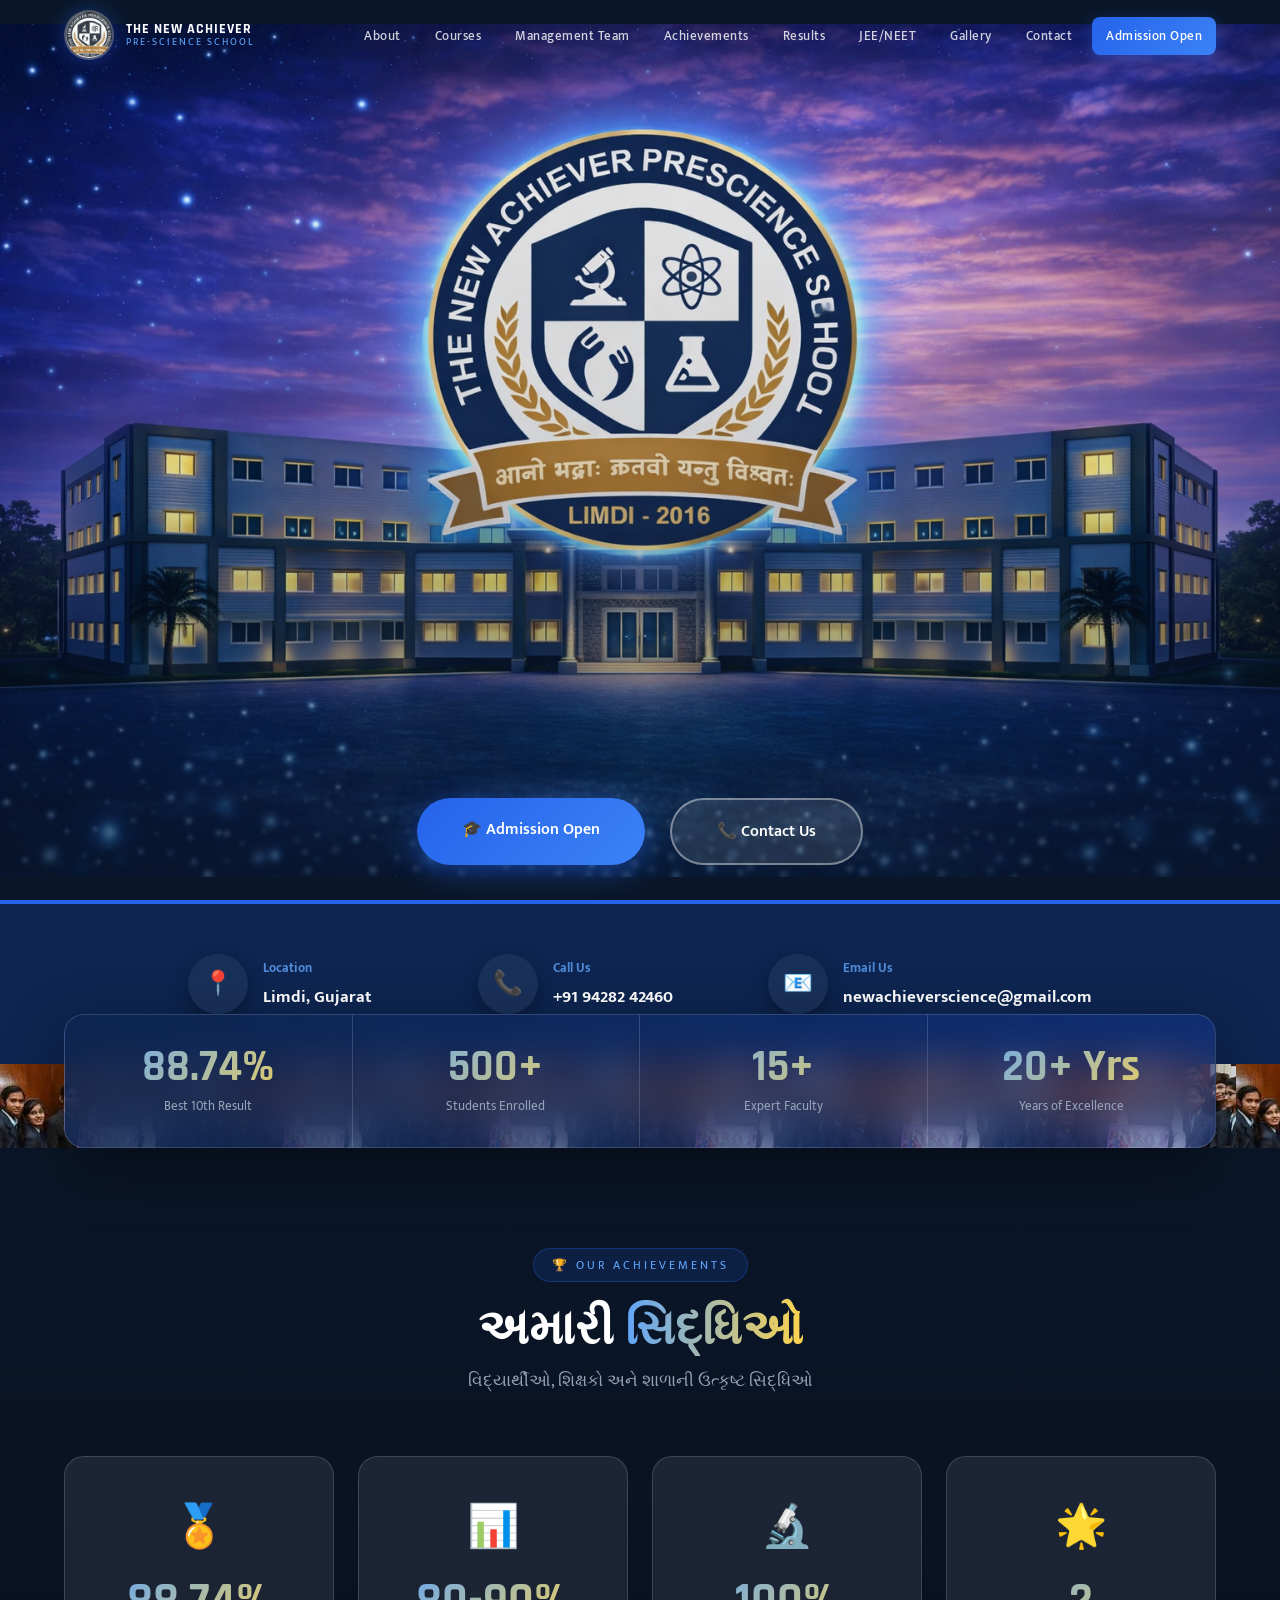
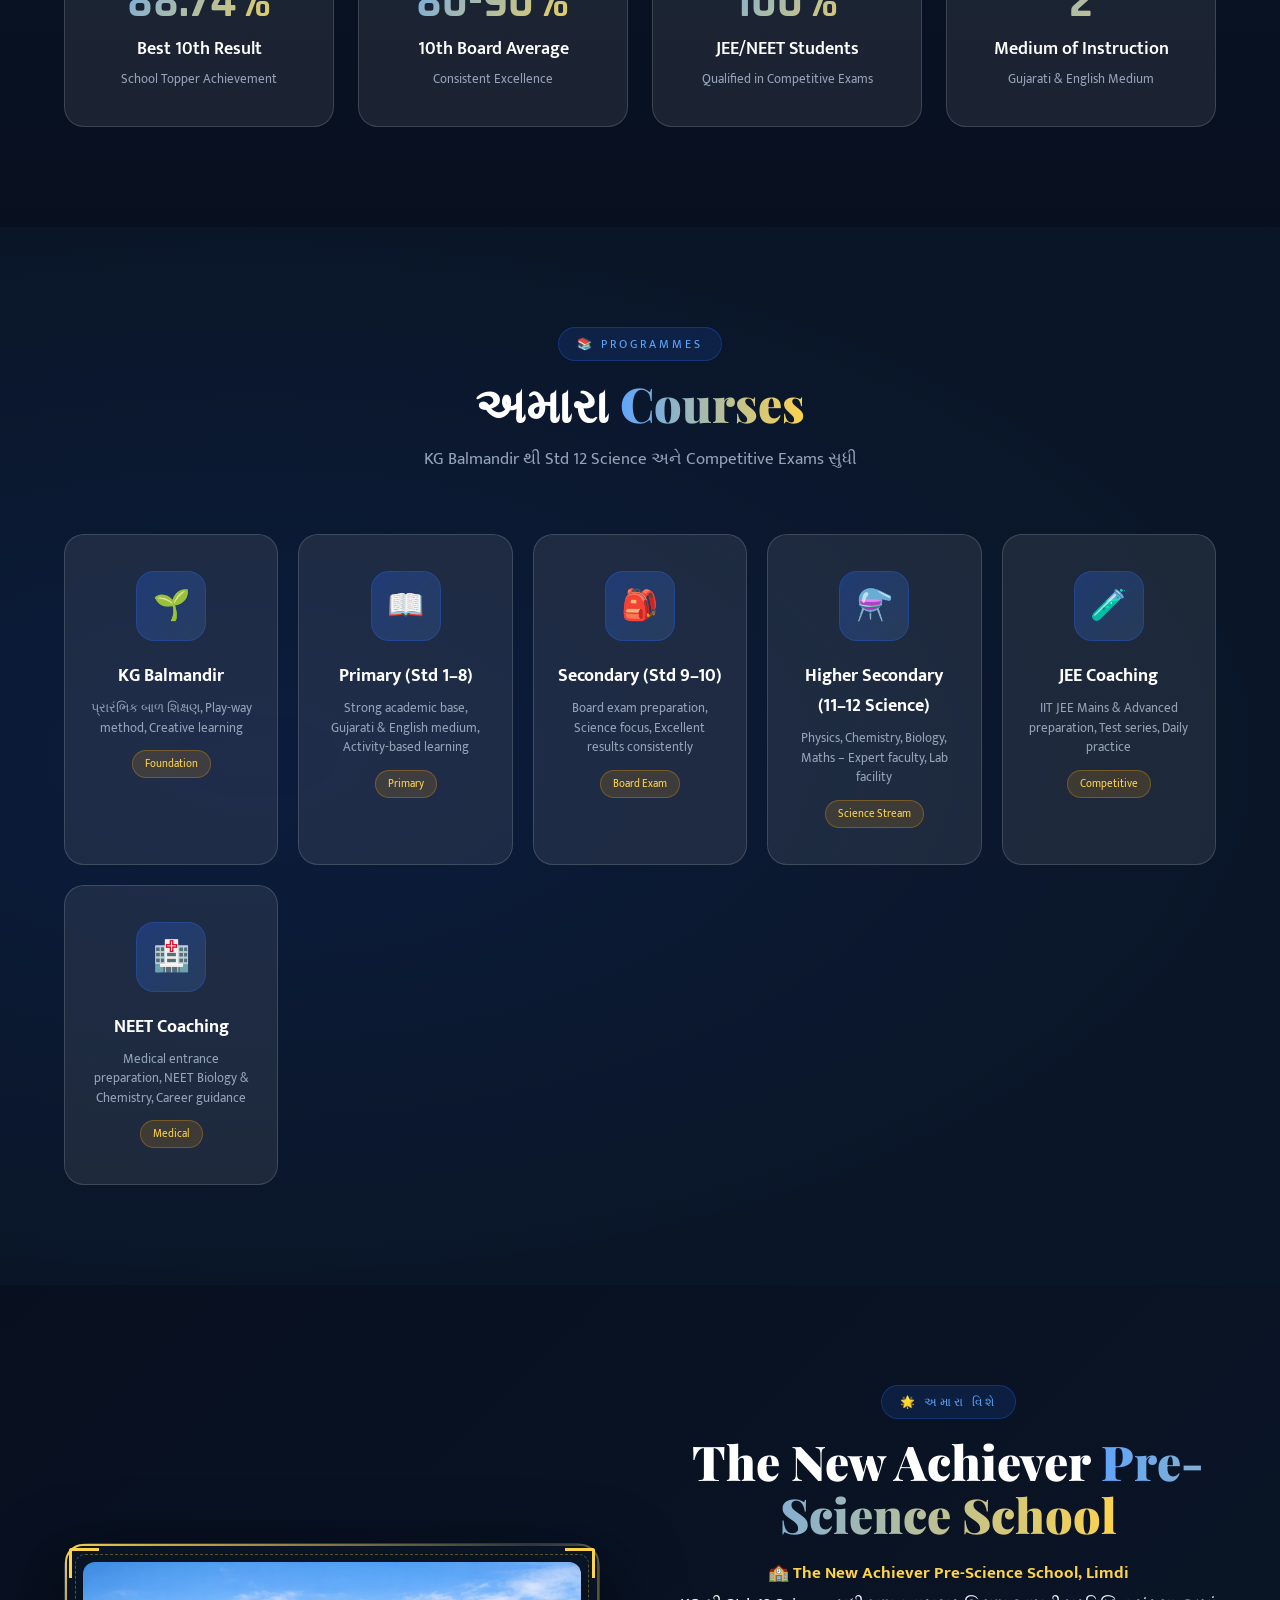
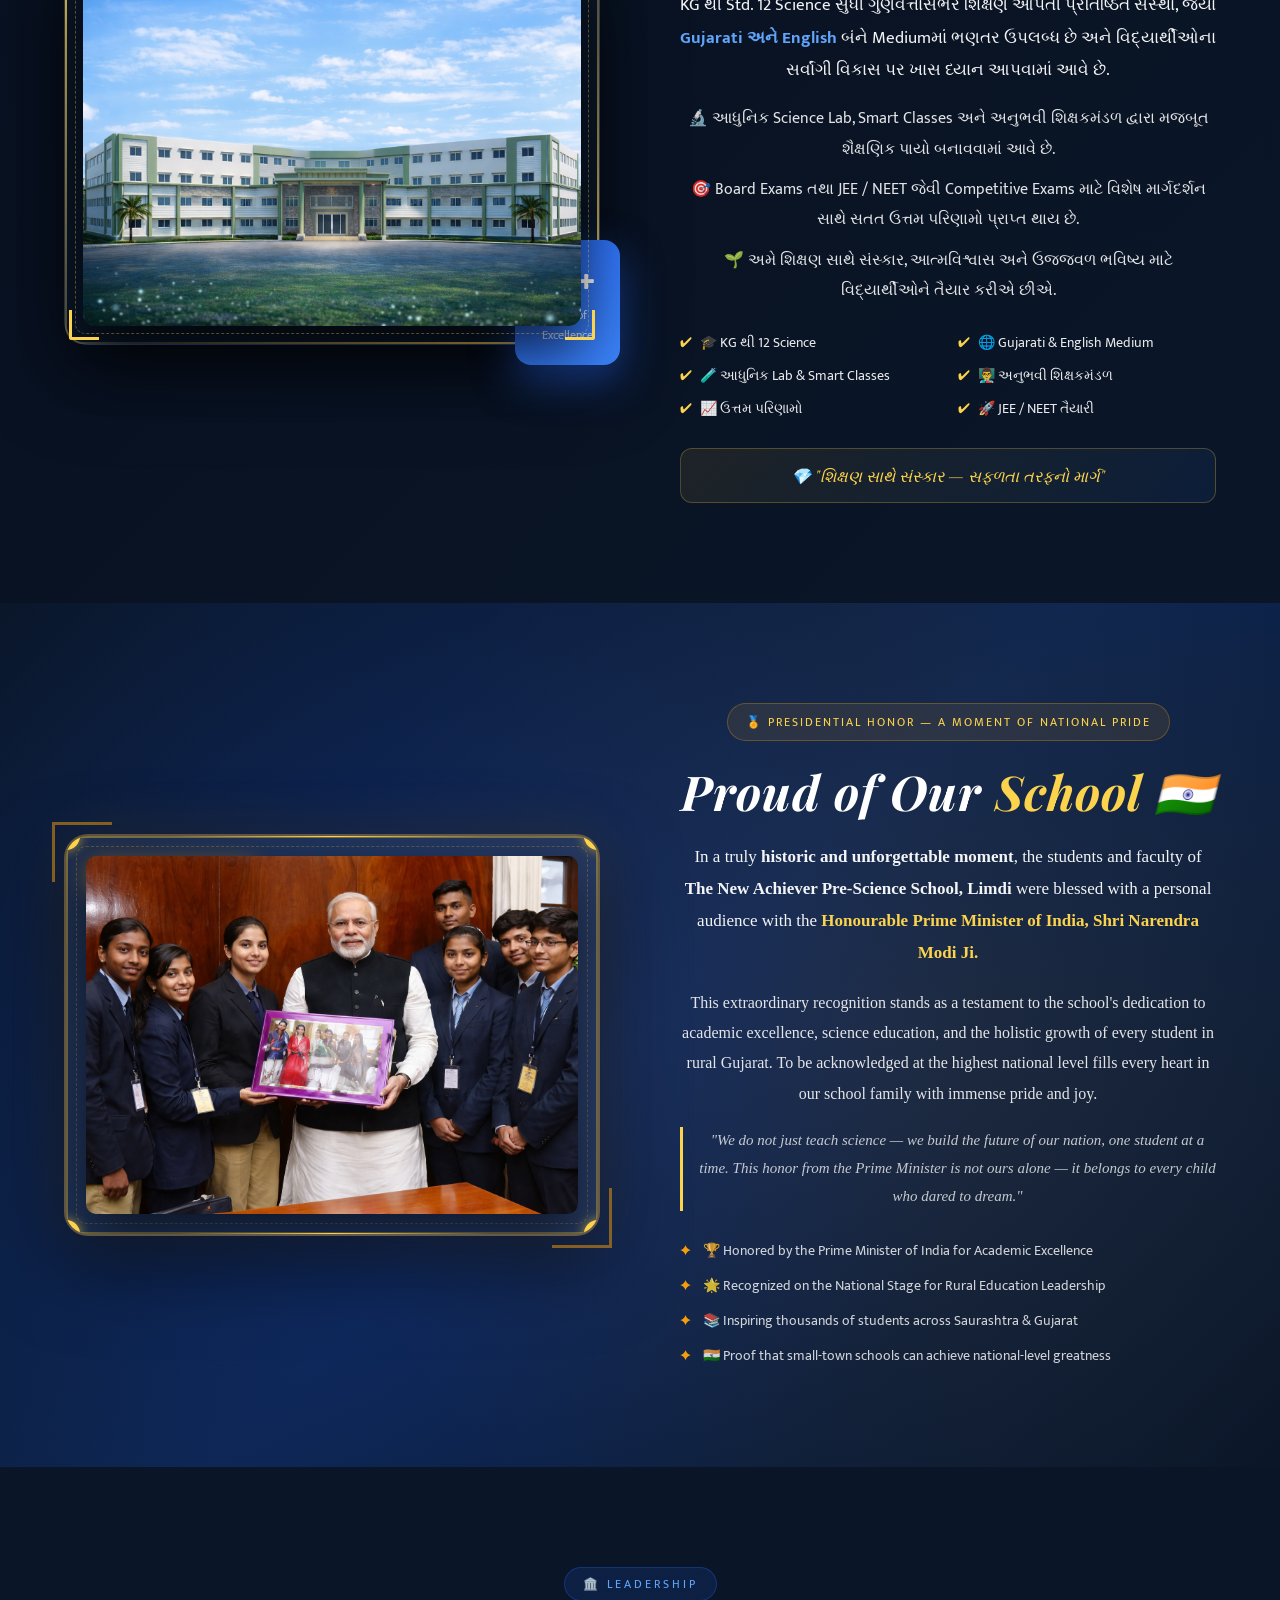
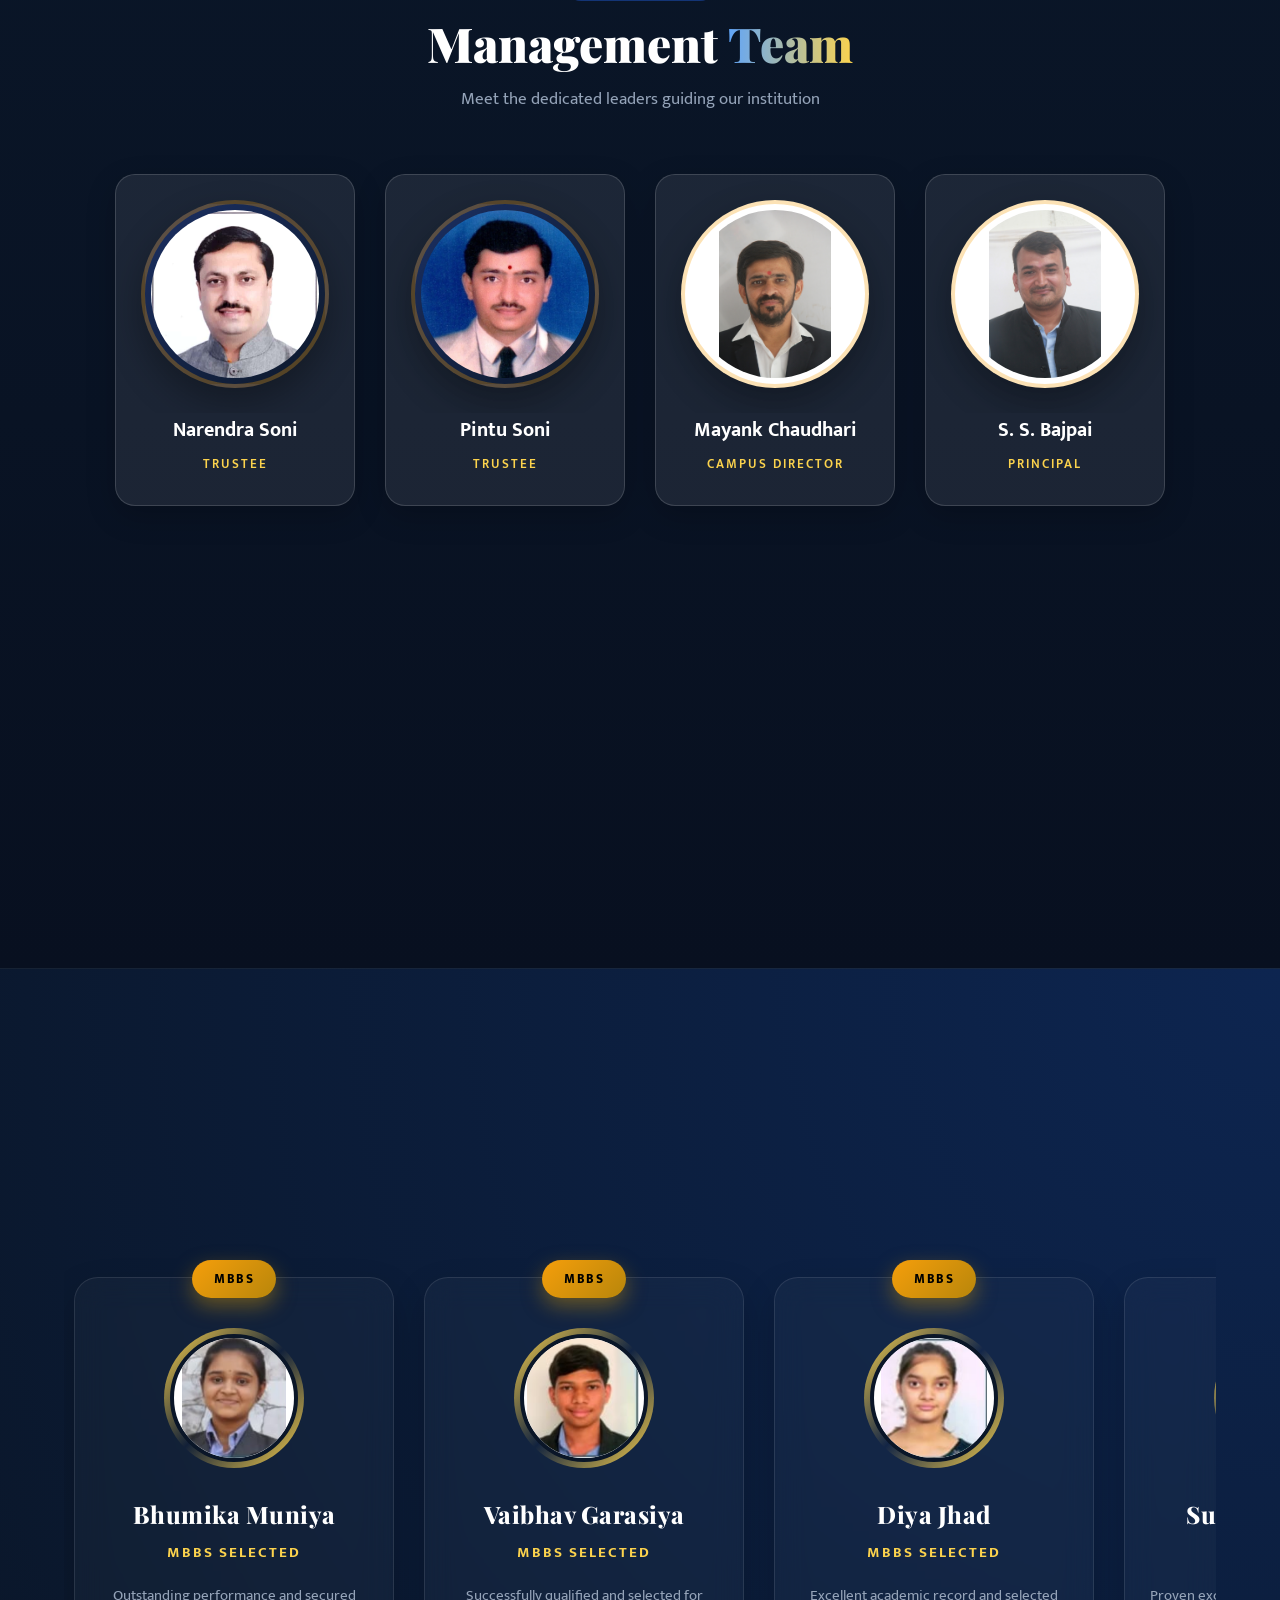
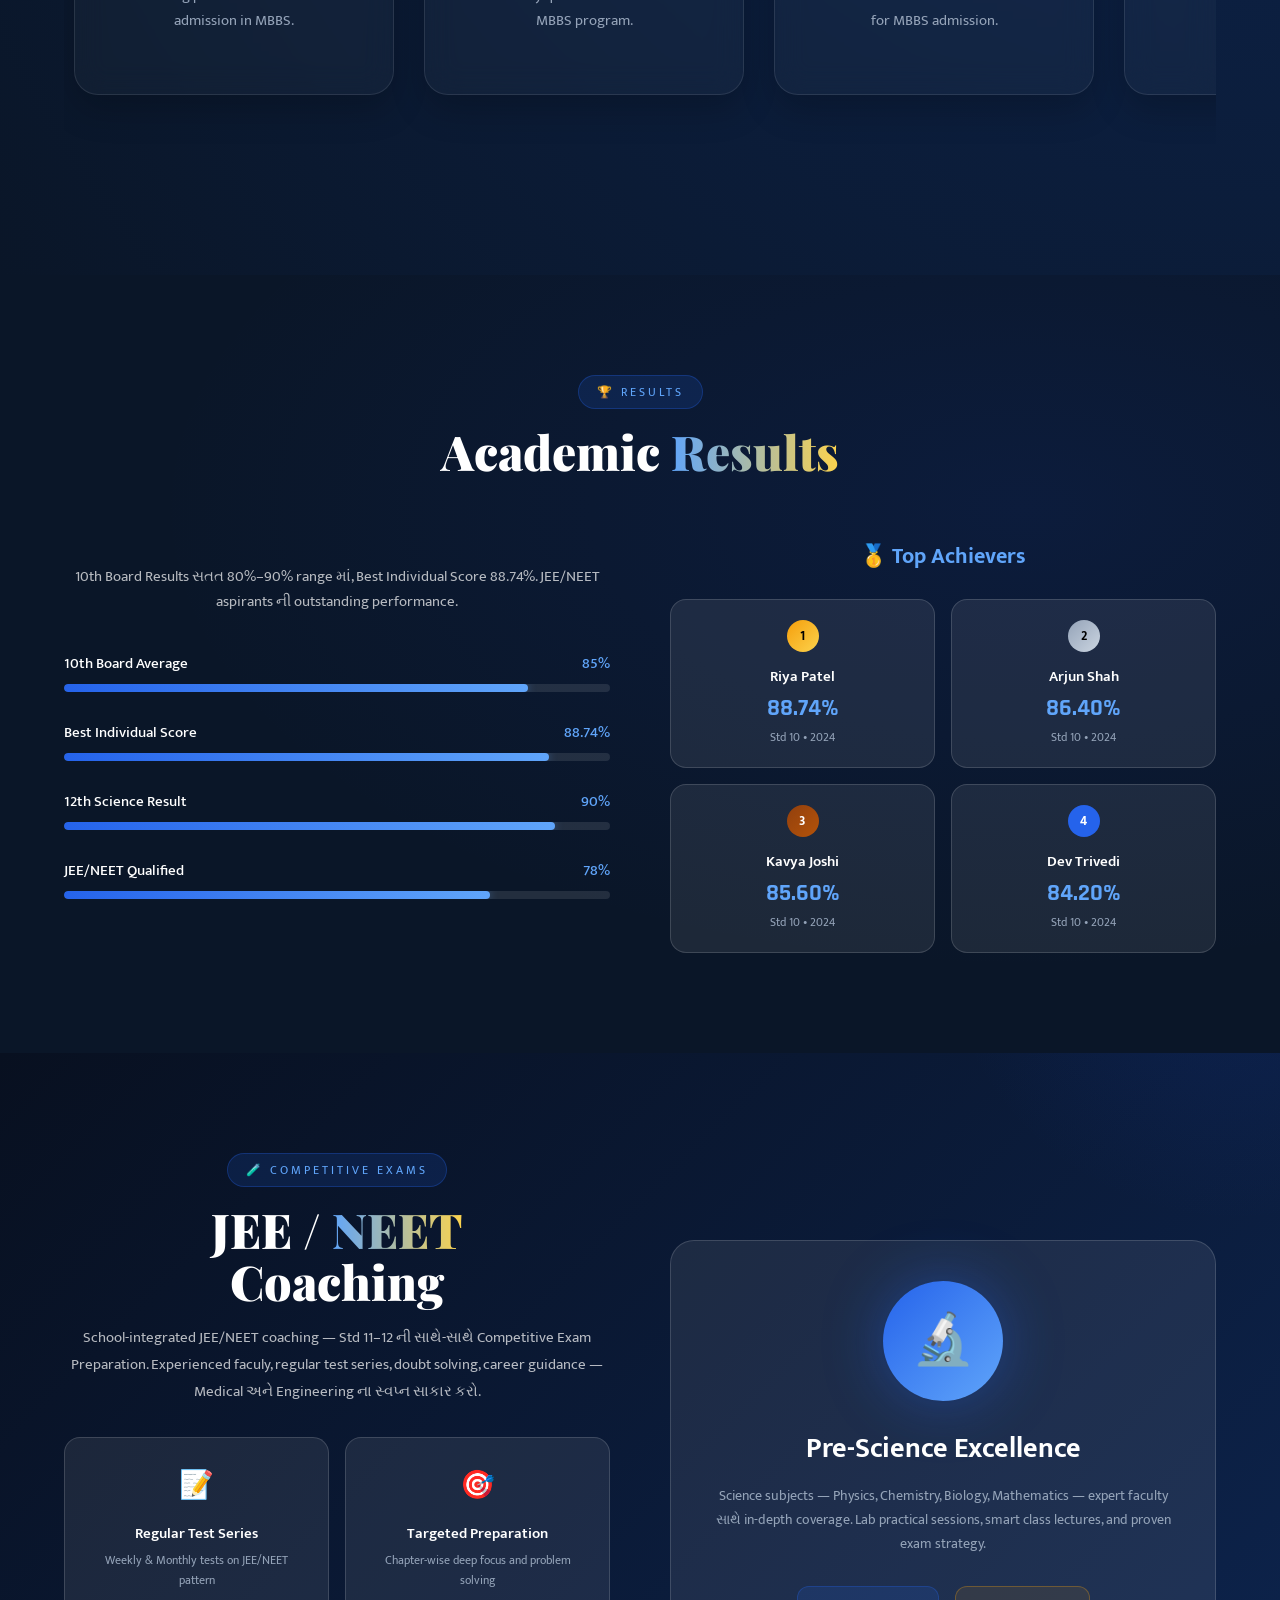
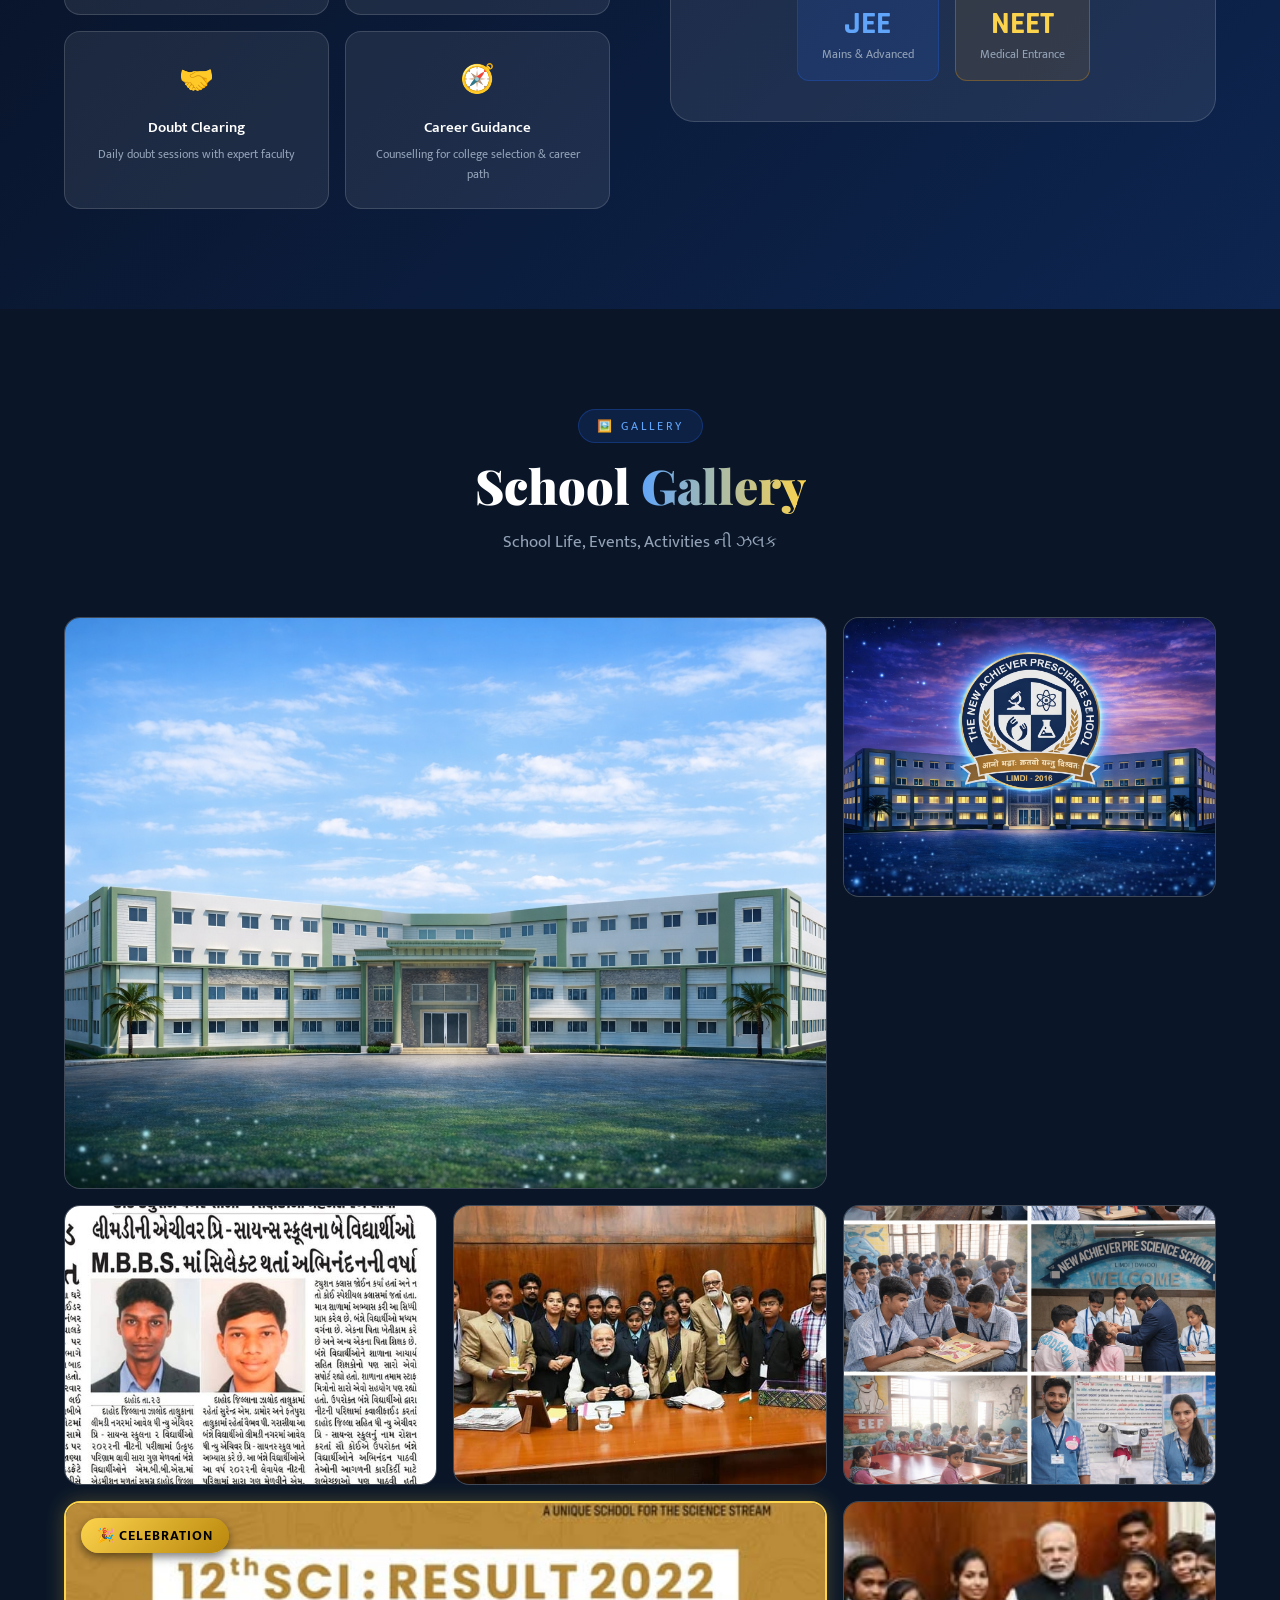
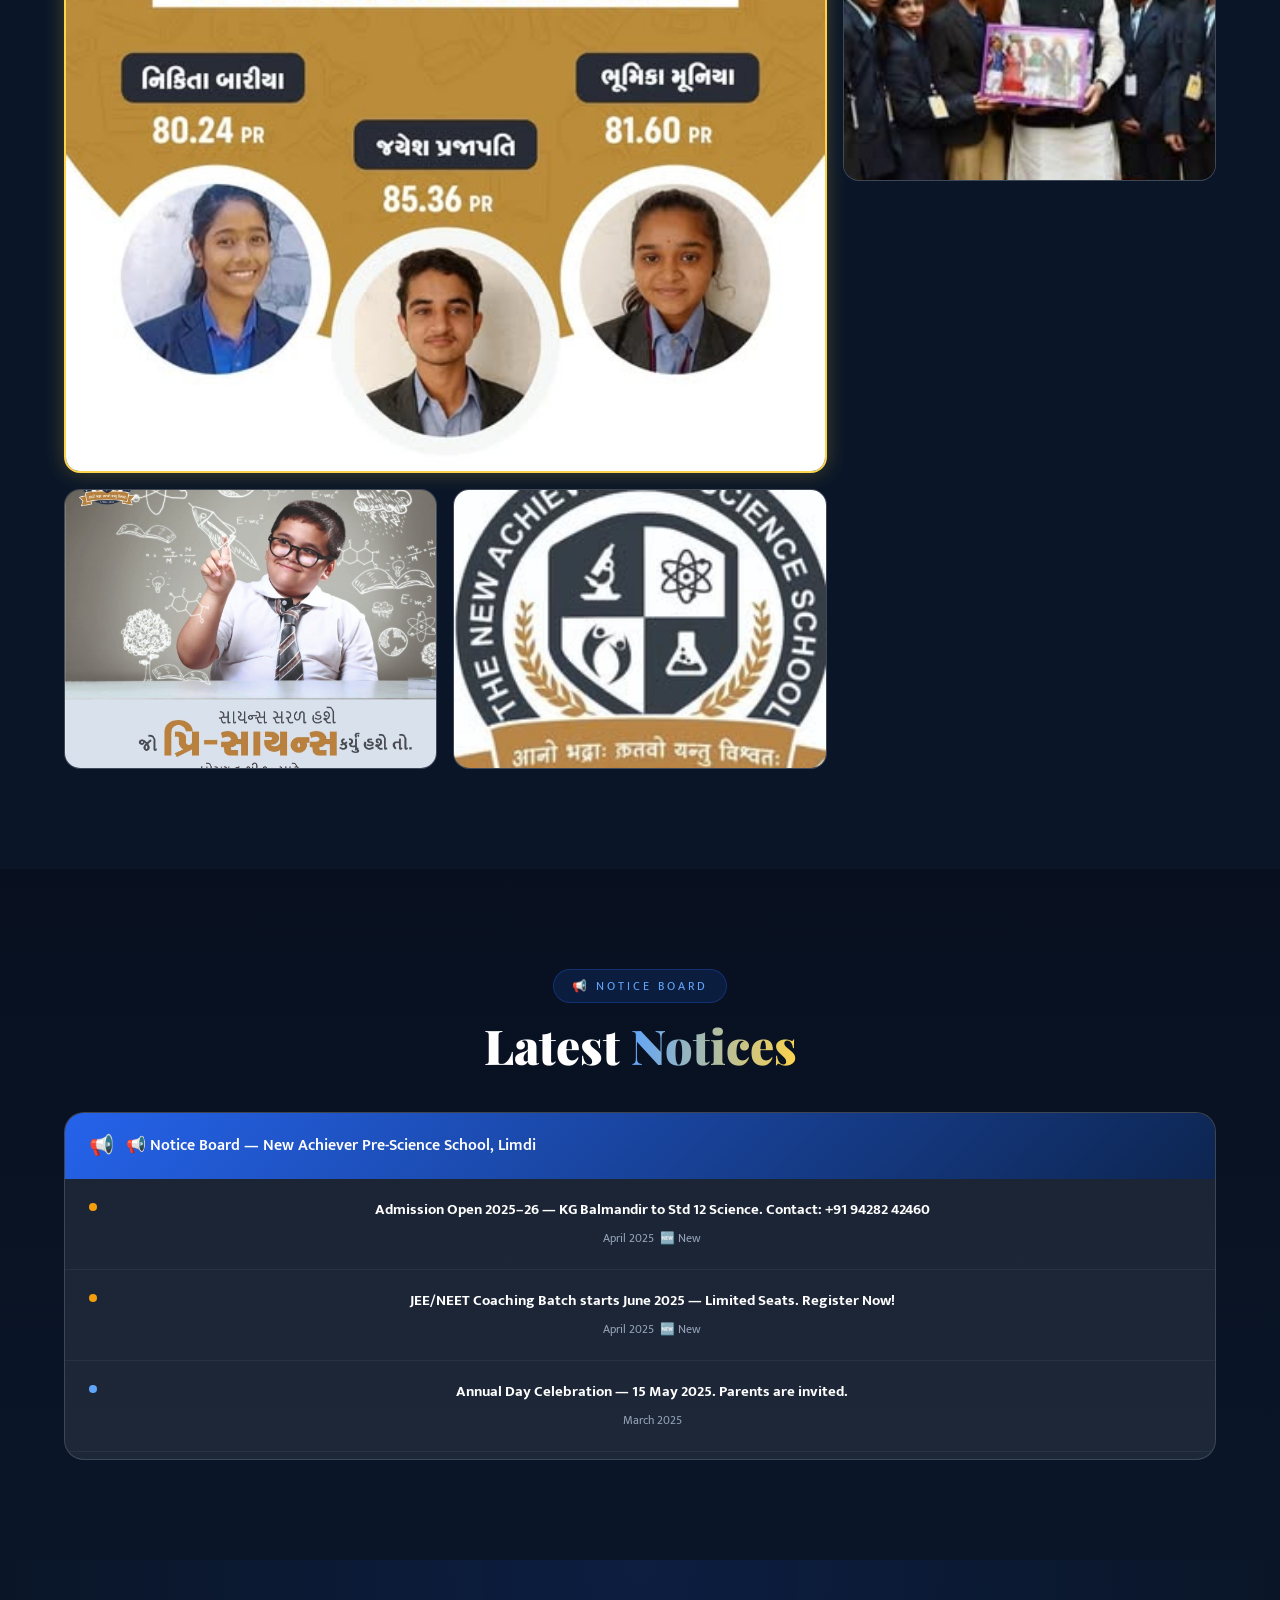
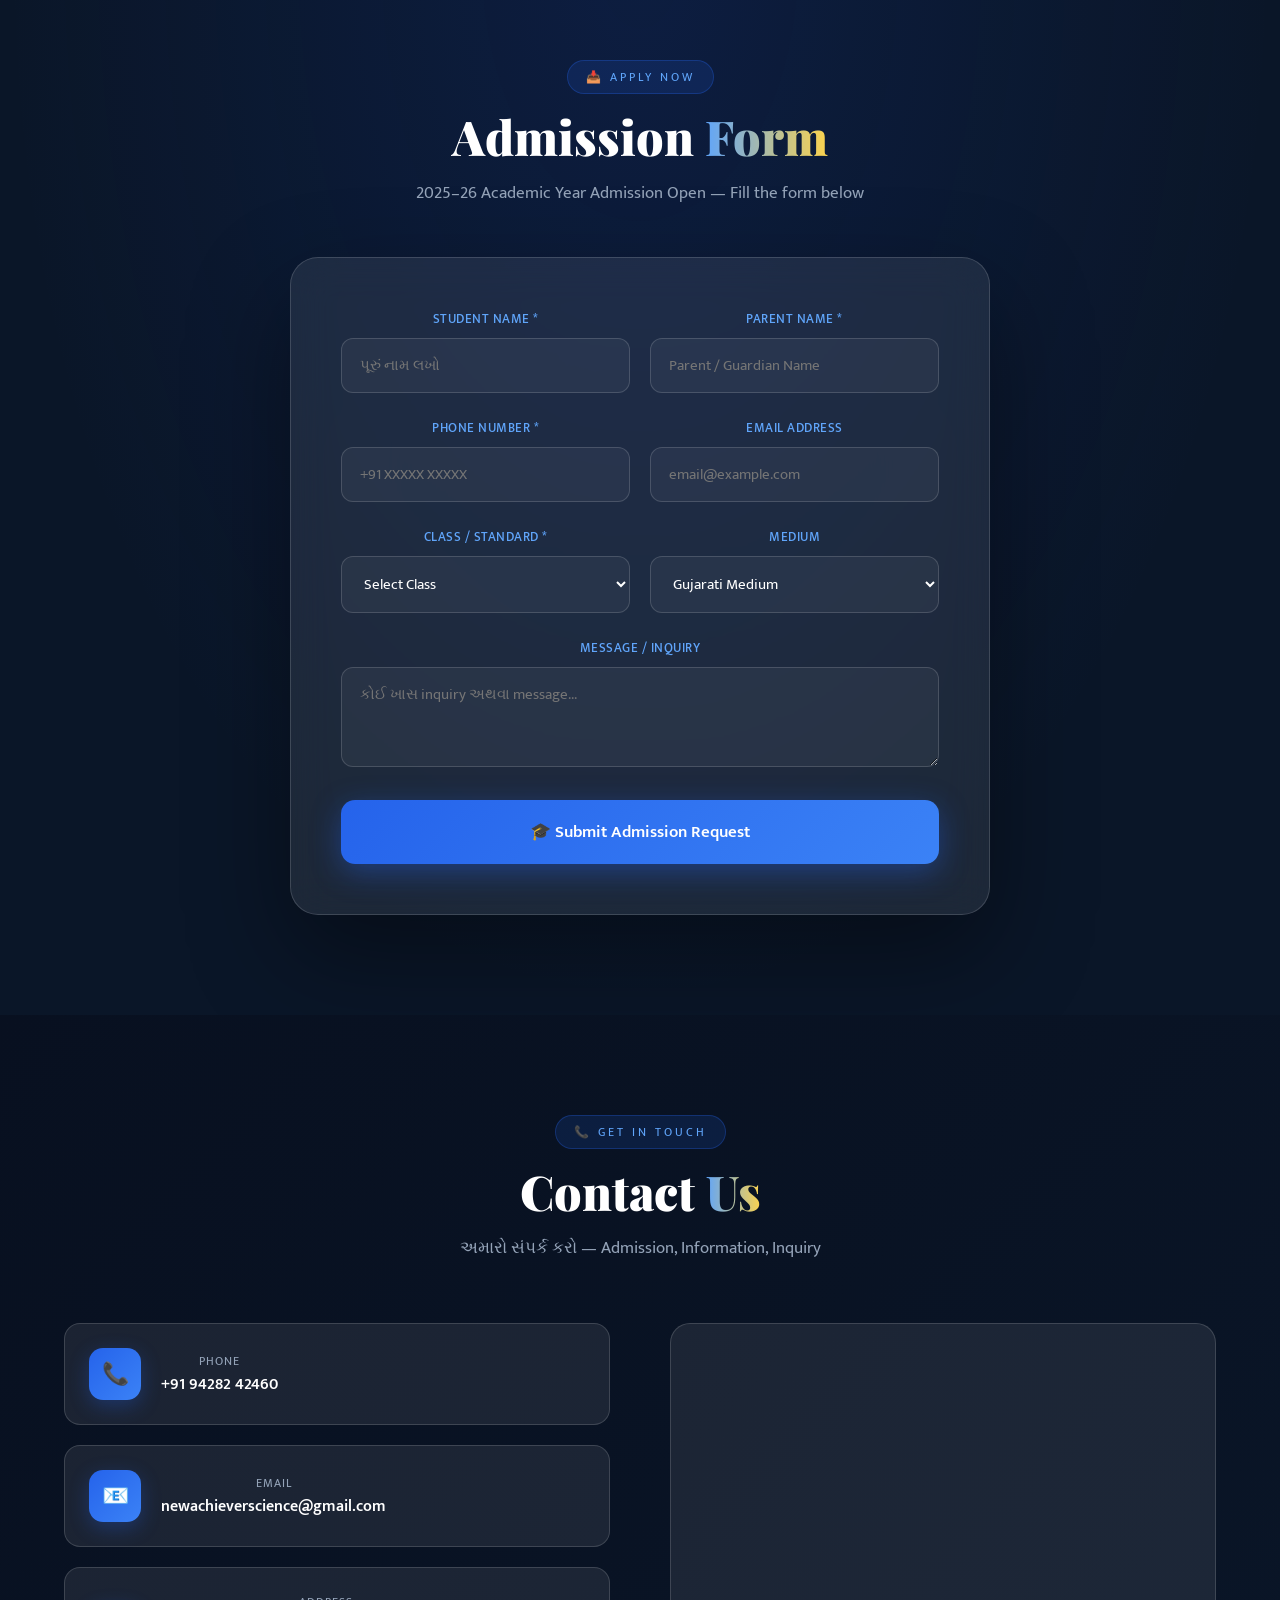
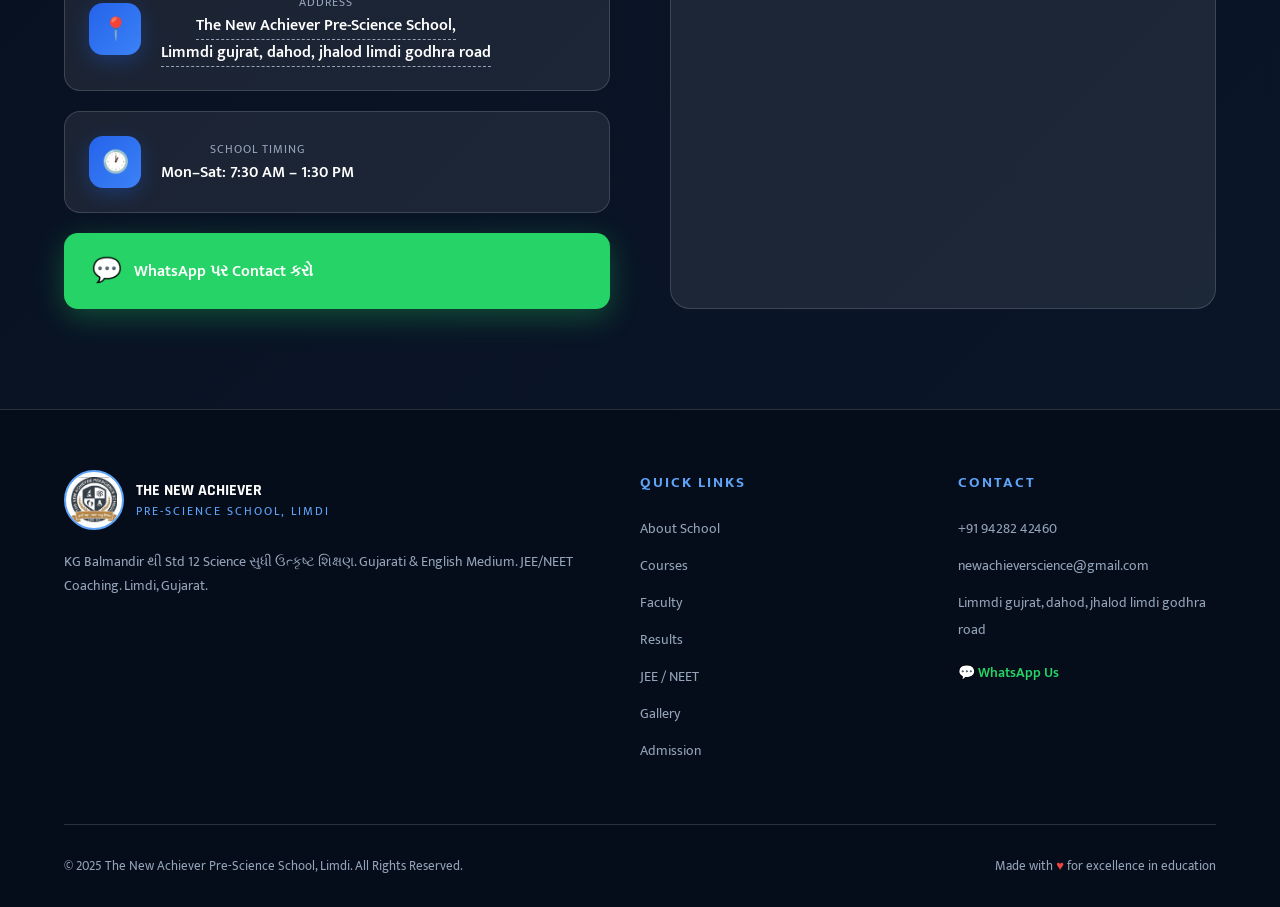
==== index.html @ e23230ab "Remove Class of 2024 from MBBS cards and finalize overhaul" ====
<!DOCTYPE html>
<html lang="gu">

<head>


  <meta charset="UTF-8">
  <meta name="viewport" content="width=device-width, initial-scale=1.0">
  <title>The New Achiever Pre-Science School, Limdi</title>
  <link rel="preconnect" href="https://fonts.googleapis.com">
  <link
    href="https://fonts.googleapis.com/css2?family=Mukta:wght@300;400;500;600;700;800&family=Playfair+Display:wght@700;900&family=Rajdhani:wght@500;600;700&display=swap"
    rel="stylesheet">
  <link rel="stylesheet" href="/style.css">
  <style>
    :root {
      --blue-deep: #0a1628;
      --blue-mid: #0d2550;
      --blue-primary: #1a47cc;
      --blue-bright: #2563eb;
      --blue-light: #3b82f6;
      --blue-glow: #60a5fa;
      --gold: #f59e0b;
      --gold-light: #fcd34d;
      --white: #ffffff;
      --white-soft: #f0f6ff;
      --gray: #94a3b8;
      --glass: rgba(255, 255, 255, 0.08);
      --glass-border: rgba(255, 255, 255, 0.15);
    }

    *,
    *::before,
    *::after {
      margin: 0;
      padding: 0;
      box-sizing: border-box;
    }

    html {
      scroll-behavior: smooth;
    }

    body {
      font-family: 'Mukta', sans-serif;
      background: var(--blue-deep);
      color: var(--white);
      overflow-x: hidden;
      position: relative;
    }

    body::before {
      content: '';
      position: fixed;
      top: 50%;
      left: 50%;
      transform: translate(-50%, -50%);
      width: 400px;
      height: 400px;
      background: url('/mnt/user-data/uploads/school_jpg__2_.jpg') center/contain no-repeat;
      opacity: 0.05;
      pointer-events: none;
      z-index: 0;
    }

    /* ───── LOADING SCREEN ───── */
    #loader {
      position: fixed;
      inset: 0;
      z-index: 9999;
      background: #000;
      display: flex;
      flex-direction: column;
      align-items: center;
      justify-content: center;
      transition: opacity 0.8s ease, visibility 0.8s ease;
    }

    #loader.hide {
      opacity: 0;
      visibility: hidden;
    }

    .loader-ring {
      width: 60px;
      height: 60px;
      border: 3px solid rgba(37, 99, 235, 0.2);
      border-top-color: var(--blue-bright);
      border-radius: 50%;
      animation: spin 0.9s linear infinite;
      margin-bottom: 20px;
    }

    @keyframes spin {
      to {
        transform: rotate(360deg);
      }
    }

    .loader-text {
      font-family: 'Rajdhani', sans-serif;
      font-size: 14px;
      letter-spacing: 4px;
      color: var(--blue-glow);
      text-transform: uppercase;
      animation: pulse 1.5s ease-in-out infinite;
    }

    @keyframes pulse {

      0%,
      100% {
        opacity: 0.5
      }

      50% {
        opacity: 1
      }
    }

    /* ───── CINEMATIC INTRO ───── */
    #intro {
      position: fixed;
      inset: 0;
      z-index: 9000;
      background: #000;
      display: flex;
      flex-direction: column;
      align-items: center;
      justify-content: center;
      overflow: hidden;
      transition: opacity 1.2s ease, visibility 1.2s ease;
    }

    #intro.hide {
      opacity: 0;
      visibility: hidden;
      pointer-events: none;
    }

    .intro-bg {
      position: absolute;
      inset: 0;
      background: url('images/bilding.jpg') center/cover no-repeat;
      animation: introBgZoom 5s ease-out forwards;
      filter: brightness(0.25);
    }

    @keyframes introBgZoom {
      from {
        transform: scale(1.2)
      }

      to {
        transform: scale(1.05)
      }
    }

    .intro-overlay {
      position: absolute;
      inset: 0;
      background: linear-gradient(135deg, rgba(10, 22, 40, 0.85) 0%, rgba(26, 71, 204, 0.4) 100%);
    }

    .intro-content {
      position: relative;
      z-index: 2;
      text-align: center;
    }

    .intro-logo {
      width: 120px;
      height: 120px;
      background: url('/mnt/user-data/uploads/school_jpg__2_.jpg') center/contain no-repeat;
      background-color: white;
      border-radius: 50%;
      display: flex;
      align-items: center;
      justify-content: center;
      margin: 0 auto 30px;
      font-size: 36px;
      font-weight: 800;
      font-family: 'Rajdhani', sans-serif;
      box-shadow: 0 0 60px rgba(37, 99, 235, 0.6), 0 0 100px rgba(255, 255, 255, 0.3);
      animation: logoAppear 1s ease 0.5s both;
      border: 4px solid rgba(255, 255, 255, 0.4);
      padding: 10px;
    }

    @keyframes logoAppear {
      from {
        transform: scale(0) rotate(-180deg);
        opacity: 0;
      }

      to {
        transform: scale(1) rotate(0);
        opacity: 1;
      }
    }

    .intro-welcome {
      font-size: clamp(16px, 3vw, 22px);
      letter-spacing: 8px;
      text-transform: uppercase;
      color: var(--blue-glow);
      animation: fadeUp 1s ease 1.2s both;
      margin-bottom: 16px;
    }

    .intro-school-name {
      font-family: 'Playfair Display', serif;
      font-size: clamp(24px, 5vw, 52px);
      font-weight: 900;
      line-height: 1.1;
      background: linear-gradient(90deg, #fff 0%, var(--gold-light) 50%, #fff 100%);
      -webkit-background-clip: text;
      -webkit-text-fill-color: transparent;
      background-clip: text;
      animation: fadeUp 1s ease 1.8s both;
      margin-top: 80px;
      /* Added to push name down below the logo */
      margin-bottom: 10px;
      max-width: 700px;
    }

    .intro-location {
      font-size: 18px;
      letter-spacing: 6px;
      color: var(--gray);
      animation: fadeUp 1s ease 2.2s both;
    }

    .intro-line {
      width: 0;
      height: 2px;
      background: linear-gradient(90deg, transparent, var(--gold), transparent);
      margin: 24px auto;
      animation: lineExpand 1s ease 2.8s both;
    }

    @keyframes lineExpand {
      to {
        width: 300px;
      }
    }

    .intro-tagline {
      font-size: clamp(14px, 2.5vw, 18px);
      color: rgba(255, 255, 255, 0.7);
      animation: fadeUp 1s ease 3.2s both;
    }

    @keyframes fadeUp {
      from {
        transform: translateY(30px);
        opacity: 0;
      }

      to {
        transform: translateY(0);
        opacity: 1;
      }
    }

    .intro-progress {
      position: absolute;
      bottom: 40px;
      left: 50%;
      transform: translateX(-50%);
      width: 200px;
      height: 2px;
      background: rgba(255, 255, 255, 0.1);
      border-radius: 2px;
      overflow: hidden;
    }

    .intro-progress-bar {
      height: 100%;
      background: linear-gradient(90deg, var(--blue-bright), var(--gold));
      width: 0;
      animation: progressFill 4s ease 0.5s forwards;
    }

    @keyframes progressFill {
      to {
        width: 100%;
      }
    }

    /* ───── NAVBAR ───── */
    #navbar {
      position: fixed;
      top: 0;
      left: 0;
      right: 0;
      z-index: 1000;
      padding: 0 5%;
      background: transparent;
      transition: all 0.4s ease;
      height: 70px;
      display: flex;
      align-items: center;
      justify-content: space-between;
    }

    #navbar.scrolled {
      background: rgba(10, 22, 40, 0.95);
      backdrop-filter: blur(20px);
      border-bottom: 1px solid var(--glass-border);
      box-shadow: 0 4px 30px rgba(0, 0, 0, 0.3);
    }

    .nav-logo {
      display: flex;
      align-items: center;
      gap: 12px;
      text-decoration: none;
    }

    .nav-logo-icon {
      width: 50px;
      height: 50px;
      background: url('/mnt/user-data/uploads/school_jpg__2_.jpg') center/cover no-repeat;
      border-radius: 50%;
      display: flex;
      align-items: center;
      justify-content: center;
      font-family: 'Rajdhani', sans-serif;
      font-weight: 700;
      font-size: 18px;
      box-shadow: 0 0 20px rgba(37, 99, 235, 0.4);
      border: 2px solid rgba(255, 255, 255, 0.3);
      background-size: contain;
    }

    .nav-logo-text {
      line-height: 1.1;
    }

    .nav-logo-main {
      font-family: 'Rajdhani', sans-serif;
      font-size: 14px;
      font-weight: 700;
      letter-spacing: 1px;
      color: var(--white);
    }

    .nav-logo-sub {
      font-size: 10px;
      color: var(--blue-glow);
      letter-spacing: 2px;
    }

    .nav-links {
      display: flex;
      gap: 6px;
      list-style: none;
    }

    .nav-links a {
      color: rgba(255, 255, 255, 0.8);
      text-decoration: none;
      font-size: 13px;
      font-weight: 500;
      padding: 8px 14px;
      border-radius: 8px;
      transition: all 0.3s;
      letter-spacing: 0.5px;
    }

    .nav-links a:hover {
      background: rgba(37, 99, 235, 0.2);
      color: var(--blue-glow);
    }

    .nav-admission-btn {
      background: linear-gradient(135deg, var(--blue-bright), var(--blue-light)) !important;
      color: #fff !important;
      box-shadow: 0 4px 15px rgba(37, 99, 235, 0.4);
    }

    .nav-admission-btn:hover {
      transform: translateY(-2px);
      box-shadow: 0 6px 25px rgba(37, 99, 235, 0.6) !important;
    }

    .hamburger {
      display: none;
      flex-direction: column;
      gap: 5px;
      cursor: pointer;
      padding: 5px;
    }

    .hamburger span {
      display: block;
      width: 24px;
      height: 2px;
      background: var(--white);
      border-radius: 2px;
      transition: all 0.3s;
    }

    .mobile-menu {
      display: none;
      position: fixed;
      top: 70px;
      left: 0;
      right: 0;
      background: rgba(10, 22, 40, 0.98);
      backdrop-filter: blur(20px);
      padding: 20px;
      border-bottom: 1px solid var(--glass-border);
      z-index: 999;
    }

    .mobile-menu.open {
      display: block;
    }

    .mobile-menu ul {
      list-style: none;
    }

    .mobile-menu ul li {
      border-bottom: 1px solid var(--glass-border);
    }

    .mobile-menu ul li a {
      display: block;
      padding: 14px 10px;
      color: var(--white);
      text-decoration: none;
      font-size: 15px;
      transition: color 0.3s;
    }

    .mobile-menu ul li a:hover {
      color: var(--blue-glow);
    }

    /* ───── HERO ───── */
    #hero {
      position: relative;
      height: 100vh;
      min-height: 600px;
      display: flex;
      align-items: center;
      justify-content: center;
      overflow: hidden;
    }

    .hero-bg {
      position: absolute;
      inset: 0;
      background: url('/mnt/user-data/uploads/school_pic.jpeg') center/cover no-repeat;
      filter: brightness(0.35);
      transform-origin: center;
      animation: heroZoom 20s ease-in-out infinite alternate;
    }

    .hero-bg::after {
      content: '';
      position: absolute;
      inset: 0;
      background: linear-gradient(135deg, rgba(10, 22, 40, 0.85) 0%, rgba(26, 71, 204, 0.6) 50%, rgba(10, 22, 40, 0.9) 100%);
    }

    @keyframes heroZoom {
      from {
        transform: scale(1)
      }

      to {
        transform: scale(1.08)
      }
    }

    .hero-overlay {
      position: absolute;
      inset: 0;
      background: linear-gradient(180deg, rgba(10, 22, 40, 0.3) 0%, rgba(10, 22, 40, 0.7) 60%, var(--blue-deep) 100%);
    }

    .hero-particles {
      position: absolute;
      inset: 0;
      overflow: hidden;
    }

    .particle {
      position: absolute;
      width: 2px;
      height: 2px;
      background: rgba(96, 165, 250, 0.6);
      border-radius: 50%;
      animation: float var(--dur, 8s) ease-in-out infinite;
      animation-delay: var(--delay, 0s);
    }

    @keyframes float {

      0%,
      100% {
        transform: translateY(0) translateX(0);
        opacity: 0;
      }

      20% {
        opacity: 1;
      }

      80% {
        opacity: 0.5;
      }

      100% {
        transform: translateY(-100vh) translateX(var(--dx, 20px));
        opacity: 0;
      }
    }

    .hero-content {
      position: relative;
      z-index: 2;
      text-align: center;
      padding: 0 5%;
      max-width: 900px;
      margin-top: 280px;
    }

    .hero-badge {
      display: inline-flex;
      align-items: center;
      gap: 8px;
      background: rgba(37, 99, 235, 0.2);
      border: 1px solid rgba(37, 99, 235, 0.4);
      border-radius: 50px;
      padding: 8px 20px;
      font-size: 12px;
      letter-spacing: 3px;
      text-transform: uppercase;
      color: var(--blue-glow);
      margin-bottom: 24px;
      animation: fadeUp 0.8s ease 0.3s both;
    }

    .hero-badge::before {
      content: '';
      width: 6px;
      height: 6px;
      background: var(--blue-glow);
      border-radius: 50%;
      animation: blinkDot 1.5s ease-in-out infinite;
    }

    @keyframes blinkDot {

      0%,
      100% {
        opacity: 0.3
      }

      50% {
        opacity: 1
      }
    }

    .hero-title {
      font-family: 'Playfair Display', serif;
      font-size: clamp(28px, 6vw, 68px);
      font-weight: 900;
      line-height: 1.05;
      margin-bottom: 20px;
      animation: fadeUp 0.8s ease 0.6s both;
    }

    .hero-title span {
      background: linear-gradient(90deg, var(--blue-glow), var(--gold-light));
      -webkit-background-clip: text;
      -webkit-text-fill-color: transparent;
      background-clip: text;
    }

    .hero-tagline {
      font-size: clamp(16px, 2.5vw, 24px);
      color: rgba(255, 255, 255, 0.75);
      margin-bottom: 40px;
      font-weight: 300;
      animation: fadeUp 0.8s ease 0.9s both;
    }

    .hero-tagline strong {
      color: var(--blue-glow);
      font-weight: 600;
    }

    .hero-btns {
      display: flex;
      gap: 16px;
      justify-content: center;
      flex-wrap: wrap;
      animation: fadeUp 0.8s ease 1.2s both;
    }

    .btn-primary {
      background: linear-gradient(135deg, var(--blue-bright), var(--blue-light));
      color: #fff;
      padding: 16px 40px;
      border-radius: 50px;
      font-size: 16px;
      font-weight: 600;
      text-decoration: none;
      border: none;
      cursor: pointer;
      transition: all 0.3s;
      box-shadow: 0 6px 30px rgba(37, 99, 235, 0.5);
      position: relative;
      overflow: hidden;
    }

    .btn-primary::after {
      content: '';
      position: absolute;
      inset: 0;
      background: linear-gradient(135deg, rgba(255, 255, 255, 0.15), transparent);
      opacity: 0;
      transition: opacity 0.3s;
    }

    .btn-primary:hover {
      transform: translateY(-3px);
      box-shadow: 0 12px 40px rgba(37, 99, 235, 0.7);
    }

    .btn-primary:hover::after {
      opacity: 1;
    }

    .btn-secondary {
      background: transparent;
      color: #fff;
      padding: 15px 40px;
      border-radius: 50px;
      font-size: 16px;
      font-weight: 600;
      text-decoration: none;
      border: 2px solid rgba(255, 255, 255, 0.4);
      cursor: pointer;
      transition: all 0.3s;
    }

    .btn-secondary:hover {
      background: rgba(255, 255, 255, 0.1);
      border-color: rgba(255, 255, 255, 0.7);
      transform: translateY(-3px);
    }

    .hero-scroll {
      position: absolute;
      bottom: 30px;
      left: 50%;
      transform: translateX(-50%);
      display: flex;
      flex-direction: column;
      align-items: center;
      gap: 8px;
      animation: fadeUp 0.8s ease 1.8s both;
    }

    .hero-scroll span {
      font-size: 11px;
      letter-spacing: 3px;
      color: var(--gray);
      text-transform: uppercase;
    }

    .scroll-arrow {
      width: 20px;
      height: 20px;
      border-right: 2px solid var(--blue-glow);
      border-bottom: 2px solid var(--blue-glow);
      transform: rotate(45deg);
      animation: scrollBounce 1.5s ease-in-out infinite;
    }

    @keyframes scrollBounce {

      0%,
      100% {
        transform: rotate(45deg) translateY(0)
      }

      50% {
        transform: rotate(45deg) translateY(5px)
      }
    }

    /* ───── STATS BAR ───── */
    .stats-bar {
      background: linear-gradient(135deg, rgba(13, 37, 80, 0.9), rgba(26, 71, 204, 0.3));
      border: 1px solid var(--glass-border);
      border-radius: 20px;
      margin: -50px 5% 0;
      position: relative;
      z-index: 10;
      display: grid;
      grid-template-columns: repeat(4, 1fr);
      overflow: hidden;
      backdrop-filter: blur(20px);
      box-shadow: 0 20px 60px rgba(0, 0, 0, 0.4);
    }

    .stat-item {
      padding: 30px 20px;
      text-align: center;
      border-right: 1px solid var(--glass-border);
      transition: background 0.3s;
    }

    .stat-item:last-child {
      border-right: none;
    }

    .stat-item:hover {
      background: rgba(37, 99, 235, 0.15);
    }

    .stat-num {
      font-family: 'Rajdhani', sans-serif;
      font-size: clamp(28px, 4vw, 44px);
      font-weight: 700;
      background: linear-gradient(135deg, var(--blue-glow), var(--gold-light));
      -webkit-background-clip: text;
      -webkit-text-fill-color: transparent;
      background-clip: text;
      line-height: 1;
    }

    .stat-label {
      font-size: 13px;
      color: var(--gray);
      margin-top: 6px;
    }

    /* ───── SECTIONS ───── */
    section {
      padding: 100px 5%;
      position: relative;
      z-index: 1;
    }

    .section-tag {
      display: inline-block;
      background: rgba(37, 99, 235, 0.15);
      border: 1px solid rgba(37, 99, 235, 0.3);
      border-radius: 50px;
      padding: 6px 18px;
      font-size: 12px;
      letter-spacing: 3px;
      text-transform: uppercase;
      color: var(--blue-glow);
      margin-bottom: 16px;
    }

    .section-title {
      font-family: 'Playfair Display', serif;
      font-size: clamp(28px, 5vw, 48px);
      font-weight: 900;
      line-height: 1.1;
      margin-bottom: 16px;
    }

    .section-title span {
      background: linear-gradient(90deg, var(--blue-glow), var(--gold-light));
      -webkit-background-clip: text;
      -webkit-text-fill-color: transparent;
      background-clip: text;
    }

    .section-sub {
      color: var(--gray);
      font-size: 17px;
      line-height: 1.7;
      max-width: 600px;
    }

    /* ───── ACHIEVEMENTS ───── */
    #achievements {
      background: linear-gradient(180deg, var(--blue-deep) 0%, #081020 100%);
    }

    .achievements-grid {
      display: grid;
      grid-template-columns: repeat(auto-fit, minmax(240px, 1fr));
      gap: 24px;
      margin-top: 60px;
    }

    .ach-card {
      background: var(--glass);
      border: 1px solid var(--glass-border);
      border-radius: 20px;
      padding: 36px 28px;
      text-align: center;
      transition: all 0.4s;
      position: relative;
      overflow: hidden;
      cursor: default;
    }

    .ach-card::before {
      content: '';
      position: absolute;
      top: 0;
      left: 0;
      right: 0;
      height: 3px;
      background: linear-gradient(90deg, var(--blue-bright), var(--blue-glow));
      transform: scaleX(0);
      transform-origin: left;
      transition: transform 0.4s;
    }

    .ach-card:hover::before {
      transform: scaleX(1);
    }

    .ach-card:hover {
      background: rgba(37, 99, 235, 0.12);
      border-color: rgba(37, 99, 235, 0.4);
      transform: translateY(-8px);
      box-shadow: 0 20px 60px rgba(37, 99, 235, 0.2);
    }

    .ach-icon {
      font-size: 42px;
      margin-bottom: 16px;
      display: inline-block;
      animation: iconBob 3s ease-in-out infinite;
      animation-delay: var(--d, 0s);
    }

    @keyframes iconBob {

      0%,
      100% {
        transform: translateY(0)
      }

      50% {
        transform: translateY(-6px)
      }
    }

    .ach-num {
      font-family: 'Rajdhani', sans-serif;
      font-size: 48px;
      font-weight: 700;
      background: linear-gradient(135deg, var(--blue-glow), var(--gold-light));
      -webkit-background-clip: text;
      -webkit-text-fill-color: transparent;
      background-clip: text;
      line-height: 1;
    }

    .ach-title {
      font-size: 18px;
      font-weight: 600;
      margin: 8px 0 4px;
    }

    .ach-sub {
      font-size: 13px;
      color: var(--gray);
    }

    /* ───── COURSES ───── */
    #courses {
      background: radial-gradient(ellipse at 20% 50%, rgba(26, 71, 204, 0.12) 0%, transparent 70%), var(--blue-deep);
    }

    .courses-grid {
      display: grid;
      grid-template-columns: repeat(auto-fit, minmax(200px, 1fr));
      gap: 20px;
      margin-top: 60px;
    }

    .course-card {
      background: var(--glass);
      border: 1px solid var(--glass-border);
      border-radius: 20px;
      padding: 36px 24px;
      text-align: center;
      transition: all 0.4s;
      position: relative;
      overflow: hidden;
      cursor: default;
    }

    .course-card:hover {
      transform: translateY(-10px) scale(1.02);
      background: linear-gradient(135deg, rgba(26, 71, 204, 0.25), rgba(37, 99, 235, 0.1));
      border-color: rgba(37, 99, 235, 0.5);
      box-shadow: 0 30px 60px rgba(26, 71, 204, 0.3);
    }

    .course-icon {
      width: 70px;
      height: 70px;
      background: linear-gradient(135deg, rgba(37, 99, 235, 0.3), rgba(96, 165, 250, 0.15));
      border: 1px solid rgba(37, 99, 235, 0.3);
      border-radius: 18px;
      display: flex;
      align-items: center;
      justify-content: center;
      font-size: 30px;
      margin: 0 auto 20px;
      transition: all 0.4s;
    }

    .course-card:hover .course-icon {
      background: linear-gradient(135deg, var(--blue-bright), var(--blue-light));
      border-color: transparent;
      box-shadow: 0 10px 30px rgba(37, 99, 235, 0.4);
    }

    .course-title {
      font-size: 18px;
      font-weight: 700;
      margin-bottom: 8px;
    }

    .course-sub {
      font-size: 13px;
      color: var(--gray);
      line-height: 1.5;
    }

    .course-badge {
      display: inline-block;
      background: rgba(245, 158, 11, 0.15);
      border: 1px solid rgba(245, 158, 11, 0.3);
      border-radius: 50px;
      padding: 4px 12px;
      font-size: 11px;
      color: var(--gold-light);
      margin-top: 12px;
    }

    /* ───── ABOUT ───── */
    #about {
      background: linear-gradient(135deg, #081020 0%, var(--blue-deep) 100%);
    }

    .about-grid {
      display: grid;
      grid-template-columns: 1fr 1fr;
      gap: 80px;
      align-items: center;
      margin-top: 0;
    }

    .about-visual {
      position: relative;
    }

    .about-img-main {
      width: 100%;
      border-radius: 24px;
      aspect-ratio: 4/3;
      object-fit: cover;
      background: linear-gradient(135deg, rgba(26, 71, 204, 0.3), rgba(10, 22, 40, 0.8));
      display: flex;
      align-items: center;
      justify-content: center;
      font-size: 80px;
      box-shadow: 0 30px 80px rgba(0, 0, 0, 0.5);
      border: 1px solid var(--glass-border);
      overflow: hidden;
    }

    .about-img-main img {
      width: 100%;
      height: 100%;
      object-fit: cover;
      transition: transform 0.6s ease;
    }

    .about-img-main:hover img {
      transform: scale(1.05);
    }

    .about-stats-mini {
      position: absolute;
      bottom: -20px;
      right: -20px;
      background: linear-gradient(135deg, var(--blue-bright), var(--blue-light));
      border-radius: 16px;
      padding: 20px 24px;
      text-align: center;
      box-shadow: 0 15px 40px rgba(37, 99, 235, 0.5);
    }

    .about-stats-mini .big {
      font-family: 'Rajdhani';
      font-size: 36px;
      font-weight: 700;
    }

    .about-stats-mini .sm {
      font-size: 12px;
      opacity: 0.8;
    }

    .about-features {
      display: flex;
      flex-direction: column;
      gap: 16px;
      margin-top: 32px;
    }

    .about-feat {
      display: flex;
      align-items: flex-start;
      gap: 16px;
      padding: 18px 20px;
      background: var(--glass);
      border: 1px solid var(--glass-border);
      border-radius: 14px;
      transition: all 0.3s;
    }

    .about-feat:hover {
      background: rgba(37, 99, 235, 0.1);
      border-color: rgba(37, 99, 235, 0.3);
      transform: translateX(6px);
    }

    .feat-icon {
      width: 44px;
      height: 44px;
      flex-shrink: 0;
      background: linear-gradient(135deg, rgba(37, 99, 235, 0.25), rgba(96, 165, 250, 0.1));
      border-radius: 12px;
      display: flex;
      align-items: center;
      justify-content: center;
      font-size: 20px;
    }

    .feat-text strong {
      display: block;
      font-size: 15px;
      margin-bottom: 3px;
    }

    .feat-text span {
      font-size: 13px;
      color: var(--gray);
    }

    /* ───── SPECIAL ACHIEVEMENT (MODI) ───── */
    #special-achievement {
      padding: 100px 5%;
      position: relative;
      overflow: hidden;
    }

    .special-bg {
      position: absolute;
      inset: 0;
      background: linear-gradient(135deg, #0a1628 0%, #0d2550 50%, #0a1628 100%);
    }

    .special-bg::before {
      content: '';
      position: absolute;
      inset: 0;
      background: radial-gradient(circle at 30% 50%, rgba(26, 71, 204, 0.2) 0%, transparent 60%),
        radial-gradient(circle at 70% 50%, rgba(245, 158, 11, 0.08) 0%, transparent 60%);
    }

    .special-content {
      position: relative;
      z-index: 1;
      display: grid;
      grid-template-columns: 1fr 1fr;
      gap: 80px;
      align-items: center;
    }

    .special-img-wrap {
      position: relative;
    }

    .special-img-frame {
      position: relative;
      border-radius: 24px;
      overflow: hidden;
      aspect-ratio: 4/3;
      background: var(--glass);
      border: 2px solid rgba(245, 158, 11, 0.3);
      box-shadow: 0 30px 80px rgba(0, 0, 0, 0.5), 0 0 60px rgba(245, 158, 11, 0.1);
    }

    .special-img-frame img {
      width: 100%;
      height: 100%;
      object-fit: cover;
      transition: transform 0.6s;
    }

    .special-img-frame:hover img {
      transform: scale(1.05);
    }

    .special-img-badge {
      position: absolute;
      top: 20px;
      left: 20px;
      background: linear-gradient(135deg, var(--gold), var(--gold-light));
      color: #000;
      border-radius: 50px;
      padding: 8px 18px;
      font-size: 12px;
      font-weight: 700;
      letter-spacing: 1px;
      box-shadow: 0 4px 20px rgba(245, 158, 11, 0.4);
    }

    .special-corner {
      position: absolute;
      width: 60px;
      height: 60px;
      border-color: var(--gold);
      border-style: solid;
      opacity: 0.5;
    }

    .special-corner.tl {
      top: -12px;
      left: -12px;
      border-width: 3px 0 0 3px;
    }

    .special-corner.br {
      bottom: -12px;
      right: -12px;
      border-width: 0 3px 3px 0;
    }

    .special-text {}

    .special-tag {
      display: inline-flex;
      align-items: center;
      gap: 8px;
      background: rgba(245, 158, 11, 0.1);
      border: 1px solid rgba(245, 158, 11, 0.3);
      border-radius: 50px;
      padding: 8px 18px;
      font-size: 12px;
      color: var(--gold-light);
      letter-spacing: 2px;
      text-transform: uppercase;
      margin-bottom: 20px;
    }

    .special-title {
      font-family: 'Playfair Display', serif;
      font-size: clamp(24px, 4vw, 40px);
      font-weight: 900;
      line-height: 1.1;
      margin-bottom: 24px;
    }

    .special-title span {
      background: linear-gradient(90deg, var(--gold-light), var(--gold));
      -webkit-background-clip: text;
      -webkit-text-fill-color: transparent;
      background-clip: text;
    }

    .special-desc {
      color: rgba(255, 255, 255, 0.75);
      font-size: 16px;
      line-height: 1.8;
      margin-bottom: 32px;
    }

    .special-highlights {
      display: flex;
      flex-direction: column;
      gap: 12px;
    }

    .special-hl {
      display: flex;
      align-items: center;
      gap: 12px;
      font-size: 14px;
      color: rgba(255, 255, 255, 0.8);
    }

    .special-hl::before {
      content: '✦';
      color: var(--gold);
      flex-shrink: 0;
    }

    /* ───── MANAGEMENT TEAM ───── */
    #management {
      background: linear-gradient(180deg, var(--blue-deep) 0%, #081020 100%);
    }

    .management-grid {
      display: flex;
      justify-content: center;
      gap: 30px;
      flex-wrap: wrap;
      margin-top: 60px;
    }

    .management-card {
      background: var(--glass);
      border: 1px solid var(--glass-border);
      border-radius: 20px;
      overflow: hidden;
      transition: all 0.4s;
      cursor: default;
      width: 100%;
      max-width: 240px;
      text-align: center;
      box-shadow: 0 10px 30px rgba(0, 0, 0, 0.2);
    }

    .management-card:hover {
      transform: translateY(-10px);
      border-color: rgba(245, 158, 11, 0.5);
      box-shadow: 0 30px 60px rgba(245, 158, 11, 0.2);
      background: rgba(37, 99, 235, 0.05);
    }

    .management-img {
      width: 100%;
      aspect-ratio: 1;
      padding: 25px;
      position: relative;
      overflow: hidden;
      display: flex;
      align-items: center;
      justify-content: center;
    }

    .management-img-wrapper {
      width: 100%;
      height: 100%;
      border-radius: 50%;
      overflow: hidden;
      border: 4px solid rgba(245, 158, 11, 0.3);
      padding: 6px;
      background: linear-gradient(135deg, rgba(26, 71, 204, 0.3), rgba(10, 22, 40, 0.8));
      transition: all 0.5s cubic-bezier(0.4, 0, 0.2, 1);
      box-shadow: 0 15px 35px rgba(0, 0, 0, 0.3);
    }

    .management-card:hover .management-img-wrapper {
      border-color: var(--gold-light);
      box-shadow: 0 15px 35px rgba(245, 158, 11, 0.3);
      transform: scale(1.06);
    }

    .management-img img {
      width: 100%;
      height: 100%;
      object-fit: cover;
      border-radius: 50%;
      transition: transform 0.6s cubic-bezier(0.4, 0, 0.2, 1);
    }

    .management-card:hover .management-img img {
      transform: scale(1.12);
    }

    .management-info {
      padding: 0 20px 30px;
    }

    .management-name {
      font-size: 20px;
      font-weight: 700;
      margin-bottom: 6px;
      color: var(--white);
    }

    .management-position {
      font-size: 13px;
      color: var(--gold-light);
      font-weight: 600;
      letter-spacing: 2px;
      text-transform: uppercase;
    }

    /* ───── FACULTY ───── */
    #faculty {
      background: linear-gradient(180deg, #081020 0%, var(--blue-deep) 100%);
    }

    .faculty-grid {
      display: grid;
      grid-template-columns: repeat(auto-fit, minmax(200px, 1fr));
      gap: 24px;
      margin-top: 60px;
    }

    .faculty-card {
      background: var(--glass);
      border: 1px solid var(--glass-border);
      border-radius: 20px;
      overflow: hidden;
      transition: all 0.4s;
      cursor: default;
    }

    .faculty-card:hover {
      transform: translateY(-10px);
      border-color: rgba(37, 99, 235, 0.5);
      box-shadow: 0 30px 60px rgba(26, 71, 204, 0.3);
    }

    .faculty-img {
      width: 100%;
      aspect-ratio: 1;
      background: linear-gradient(135deg, rgba(26, 71, 204, 0.3), rgba(10, 22, 40, 0.8));
      display: flex;
      align-items: center;
      justify-content: center;
      font-size: 60px;
      position: relative;
      overflow: hidden;
    }

    .faculty-img img {
      width: 100%;
      height: 100%;
      object-fit: cover;
      transition: transform 0.5s;
    }

    .faculty-card:hover .faculty-img img {
      transform: scale(1.1);
    }

    .faculty-placeholder {
      display: flex;
      align-items: center;
      justify-content: center;
      width: 100%;
      height: 100%;
      font-size: 60px;
      background: linear-gradient(135deg, rgba(26, 71, 204, 0.3), rgba(10, 22, 40, 0.8));
    }

    .faculty-overlay {
      position: absolute;
      inset: 0;
      background: linear-gradient(180deg, transparent 50%, rgba(10, 22, 40, 0.8) 100%);
      opacity: 0;
      transition: opacity 0.4s;
    }

    .faculty-card:hover .faculty-overlay {
      opacity: 1;
    }

    .faculty-info {
      padding: 20px;
    }

    .faculty-name {
      font-size: 17px;
      font-weight: 700;
      margin-bottom: 4px;
    }

    .faculty-sub {
      font-size: 13px;
      color: var(--blue-glow);
    }

    .faculty-exp {
      font-size: 12px;
      color: var(--gray);
      margin-top: 4px;
    }

    /* ───── RESULTS ───── */
    #results {
      background: radial-gradient(ellipse at 80% 30%, rgba(26, 71, 204, 0.12) 0%, transparent 60%), var(--blue-deep);
    }

    .results-content {
      display: grid;
      grid-template-columns: 1fr 1fr;
      gap: 60px;
      align-items: center;
      margin-top: 60px;
    }

    .results-stats {}

    .result-bar-item {
      margin-bottom: 28px;
    }

    .result-bar-header {
      display: flex;
      justify-content: space-between;
      margin-bottom: 8px;
      font-size: 15px;
      font-weight: 500;
    }

    .result-bar-track {
      height: 8px;
      background: rgba(255, 255, 255, 0.1);
      border-radius: 10px;
      overflow: hidden;
    }

    .result-bar-fill {
      height: 100%;
      background: linear-gradient(90deg, var(--blue-bright), var(--blue-glow));
      border-radius: 10px;
      width: 0;
      transition: width 1.5s cubic-bezier(0.4, 0, 0.2, 1);
      box-shadow: 0 0 10px rgba(96, 165, 250, 0.4);
    }

    .toppers-grid {
      display: grid;
      grid-template-columns: 1fr 1fr;
      gap: 16px;
    }

    .topper-card {
      background: var(--glass);
      border: 1px solid var(--glass-border);
      border-radius: 16px;
      padding: 20px;
      text-align: center;
      transition: all 0.3s;
    }

    .topper-card:hover {
      border-color: rgba(37, 99, 235, 0.4);
      transform: translateY(-4px);
    }

    .topper-rank {
      width: 32px;
      height: 32px;
      background: linear-gradient(135deg, var(--gold), var(--gold-light));
      border-radius: 50%;
      display: flex;
      align-items: center;
      justify-content: center;
      font-size: 13px;
      font-weight: 700;
      color: #000;
      margin: 0 auto 12px;
    }

    .topper-name {
      font-size: 15px;
      font-weight: 600;
      margin-bottom: 4px;
    }

    .topper-percent {
      font-family: 'Rajdhani';
      font-size: 24px;
      font-weight: 700;
      color: var(--blue-glow);
    }

    /* ───── JEE/NEET ───── */
    #jee-neet {
      background: linear-gradient(135deg, #081020 0%, #0d2550 100%);
      position: relative;
      overflow: hidden;
    }

    #jee-neet::before {
      content: '';
      position: absolute;
      top: -50%;
      right: -20%;
      width: 600px;
      height: 600px;
      background: radial-gradient(circle, rgba(26, 71, 204, 0.15) 0%, transparent 70%);
      border-radius: 50%;
    }

    .jee-grid {
      display: grid;
      grid-template-columns: 1fr 1fr;
      gap: 60px;
      align-items: center;
    }

    .jee-features {
      display: grid;
      grid-template-columns: 1fr 1fr;
      gap: 16px;
      margin-top: 32px;
    }

    .jee-feat {
      background: var(--glass);
      border: 1px solid var(--glass-border);
      border-radius: 16px;
      padding: 24px;
      transition: all 0.3s;
    }

    .jee-feat:hover {
      background: rgba(37, 99, 235, 0.15);
      border-color: rgba(37, 99, 235, 0.4);
      transform: translateY(-4px);
    }

    .jee-feat-icon {
      font-size: 28px;
      margin-bottom: 12px;
    }

    .jee-feat-title {
      font-size: 15px;
      font-weight: 600;
      margin-bottom: 4px;
    }

    .jee-feat-sub {
      font-size: 12px;
      color: var(--gray);
    }

    .jee-visual {
      background: var(--glass);
      border: 1px solid var(--glass-border);
      border-radius: 24px;
      padding: 40px;
      text-align: center;
    }

    .jee-badge-big {
      width: 120px;
      height: 120px;
      background: linear-gradient(135deg, var(--blue-bright), var(--blue-glow));
      border-radius: 50%;
      display: flex;
      align-items: center;
      justify-content: center;
      font-size: 50px;
      margin: 0 auto 24px;
      box-shadow: 0 0 60px rgba(37, 99, 235, 0.4);
      animation: glowPulse 2s ease-in-out infinite;
    }

    @keyframes glowPulse {

      0%,
      100% {
        box-shadow: 0 0 40px rgba(37, 99, 235, 0.4)
      }

      50% {
        box-shadow: 0 0 80px rgba(37, 99, 235, 0.7)
      }
    }

    .jee-title {
      font-size: 28px;
      font-weight: 700;
      margin-bottom: 12px;
    }

    .jee-desc {
      color: var(--gray);
      font-size: 14px;
      line-height: 1.7;
    }

    /* ───── GALLERY ───── */
    #gallery {
      background: var(--blue-deep);
    }

    .gallery-grid {
      display: grid;
      grid-template-columns: repeat(3, 1fr);
      grid-auto-flow: dense;
      grid-template-rows: auto;
      gap: 16px;
      margin-top: 60px;
    }

    .gallery-item {
      border-radius: 16px;
      overflow: hidden;
      aspect-ratio: 4/3;
      cursor: pointer;
      position: relative;
      background: var(--glass);
      border: 1px solid var(--glass-border);
    }

    .gallery-item:nth-child(1) {
      grid-column: span 2;
    }

    .gallery-item:nth-child(5) {
      grid-column: span 2;
    }

    .gallery-item img {
      width: 100%;
      height: 100%;
      object-fit: cover;
      transition: transform 0.5s ease;
    }

    .gallery-item:hover img {
      transform: scale(1.08);
    }

    .gallery-hover {
      position: absolute;
      inset: 0;
      background: linear-gradient(135deg, rgba(26, 71, 204, 0.7), rgba(10, 22, 40, 0.5));
      opacity: 0;
      transition: opacity 0.4s;
      display: flex;
      align-items: center;
      justify-content: center;
      font-size: 40px;
    }

    .gallery-item:hover .gallery-hover {
      opacity: 1;
    }

    .gallery-placeholder {
      width: 100%;
      height: 100%;
      background: linear-gradient(135deg, rgba(26, 71, 204, 0.2), rgba(10, 22, 40, 0.5));
      display: flex;
      align-items: center;
      justify-content: center;
      font-size: 48px;
    }

    /* Lightbox */
    #lightbox {
      position: fixed;
      inset: 0;
      z-index: 10000;
      background: rgba(0, 0, 0, 0.95);
      display: none;
      align-items: center;
      justify-content: center;
      padding: 20px;
    }

    #lightbox.open {
      display: flex;
    }

    #lightbox img {
      max-width: 90vw;
      max-height: 90vh;
      border-radius: 16px;
      object-fit: contain;
    }

    .lb-close {
      position: absolute;
      top: 20px;
      right: 20px;
      width: 44px;
      height: 44px;
      background: rgba(255, 255, 255, 0.1);
      border: none;
      border-radius: 50%;
      color: #fff;
      font-size: 24px;
      cursor: pointer;
      transition: background 0.3s;
    }

    .lb-close:hover {
      background: rgba(255, 255, 255, 0.25);
    }

    /* ───── NOTICE BOARD ───── */
    #notices {
      background: linear-gradient(180deg, #081020 0%, var(--blue-deep) 100%);
    }

    .notice-board {
      background: var(--glass);
      border: 1px solid var(--glass-border);
      border-radius: 20px;
      overflow: hidden;
      margin-top: 40px;
    }

    .notice-header {
      background: linear-gradient(135deg, var(--blue-bright), var(--blue-mid));
      padding: 16px 24px;
      display: flex;
      align-items: center;
      gap: 12px;
      font-weight: 600;
      font-size: 16px;
    }

    .notice-header::before {
      content: '📢';
      font-size: 20px;
    }

    .notice-scroll {
      height: 280px;
      overflow: hidden;
      position: relative;
    }

    .notice-list {
      padding: 0;
      animation: scrollNotices 18s linear infinite;
    }

    .notice-list:hover {
      animation-play-state: paused;
    }

    .notice-item {
      padding: 18px 24px;
      border-bottom: 1px solid rgba(255, 255, 255, 0.05);
      display: flex;
      align-items: flex-start;
      gap: 16px;
      transition: background 0.3s;
    }

    .notice-item:hover {
      background: rgba(37, 99, 235, 0.08);
    }

    .notice-dot {
      width: 8px;
      height: 8px;
      background: var(--blue-glow);
      border-radius: 50%;
      flex-shrink: 0;
      margin-top: 6px;
      animation: blinkDot 1.5s ease-in-out infinite;
    }

    .notice-dot.new {
      background: var(--gold);
    }

    .notice-text {
      flex: 1;
    }

    .notice-text strong {
      display: block;
      font-size: 15px;
      margin-bottom: 2px;
    }

    .notice-text span {
      font-size: 12px;
      color: var(--gray);
    }

    @keyframes scrollNotices {
      0% {
        transform: translateY(0);
      }

      100% {
        transform: translateY(-50%);
      }
    }

    /* ───── ADMISSION ───── */
    #admission {
      background: radial-gradient(ellipse at 50% 0%, rgba(26, 71, 204, 0.15) 0%, transparent 70%), var(--blue-deep);
    }

    .admission-wrap {
      max-width: 700px;
      margin: 0 auto;
      background: var(--glass);
      border: 1px solid var(--glass-border);
      border-radius: 28px;
      padding: 50px;
      backdrop-filter: blur(20px);
      box-shadow: 0 40px 100px rgba(0, 0, 0, 0.4);
      margin-top: 50px;
    }

    .form-row {
      display: grid;
      grid-template-columns: 1fr 1fr;
      gap: 20px;
    }

    .form-group {
      margin-bottom: 24px;
    }

    .form-group label {
      display: block;
      font-size: 13px;
      color: var(--blue-glow);
      font-weight: 500;
      margin-bottom: 8px;
      letter-spacing: 0.5px;
      text-transform: uppercase;
    }

    .form-group input,
    .form-group select,
    .form-group textarea {
      width: 100%;
      padding: 14px 18px;
      background: rgba(255, 255, 255, 0.05);
      border: 1px solid rgba(255, 255, 255, 0.15);
      border-radius: 12px;
      color: var(--white);
      font-size: 15px;
      font-family: 'Mukta', sans-serif;
      transition: all 0.3s;
      outline: none;
    }

    .form-group input:focus,
    .form-group select:focus,
    .form-group textarea:focus {
      border-color: var(--blue-bright);
      background: rgba(37, 99, 235, 0.08);
      box-shadow: 0 0 0 3px rgba(37, 99, 235, 0.15);
    }

    .form-group select option {
      background: var(--blue-mid);
    }

    .form-group textarea {
      resize: vertical;
      min-height: 100px;
    }

    .form-submit {
      width: 100%;
      padding: 18px;
      background: linear-gradient(135deg, var(--blue-bright), var(--blue-light));
      border: none;
      border-radius: 14px;
      color: #fff;
      font-size: 17px;
      font-weight: 600;
      font-family: 'Mukta', sans-serif;
      cursor: pointer;
      transition: all 0.3s;
      box-shadow: 0 8px 30px rgba(37, 99, 235, 0.4);
    }

    .form-submit:hover {
      transform: translateY(-3px);
      box-shadow: 0 15px 50px rgba(37, 99, 235, 0.6);
    }

    .form-success {
      text-align: center;
      padding: 40px;
      display: none;
    }

    .form-success.show {
      display: block;
    }

    /* ───── CONTACT ───── */
    #contact {
      background: linear-gradient(135deg, #081020 0%, var(--blue-deep) 100%);
    }

    .contact-grid {
      display: grid;
      grid-template-columns: 1fr 1fr;
      gap: 60px;
      margin-top: 60px;
    }

    .contact-info {
      display: flex;
      flex-direction: column;
      gap: 20px;
    }

    .contact-card {
      background: var(--glass);
      border: 1px solid var(--glass-border);
      border-radius: 16px;
      padding: 24px;
      display: flex;
      align-items: center;
      gap: 20px;
      transition: all 0.3s;
    }

    .contact-card:hover {
      border-color: rgba(37, 99, 235, 0.4);
      background: rgba(37, 99, 235, 0.1);
      transform: translateX(6px);
    }

    .contact-icon {
      width: 52px;
      height: 52px;
      flex-shrink: 0;
      background: linear-gradient(135deg, var(--blue-bright), var(--blue-light));
      border-radius: 14px;
      display: flex;
      align-items: center;
      justify-content: center;
      font-size: 22px;
      box-shadow: 0 6px 20px rgba(37, 99, 235, 0.3);
    }

    .contact-label {
      font-size: 12px;
      color: var(--gray);
      text-transform: uppercase;
      letter-spacing: 1px;
    }

    .contact-value {
      font-size: 16px;
      font-weight: 600;
    }

    .contact-value a {
      color: var(--white);
      text-decoration: none;
    }

    .contact-value a:hover {
      color: var(--blue-glow);
    }

    .whatsapp-btn {
      display: flex;
      align-items: center;
      gap: 12px;
      background: #25D366;
      color: #fff;
      border-radius: 14px;
      padding: 18px 28px;
      text-decoration: none;
      font-weight: 600;
      font-size: 16px;
      transition: all 0.3s;
      box-shadow: 0 8px 30px rgba(37, 211, 102, 0.3);
    }

    .whatsapp-btn:hover {
      transform: translateY(-3px);
      box-shadow: 0 15px 50px rgba(37, 211, 102, 0.5);
    }

    .map-container {
      border-radius: 20px;
      overflow: hidden;
      border: 1px solid var(--glass-border);
      height: 100%;
      min-height: 400px;
      background: var(--glass);
    }

    .map-container iframe {
      width: 100%;
      height: 100%;
      border: none;
    }

    /* ───── FOOTER ───── */
    footer {
      background: #050d1a;
      padding: 60px 5% 30px;
      border-top: 1px solid var(--glass-border);
    }

    .footer-grid {
      display: grid;
      grid-template-columns: 2fr 1fr 1fr;
      gap: 60px;
      margin-bottom: 50px;
    }

    .footer-brand {}

    .footer-logo {
      display: flex;
      align-items: center;
      gap: 12px;
      margin-bottom: 20px;
    }

    .footer-logo-icon {
      width: 60px;
      height: 60px;
      background: url('/mnt/user-data/uploads/school_jpg__2_.jpg') center/contain no-repeat;
      background-color: white;
      border-radius: 50%;
      display: flex;
      align-items: center;
      justify-content: center;
      font-family: 'Rajdhani';
      font-weight: 700;
      font-size: 20px;
      border: 3px solid rgba(255, 255, 255, 0.3);
      padding: 5px;
    }

    .footer-desc {
      color: var(--gray);
      font-size: 14px;
      line-height: 1.7;
    }

    .footer-heading {
      font-size: 15px;
      font-weight: 700;
      text-transform: uppercase;
      letter-spacing: 2px;
      color: var(--blue-glow);
      margin-bottom: 20px;
    }

    .footer-links {
      list-style: none;
    }

    .footer-links li {
      margin-bottom: 10px;
    }

    .footer-links a {
      color: var(--gray);
      text-decoration: none;
      font-size: 14px;
      transition: color 0.3s;
    }

    .footer-links a:hover {
      color: var(--white);
    }

    .footer-bottom {
      border-top: 1px solid var(--glass-border);
      padding-top: 30px;
      display: flex;
      justify-content: space-between;
      align-items: center;
      flex-wrap: wrap;
      gap: 16px;
    }

    .footer-copy {
      color: var(--gray);
      font-size: 13px;
    }

    .footer-made {
      color: var(--gray);
      font-size: 13px;
    }

    .footer-made span {
      color: #ef4444;
    }

    /* ───── SCROLL TO TOP ───── */
    #scrollTop {
      position: fixed;
      bottom: 30px;
      right: 30px;
      z-index: 500;
      width: 48px;
      height: 48px;
      background: linear-gradient(135deg, var(--blue-bright), var(--blue-light));
      border: none;
      border-radius: 14px;
      color: #fff;
      font-size: 20px;
      cursor: pointer;
      transition: all 0.3s;
      box-shadow: 0 8px 25px rgba(37, 99, 235, 0.4);
      opacity: 0;
      visibility: hidden;
      transform: translateY(10px);
      display: flex;
      align-items: center;
      justify-content: center;
    }

    #scrollTop.show {
      opacity: 1;
      visibility: visible;
      transform: translateY(0);
    }

    #scrollTop:hover {
      transform: translateY(-4px);
      box-shadow: 0 14px 40px rgba(37, 99, 235, 0.6);
    }

    /* ───── REVEAL ANIMATION ───── */
    .reveal {
      opacity: 0;
      transform: translateY(40px);
      transition: opacity 0.7s ease, transform 0.7s ease;
    }

    .reveal.visible {
      opacity: 1;
      transform: translateY(0);
    }

    .reveal-left {
      opacity: 0;
      transform: translateX(-40px);
      transition: opacity 0.7s ease, transform 0.7s ease;
    }

    .reveal-left.visible {
      opacity: 1;
      transform: translateX(0);
    }

    .reveal-right {
      opacity: 0;
      transform: translateX(40px);
      transition: opacity 0.7s ease, transform 0.7s ease;
    }

    .reveal-right.visible {
      opacity: 1;
      transform: translateX(0);
    }

    /* ───── RESPONSIVE ───── */
    @media (max-width: 900px) {

      .about-grid,
      .special-content,
      .results-content,
      .jee-grid,
      .contact-grid {
        grid-template-columns: 1fr;
      }

      .about-stats-mini {
        right: 0;
      }

      .stats-bar {
        grid-template-columns: repeat(2, 1fr);
      }

      .stats-bar .stat-item:nth-child(2) {
        border-right: none;
      }

      .gallery-grid {
        grid-template-columns: repeat(2, 1fr);
      }

      .gallery-item:nth-child(1),
      .gallery-item:nth-child(5) {
        grid-column: span 1;
      }

      .footer-grid {
        grid-template-columns: 1fr;
        gap: 32px;
      }

      .nav-links {
        display: none;
      }

      .hamburger {
        display: flex;
      }

      .form-row {
        grid-template-columns: 1fr;
      }

      .jee-features {
        grid-template-columns: 1fr;
      }

      .toppers-grid {
        grid-template-columns: 1fr;
      }

      section {
        padding: 70px 5%;
      }

      .hero-content {
        margin-top: 180px;
      }

      #hero>div[style*="top: 100px"] {
        flex-direction: column !important;
        top: 80px !important;
      }
    }

    @media (max-width: 540px) {
      .stats-bar {
        grid-template-columns: 1fr 1fr;
      }

      .gallery-grid {
        grid-template-columns: 1fr;
      }

      .hero-btns {
        flex-direction: column;
        align-items: center;
      }

      .admission-wrap {
        padding: 30px 20px;
      }
    }

    /* ───── MISC ───── */
    ::selection {
      background: rgba(37, 99, 235, 0.4);
    }

    ::-webkit-scrollbar {
      width: 6px;
    }

    ::-webkit-scrollbar-track {
      background: #050d1a;
    }

    ::-webkit-scrollbar-thumb {
      background: var(--blue-mid);
      border-radius: 3px;
    }

    ::-webkit-scrollbar-thumb:hover {
      background: var(--blue-bright);
    }

    /* ── ABOUT SECTION IMAGE ANIMATIONS ── */
    @keyframes floatImg {
      0% {
        transform: translateY(0px);
      }

      50% {
        transform: translateY(-14px);
      }

      100% {
        transform: translateY(0px);
      }
    }

    @keyframes rotateBorder {
      0% {
        background-position: 0% 50%;
      }

      50% {
        background-position: 100% 50%;
      }

      100% {
        background-position: 0% 50%;
      }
    }

    /* ───── FINAL HEADER ADJUSTMENT (NO CUTOFF) ───── */
    .hero-full {
      position: relative;
      height: 100vh;
      min-height: 800px;
      width: 100%;
      display: flex;
      flex-direction: column;
      align-items: center;
      justify-content: flex-end;
      /* Align items towards the bottom */
      text-align: center;
      background: #0a1628 url('images/new.jpg') center center/contain no-repeat;
      /* Fit image correctly without stretching */
      padding: 100px 20px 20px;
      /* Reduce bottom padding */
    }

    .hero-full-overlay {
      position: absolute;
      inset: 0;
      background: linear-gradient(to bottom, rgba(10, 22, 40, 0.0) 0%, rgba(10, 22, 40, 0.1) 50%, rgba(10, 22, 40, 0.7) 100%);
      z-index: 2;
    }

    .hero-full-content {
      position: relative;
      z-index: 5;
      width: 100%;
      max-width: 1200px;
      margin-top: auto;
      /* Push to bottom naturally */
      padding-bottom: 15px;
      /* Push buttons much lower */
      animation: fadeInUp 1s ease-out;
    }

    .hero-full-title {
      font-family: 'Playfair Display', serif;
      font-size: clamp(35px, 7vw, 85px);
      font-weight: 900;
      line-height: 1;
      margin: 0 auto 20px;
      background: linear-gradient(135deg, #ffffff 20%, var(--gold-light) 50%, #ffffff 80%);
      -webkit-background-clip: text;
      -webkit-text-fill-color: transparent;
      filter: drop-shadow(0 10px 20px rgba(0, 0, 0, 0.5));
    }

    .hero-full-title span {
      color: var(--gold-light);
      display: block;
      font-size: 0.6em;
      letter-spacing: 3px;
      margin-top: 15px;
    }

    .hero-full-btns {
      display: flex;
      gap: 25px;
      justify-content: center;
      margin-top: 150px;
      /* Much lower as requested */
    }

    /* Robust Info Strip (No Cutoff) */
    .info-strip {
      background: var(--blue-mid);
      padding: 50px 5%;
      display: flex;
      justify-content: center;
      align-items: center;
      flex-wrap: wrap;
      gap: 40px;
      width: 100%;
      border-top: 4px solid var(--blue-bright);
      box-shadow: 0 -20px 40px rgba(0, 0, 0, 0.3);
    }

    .info-item {
      display: flex;
      align-items: center;
      gap: 15px;
      color: var(--white);
      min-width: 250px;
    }

    .info-icon {
      font-size: 24px;
      color: var(--gold-light);
      background: rgba(255, 255, 255, 0.05);
      width: 60px;
      height: 60px;
      display: flex;
      align-items: center;
      justify-content: center;
      border-radius: 50%;
      box-shadow: 0 8px 20px rgba(0, 0, 0, 0.3);
    }

    .info-text h4 {
      font-size: 13px;
      opacity: 0.8;
      margin-bottom: 4px;
      color: var(--blue-glow);
    }

    .info-text p {
      font-weight: 700;
      font-size: 17px;
    }

    @media (max-width: 768px) {
      .hero-full {
        padding-top: 150px;
        background-attachment: scroll;
        /* Better for mobile */
      }

      .info-strip {
        padding: 40px 20px;
        gap: 30px;
      }

      .info-item {
        min-width: 100%;
        background: rgba(255, 255, 255, 0.03);
        padding: 15px;
        border-radius: 12px;
      }
    }
    /* ───── STUDENT ACHIEVEMENTS PREMIUM ───── */
    #student-achievements {
      background: radial-gradient(circle at top right, #0d2550 0%, #0a1628 100%);
      padding: 100px 5%;
      overflow: hidden;
      border-top: 1px solid rgba(255, 255, 255, 0.05);
    }

    .achievements-row {
      display: flex;
      flex-direction: row;
      gap: 30px;
      overflow-x: auto;
      padding: 60px 10px 80px;
      scrollbar-width: none;
      /* Firefox */
      -ms-overflow-style: none;
      /* IE/Edge */
      scroll-snap-type: x mandatory;
      justify-content: flex-start;
    }

    .achievements-row::-webkit-scrollbar {
      display: none;
      /* Chrome/Safari */
    }

    .achievement-card {
      min-width: 320px;
      flex: 0 0 320px;
      background: rgba(255, 255, 255, 0.03);
      backdrop-filter: blur(15px);
      -webkit-backdrop-filter: blur(15px);
      border: 1px solid rgba(255, 255, 255, 0.1);
      border-radius: 24px;
      padding: 50px 25px 40px;
      text-align: center;
      position: relative;
      transition: all 0.4s cubic-bezier(0.175, 0.885, 0.32, 1.275);
      scroll-snap-align: center;
      box-shadow: 0 15px 35px rgba(0, 0, 0, 0.2);
    }

    .achievement-card:hover {
      transform: translateY(-15px);
      background: rgba(255, 255, 255, 0.07);
      border-color: var(--gold-light);
      box-shadow: 0 30px 60px rgba(0, 0, 0, 0.5), 0 0 25px rgba(252, 211, 77, 0.15);
    }

    .achievement-badge {
      position: absolute;
      top: -18px;
      left: 50%;
      transform: translateX(-50%);
      background: linear-gradient(135deg, var(--gold), #b8860b);
      color: #000;
      padding: 8px 22px;
      border-radius: 25px;
      font-weight: 900;
      font-size: 13px;
      letter-spacing: 1.5px;
      box-shadow: 0 8px 20px rgba(184, 134, 11, 0.5);
      z-index: 5;
    }

    .achievement-img-wrapper {
      width: 140px;
      height: 140px;
      margin: 0 auto 30px;
      border-radius: 50%;
      padding: 6px;
      background: linear-gradient(135deg, var(--gold-light), transparent, var(--gold-light));
      position: relative;
      transition: transform 0.4s ease;
    }

    .achievement-card:hover .achievement-img-wrapper {
      transform: scale(1.05);
    }

    .achievement-img-inner {
      width: 100%;
      height: 100%;
      border-radius: 50%;
      overflow: hidden;
      border: 4px solid var(--blue-deep);
      background: #1a2a44;
      display: flex;
      align-items: center;
      justify-content: center;
    }

    .achievement-img-inner img {
      width: 100%;
      height: 100%;
      object-fit: cover;
    }

    .achievement-name {
      color: #fff;
      font-size: 24px;
      font-weight: 800;
      margin-bottom: 10px;
      font-family: 'Playfair Display', serif;
      letter-spacing: 0.5px;
    }

    .achievement-title {
      color: var(--gold-light);
      font-size: 15px;
      font-weight: 700;
      margin-bottom: 18px;
      text-transform: uppercase;
      letter-spacing: 2px;
    }

    .achievement-detail {
      color: var(--gray);
      font-size: 15px;
      line-height: 1.7;
      margin-bottom: 20px;
    }

    .achievement-year {
      display: inline-block;
      margin-top: 10px;
      padding: 5px 15px;
      background: rgba(37, 99, 235, 0.12);
      border: 1px solid rgba(37, 99, 235, 0.25);
      border-radius: 15px;
      color: var(--blue-glow);
      font-weight: 700;
      font-size: 13px;
      letter-spacing: 1px;
    }

    @media (max-width: 768px) {
      .achievements-row {
        justify-content: flex-start;
        padding-left: 20px;
        padding-right: 20px;
        gap: 20px;
      }

      .achievement-card {
        min-width: 290px;
        flex: 0 0 290px;
      }
    }

    #mbbs-achievers {
      background: #f8fafc;
      padding: 80px 5%;
      text-align: center;
      border-top: 1px solid #e2e8f0;
    }

    .poster-container {
      display: flex;
      flex-direction: row;
      flex-wrap: wrap;
      justify-content: center;
      gap: 40px;
      margin-top: 50px;
    }

    .achiever-poster {
      flex: 0 1 500px;
      background: #fff;
      padding: 12px;
      border-radius: 15px;
      box-shadow: 0 12px 35px rgba(0, 0, 0, 0.1);
      border: 1px solid #e2e8f0;
      transition: all 0.3s ease;
      display: flex;
      flex-direction: column;
    }

    .achiever-poster:hover {
      transform: translateY(-10px);
      box-shadow: 0 25px 50px rgba(0, 0, 0, 0.15);
      border-color: var(--blue-bright);
    }

    .achiever-poster img {
      width: 100%;
      height: auto;
      border-radius: 10px;
      display: block;
      object-fit: contain; /* Ensure no cropping for wide posters */
      background: #fff;
    }

    @media (max-width: 768px) {
      .achiever-poster {
        flex: 0 1 100%;
        max-width: 500px;
      }
    }

    @media (max-width: 600px) {
      .poster-card {
        width: 160px;
      }

      .poster-img-box {
        width: 160px;
        height: 190px;
      }

      .poster-name {
        font-size: 16px;
      }
    }

  </style>


</head>

<body>


  <!-- LOADER -->
  <div id="loader">
    <div class="loader-ring"></div>
    <div class="loader-text">Loading...</div>
  </div>

  <!-- CINEMATIC INTRO -->
  <div id="intro">
    <div class="welcome-logo">
      <img src="images/school.jpg" alt="School Logo">
    </div>
    <div class="intro-bg"></div>
    <div class="intro-overlay"></div>
    <div class="intro-content">

      <div class="intro-welcome">Welcome To</div>

      <div class="intro-image">
        <img src="images/modi.jpg">
      </div>

      <div class="intro-school-name">The New Achiever Pre-Science School</div>
      <div class="intro-location">LIMDI, GUJARAT</div>
      <div class="intro-line"></div>
      <div class="intro-tagline">KG થી 12 Science સુધી ગુણવત્તાયુક્ત શિક્ષણ</div>
    </div>
    <div class="intro-progress">
      <div class="intro-progress-bar"></div>
    </div>
  </div>

  <!-- NAVBAR -->
  <nav id="navbar">
    <a href="#home" class="nav-logo">
      <div class="nav-logo-icon">
        <img src="images/school.jpg">
      </div>
      <div class="nav-logo-text">
        <div class="nav-logo-main">THE NEW ACHIEVER</div>
        <div class="nav-logo-sub">PRE-SCIENCE SCHOOL</div>
      </div>
    </a>
    <ul class="nav-links">
      <li><a href="#about">About</a></li>
      <li><a href="#courses">Courses</a></li>
      <li><a href="#management">Management Team</a></li>
      <li><a href="#student-achievements">Achievements</a></li>
      <li><a href="#results">Results</a></li>
      <li><a href="#jee-neet">JEE/NEET</a></li>
      <li><a href="#gallery">Gallery</a></li>
      <li><a href="#contact">Contact</a></li>
      <li><a href="#admission" class="nav-admission-btn">Admission Open</a></li>
    </ul>
    <div class="hamburger" onclick="toggleMenu()">
      <span></span><span></span><span></span>
    </div>
  </nav>

  <div class="mobile-menu" id="mobileMenu">
    <ul>
      <li><a href="#about" onclick="toggleMenu()">About</a></li>
      <li><a href="#courses" onclick="toggleMenu()">Courses</a></li>
      <li><a href="#management" onclick="toggleMenu()">Management Team</a></li>
      <li><a href="#student-achievements" onclick="toggleMenu()">Achievements</a></li>
      <li><a href="#results" onclick="toggleMenu()">Results</a></li>
      <li><a href="#jee-neet" onclick="toggleMenu()">JEE / NEET</a></li>
      <li><a href="#gallery" onclick="toggleMenu()">Gallery</a></li>
      <li><a href="#notices" onclick="toggleMenu()">Notice Board</a></li>
      <li><a href="#admission" onclick="toggleMenu()">Admission Open</a></li>
      <li><a href="#contact" onclick="toggleMenu()">Contact</a></li>
    </ul>
  </div>
  <!-- CINEMATIC FULL-WIDTH HERO -->
  <section class="hero-full" id="home">
    <div class="hero-full-overlay"></div>
    <div class="hero-particles" id="particles"></div>

    <div class="hero-full-content">
      <!-- Big title removed as requested for full photo visibility -->
      <div class="hero-full-btns">
        <a href="#admission" class="btn-primary"
          style="padding: 18px 45px; text-decoration: none; border-radius: 50px;">🎓 Admission Open</a>
        <a href="https://wa.me/919428242460" target="_blank" class="btn-secondary"
          style="padding: 18px 45px; text-decoration: none; border-radius: 50px; background: rgba(255,255,255,0.1);">📞
          Contact Us</a>
      </div>
    </div>
  </section>

  <!-- QUICK INFO STRIP -->
  <div class="info-strip">
    <div class="info-item">
      <div class="info-icon">📍</div>
      <div class="info-text">
        <h4>Location</h4>
        <p>Limdi, Gujarat</p>
      </div>
    </div>
    <div class="info-item">
      <div class="info-icon">📞</div>
      <div class="info-text">
        <h4>Call Us</h4>
        <p>+91 94282 42460</p>
      </div>
    </div>
    <div class="info-item">
      <div class="info-icon">📧</div>
      <div class="info-text">
        <h4>Email Us</h4>
        <p>newachieverscience@gmail.com</p>
      </div>
    </div>
  </div>

  <!-- STATS BAR -->
  <div class="stats-bar reveal">
    <div class="stat-item">
      <div class="stat-num" data-target="88.74" data-suffix="%">0%</div>
      <div class="stat-label">Best 10th Result</div>
    </div>
    <div class="stat-item">
      <div class="stat-num" data-target="500" data-suffix="+">0+</div>
      <div class="stat-label">Students Enrolled</div>
    </div>
    <div class="stat-item">
      <div class="stat-num" data-target="15" data-suffix="+">0+</div>
      <div class="stat-label">Expert Faculty</div>
    </div>
    <div class="stat-item">
      <div class="stat-num" data-target="20" data-suffix="+ Yrs">0+ Yrs</div>
      <div class="stat-label">Years of Excellence</div>
    </div>
  </div>

  <!-- ACHIEVEMENTS -->
  <section id="achievements">
    <div style="text-align:center; margin-bottom:20px;">
      <div class="section-tag reveal">🏆 Our Achievements</div>
      <h2 class="section-title reveal">અમારી <span>સિદ્ધિઓ</span></h2>
      <p class="section-sub reveal" style="margin: 0 auto;">વિદ્યાર્થીઓ, શિક્ષકો અને શાળાની ઉત્કૃષ્ટ સિદ્ધિઓ</p>
    </div>
    <div class="achievements-grid">
      <div class="ach-card reveal" style="--d:0.1s">
        <div class="ach-icon" style="--d:0s">🏅</div>
        <div class="ach-num" data-target="88.74" data-suffix="%">0%</div>
        <div class="ach-title">Best 10th Result</div>
        <div class="ach-sub">School Topper Achievement</div>
      </div>
      <div class="ach-card reveal" style="--d:0.2s">
        <div class="ach-icon" style="--d:0.3s">📊</div>
        <div class="ach-num" data-target="80" data-suffix="-90%">0%</div>
        <div class="ach-title">10th Board Average</div>
        <div class="ach-sub">Consistent Excellence</div>
      </div>
      <div class="ach-card reveal" style="--d:0.3s">
        <div class="ach-icon" style="--d:0.6s">🔬</div>
        <div class="ach-num" data-target="100" data-suffix="%">0%</div>
        <div class="ach-title">JEE/NEET Students</div>
        <div class="ach-sub">Qualified in Competitive Exams</div>
      </div>
      <div class="ach-card reveal" style="--d:0.4s">
        <div class="ach-icon" style="--d:0.9s">🌟</div>
        <div class="ach-num">2</div>
        <div class="ach-title">Medium of Instruction</div>
        <div class="ach-sub">Gujarati & English Medium</div>
      </div>
    </div>
  </section>

  <!-- COURSES -->
  <section id="courses">
    <div style="text-align:center; margin-bottom:0;">
      <div class="section-tag reveal">📚 Programmes</div>
      <h2 class="section-title reveal">અમારા <span>Courses</span></h2>
      <p class="section-sub reveal" style="margin: 0 auto;">KG Balmandir થી Std 12 Science અને Competitive Exams સુધી
      </p>
    </div>
    <div class="courses-grid">
      <div class="course-card reveal">
        <div class="course-icon">🌱</div>
        <div class="course-title">KG Balmandir</div>
        <div class="course-sub">પ્રારંભિક બાળ શિક્ષણ, Play-way method, Creative learning</div>
        <div class="course-badge">Foundation</div>
      </div>
      <div class="course-card reveal" style="transition-delay:0.1s">
        <div class="course-icon">📖</div>
        <div class="course-title">Primary (Std 1–8)</div>
        <div class="course-sub">Strong academic base, Gujarati & English medium, Activity-based learning</div>
        <div class="course-badge">Primary</div>
      </div>
      <div class="course-card reveal" style="transition-delay:0.2s">
        <div class="course-icon">🎒</div>
        <div class="course-title">Secondary (Std 9–10)</div>
        <div class="course-sub">Board exam preparation, Science focus, Excellent results consistently</div>
        <div class="course-badge">Board Exam</div>
      </div>
      <div class="course-card reveal" style="transition-delay:0.3s">
        <div class="course-icon">⚗️</div>
        <div class="course-title">Higher Secondary (11–12 Science)</div>
        <div class="course-sub">Physics, Chemistry, Biology, Maths – Expert faculty, Lab facility</div>
        <div class="course-badge">Science Stream</div>
      </div>
      <div class="course-card reveal" style="transition-delay:0.4s">
        <div class="course-icon">🧪</div>
        <div class="course-title">JEE Coaching</div>
        <div class="course-sub">IIT JEE Mains & Advanced preparation, Test series, Daily practice</div>
        <div class="course-badge">Competitive</div>
      </div>
      <div class="course-card reveal" style="transition-delay:0.5s">
        <div class="course-icon">🏥</div>
        <div class="course-title">NEET Coaching</div>
        <div class="course-sub">Medical entrance preparation, NEET Biology & Chemistry, Career guidance</div>
        <div class="course-badge">Medical</div>
      </div>
    </div>
  </section>

  <!-- ABOUT -->
  <section id="about">
    <div class="about-grid">
      <div class="about-visual reveal-left">
        <div class="about-img-main" style="position:relative; overflow:visible; padding:18px;">

          <!-- Premium outer border -->
          <div
            style="position:absolute; inset:0; border-radius:18px; background:linear-gradient(135deg, var(--gold-light) 0%, rgba(212,175,55,0.2) 50%, var(--gold-light) 100%); padding:2px; z-index:0;">
            <div style="width:100%; height:100%; background:#0a1628; border-radius:16px;"></div>
          </div>
          <!-- Inner dashed border -->
          <div
            style="position:absolute; inset:10px; border:1px dashed rgba(212,175,55,0.4); border-radius:10px; z-index:2; pointer-events:none;">
          </div>

          <!-- 4 Corner Ornaments -->
          <div
            style="position:absolute; top:4px; left:4px; width:30px; height:30px; border-top:3px solid var(--gold-light); border-left:3px solid var(--gold-light); border-radius:3px 0 0 0; z-index:3;">
          </div>
          <div
            style="position:absolute; top:4px; right:4px; width:30px; height:30px; border-top:3px solid var(--gold-light); border-right:3px solid var(--gold-light); border-radius:0 3px 0 0; z-index:3;">
          </div>
          <div
            style="position:absolute; bottom:4px; left:4px; width:30px; height:30px; border-bottom:3px solid var(--gold-light); border-left:3px solid var(--gold-light); border-radius:0 0 0 3px; z-index:3;">
          </div>
          <div
            style="position:absolute; bottom:4px; right:4px; width:30px; height:30px; border-bottom:3px solid var(--gold-light); border-right:3px solid var(--gold-light); border-radius:0 0 3px 0; z-index:3;">
          </div>

          <!-- Image -->
          <img src="images/bilding.jpg" alt="School Building"
            style="position:relative; z-index:1; width:100%; border-radius:12px; display:block; box-shadow:0 25px 55px rgba(0,0,0,0.7); object-fit:cover;">
        </div>
        <div class="about-stats-mini">
          <div class="big">20+</div>
          <div class="sm">Years of<br>Excellence</div>
        </div>
      </div>

      <div class="reveal-right">
        <div class="section-tag">🌟 અમારા વિશે</div>
        <h2 class="section-title">The New Achiever <span>Pre-Science School</span></h2>

        <p style="color:rgba(255,255,255,0.95); line-height:1.9; font-size:17px; margin-bottom:18px;">
          🏫 <strong style="color:var(--gold-light);">The New Achiever Pre-Science School, Limdi</strong><br>
          KG થી Std. 12 Science સુધી ગુણવત્તાસભર શિક્ષણ આપતી પ્રતિષ્ઠિત સંસ્થા, જ્યાં <strong
            style="color:var(--blue-glow);">Gujarati અને English</strong> બંને Mediumમાં ભણતર ઉપલબ્ધ છે અને
          વિદ્યાર્થીઓના સર્વાંગી વિકાસ પર ખાસ ધ્યાન આપવામાં આવે છે.
        </p>
        <p style="color:rgba(255,255,255,0.88); line-height:1.9; font-size:16px; margin-bottom:10px;">
          🔬 આધુનિક Science Lab, Smart Classes અને અનુભવી શિક્ષકમંડળ દ્વારા મજબૂત શૈક્ષણિક પાયો બનાવવામાં આવે છે.
        </p>
        <p style="color:rgba(255,255,255,0.88); line-height:1.9; font-size:16px; margin-bottom:10px;">
          🎯 Board Exams તથા JEE / NEET જેવી Competitive Exams માટે વિશેષ માર્ગદર્શન સાથે સતત ઉત્તમ પરિણામો પ્રાપ્ત થાય
          છે.
        </p>
        <p style="color:rgba(255,255,255,0.88); line-height:1.9; font-size:16px; margin-bottom:24px;">
          🌱 અમે શિક્ષણ સાથે સંસ્કાર, આત્મવિશ્વાસ અને ઉજ્જવળ ભવિષ્ય માટે વિદ્યાર્થીઓને તૈયાર કરીએ છીએ.
        </p>

        <!-- Feature Checkmarks -->
        <div style="display:grid; grid-template-columns:1fr 1fr; gap:10px 20px; margin-bottom:28px;">
          <div style="color:rgba(255,255,255,0.9); font-size:14px; display:flex; align-items:center; gap:8px;"><span
              style="color:var(--gold-light);">✔</span> 🎓 KG થી 12 Science</div>
          <div style="color:rgba(255,255,255,0.9); font-size:14px; display:flex; align-items:center; gap:8px;"><span
              style="color:var(--gold-light);">✔</span> 🌐 Gujarati & English Medium</div>
          <div style="color:rgba(255,255,255,0.9); font-size:14px; display:flex; align-items:center; gap:8px;"><span
              style="color:var(--gold-light);">✔</span> 🧪 આધુનિક Lab & Smart Classes</div>
          <div style="color:rgba(255,255,255,0.9); font-size:14px; display:flex; align-items:center; gap:8px;"><span
              style="color:var(--gold-light);">✔</span> 👨‍🏫 અનુભવી શિક્ષકમંડળ</div>
          <div style="color:rgba(255,255,255,0.9); font-size:14px; display:flex; align-items:center; gap:8px;"><span
              style="color:var(--gold-light);">✔</span> 📈 ઉત્તમ પરિણામો</div>
          <div style="color:rgba(255,255,255,0.9); font-size:14px; display:flex; align-items:center; gap:8px;"><span
              style="color:var(--gold-light);">✔</span> 🚀 JEE / NEET તૈયારી</div>
        </div>

        <!-- Tagline -->
        <div
          style="background:linear-gradient(135deg,rgba(212,175,55,0.1),rgba(30,80,160,0.15)); border:1px solid rgba(212,175,55,0.3); border-radius:12px; padding:16px 22px; font-style:italic; color:var(--gold-light); font-size:16px; font-family:'Playfair Display',serif;">
          💎 <em>"શિક્ષણ સાથે સંસ્કાર — સફળતા તરફનો માર્ગ"</em>
        </div>
      </div>
    </div>
  </section>

  <!-- SPECIAL ACHIEVEMENT -->
  <section id="special-achievement">
    <div class="special-bg"></div>
    <div class="special-content">
      <div class="special-img-wrap reveal-left">
        <div class="special-img-frame" style="position:relative; padding:20px;">

          <!-- Outer royal border -->
          <div
            style="position:absolute; inset:0; border:2px solid rgba(212,175,55,0.5); border-radius:16px; z-index:0;">
          </div>
          <!-- Inner subtle border -->
          <div
            style="position:absolute; inset:10px; border:1px dashed rgba(212,175,55,0.3); border-radius:10px; z-index:0;">
          </div>

          <!-- ⭐ STAR CORNERS -->
          <!-- Top-left star -->
          <div
            style="position:absolute; top:-14px; left:-14px; width:28px; height:28px; background:var(--gold-light); border-radius:50%; display:flex; align-items:center; justify-content:center; font-size:14px; z-index:4; box-shadow:0 0 12px rgba(212,175,55,0.8);">
            ⭐</div>
          <!-- Top-right star -->
          <div
            style="position:absolute; top:-14px; right:-14px; width:28px; height:28px; background:var(--gold-light); border-radius:50%; display:flex; align-items:center; justify-content:center; font-size:14px; z-index:4; box-shadow:0 0 12px rgba(212,175,55,0.8);">
            ⭐</div>
          <!-- Bottom-left star -->
          <div
            style="position:absolute; bottom:-14px; left:-14px; width:28px; height:28px; background:var(--gold-light); border-radius:50%; display:flex; align-items:center; justify-content:center; font-size:14px; z-index:4; box-shadow:0 0 12px rgba(212,175,55,0.8);">
            ⭐</div>
          <!-- Bottom-right star -->
          <div
            style="position:absolute; bottom:-14px; right:-14px; width:28px; height:28px; background:var(--gold-light); border-radius:50%; display:flex; align-items:center; justify-content:center; font-size:14px; z-index:4; box-shadow:0 0 12px rgba(212,175,55,0.8);">
            ⭐</div>

          <!-- Top-center gold bar -->
          <div
            style="position:absolute; top:-2px; left:50%; transform:translateX(-50%); background:linear-gradient(90deg, transparent, var(--gold-light), transparent); height:3px; width:60%; z-index:3;">
          </div>
          <!-- Bottom-center gold bar -->
          <div
            style="position:absolute; bottom:-2px; left:50%; transform:translateX(-50%); background:linear-gradient(90deg, transparent, var(--gold-light), transparent); height:3px; width:60%; z-index:3;">
          </div>

          <!-- The Image -->
          <img src="images/archive.jpg" alt="Meeting with PM Narendra Modi"
            style="position:relative; z-index:1; width:100%; border-radius:10px; display:block; box-shadow: 0 25px 55px rgba(0,0,0,0.6);">

          <!-- Special Recognition Badge -->
          <div class="special-img-badge"
            style="background: linear-gradient(135deg, #b8860b, var(--gold-light)); color:#000; font-weight:800; letter-spacing:1px;">
            ✦ Special Recognition</div>
        </div>
        <div class="special-corner tl"></div>
        <div class="special-corner br"></div>
      </div>
      <div class="reveal-right">
        <div class="special-tag">🏅 Presidential Honor — A Moment of National Pride</div>

        <!-- Proud of School heading in handwriting style -->
        <h2
          style="font-family: 'Playfair Display', Georgia, serif; font-size: clamp(30px, 4vw, 48px); color:#fff; line-height:1.25; margin-bottom:20px; font-weight:700; font-style:italic; letter-spacing:1px;">
          Proud of Our <span style="color:var(--gold-light); font-style:italic;">School</span> 🇮🇳
        </h2>
        <p
          style="font-family: 'Georgia', serif; font-size:17px; color:rgba(255,255,255,0.95); line-height:1.9; margin-bottom:18px;">
          In a truly <strong>historic and unforgettable moment</strong>, the students and faculty of <strong>The New
            Achiever Pre-Science School, Limdi</strong> were blessed with a personal audience with the <strong
            style="color:var(--gold-light);">Honourable Prime Minister of India, Shri Narendra Modi Ji.</strong>
        </p>
        <p
          style="font-family: 'Georgia', serif; font-size:16px; color:rgba(255,255,255,0.88); line-height:1.9; margin-bottom:18px;">
          This extraordinary recognition stands as a testament to the school's dedication to academic excellence,
          science education, and the holistic growth of every student in rural Gujarat. To be acknowledged at the
          highest national level fills every heart in our school family with immense pride and joy.
        </p>
        <p
          style="font-family: 'Georgia', serif; font-size:15px; color:rgba(255,255,255,0.75); line-height:1.85; font-style:italic; margin-bottom:28px; border-left:3px solid var(--gold-light); padding-left:16px;">
          "We do not just teach science — we build the future of our nation, one student at a time. This honor from the
          Prime Minister is not ours alone — it belongs to every child who dared to dream."
        </p>
        <div class="special-highlights">
          <div class="special-hl">🏆 Honored by the Prime Minister of India for Academic Excellence</div>
          <div class="special-hl">🌟 Recognized on the National Stage for Rural Education Leadership</div>
          <div class="special-hl">📚 Inspiring thousands of students across Saurashtra & Gujarat</div>
          <div class="special-hl">🇮🇳 Proof that small-town schools can achieve national-level greatness</div>
        </div>
      </div>
    </div>
  </section>

  <!-- MANAGEMENT TEAM -->
  <section id="management">
    <div style="text-align:center; margin-bottom:0;">
      <div class="section-tag reveal">🏛️ Leadership</div>
      <h2 class="section-title reveal">Management <span>Team</span></h2>
      <p class="section-sub reveal" style="margin: 0 auto;">Meet the dedicated leaders guiding our institution</p>
    </div>
    <div class="management-grid">

      <!-- Member 1 -->
      <div class="management-card reveal" style="transition-delay:0.1s;">
        <div class="management-img">
          <div class="management-img-wrapper">
            <img src="images/Trustee.jpg" alt="Trustee" style="object-fit: cover; object-position: top center;"
              onerror="this.src='images/school.jpg'">
          </div>
        </div>
        <div class="management-info">
          <div class="management-name">Narendra Soni</div>
          <div class="management-position">Trustee</div>
        </div>
      </div>

      <!-- Member 2 -->
      <div class="management-card reveal" style="transition-delay:0.2s;">
        <div class="management-img">
          <div class="management-img-wrapper">
            <img src="images/pintu.jpg" alt="Trustee" style="object-fit: cover; object-position: top center;"
              onerror="this.src='images/school.jpg'">
          </div>
        </div>
        <div class="management-info">
          <div class="management-name">Pintu Soni</div>
          <div class="management-position">Trustee</div>
        </div>
      </div>

      <!-- Member 3 -->
      <div class="management-card reveal" style="transition-delay:0.3s;">
        <div class="management-img">
          <div class="management-img-wrapper" style="background: white;">
            <img src="images/principal.jpg" alt="Campus Director"
              style="object-fit: contain; object-position: center; background-color: white;"
              onerror="this.src='images/school.jpg'">
          </div>
        </div>
        <div class="management-info">
          <div class="management-name">Mayank Chaudhari</div>
          <div class="management-position">Campus Director</div>
        </div>
      </div>

      <!-- Member 4 -->
      <div class="management-card reveal" style="transition-delay:0.4s;">
        <div class="management-img">
          <div class="management-img-wrapper" style="background: white;">
            <img src="images/ss.jpg" alt="Principal"
              style="object-fit: contain; object-position: center; background-color: white;"
              onerror="this.src='images/school.jpg'">
          </div>
        </div>
        <div class="management-info">
          <div class="management-name">S. S. Bajpai</div>
          <div class="management-position">Principal</div>
        </div>
      </div>

      <!-- Member 5 -->
      <div class="management-card reveal" style="transition-delay:0.5s;">
        <div class="management-img">
          <div class="management-img-wrapper" style="background: white;">
            <img src="images/shilpa.jpg" alt="Principal"
              style="object-fit: contain; object-position: center; background-color: white;"
              onerror="this.src='images/school.jpg'">
          </div>
        </div>
        <div class="management-info">
          <div class="management-name">Shilpaben Patel</div>
          <div class="management-position">Principal</div>
        </div>
      </div>

    </div>
  </section>

  <!-- MBBS ACHIEVERS PREMIUM -->
  <section id="student-achievements">
    <div style="text-align:center; margin-bottom:0;">
      <div class="section-tag reveal">Future Doctors & Top Achievers 🌟</div>
      <h2 class="section-title reveal">MBBS <span>Achievers</span></h2>
      <p class="section-sub reveal" style="margin: 0 auto; max-width: 800px;">
        We proudly celebrate our students who achieved excellence and secured admissions in top medical institutions.
      </p>
    </div>

    <div class="achievements-row reveal">
      
      <!-- Student 1 -->
      <div class="achievement-card">
        <div class="achievement-badge">MBBS</div>
        <div class="achievement-img-wrapper">
          <div class="achievement-img-inner" style="background: white;">
            <img src="images/bhumika.jpg" alt="Bhumika Muniya" style="object-fit: contain; width: 100%; height: 100%;">
          </div>
        </div>
        <div class="achievement-name">Bhumika Muniya</div>
        <div class="achievement-title">MBBS Selected</div>
        <div class="achievement-detail">Outstanding performance and secured admission in MBBS.</div>
      </div>

      <!-- Student 2 -->
      <div class="achievement-card">
        <div class="achievement-badge">MBBS</div>
        <div class="achievement-img-wrapper">
          <div class="achievement-img-inner" style="background: white;">
            <img src="images/2.jpg" alt="Vaibhav Garasiya" style="object-fit: contain; width: 100%; height: 100%;">
          </div>
        </div>
        <div class="achievement-name">Vaibhav Garasiya</div>
        <div class="achievement-title">MBBS Selected</div>
        <div class="achievement-detail">Successfully qualified and selected for MBBS program.</div>
      </div>

      <!-- Student 3 -->
      <div class="achievement-card">
        <div class="achievement-badge">MBBS</div>
        <div class="achievement-img-wrapper">
          <div class="achievement-img-inner" style="background: white;">
            <img src="images/3.jpg" alt="Diya Jhad" style="object-fit: contain; width: 100%; height: 100%;">
          </div>
        </div>
        <div class="achievement-name">Diya Jhad</div>
        <div class="achievement-title">MBBS Selected</div>
        <div class="achievement-detail">Excellent academic record and selected for MBBS admission.</div>
      </div>

      <!-- Student 4 -->
      <div class="achievement-card">
        <div class="achievement-badge">MBBS</div>
        <div class="achievement-img-wrapper">
          <div class="achievement-img-inner" style="background: white;">
            <img src="images/4.jpg" alt="Surendra Damor" style="object-fit: contain; width: 100%; height: 100%;">
          </div>
        </div>
        <div class="achievement-name">Surendra Damor</div>
        <div class="achievement-title">MBBS Selected</div>
        <div class="achievement-detail">Proven excellence in medical entrance and selected for MBBS.</div>
      </div>

    </div>
  </section>

  <!-- RESULTS -->

  <!-- RESULTS -->
  <section id="results">
    <div class="section-tag reveal">🏆 Results</div>
    <h2 class="section-title reveal">Academic <span>Results</span></h2>
    <div class="results-content">
      <div class="results-stats">
        <p style="color:rgba(255,255,255,0.7); margin-bottom:36px; font-size:15px; line-height:1.7;">
          10th Board Results સતત 80%–90% range માં, Best Individual Score 88.74%. JEE/NEET aspirants ની outstanding
          performance.
        </p>
        <div class="result-bar-item reveal">
          <div class="result-bar-header">
            <span>10th Board Average</span><span style="color:var(--blue-glow)">85%</span>
          </div>
          <div class="result-bar-track">
            <div class="result-bar-fill" data-width="85"></div>
          </div>
        </div>
        <div class="result-bar-item reveal" style="transition-delay:0.1s">
          <div class="result-bar-header">
            <span>Best Individual Score</span><span style="color:var(--blue-glow)">88.74%</span>
          </div>
          <div class="result-bar-track">
            <div class="result-bar-fill" data-width="88.74"></div>
          </div>
        </div>
        <div class="result-bar-item reveal" style="transition-delay:0.2s">
          <div class="result-bar-header">
            <span>12th Science Result</span><span style="color:var(--blue-glow)">90%</span>
          </div>
          <div class="result-bar-track">
            <div class="result-bar-fill" data-width="90"></div>
          </div>
        </div>
        <div class="result-bar-item reveal" style="transition-delay:0.3s">
          <div class="result-bar-header">
            <span>JEE/NEET Qualified</span><span style="color:var(--blue-glow)">78%</span>
          </div>
          <div class="result-bar-track">
            <div class="result-bar-fill" data-width="78"></div>
          </div>
        </div>
      </div>
      <div>
        <h3 style="font-size:22px; font-weight:700; margin-bottom:24px; color:var(--blue-glow)">🥇 Top Achievers</h3>
        <div class="toppers-grid">
          <div class="topper-card reveal">
            <div class="topper-rank">1</div>
            <div class="topper-name">Riya Patel</div>
            <div class="topper-percent">88.74%</div>
            <div style="font-size:12px; color:var(--gray); margin-top:4px">Std 10 • 2024</div>
          </div>
          <div class="topper-card reveal" style="transition-delay:0.1s">
            <div class="topper-rank" style="background:linear-gradient(135deg,#94a3b8,#cbd5e1); color:#000">2</div>
            <div class="topper-name">Arjun Shah</div>
            <div class="topper-percent">86.40%</div>
            <div style="font-size:12px; color:var(--gray); margin-top:4px">Std 10 • 2024</div>
          </div>
          <div class="topper-card reveal" style="transition-delay:0.2s">
            <div class="topper-rank" style="background:linear-gradient(135deg,#92400e,#b45309); color:#fff">3</div>
            <div class="topper-name">Kavya Joshi</div>
            <div class="topper-percent">85.60%</div>
            <div style="font-size:12px; color:var(--gray); margin-top:4px">Std 10 • 2024</div>
          </div>
          <div class="topper-card reveal" style="transition-delay:0.3s">
            <div class="topper-rank" style="background:var(--blue-bright); color:#fff">4</div>
            <div class="topper-name">Dev Trivedi</div>
            <div class="topper-percent">84.20%</div>
            <div style="font-size:12px; color:var(--gray); margin-top:4px">Std 10 • 2024</div>
          </div>
        </div>
      </div>
    </div>
  </section>

  <!-- JEE / NEET -->
  <section id="jee-neet">
    <div class="jee-grid">
      <div class="reveal-left">
        <div class="section-tag">🧪 Competitive Exams</div>
        <h2 class="section-title">JEE / <span>NEET</span><br>Coaching</h2>
        <p style="color:rgba(255,255,255,0.7); font-size:15px; line-height:1.8; margin-bottom:32px;">
          School-integrated JEE/NEET coaching — Std 11–12 ની સાથે-સાથે Competitive Exam Preparation. Experienced faculy,
          regular test series, doubt solving, career guidance — Medical અને Engineering ના સ્વપ્ન સાકાર કરો.
        </p>
        <div class="jee-features">
          <div class="jee-feat">
            <div class="jee-feat-icon">📝</div>
            <div class="jee-feat-title">Regular Test Series</div>
            <div class="jee-feat-sub">Weekly & Monthly tests on JEE/NEET pattern</div>
          </div>
          <div class="jee-feat">
            <div class="jee-feat-icon">🎯</div>
            <div class="jee-feat-title">Targeted Preparation</div>
            <div class="jee-feat-sub">Chapter-wise deep focus and problem solving</div>
          </div>
          <div class="jee-feat">
            <div class="jee-feat-icon">🤝</div>
            <div class="jee-feat-title">Doubt Clearing</div>
            <div class="jee-feat-sub">Daily doubt sessions with expert faculty</div>
          </div>
          <div class="jee-feat">
            <div class="jee-feat-icon">🧭</div>
            <div class="jee-feat-title">Career Guidance</div>
            <div class="jee-feat-sub">Counselling for college selection & career path</div>
          </div>
        </div>
      </div>
      <div class="reveal-right">
        <div class="jee-visual">
          <div class="jee-badge-big">🔬</div>
          <div class="jee-title">Pre-Science Excellence</div>
          <div class="jee-desc">Science subjects — Physics, Chemistry, Biology, Mathematics — expert faculty સાથે
            in-depth coverage. Lab practical sessions, smart class lectures, and proven exam strategy.</div>
          <div style="margin-top: 30px; display:flex; gap:16px; justify-content:center; flex-wrap:wrap;">
            <div
              style="background:rgba(37,99,235,0.15); border:1px solid rgba(37,99,235,0.3); border-radius:12px; padding:16px 24px; text-align:center;">
              <div style="font-family:Rajdhani; font-size:32px; font-weight:700; color:var(--blue-glow)">JEE</div>
              <div style="font-size:12px; color:var(--gray)">Mains & Advanced</div>
            </div>
            <div
              style="background:rgba(245,158,11,0.1); border:1px solid rgba(245,158,11,0.3); border-radius:12px; padding:16px 24px; text-align:center;">
              <div style="font-family:Rajdhani; font-size:32px; font-weight:700; color:var(--gold-light)">NEET</div>
              <div style="font-size:12px; color:var(--gray)">Medical Entrance</div>
            </div>
          </div>
        </div>
      </div>
    </div>
  </section>

  <!-- GALLERY -->
  <section id="gallery">
    <div style="text-align:center;">
      <div class="section-tag reveal">🖼️ Gallery</div>
      <h2 class="section-title reveal">School <span>Gallery</span></h2>
      <p class="section-sub reveal" style="margin: 0 auto 0;">School Life, Events, Activities ની ઝલક</p>
    </div>
    <div class="gallery-grid">
      <!-- 1st Item (CSS makes this span 2 columns) -->
      <div class="gallery-item reveal" onclick="openLightbox(this)">
        <img src="images/bilding.jpg" alt="School Building">
        <div class="gallery-hover">🔍</div>
      </div>

      <!-- 2nd Item -->
      <div class="gallery-item reveal" style="transition-delay:0.05s" onclick="openLightbox(this)">
        <img src="images/new.jpg" alt="School News">
        <div class="gallery-hover">🔍</div>
      </div>

      <!-- Added Item -->
      <div class="gallery-item reveal" style="transition-delay:0.08s" onclick="openLightbox(this)">
        <img src="images/news.jpg" alt="More School News">
        <div class="gallery-hover">🔍</div>
      </div>

      <!-- 3rd Item -->
      <div class="gallery-item reveal" style="transition-delay:0.1s" onclick="openLightbox(this)">
        <img src="images/prime.jpg" alt="Prime Visit">
        <div class="gallery-hover">🔍</div>
      </div>

      <!-- 4th Item: Special Celebration Item -->
      <div class="gallery-item reveal"
        style="transition-delay:0.15s; grid-column: span 2; border: 2px solid var(--gold-light); box-shadow: 0 0 20px rgba(212,175,55,0.3);"
        onclick="openLightbox(this)">
        <div
          style="position: absolute; top: 15px; left: 15px; background: linear-gradient(135deg, var(--gold-light), #b8860b); color: #000; padding: 6px 16px; border-radius: 24px; font-weight: bold; z-index: 2; box-shadow: 0 4px 10px rgba(0,0,0,0.5); font-size: 14px; letter-spacing: 1px;">
          🎉 CELEBRATION</div>
        <img src="images/congratulation.jpg" alt="Congratulations">
        <div class="gallery-hover">🔍</div>
      </div>

      <!-- 5th Item (CSS makes this span 2 columns by default, overriding with span 1 so the layout doesn't break) -->
      <div class="gallery-item reveal" style="transition-delay:0.2s; grid-column: span 1;" onclick="openLightbox(this)">
        <img src="images/all.jpg" alt="All Events">
        <div class="gallery-hover">🔍</div>
      </div>

      <!-- 6th Item -->
      <div class="gallery-item reveal" style="transition-delay:0.25s" onclick="openLightbox(this)">
        <img src="images/modi.jpg" alt="National Recognition">
        <div class="gallery-hover">🔍</div>
      </div>

      <!-- 7th Item -->
      <div class="gallery-item reveal" style="transition-delay:0.3s" onclick="openLightbox(this)">
        <img src="images/pre-science.jpg" alt="School Activities">
        <div class="gallery-hover">🔍</div>
      </div>

      <!-- 8th Item -->
      <div class="gallery-item reveal" style="transition-delay:0.35s" onclick="openLightbox(this)">
        <img src="images/school.jpg" alt="School Logo">
        <div class="gallery-hover">🔍</div>
      </div>
    </div>
  </section>
  <div id="lightbox" onclick="closeLightbox()">
    <button onclick="sendToWhatsApp()">Submit</button>
    <img id="lbImg" src="" alt="">
  </div>

  <!-- NOTICE BOARD -->
  <section id="notices">
    <div style="text-align:center;">
      <div class="section-tag reveal">📢 Notice Board</div>
      <h2 class="section-title reveal">Latest <span>Notices</span></h2>
    </div>
    <div class="notice-board reveal">
      <div class="notice-header">📢 Notice Board — New Achiever Pre-Science School, Limdi</div>
      <div class="notice-scroll">
        <div class="notice-list" id="noticeList"></div>
      </div>
    </div>
  </section>

  <!-- ADMISSION -->
  <section id="admission">
    <div style="text-align:center;">
      <div class="section-tag reveal">📥 Apply Now</div>
      <h2 class="section-title reveal">Admission <span>Form</span></h2>
      <p class="section-sub reveal" style="margin: 0 auto;">2025–26 Academic Year Admission Open — Fill the form below
      </p>
    </div>
    <div class="admission-wrap reveal">
      <form id="admissionForm" onsubmit="submitForm(event)">
        <div class="form-row">
          <div class="form-group">
            <label>Student Name *</label>
            <input type="text" placeholder="પૂરું નામ લખો" required>
          </div>
          <div class="form-group">
            <label>Parent Name *</label>
            <input type="text" placeholder="Parent / Guardian Name" required>
          </div>
        </div>
        <div class="form-row">
          <div class="form-group">
            <label>Phone Number *</label>
            <input type="tel" placeholder="+91 XXXXX XXXXX" required>
          </div>
          <div class="form-group">
            <label>Email Address</label>
            <input type="email" placeholder="email@example.com">
          </div>
        </div>
        <div class="form-row">
          <div class="form-group">
            <label>Class / Standard *</label>
            <select required>
              <option value="">Select Class</option>
              <option>KG (Balmandir)</option>
              <option>Std 1</option>
              <option>Std 2</option>
              <option>Std 3</option>
              <option>Std 4</option>
              <option>Std 5</option>
              <option>Std 6</option>
              <option>Std 7</option>
              <option>Std 8</option>
              <option>Std 9</option>
              <option>Std 10</option>
              <option>Std 11 (Science)</option>
              <option>Std 12 (Science)</option>
              <option>JEE Coaching</option>
              <option>NEET Coaching</option>
            </select>
          </div>
          <div class="form-group">
            <label>Medium</label>
            <select>
              <option>Gujarati Medium</option>
              <option>English Medium</option>
            </select>
          </div>
        </div>
        <div class="form-group">
          <label>Message / Inquiry</label>
          <textarea placeholder="કોઈ ખાસ inquiry અથવા message..."></textarea>
        </div>
        <button type="submit" class="form-submit">🎓 Submit Admission Request</button>
      </form>
      <div class="form-success" id="formSuccess">
        <div style="font-size:60px; margin-bottom:16px;">✅</div>
        <h3 style="font-size:24px; margin-bottom:12px;">Admission Request Submitted!</h3>
        <p style="color:var(--gray)">અમે 24 hours અંદર contact કરીશું. School: +91 94282 42460</p>
      </div>
    </div>
  </section>

  <!-- CONTACT -->
  <section id="contact">
    <div style="text-align:center;">
      <div class="section-tag reveal">📞 Get In Touch</div>
      <h2 class="section-title reveal">Contact <span>Us</span></h2>
      <p class="section-sub reveal" style="margin: 0 auto;">અમારો સંપર્ક કરો — Admission, Information, Inquiry</p>
    </div>
    <div class="contact-grid">
      <div class="contact-info">
        <div class="contact-card reveal">
          <div class="contact-icon">📞</div>
          <div>
            <div class="contact-label">Phone</div>
            <div class="contact-value"><a href="tel:+919428242460">+91 94282 42460</a></div>
          </div>
        </div>
        <div class="contact-card reveal" style="transition-delay:0.1s">
          <div class="contact-icon">📧</div>
          <div>
            <div class="contact-label">Email</div>
            <div class="contact-value"><a href="mailto:newachieverscience@gmail.com">newachieverscience@gmail.com</a>
            </div>
          </div>
        </div>
        <div class="contact-card reveal" style="transition-delay:0.2s">
          <div class="contact-icon">📍</div>
          <div>
            <div class="contact-label">Address</div>
            <div class="contact-value"><a href="https://maps.app.goo.gl/UoeKWKasdCFwSSTbA" target="_blank"
                style="color: inherit; text-decoration: none; border-bottom: 1px dashed var(--gray);">The New Achiever
                Pre-Science School,<br>Limmdi gujrat, dahod, jhalod limdi godhra road</a></div>
          </div>
        </div>
        <div class="contact-card reveal" style="transition-delay:0.3s">
          <div class="contact-icon">🕐</div>
          <div>
            <div class="contact-label">School Timing</div>
            <div class="contact-value">Mon–Sat: 7:30 AM – 1:30 PM</div>
          </div>
        </div>
        <a href="https://wa.me/919428242460?text=Hello%2C%20I%20want%20to%20know%20about%20Admission%20at%20New%20Achiever%20School%20Limdi"
          target="_blank" class="whatsapp-btn reveal" style="transition-delay:0.4s">
          <span style="font-size:24px">💬</span>
          WhatsApp પર Contact કરો
        </a>
      </div>
      <div class="map-container reveal-right">
        <iframe
          src="https://maps.google.com/maps?q=The%20New%20Achiever%20Pre-Science%20School,%20Limdi&t=&z=15&ie=UTF8&iwloc=&output=embed"
          allowfullscreen loading="lazy" referrerpolicy="no-referrer-when-downgrade" title="School Location">
        </iframe>
      </div>
    </div>
  </section>

  <!-- FOOTER -->
  <footer>
    <div class="footer-grid">
      <div class="footer-brand">
        <div class="footer-logo">
          <div class="footer-logo-icon"
            style="border-radius: 50%; overflow: hidden; border: 2px solid var(--blue-glow); display: flex; align-items: center; justify-content: center; background: #fff;">
            <img src="images/school.jpg" alt="Logo"
              style="width: 100%; height: 100%; object-fit: cover; animation: rotateLogo 8s linear infinite;">
          </div>
          <div>
            <div style="font-family:Rajdhani; font-size:16px; font-weight:700">THE NEW ACHIEVER</div>
            <div style="font-size:12px; color:var(--blue-glow); letter-spacing:2px">PRE-SCIENCE SCHOOL, LIMDI</div>
          </div>
        </div>
        <p class="footer-desc">
          KG Balmandir થી Std 12 Science સુધી ઉત્કૃષ્ટ શિક્ષણ. Gujarati & English Medium. JEE/NEET Coaching. Limdi,
          Gujarat.
        </p>
      </div>
      <div>
        <div class="footer-heading">Quick Links</div>
        <ul class="footer-links">
          <li><a href="#about">About School</a></li>
          <li><a href="#courses">Courses</a></li>
          <li><a href="#faculty">Faculty</a></li>
          <li><a href="#results">Results</a></li>
          <li><a href="#jee-neet">JEE / NEET</a></li>
          <li><a href="#gallery">Gallery</a></li>
          <li><a href="#admission">Admission</a></li>
        </ul>
      </div>
      <div>
        <div class="footer-heading">Contact</div>
        <ul class="footer-links">
          <li><a href="tel:+919428242460">+91 94282 42460</a></li>
          <li><a href="mailto:newachieverscience@gmail.com">newachieverscience@gmail.com</a></li>
          <li><a href="#">Limmdi gujrat, dahod, jhalod limdi godhra road</a></li>
          <li style="margin-top:16px">
            <a href="https://wa.me/919428242460" target="_blank" style="color:#25D366; font-weight:600">💬 WhatsApp
              Us</a>
          </li>
        </ul>
      </div>
    </div>
    <div class="footer-bottom">
      <div class="footer-copy">© 2025 The New Achiever Pre-Science School, Limdi. All Rights Reserved.</div>
      <div class="footer-made">Made with <span>♥</span> for excellence in education</div>
    </div>
  </footer>

  <!-- SCROLL TO TOP -->
  <button id="scrollTop" onclick="window.scrollTo({top:0,behavior:'smooth'})">↑</button>

  <script>
    // ── LOADER & INTRO ──
    window.addEventListener('load', () => {
      setTimeout(() => {
        document.getElementById('loader').classList.add('hide');
        setTimeout(() => {
          document.getElementById('intro').style.display = 'flex';
          setTimeout(() => {
            document.getElementById('intro').classList.add('hide');
            document.body.style.overflow = 'auto';
          }, 4500);
        }, 500);
      }, 800);
      document.body.style.overflow = 'hidden';
    });

    // ── PARTICLES ──
    (function createParticles() {
      const container = document.getElementById('particles');
      for (let i = 0; i < 40; i++) {
        const p = document.createElement('div');
        p.className = 'particle';
        p.style.cssText = `
      left:${Math.random() * 100}%;
      top:${Math.random() * 100}%;
      --dur:${6 + Math.random() * 8}s;
      --delay:${Math.random() * 6}s;
      --dx:${(Math.random() - 0.5) * 60}px;
      width:${1 + Math.random() * 3}px;
      height:${1 + Math.random() * 3}px;
      opacity:${0.2 + Math.random() * 0.5};
    `;
        container.appendChild(p);
      }
    })();

    // ── NAVBAR SCROLL ──
    const navbar = document.getElementById('navbar');
    window.addEventListener('scroll', () => {
      navbar.classList.toggle('scrolled', window.scrollY > 50);
      document.getElementById('scrollTop').classList.toggle('show', window.scrollY > 400);
      animateCounters();
      animateBars();
    });

    // ── MOBILE MENU ──
    function toggleMenu() {
      document.getElementById('mobileMenu').classList.toggle('open');
    }

    // ── NOTICE BOARD ──
    const notices = [
      { text: 'Admission Open 2025–26 — KG Balmandir to Std 12 Science. Contact: +91 94282 42460', date: 'April 2025', new: true },
      { text: 'JEE/NEET Coaching Batch starts June 2025 — Limited Seats. Register Now!', date: 'April 2025', new: true },
      { text: 'Annual Day Celebration — 15 May 2025. Parents are invited.', date: 'March 2025', new: false },
      { text: '10th Board Result 2024: Best Score 88.74% — Congratulations to all students!', date: 'June 2024', new: false },
      { text: 'Summer Vacation: 20 May to 10 June 2025. School reopens 11 June.', date: 'May 2025', new: true },
      { text: 'Science Exhibition: 25 April 2025 — Students are requested to participate.', date: 'April 2025', new: true },
      { text: 'Parent-Teacher Meeting: 5 May 2025, 9:00 AM to 1:00 PM', date: 'April 2025', new: false },
      { text: 'Online Study Material available on school WhatsApp group. Contact office.', date: 'March 2025', new: false },
    ];
    function buildNotices() {
      const list = document.getElementById('noticeList');
      const all = [...notices, ...notices];
      list.innerHTML = all.map(n => `
    <div class="notice-item">
      <div class="notice-dot${n.new ? ' new' : ''}"></div>
      <div class="notice-text">
        <strong>${n.text}</strong>
        <span>${n.date}${n.new ? ' &nbsp;🆕 New' : ''}</span>
      </div>
    </div>
  `).join('');
    }
    buildNotices();

    // ── SCROLL REVEAL ──
    const revealObserver = new IntersectionObserver((entries) => {
      entries.forEach(e => { if (e.isIntersecting) e.target.classList.add('visible'); });
    }, { threshold: 0.12 });
    document.querySelectorAll('.reveal, .reveal-left, .reveal-right').forEach(el => revealObserver.observe(el));

    // ── COUNTERS ──
    let countersStarted = false;
    function animateCounters() {
      if (countersStarted) return;
      const els = document.querySelectorAll('[data-target]');
      const first = els[0];
      if (!first) return;
      const rect = first.getBoundingClientRect();
      if (rect.top < window.innerHeight) {
        countersStarted = true;
        els.forEach(el => {
          const target = parseFloat(el.dataset.target);
          const suffix = el.dataset.suffix || '';
          const decimals = (el.dataset.target.includes('.')) ? 2 : 0;
          let start = 0;
          const duration = 2000;
          const step = (timestamp) => {
            if (!start) start = timestamp;
            const progress = Math.min((timestamp - start) / duration, 1);
            const val = (progress * target).toFixed(decimals);
            el.textContent = val + suffix;
            if (progress < 1) requestAnimationFrame(step);
          };
          requestAnimationFrame(step);
        });
      }
    }

    // ── RESULT BARS ──
    let barsStarted = false;
    function animateBars() {
      if (barsStarted) return;
      const bars = document.querySelectorAll('.result-bar-fill');
      if (!bars.length) return;
      const rect = bars[0].getBoundingClientRect();
      if (rect.top < window.innerHeight) {
        barsStarted = true;
        bars.forEach(bar => {
          setTimeout(() => {
            bar.style.width = bar.dataset.width + '%';
          }, 200);
        });
      }
    }

    // ── LIGHTBOX ──
    function openLightbox(el) {
      const lb = document.getElementById('lightbox');
      const img = el.querySelector('img');
      if (img) {
        document.getElementById('lbImg').src = img.src;
      } else {
        document.getElementById('lbImg').src = '';
      }
      lb.classList.add('open');
    }
    function closeLightbox() {
      document.getElementById('lightbox').classList.remove('open');
    }
    document.addEventListener('keydown', e => { if (e.key === 'Escape') closeLightbox(); });

    // ── ADMISSION FORM ──
    function submitForm(e) {
      e.preventDefault();

      const form = e.target;
      const formData = {
        studentName: form.querySelector('input[type="text"][placeholder*="પૂરું નામ"]').value,
        parentName: form.querySelector('input[type="text"][placeholder*="Parent"]').value,
        phone: form.querySelector('input[type="tel"]').value,
        email: form.querySelector('input[type="email"]').value,
        standard: form.querySelector('select:nth-of-type(1)').value,
        medium: form.querySelectorAll('select')[1].value,
        message: form.querySelector('textarea').value
      };

      // Show loading state on button
      const submitBtn = form.querySelector('.form-submit');
      const originalBtnText = submitBtn.textContent;
      submitBtn.disabled = true;
      submitBtn.textContent = 'Sending...';

      // 1. Send to Backend (Local Flask Server)
      fetch('http://127.0.0.1:5000/submit', {
        method: 'POST',
        headers: { 'Content-Type': 'application/json' },
        body: JSON.stringify(formData)
      })
        .then(response => response.json())
        .then(data => {
          console.log('Success:', data);
        })
        .catch((error) => {
          console.error('Error:', error);
          // Even if backend fails, we can still proceed to WhatsApp for better UX
        })
        .finally(() => {
          // 1. Open WhatsApp with Student Details
          const schoolPhone = "919428242460";
          const waMessage = `*New Admission Inquiry (The New Achiever School)*%0A%0A` +
            `*Student Name:* ${formData.studentName}%0A` +
            `*Parent Name:* ${formData.parentName}%0A` +
            `*Phone:* ${formData.phone}%0A` +
            `*Standard:* ${formData.standard}%0A` +
            `*Medium:* ${formData.medium}%0A` +
            `*Message:* ${formData.message}`;

          window.open(`https://wa.me/${schoolPhone}?text=${waMessage}`, '_blank');

          // 2. Show Success Message on Website
          document.getElementById('admissionForm').style.display = 'none';
          const successDiv = document.getElementById('formSuccess');
          successDiv.innerHTML = `
            <div style="font-size:70px; margin-bottom:20px;">✅</div>
            <h3 style="font-size:28px; margin-bottom:15px; color:var(--blue-glow);">Application Submitted!</h3>
            <p style="color:var(--white); font-size:16px; line-height:1.6; max-width:500px; margin: 0 auto 25px;">
              Please send the pre-filled message on WhatsApp to complete your inquiry.<br>
              We will contact you within 24 hours.
            </p>
          `;
          successDiv.classList.add('show');
        });
    }
  </script>
</body>

</html>
---- style.css ----
body {
  margin:0;
  font-family: Arial;
  background:#0a1628;
  color:white;
}

#intro {
  position: fixed;
  top: 0;
  left: 0;
  width: 100%;
  height: 100vh;

  display: flex;
  justify-content: center;
  align-items: center;
  flex-direction: column;

  /* 🔥 SCHOOL BUILDING BACKGROUND */
  background: url("images/building.jpg") no-repeat center;
background-size: contain;
background-repeat: no-repeat;
background-position: center;

  z-index: 9999;
}
#intro::before {
  content: "";
  position: absolute;
  top: 0;
  left: 0;
  width: 100%;
  height: 100%;

  background: rgba(0, 0, 0, 0.6);
}
@keyframes zoomOut {
  0%{opacity:1; transform:scale(1.2)}
  80%{opacity:1;}
  100%{opacity:0; transform:scale(1);}
}

@keyframes fadeOut {
  0% { opacity: 1 }
  90% { opacity: 1 }   /* पहले 80 था */
  100% { opacity: 0; }
}


.hero {
  height: 100vh;
  background: url("images/building.jpg");
  background-size: contain;
  background-position: center;
  background-repeat: no-repeat;
}


section {
  padding:50px;
  text-align:center;
}

img {
  width:80%;
  border-radius:10px;
  transition:0.5s;
}

img:hover {
  transform:scale(1.05);
}

.grid {
  display:grid;
  grid-template-columns: repeat(2,1fr);
  gap:20px;
}
html {
  scroll-behavior: smooth;
}
.intro-image {
  text-align: center;
  margin: 25px 0;
}

.intro-image img {
  width: 250px;
  border-radius: 12px;
  box-shadow: 0 10px 30px rgba(0,0,0,0.4);
}
.nav-logo-icon {
  width: 50px;
  height: 50px;
  border-radius: 50%;
  overflow: hidden;
}

.nav-logo-icon img {
  width: 100%;
  height: 100%;
  object-fit: cover;
}
#intro {
  position: fixed;
  top: 0;
  left: 0;
  width: 100%;
  height: 100vh;

  display: flex;
  justify-content: center;
  align-items: center;
  flex-direction: column;

  /* 🔥 PRO MAX BACKGROUND */
  background: linear-gradient(135deg, #020617, #0a1f44, #001f3f);
  overflow: hidden;
  z-index: 9999;
}
#intro::before {
  content: "";
  position: absolute;
  width: 500px;
  height: 500px;
  background: #00c6ff;
  border-radius: 50%;
  filter: blur(150px);
  opacity: 0.4;
  top: 20%;
  left: 30%;
  animation: moveGlow 8s infinite alternate;
}

#intro::after {
  content: "";
  position: absolute;
  width: 400px;
  height: 400px;
  background: #ff00cc;
  border-radius: 50%;
  filter: blur(150px);
  opacity: 0.3;
  bottom: 10%;
  right: 20%;
  animation: moveGlow 10s infinite alternate;
}

@keyframes moveGlow {
  0% {
    transform: translate(0, 0);
  }
  100% {
    transform: translate(80px, -80px);
  }
}
#intro::before {
  content: "";
  position: absolute;
  top: 0;
  left: 0;
  width: 100%;
  height: 100%;
  background: rgba(0,0,0,0.6); /* dark overlay */
}
.hero-overlay {
  position: absolute;
  inset: 0;
  background: rgba(0,0,0,0.5);
}
.intro-content {
  position: relative;
  z-index: 1;
}
.intro-content {
  position: relative;
  z-index: 2;
  padding: 40px;
  border-radius: 20px;

  background: rgba(255, 255, 255, 0.05);
  backdrop-filter: blur(15px);
  box-shadow: 0 0 40px rgba(0,0,0,0.5);
}
.intro-image img {
  width: 220px;
  border-radius: 20px;
  border: 3px solid #4facfe;
  box-shadow: 0 10px 40px rgba(0,0,0,0.6);
  transition: all 0.4s ease;
}

.intro-image img:hover {
  transform: scale(1.08);
}
body {
  position: relative;
  z-index: 1;

  background-image: url("images/modi.jpg") !important;
  background-size: cover;
  background-position: center;
  background-attachment: fixed;
}
/* Watermark Background */

body::after {
  content: "";
  position: fixed;
  top: 0;
  left: 0;
  width: 100%;
  height: 100%;
background: rgba(255,255,255,0.3);
  z-index: -1;
}

/* Watermark Background */
body {
  background-image: url("images/modi.jpg") !important;
  background-size: cover;
  background-position: center;
  background-attachment: fixed;
}

body::after {
  content: "";
  position: fixed;
  top: 0;
  left: 0;
  width: 100%;
  height: 100%;
  background: rgba(255,255,255,0.85);
  z-index: -1;
}
/* HEADER DESIGN */
#navbar {
    background: linear-gradient(135deg, #0f2027, #203a43, #2c5364);
    padding: 10px 20px;
}

/* LOGO CIRCLE */
.nav-logo-icon {
    width: 80px;
    height: 80px;
    border-radius: 50%;
    overflow: hidden;
    border: 3px solid #00c6ff;
    box-shadow: 0 0 15px #00c6ff;
}

/* IMAGE FIT */
.nav-logo-icon {
    width: 80px;
    height: 80px;
    border-radius: 50%;
    overflow: hidden;
    border: 3px solid #00c6ff;
    box-shadow: 0 0 15px #00c6ff;
}
/* ANIMATION */
@keyframes rotateLogo {
    from {
        transform: rotate(0deg);
    }
    to {
        transform: rotate(360deg);
    }
}
/* HEADER DESIGN */
#navbar {
    background: linear-gradient(135deg, #0f2027, #203a43, #2c5364);
    padding: 10px 20px;
}

/* LOGO CIRCLE */
.nav-logo-icon {
    width: 80px;
    height: 80px;
    border-radius: 50%;
    overflow: hidden;
    border: 3px solid #00c6ff;
    box-shadow: 0 0 15px #00c6ff;
}

/* IMAGE FIT */
.nav-logo-icon img {
    width: 100%;
    height: 100%;
    object-fit: cover;

    animation: rotateLogo 6s linear infinite;
}

/* ANIMATION */
@keyframes rotateLogo {
    from { transform: rotate(0deg); }
    to { transform: rotate(360deg); }
}
/* LOGO CIRCLE FIX */
.nav-logo-icon {
    width: 80px;
    height: 80px;
    border-radius: 50%;
    overflow: hidden;
    border: 3px solid #00c6ff;
    box-shadow: 0 0 15px #00c6ff;
}

/* IMAGE + ROTATION */
.nav-logo-icon img {
    width: 100%;
    height: 100%;
    object-fit: cover;
    animation: rotateLogo 8s linear infinite;
}

/* ANIMATION */
@keyframes rotateLogo {
    from { transform: rotate(0deg); }
    to { transform: rotate(360deg); }
}
/* HERO SECTION PREMIUM DESIGN */
.hero {
  min-height: 100vh;   /* height fixed नहीं, flexible */
  width: 100%;

  background: url("images/building.jpg") no-repeat center;
  background-size: contain;   /* पूरा image दिखे */

  display: flex;
  flex-direction: column;
  justify-content: center;
  align-items: center;

  padding: 40px 20px;
  box-sizing: border-box;
}
/* GLOW EFFECT BACKGROUND */
.hero::before {
    content: "";
    position: absolute;
    width: 400px;
    height: 400px;
    background: radial-gradient(circle, #00c6ff55, transparent);
    border-radius: 50%;
    animation: pulseGlow 4s infinite;
}

/* CONTENT */
.hero-content {
  position: relative;
  z-index: 2;

  text-align: center;
  margin-top: 0;   /* ❌ 200px जैसी value हटाओ */
}

/* LOGO */
.hero-logo {
    width: 120px;
    height: 120px;
    border-radius: 50%;
    overflow: hidden;
    border: 3px solid #00c6ff;
    box-shadow: 0 0 25px #00c6ff;
}

/* LOGO IMAGE */
.hero {
  height: 100vh;
  background: url("images/building.jpg");
  background-size: contain;
  background-position: center;
  background-repeat: no-repeat;
}

@keyframes zoomImg {
  from { transform: scale(1); }
  to { transform: scale(1.1); }
}


/* TEXT */
.hero-text h1 {
    color: white;
    font-size: 36px;
    letter-spacing: 3px;
}

.hero-text h2 {
    color: #00c6ff;
    font-size: 18px;
    letter-spacing: 2px;
}

/* ROTATE ANIMATION */


/* GLOW ANIMATION */
@keyframes pulseGlow {
    0% { transform: scale(1); opacity: 0.4; }
    50% { transform: scale(1.3); opacity: 0.7; }
    100% { transform: scale(1); opacity: 0.4; }
}
/* HERO BACKGROUND IMAGE */
.hero {
  min-height: 100vh;
  padding: 20px;

  background: url("images/building.jpg") no-repeat center;
  background-size: contain;
}
/* DARK OVERLAY (like pro design) */


/* CENTER CONTENT */
.hero-center {
  display: flex;
  flex-direction: column;
  align-items: center;
  justify-content: center;
  gap: 10px;
}
/* LOGO STYLE */
.hero-logo {
    width: 200px;
    height: 200px;
    margin: auto;
    border-radius: 50%;

    background: radial-gradient(circle, rgba(0,200,255,0.4), transparent);
    box-shadow: 0 0 50px rgba(0,200,255,0.8);

    display: flex;
    align-items: center;
    justify-content: center;
}

/* LOGO IMAGE */
.hero-logo img {
    width: 120;
    height: 120px;
    

    animation: rotateLogo 8s linear infinite;
}

/* TEXT */
.hero-center h1 {
  font-size: clamp(22px, 4vw, 40px);
  color: white;
  letter-spacing: 2px;
  text-align: center;
}
.hero-center h2 {
    color: #00d9ff;
    letter-spacing: 2px;
}

/* ROTATION */
@keyframes rotateLogo {
    from {
        transform: rotate(0deg);
    }
    to {
        transform: rotate(360deg);
    }
}
/* Navbar logo rotate kare */
.nav-logo-icon img {
  animation: rotateLogo 6s linear infinite;
}

/* Animation */
@keyframes rotateLogo {
  from { transform: rotate(0deg); }
  to { transform: rotate(360deg); }
}

/* Intro (welcome) me animation band */
#intro img {
  animation: none !important;
}
/* PERFECT CENTER WELCOME LOGO */
.welcome-logo {
  position: absolute;
  top: 50%;
  left: 50%;
  transform: translate(-50%, -50%);
  z-index: 1000;
}

.welcome-logo img {
  width: 150px;  /* bigger */
  height: 150px;
  border-radius: 50%;
  opacity: 1;
  filter: brightness(1.3) contrast(1.2);
}
.welcome-logo img {
  width: 150px;
  height: 150px;
  border-radius: 50%;

  box-shadow: 0 0 30px #00c6ff, 0 0 60px #00c6ff;
  animation: spinLogo 6s linear infinite;
}

@keyframes spinLogo {
  from { transform: rotate(0deg); }
  to { transform: rotate(360deg); }
}
#intro h1 {
  font-size: 40px;
  color: #ffd700;
  letter-spacing: 3px;
 
}

#intro p {
  color: #ccc;
  font-size: 16px;
}
@media (max-width: 768px) {
  .hero-logo img {
    width: 90px;
    height: 90px;
  }

  .hero-center h1 {
    font-size: 22px;
  }
}
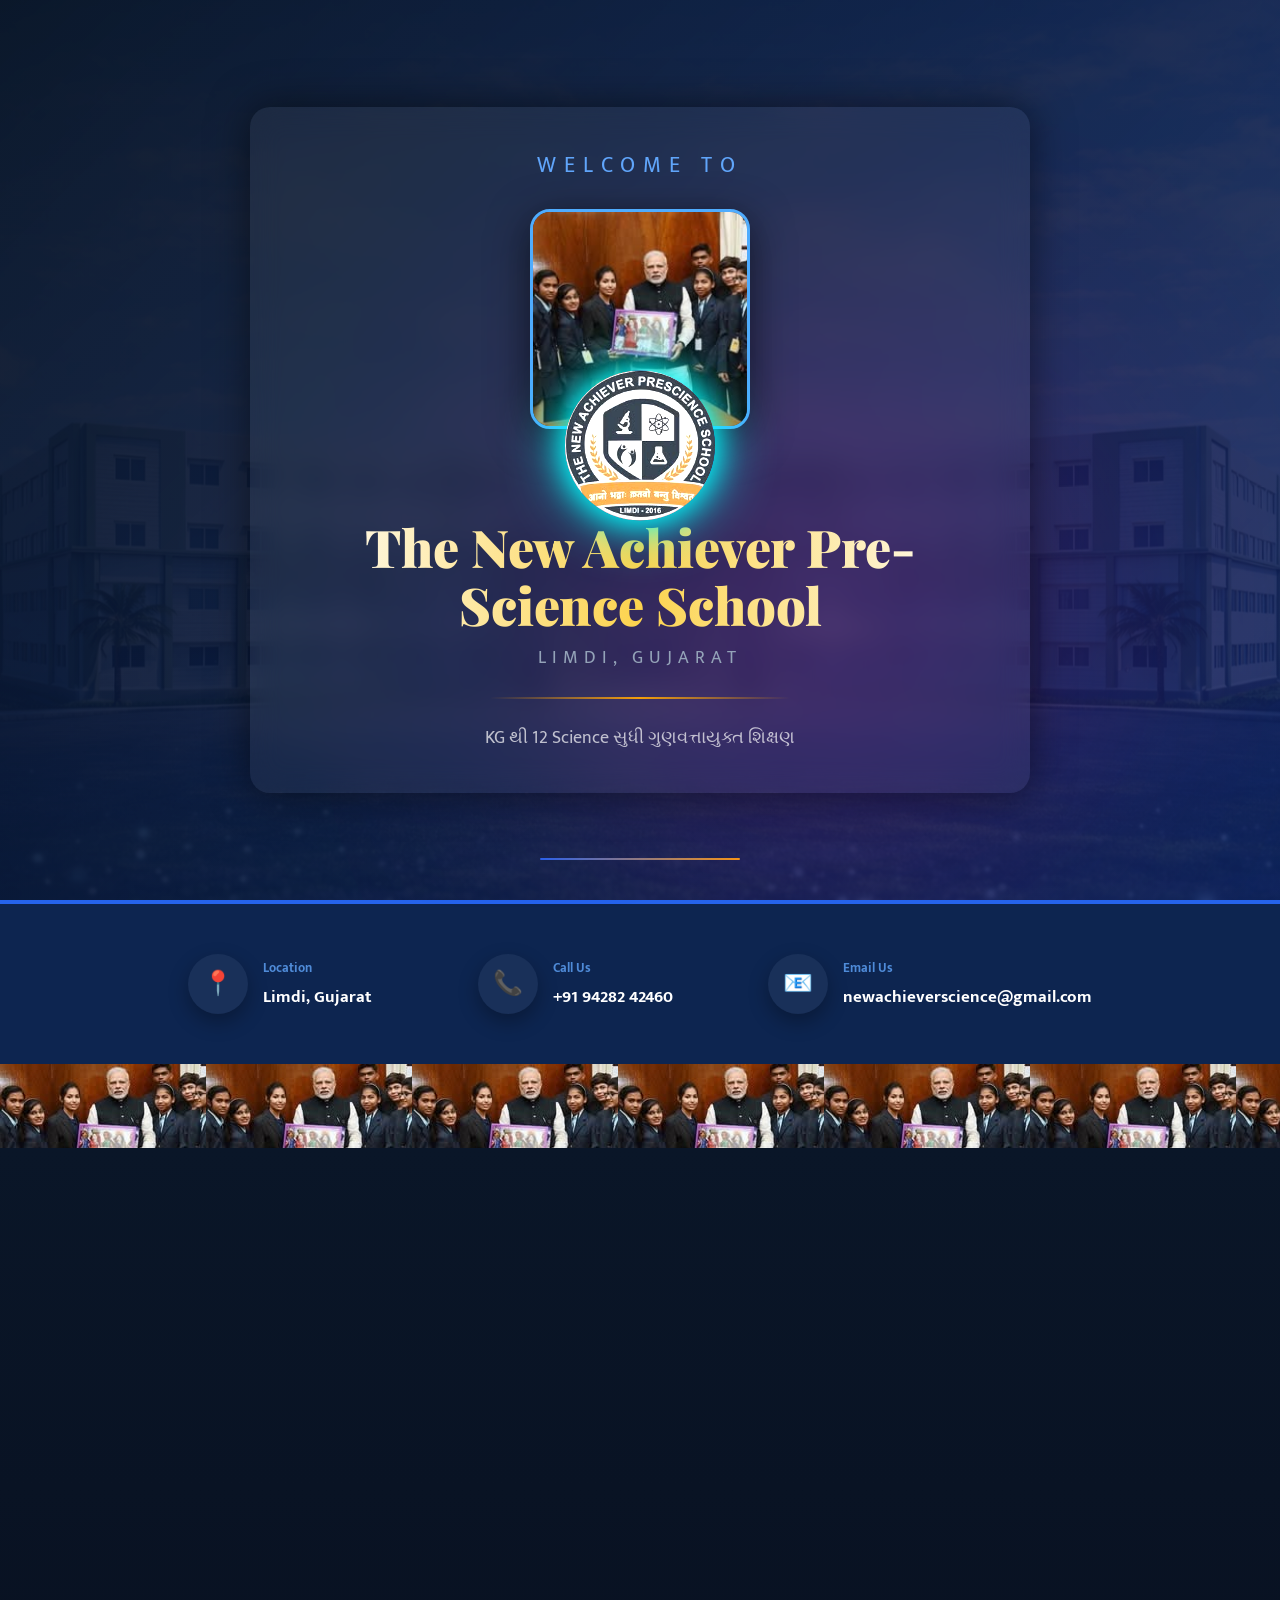
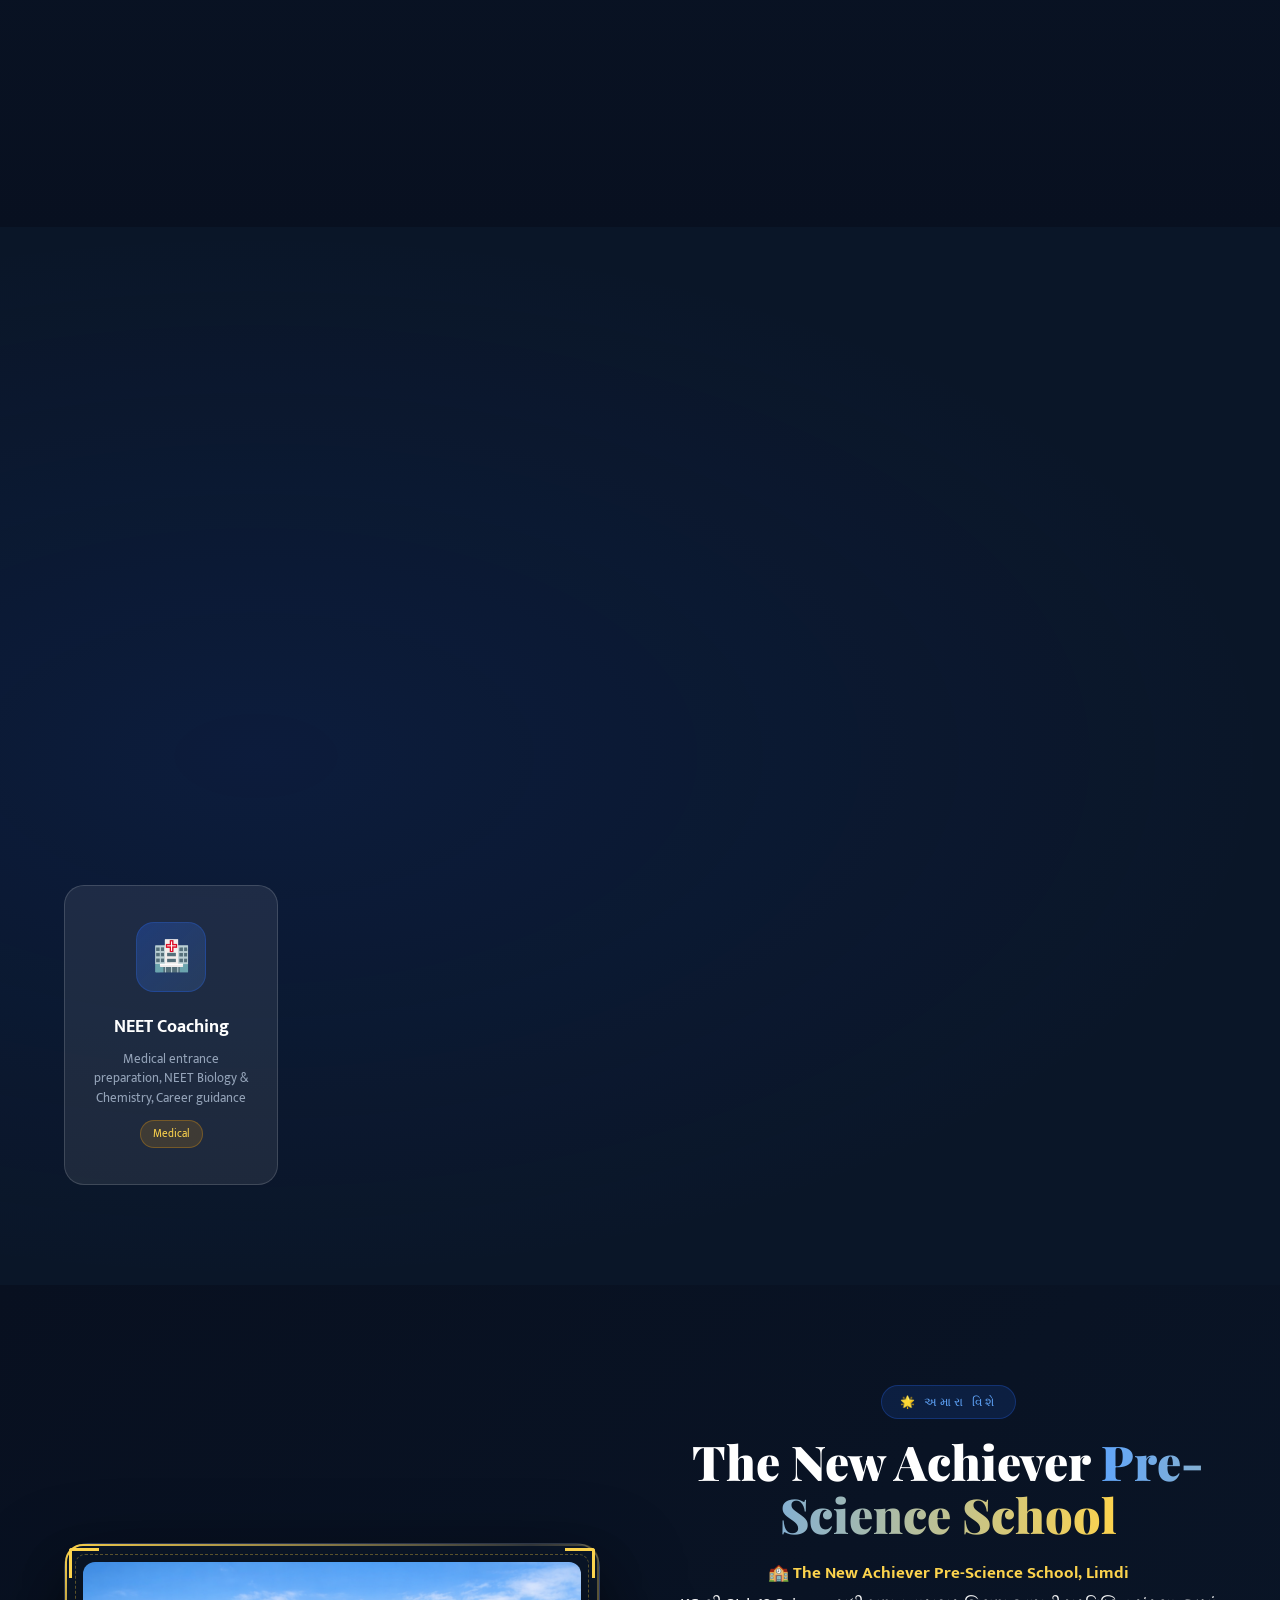
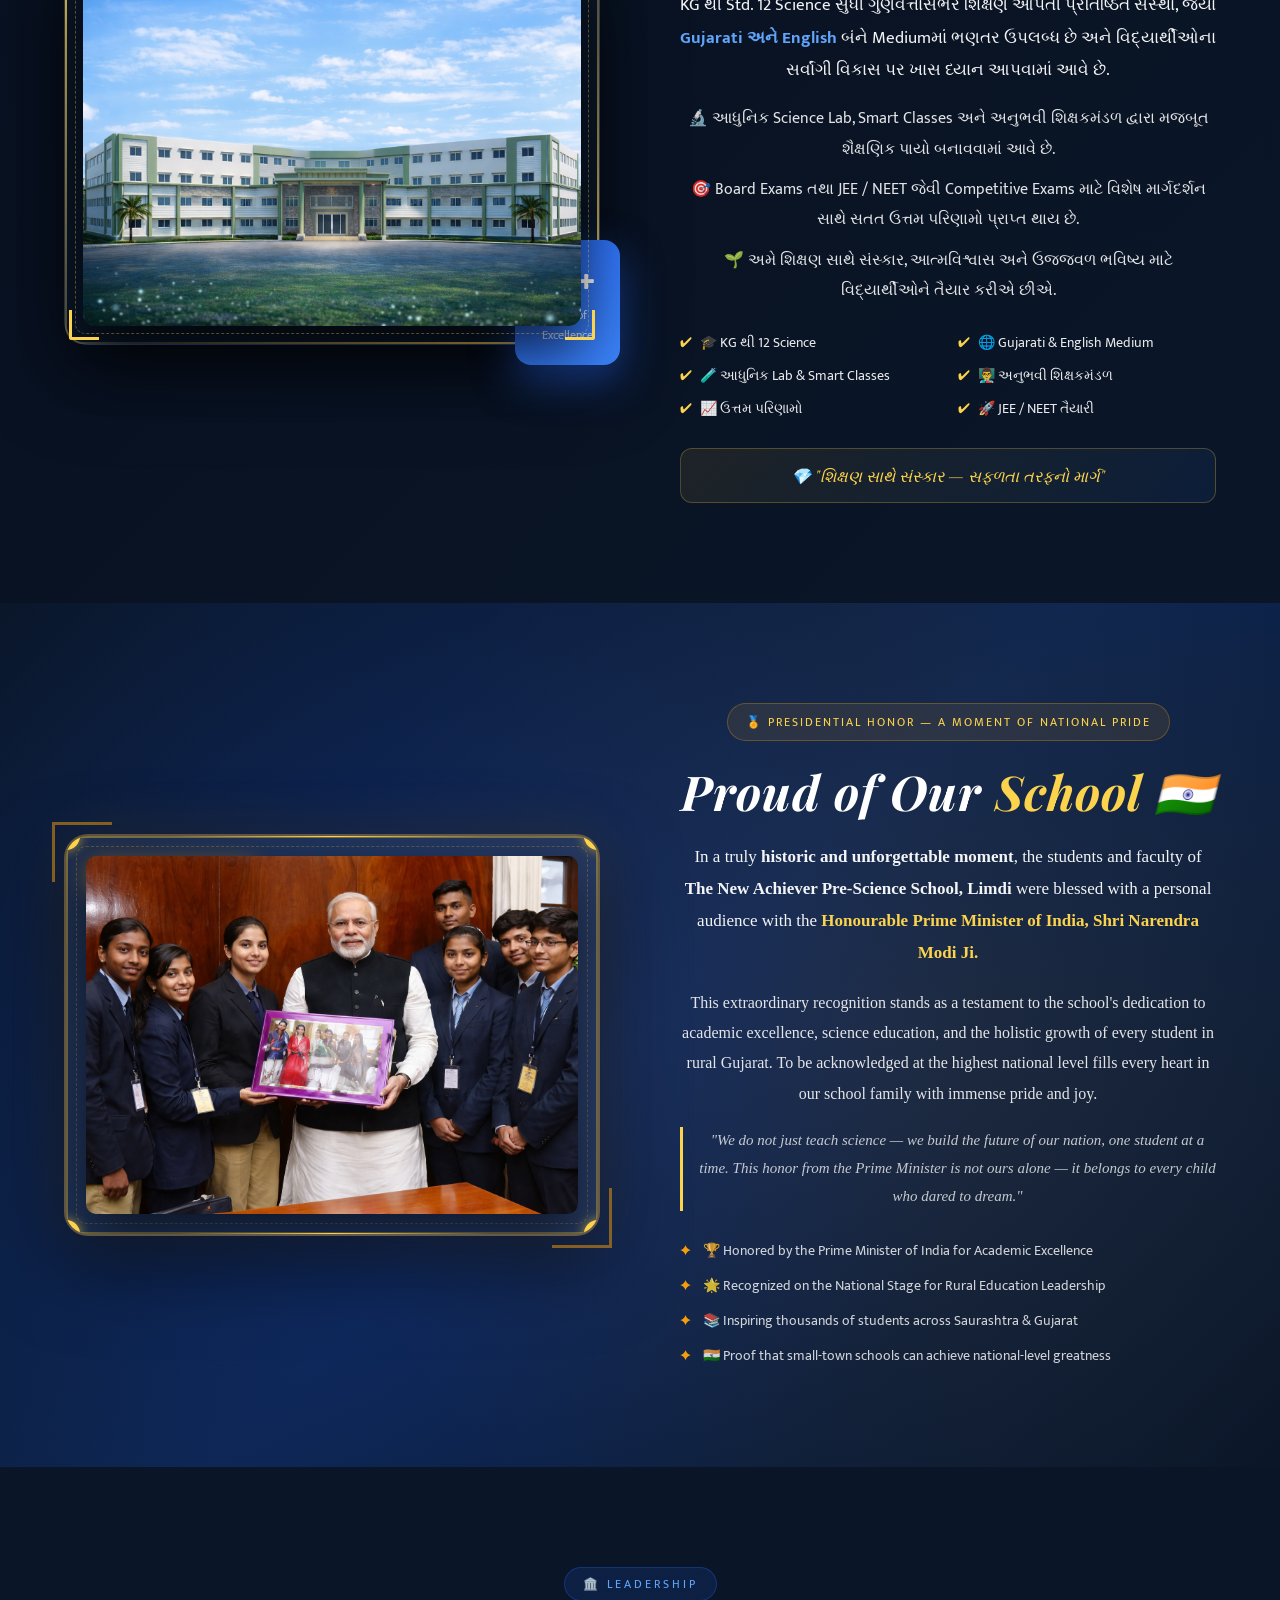
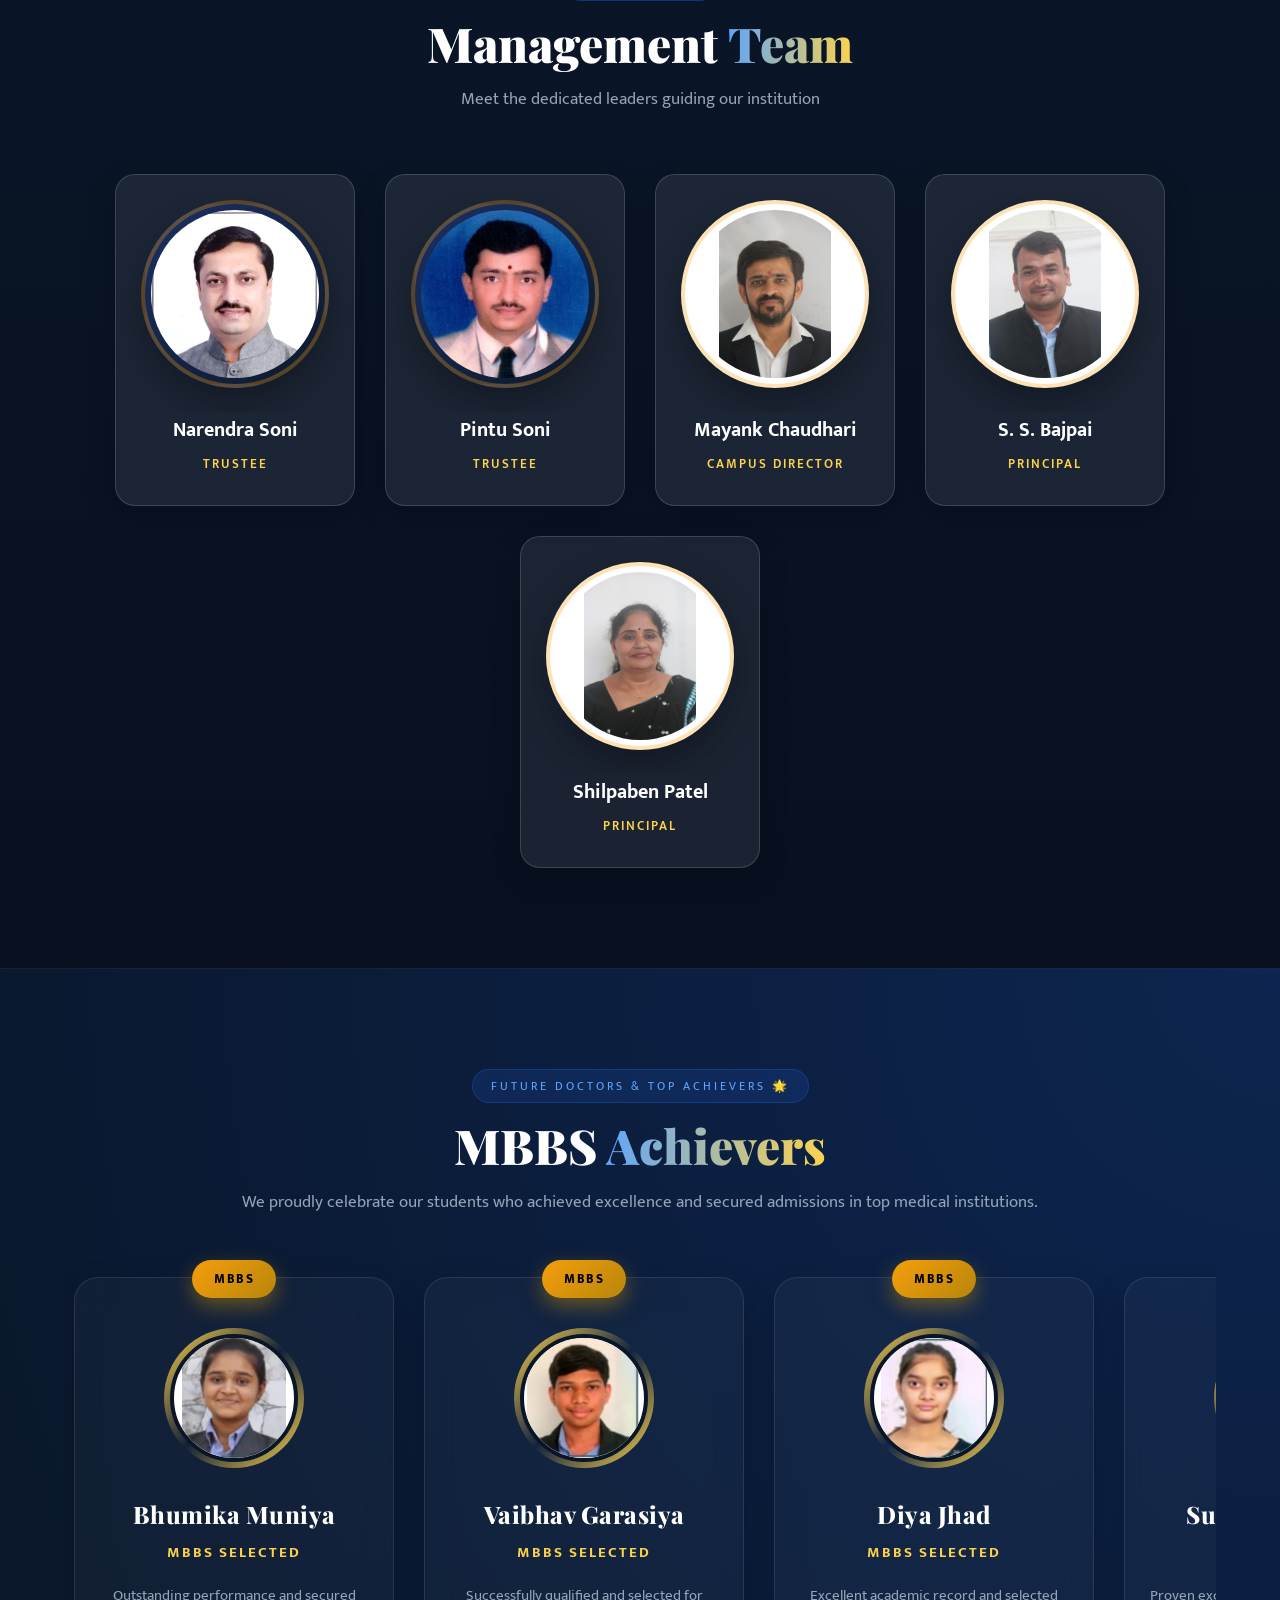
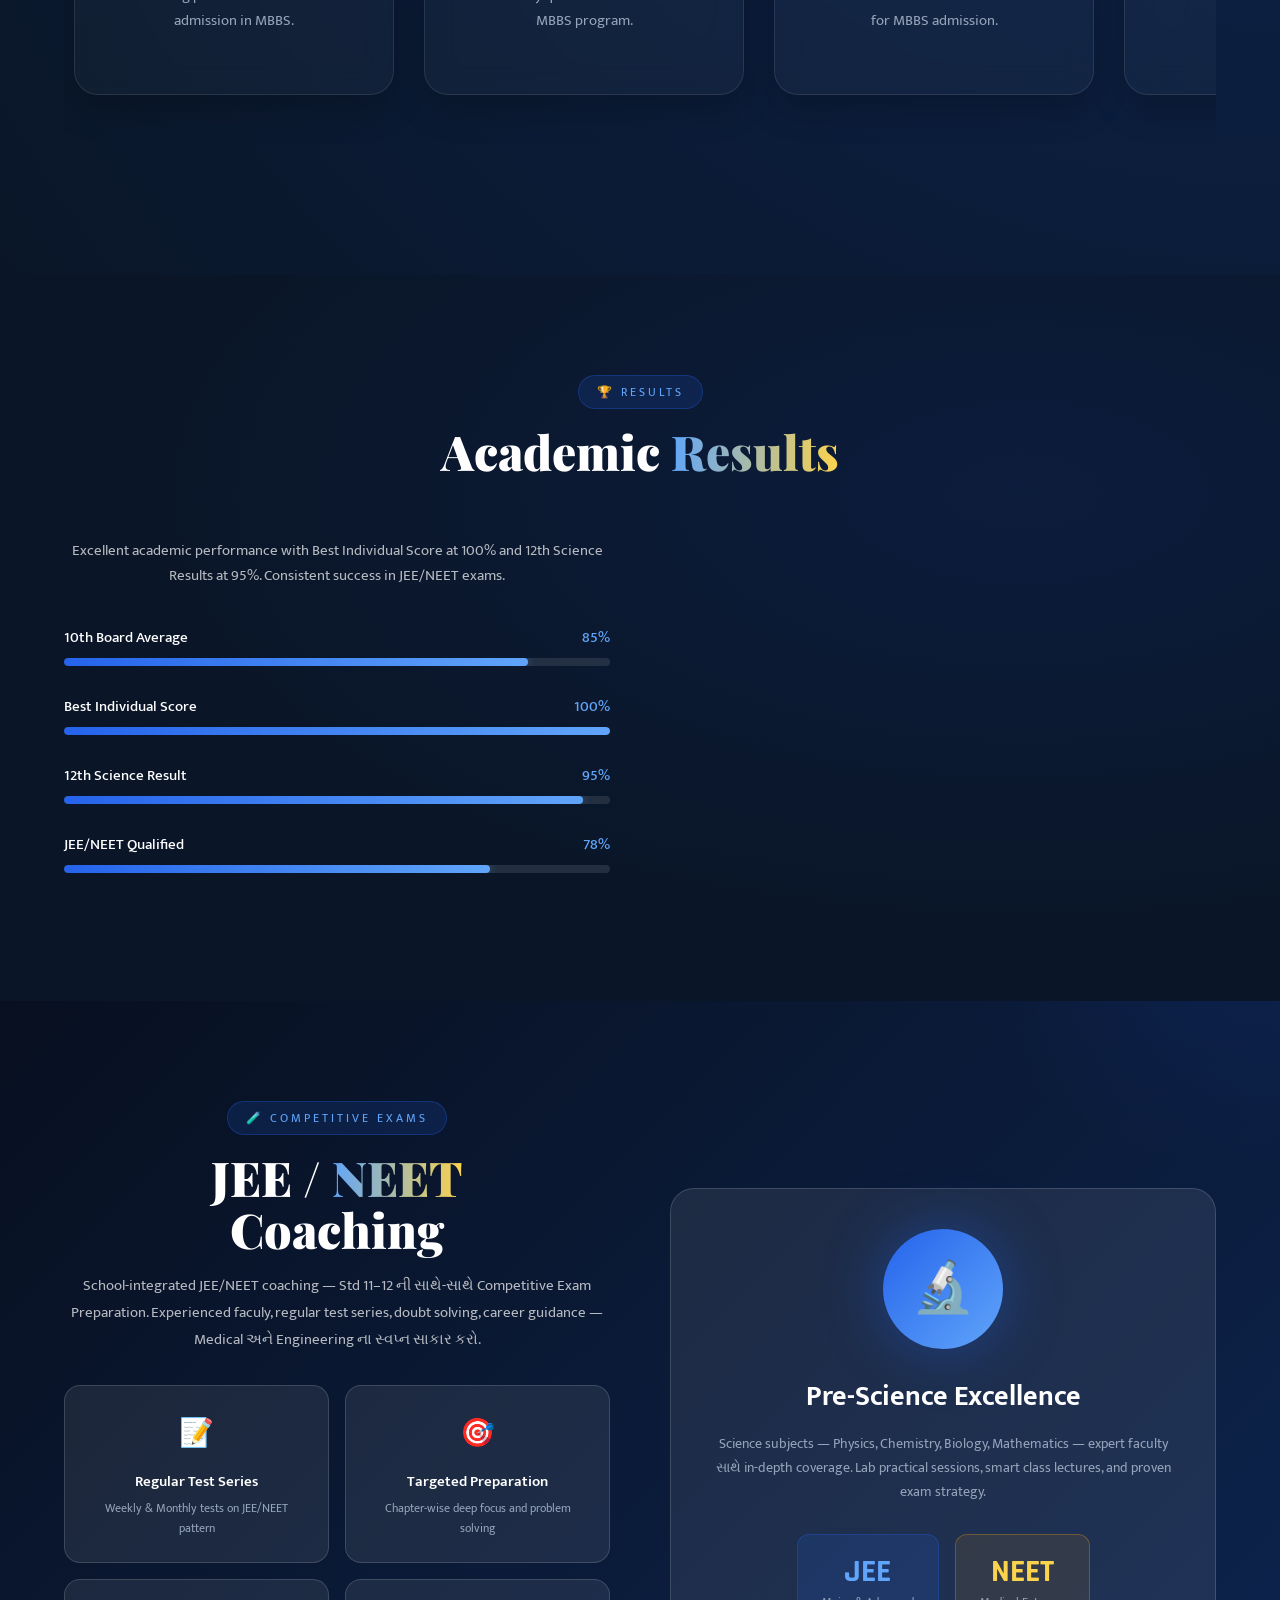
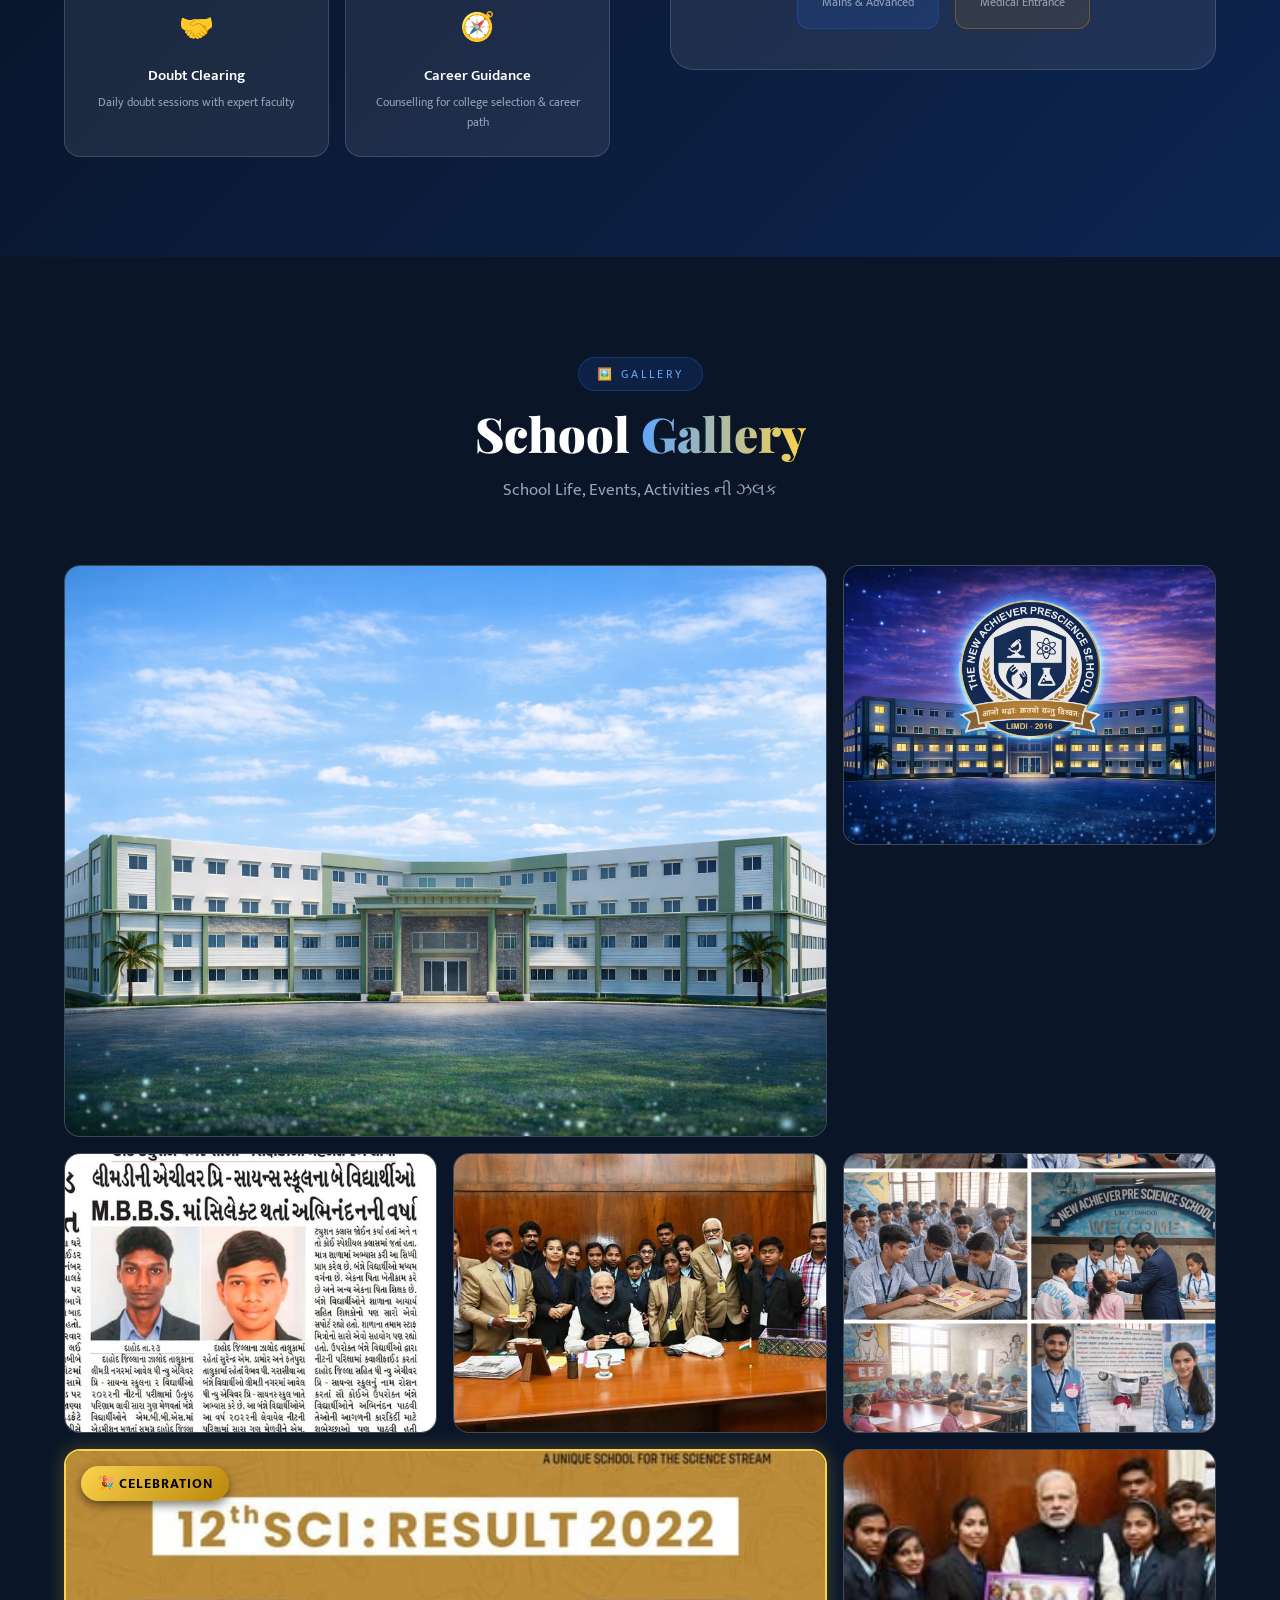
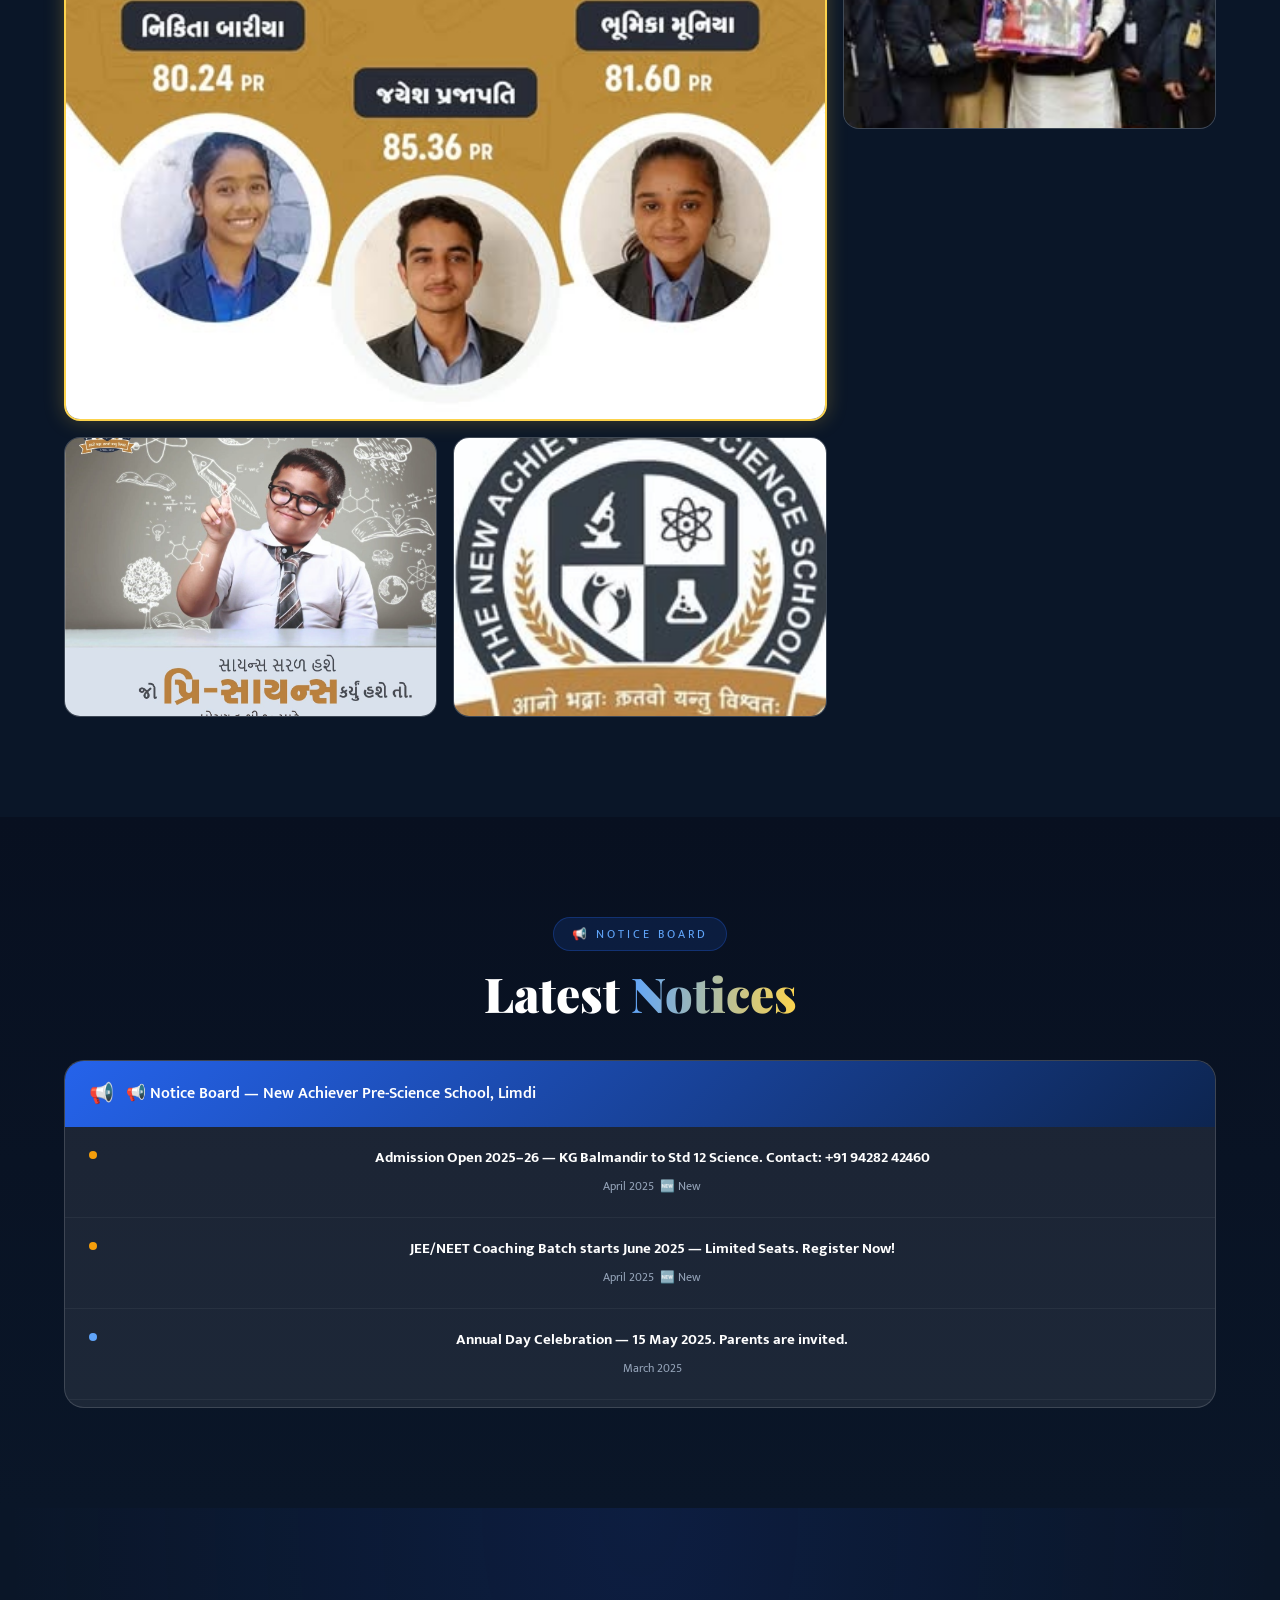
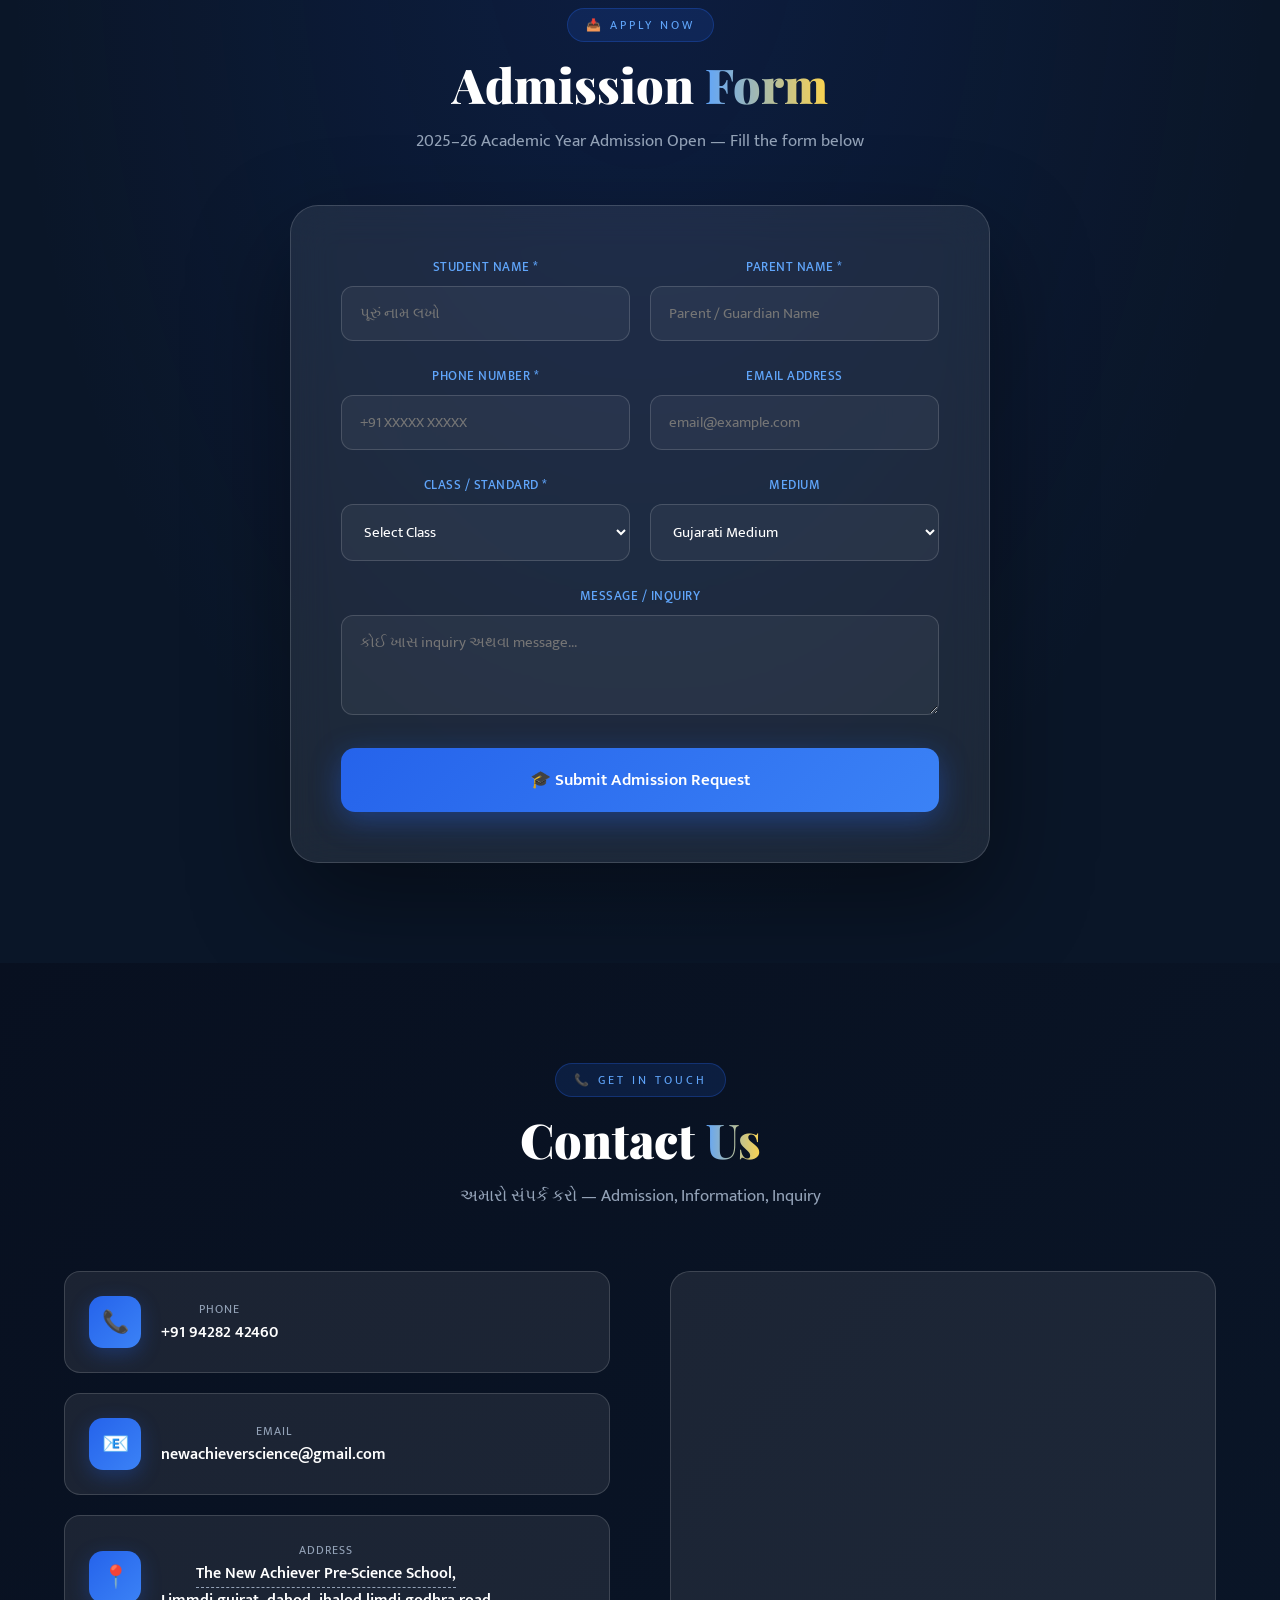
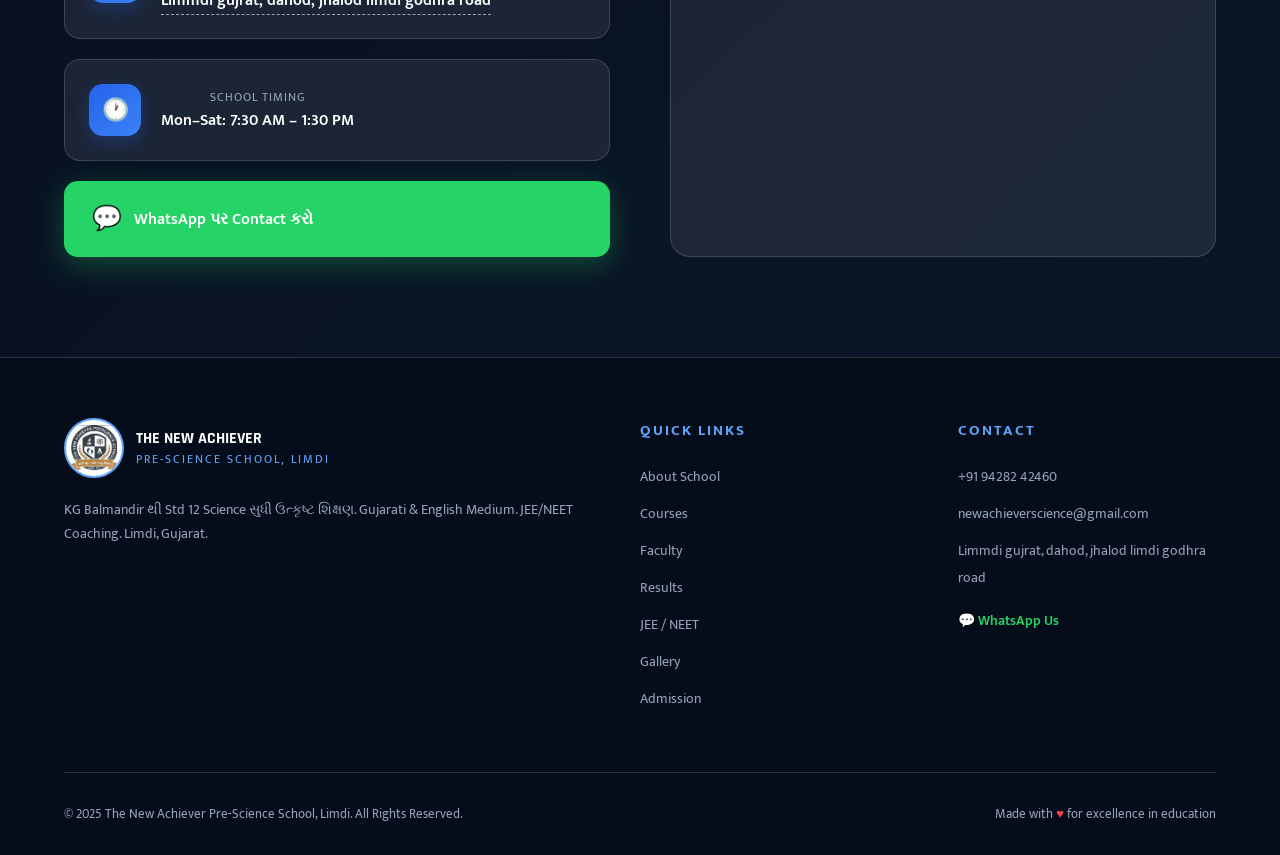
==== commit b9f86b0b: "Remove Top Achievers grid and update academic results scores" ====
--- a/index.html
+++ b/index.html
@@ -3220,8 +3220,7 @@
     <div class="results-content">
       <div class="results-stats">
         <p style="color:rgba(255,255,255,0.7); margin-bottom:36px; font-size:15px; line-height:1.7;">
-          10th Board Results સતત 80%–90% range માં, Best Individual Score 88.74%. JEE/NEET aspirants ની outstanding
-          performance.
+          Excellent academic performance with Best Individual Score at 100% and 12th Science Results at 95%. Consistent success in JEE/NEET exams.
         </p>
         <div class="result-bar-item reveal">
           <div class="result-bar-header">
@@ -3233,18 +3232,18 @@
         </div>
         <div class="result-bar-item reveal" style="transition-delay:0.1s">
           <div class="result-bar-header">
-            <span>Best Individual Score</span><span style="color:var(--blue-glow)">88.74%</span>
+            <span>Best Individual Score</span><span style="color:var(--blue-glow)">100%</span>
           </div>
           <div class="result-bar-track">
-            <div class="result-bar-fill" data-width="88.74"></div>
+            <div class="result-bar-fill" data-width="100"></div>
           </div>
         </div>
         <div class="result-bar-item reveal" style="transition-delay:0.2s">
           <div class="result-bar-header">
-            <span>12th Science Result</span><span style="color:var(--blue-glow)">90%</span>
+            <span>12th Science Result</span><span style="color:var(--blue-glow)">95%</span>
           </div>
           <div class="result-bar-track">
-            <div class="result-bar-fill" data-width="90"></div>
+            <div class="result-bar-fill" data-width="95"></div>
           </div>
         </div>
         <div class="result-bar-item reveal" style="transition-delay:0.3s">
@@ -3256,34 +3255,6 @@
           </div>
         </div>
       </div>
-      <div>
-        <h3 style="font-size:22px; font-weight:700; margin-bottom:24px; color:var(--blue-glow)">🥇 Top Achievers</h3>
-        <div class="toppers-grid">
-          <div class="topper-card reveal">
-            <div class="topper-rank">1</div>
-            <div class="topper-name">Riya Patel</div>
-            <div class="topper-percent">88.74%</div>
-            <div style="font-size:12px; color:var(--gray); margin-top:4px">Std 10 • 2024</div>
-          </div>
-          <div class="topper-card reveal" style="transition-delay:0.1s">
-            <div class="topper-rank" style="background:linear-gradient(135deg,#94a3b8,#cbd5e1); color:#000">2</div>
-            <div class="topper-name">Arjun Shah</div>
-            <div class="topper-percent">86.40%</div>
-            <div style="font-size:12px; color:var(--gray); margin-top:4px">Std 10 • 2024</div>
-          </div>
-          <div class="topper-card reveal" style="transition-delay:0.2s">
-            <div class="topper-rank" style="background:linear-gradient(135deg,#92400e,#b45309); color:#fff">3</div>
-            <div class="topper-name">Kavya Joshi</div>
-            <div class="topper-percent">85.60%</div>
-            <div style="font-size:12px; color:var(--gray); margin-top:4px">Std 10 • 2024</div>
-          </div>
-          <div class="topper-card reveal" style="transition-delay:0.3s">
-            <div class="topper-rank" style="background:var(--blue-bright); color:#fff">4</div>
-            <div class="topper-name">Dev Trivedi</div>
-            <div class="topper-percent">84.20%</div>
-            <div style="font-size:12px; color:var(--gray); margin-top:4px">Std 10 • 2024</div>
-          </div>
-        </div>
       </div>
     </div>
   </section>
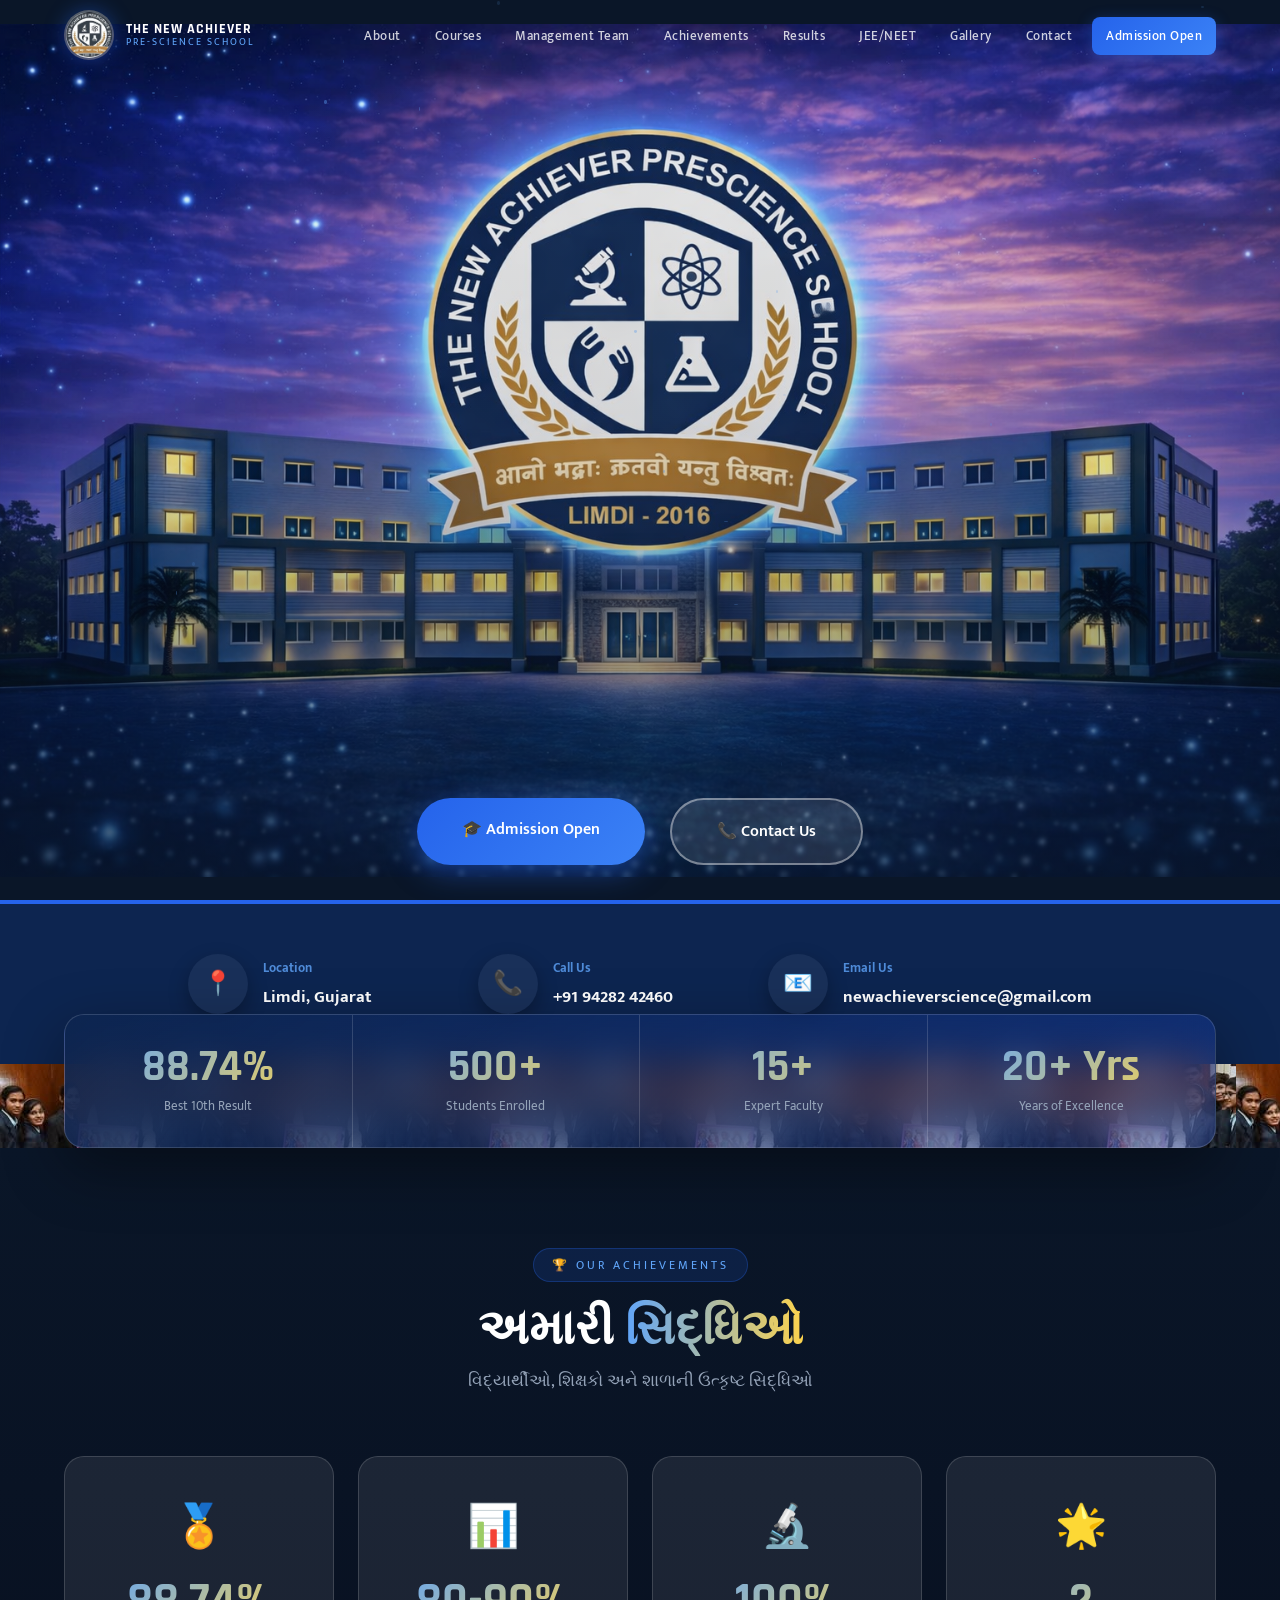
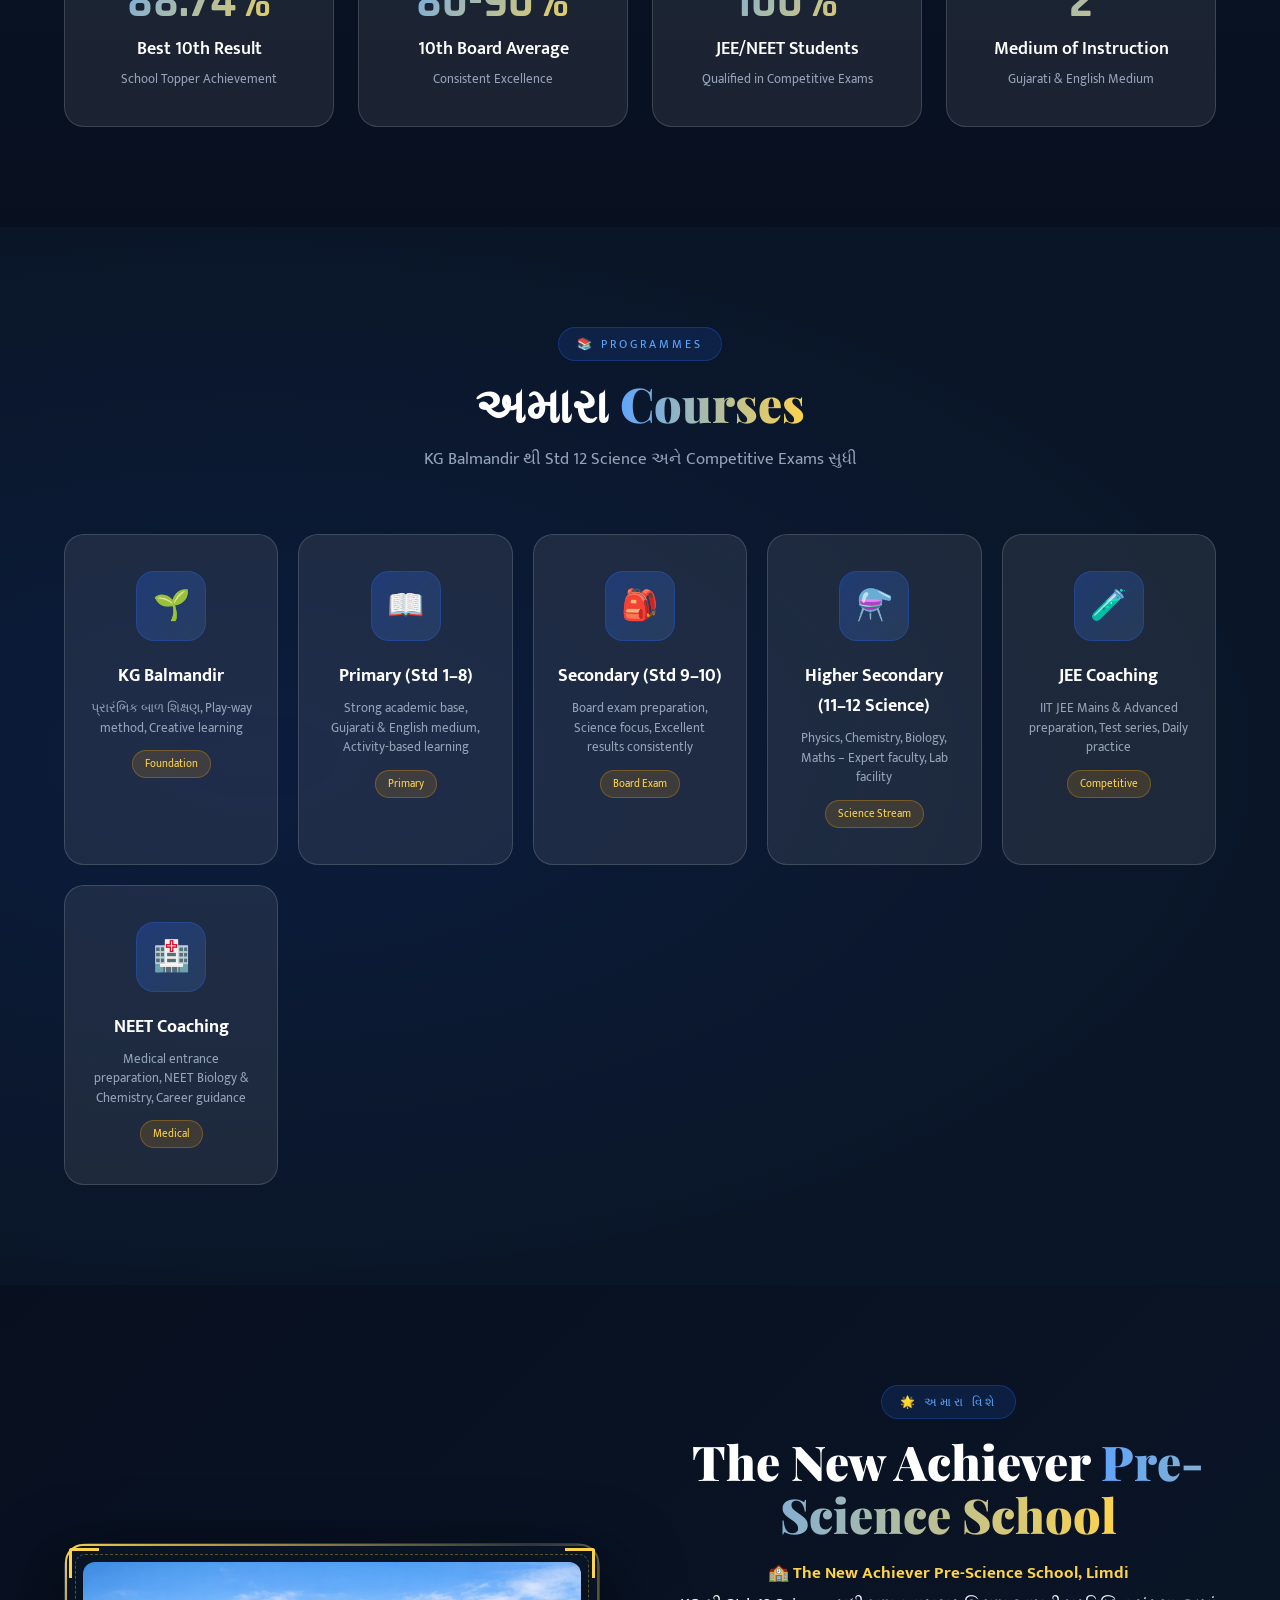
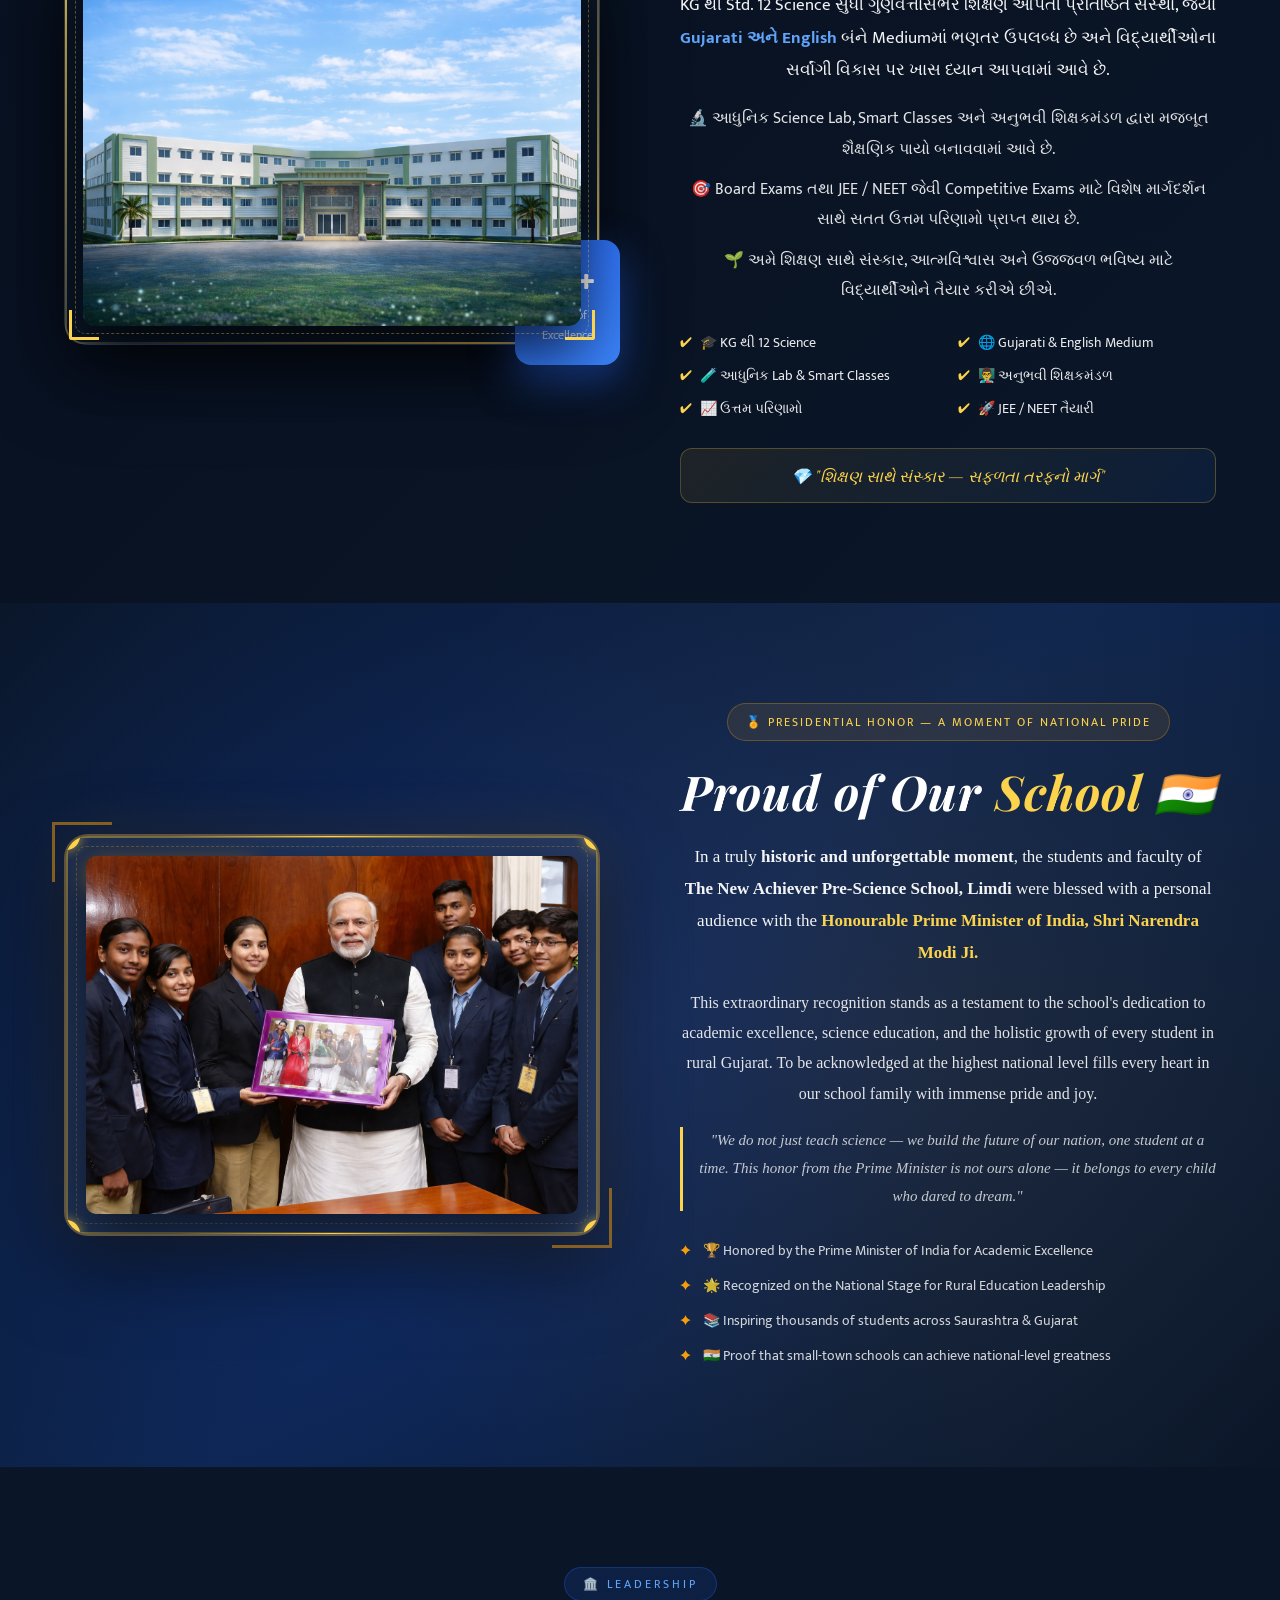
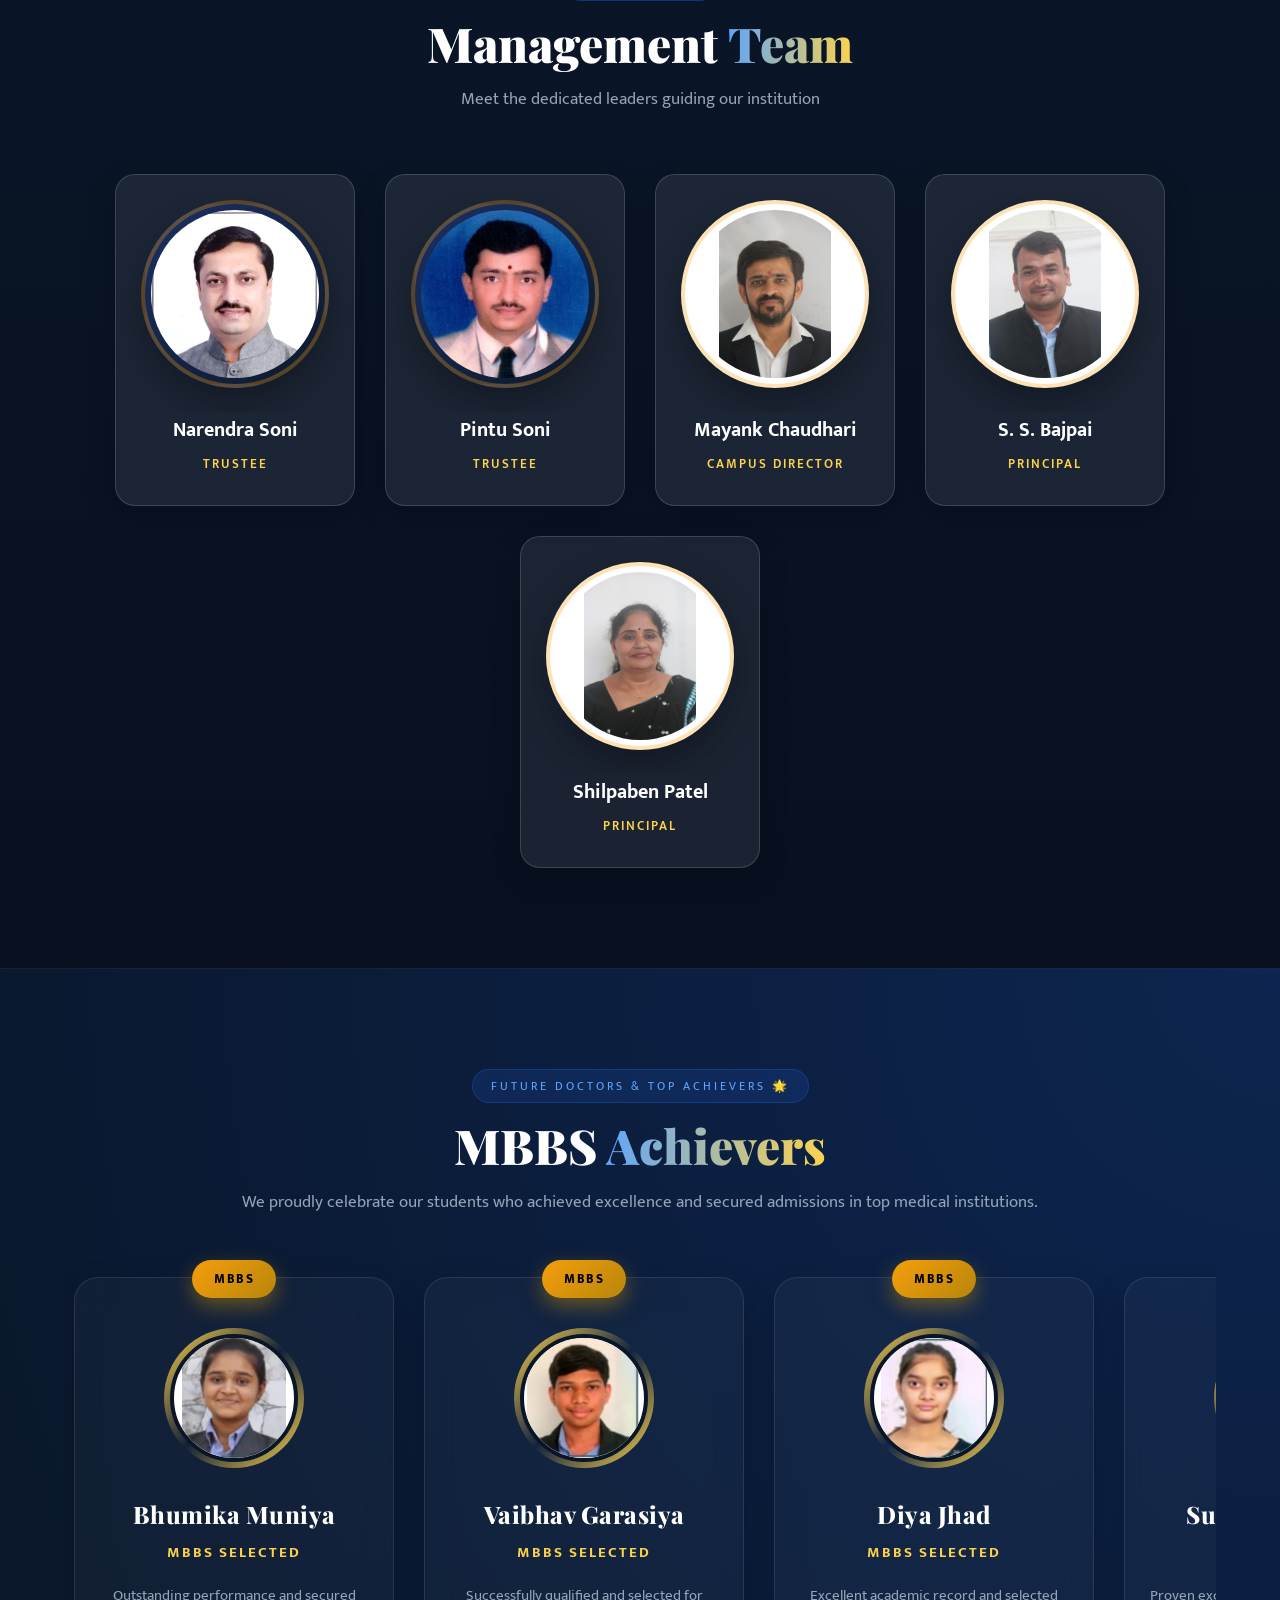
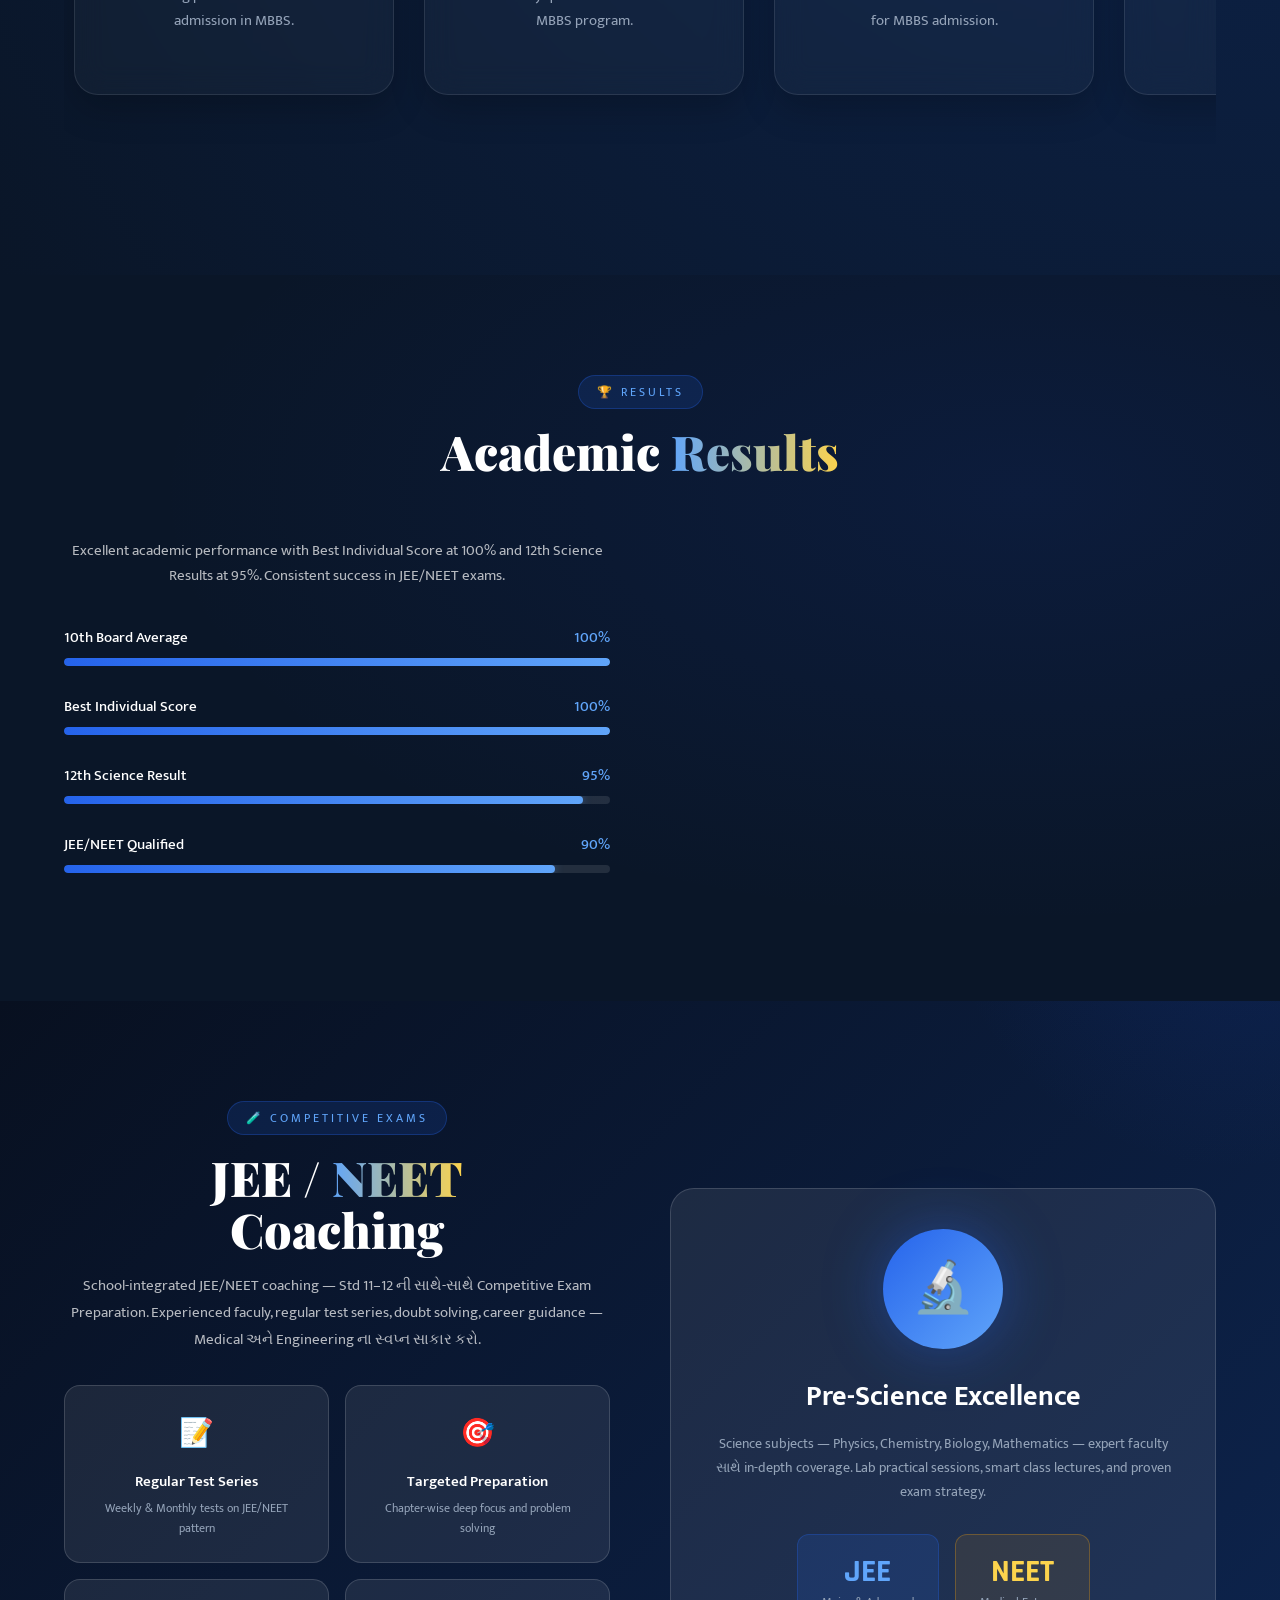
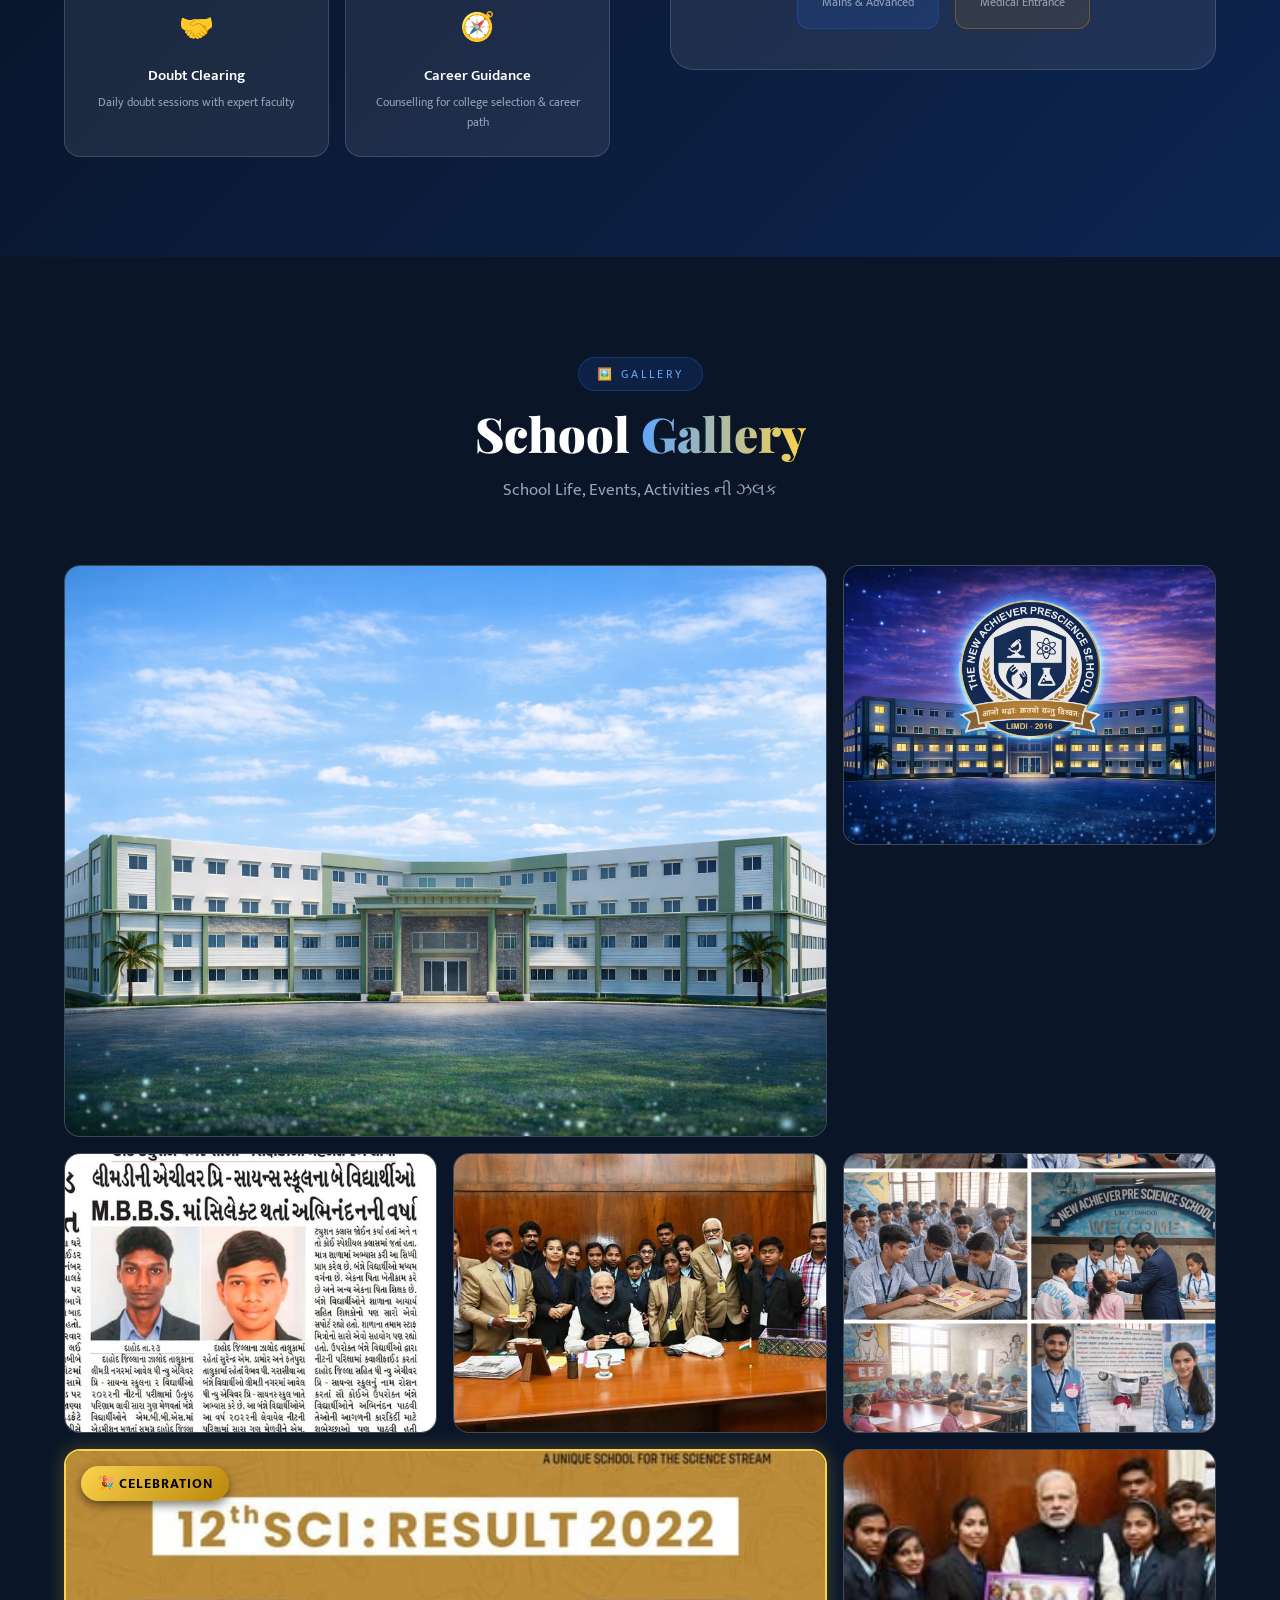
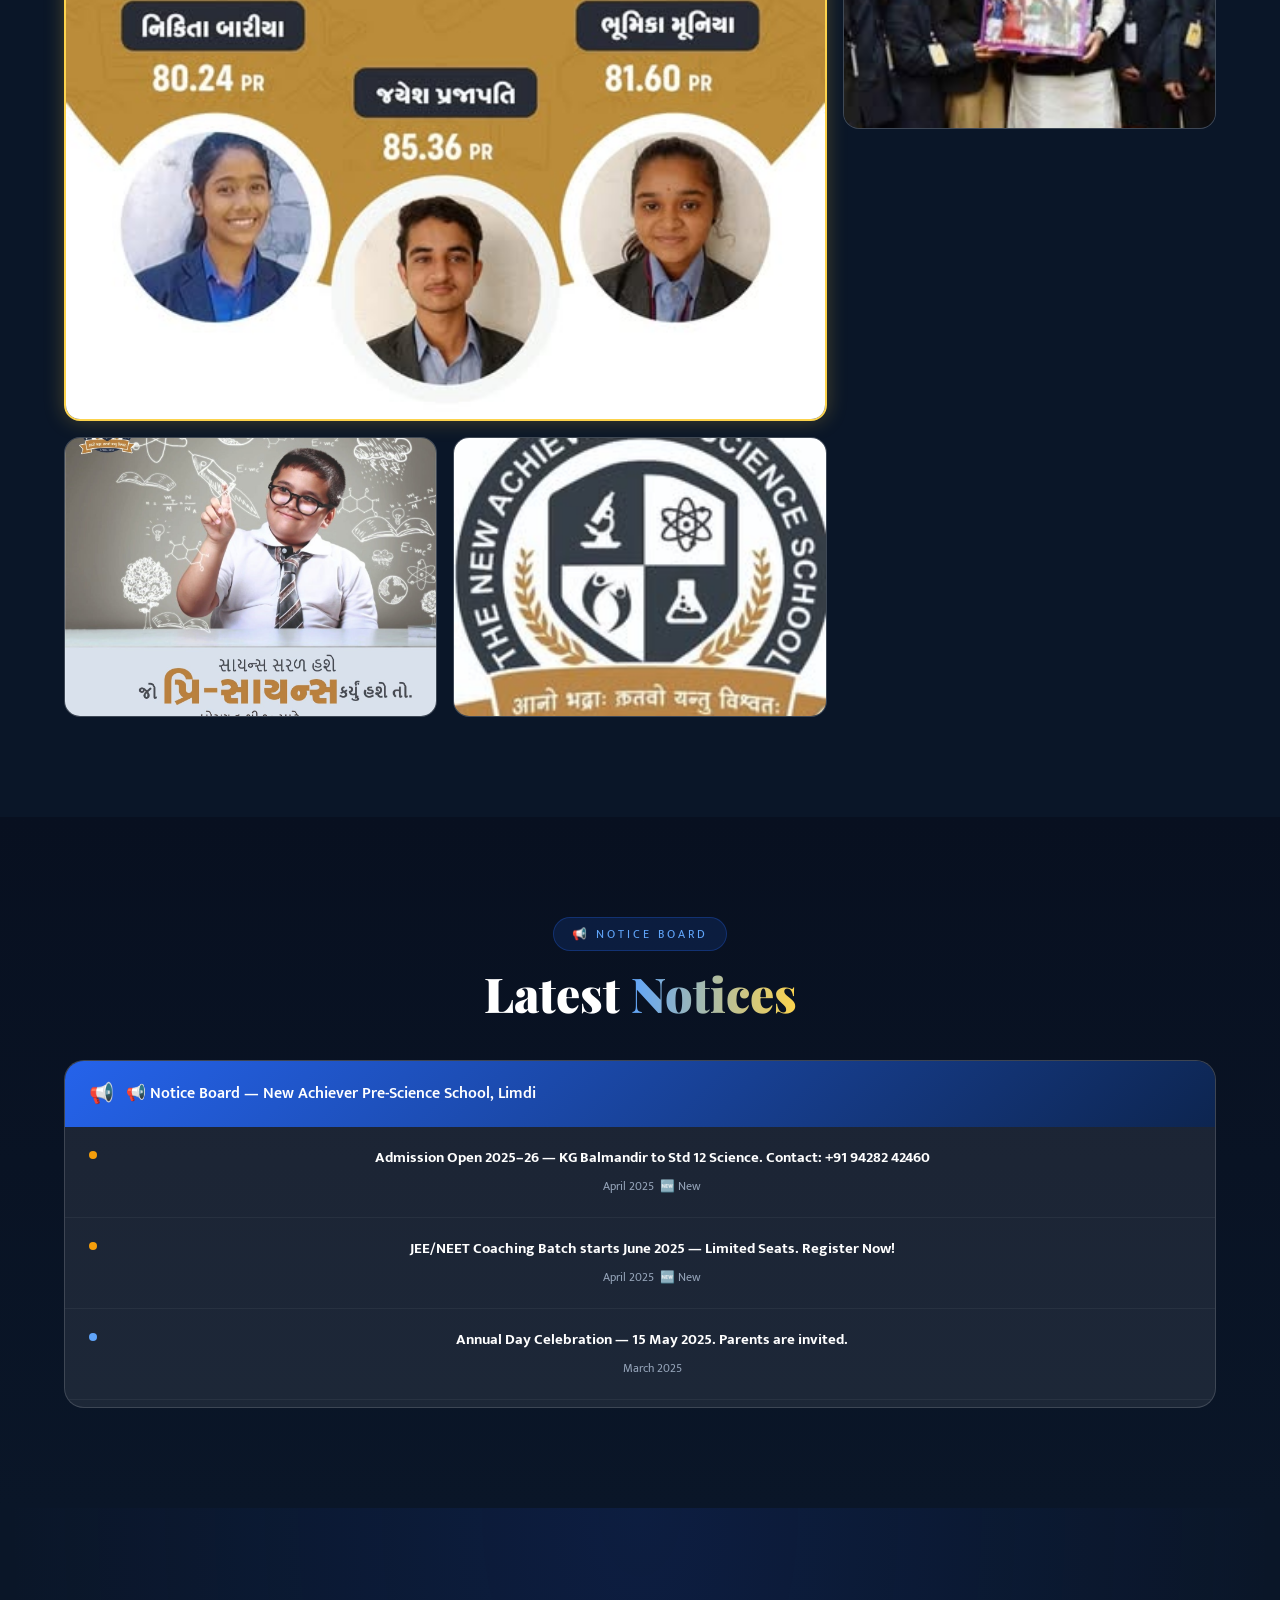
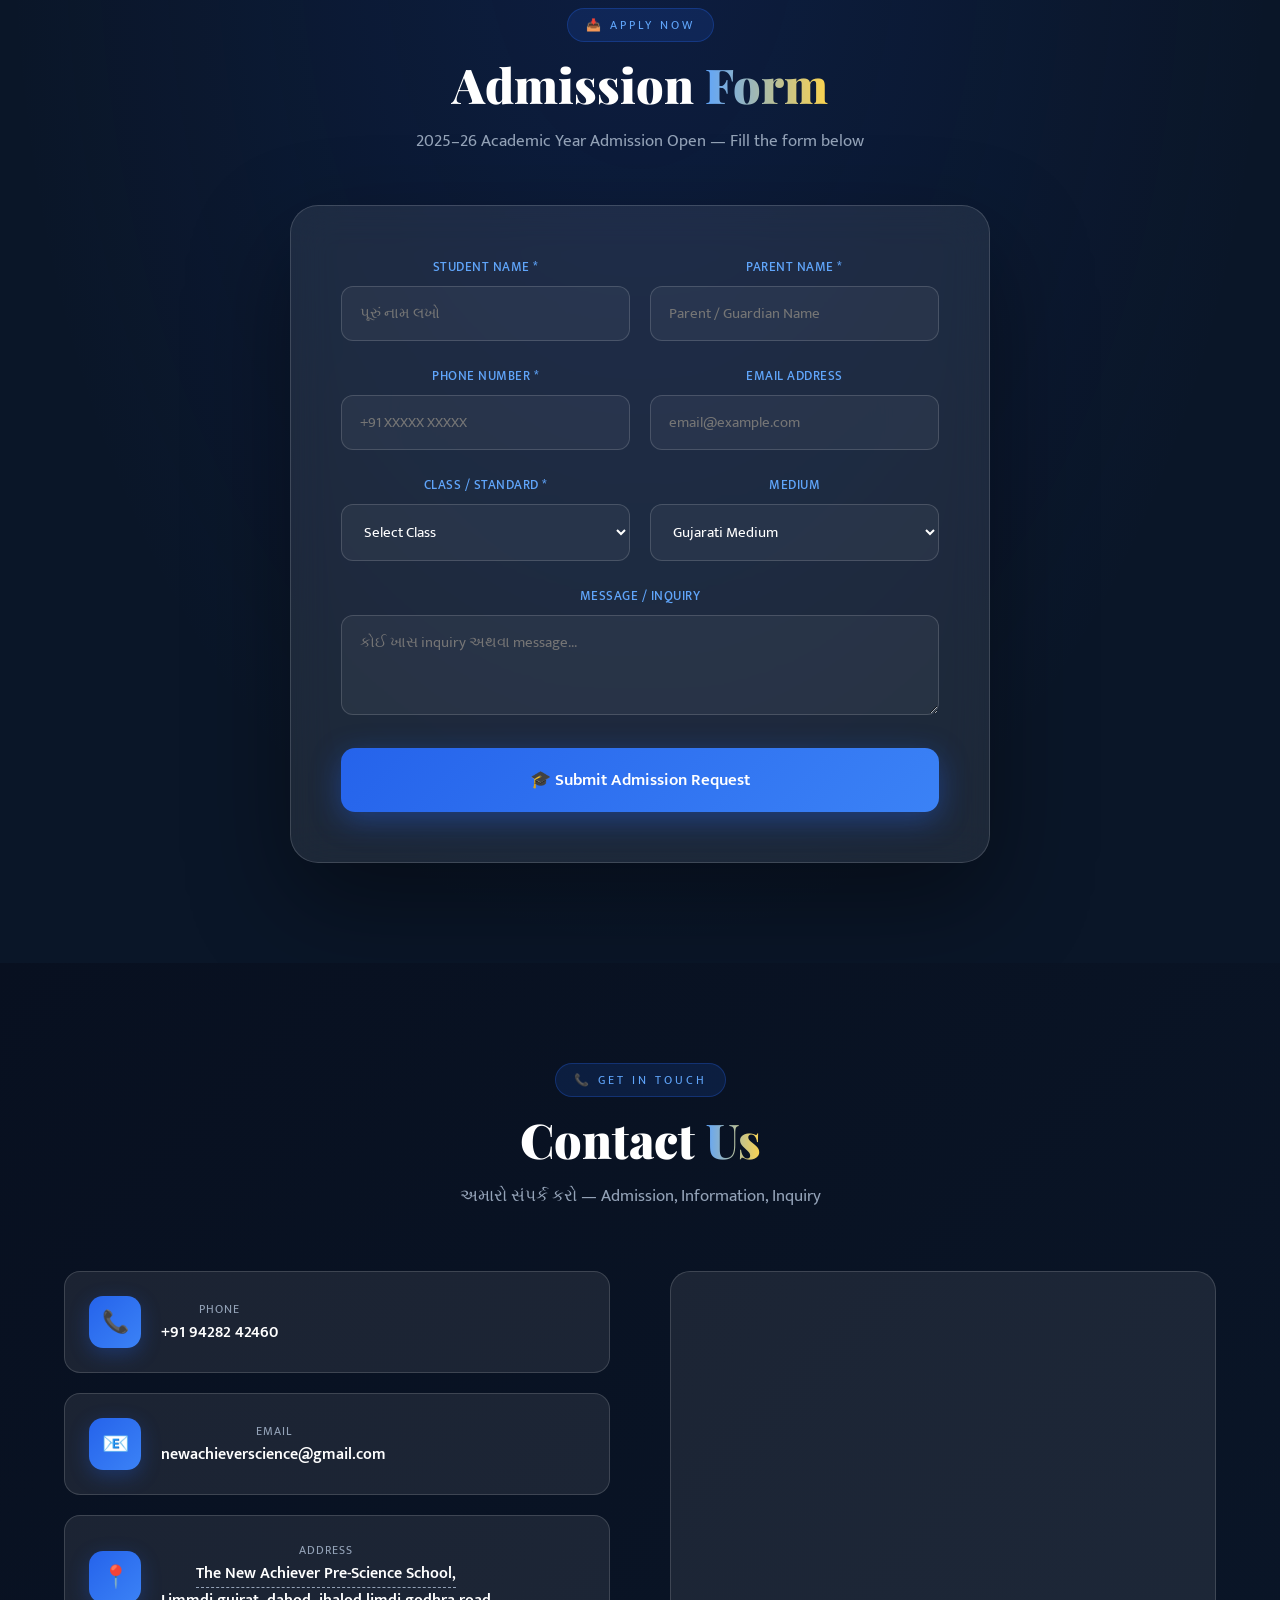
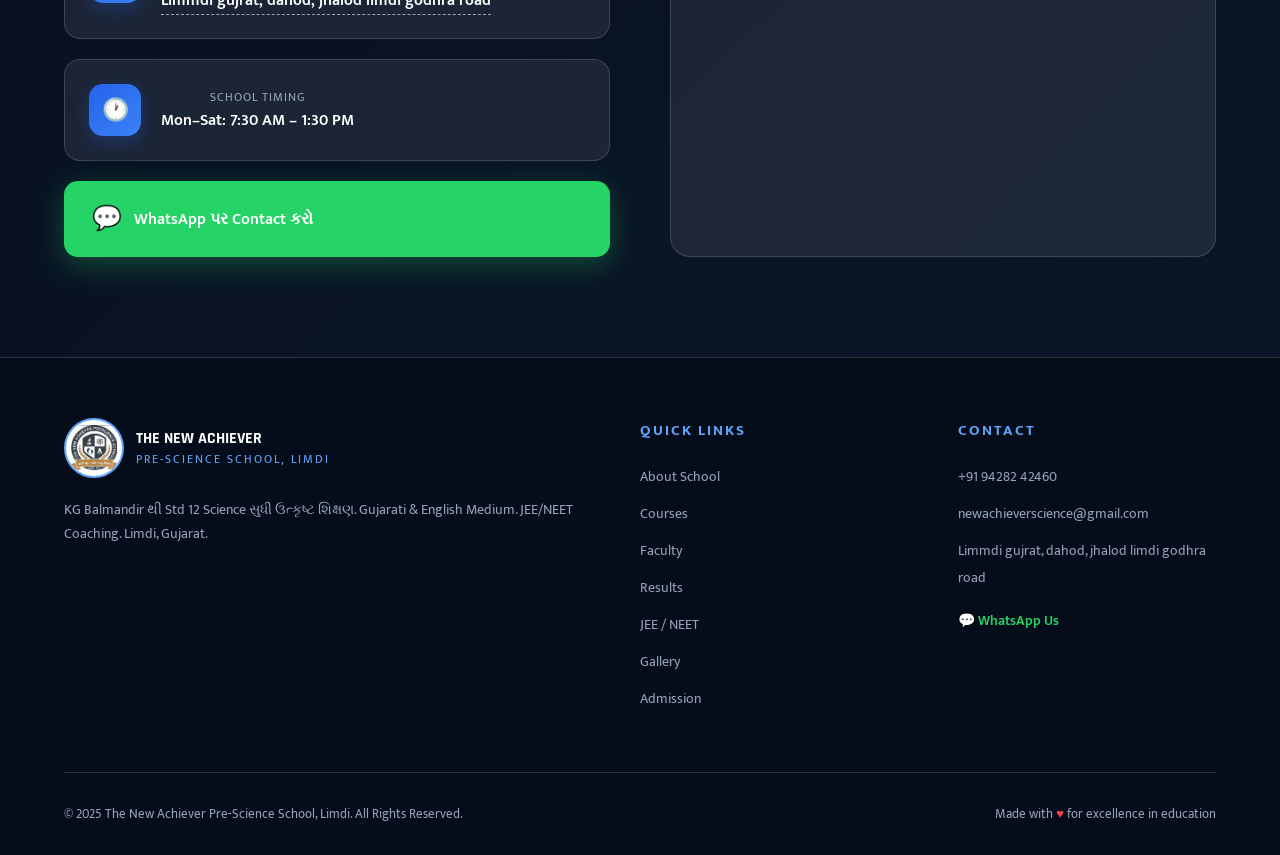
==== commit 102206b2: "Update all results metrics to final requested percentages" ====
--- a/index.html
+++ b/index.html
@@ -3224,10 +3224,10 @@
         </p>
         <div class="result-bar-item reveal">
           <div class="result-bar-header">
-            <span>10th Board Average</span><span style="color:var(--blue-glow)">85%</span>
+            <span>10th Board Average</span><span style="color:var(--blue-glow)">100%</span>
           </div>
           <div class="result-bar-track">
-            <div class="result-bar-fill" data-width="85"></div>
+            <div class="result-bar-fill" data-width="100"></div>
           </div>
         </div>
         <div class="result-bar-item reveal" style="transition-delay:0.1s">
@@ -3248,10 +3248,10 @@
         </div>
         <div class="result-bar-item reveal" style="transition-delay:0.3s">
           <div class="result-bar-header">
-            <span>JEE/NEET Qualified</span><span style="color:var(--blue-glow)">78%</span>
+            <span>JEE/NEET Qualified</span><span style="color:var(--blue-glow)">90%</span>
           </div>
           <div class="result-bar-track">
-            <div class="result-bar-fill" data-width="78"></div>
+            <div class="result-bar-fill" data-width="90"></div>
           </div>
         </div>
       </div>
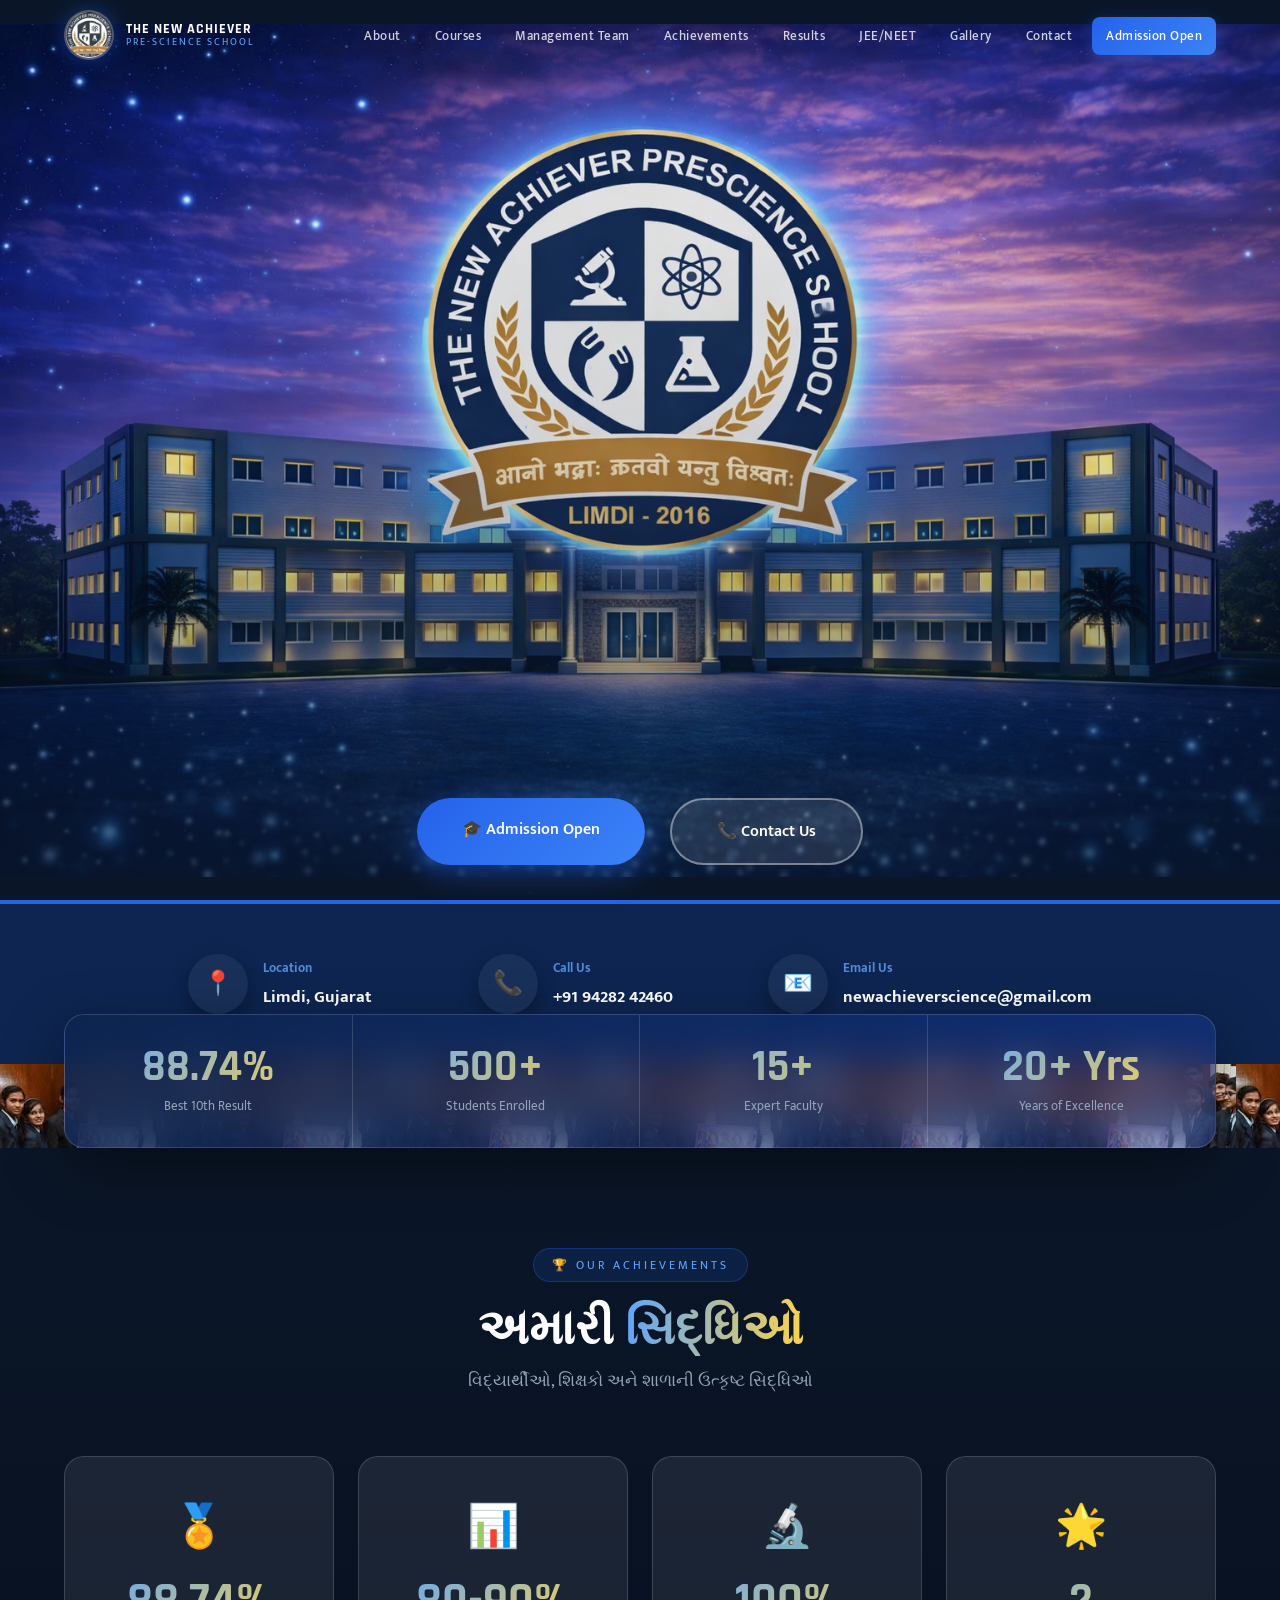
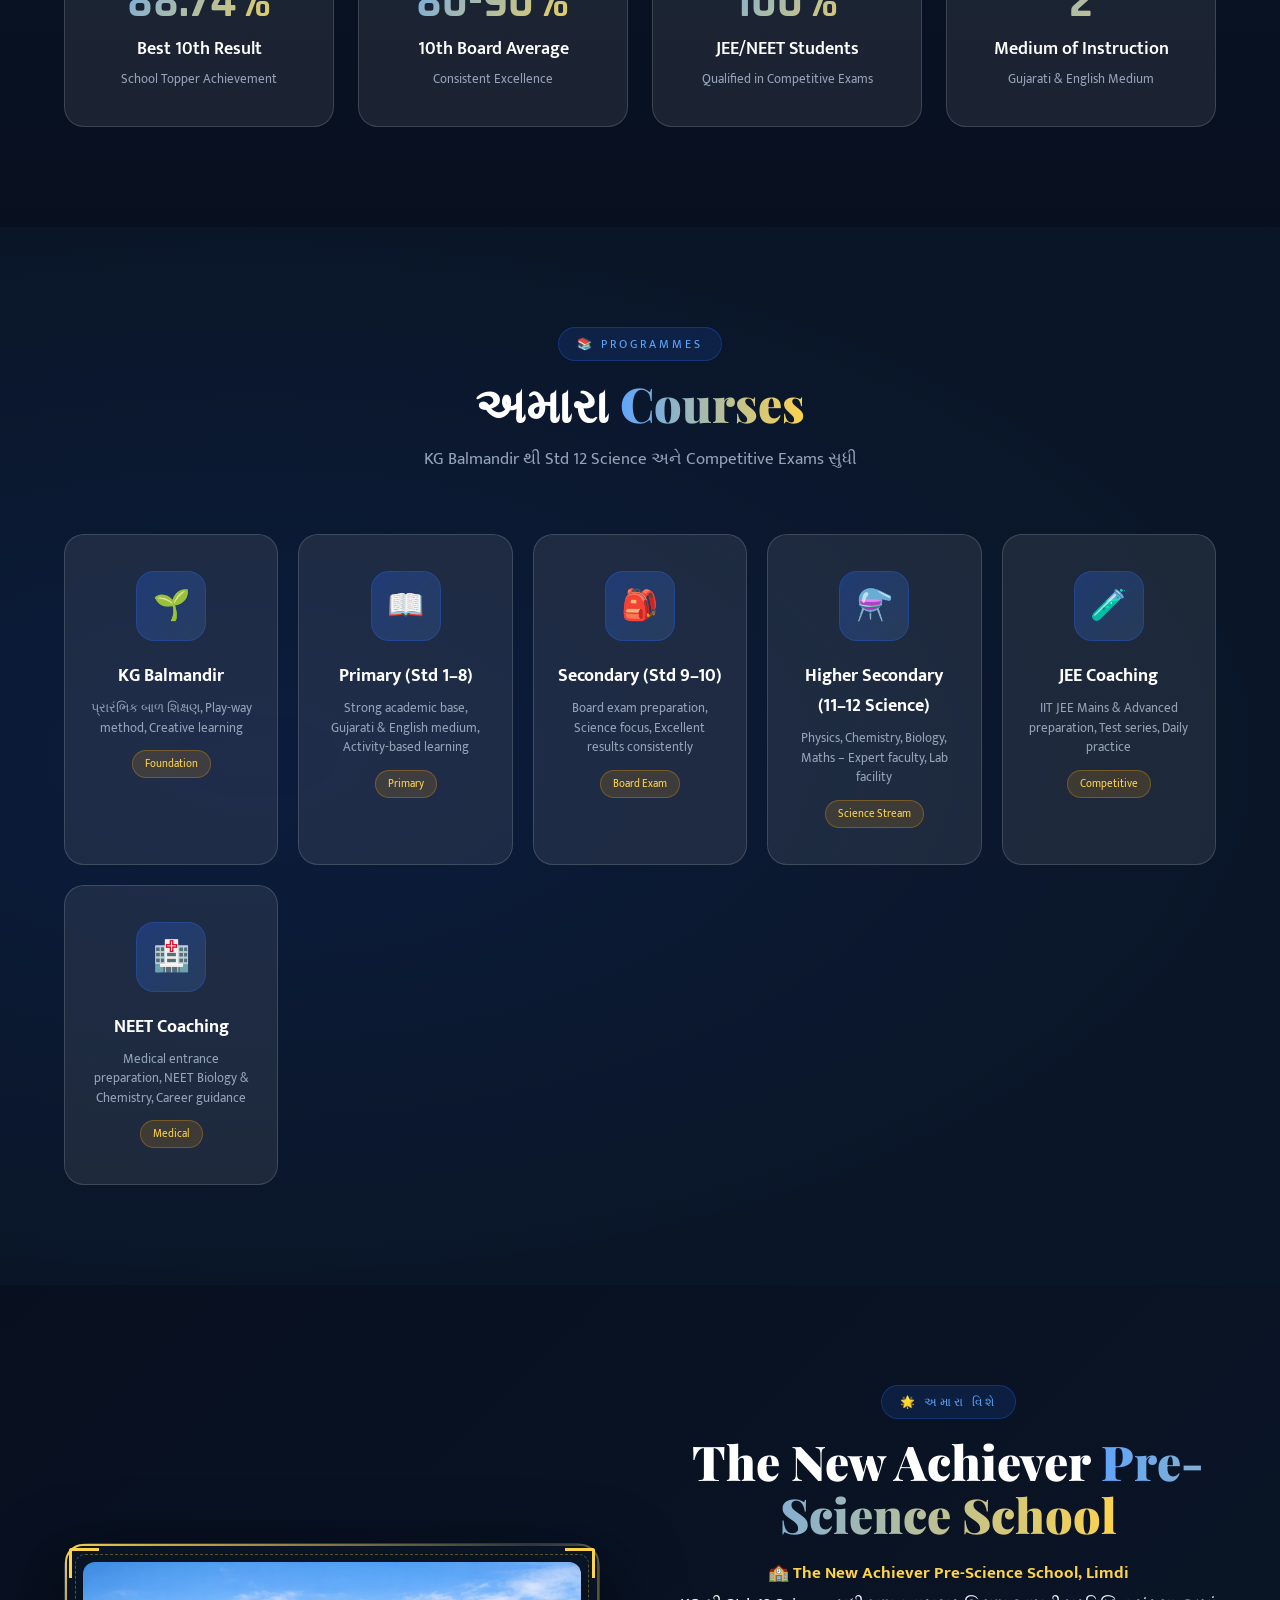
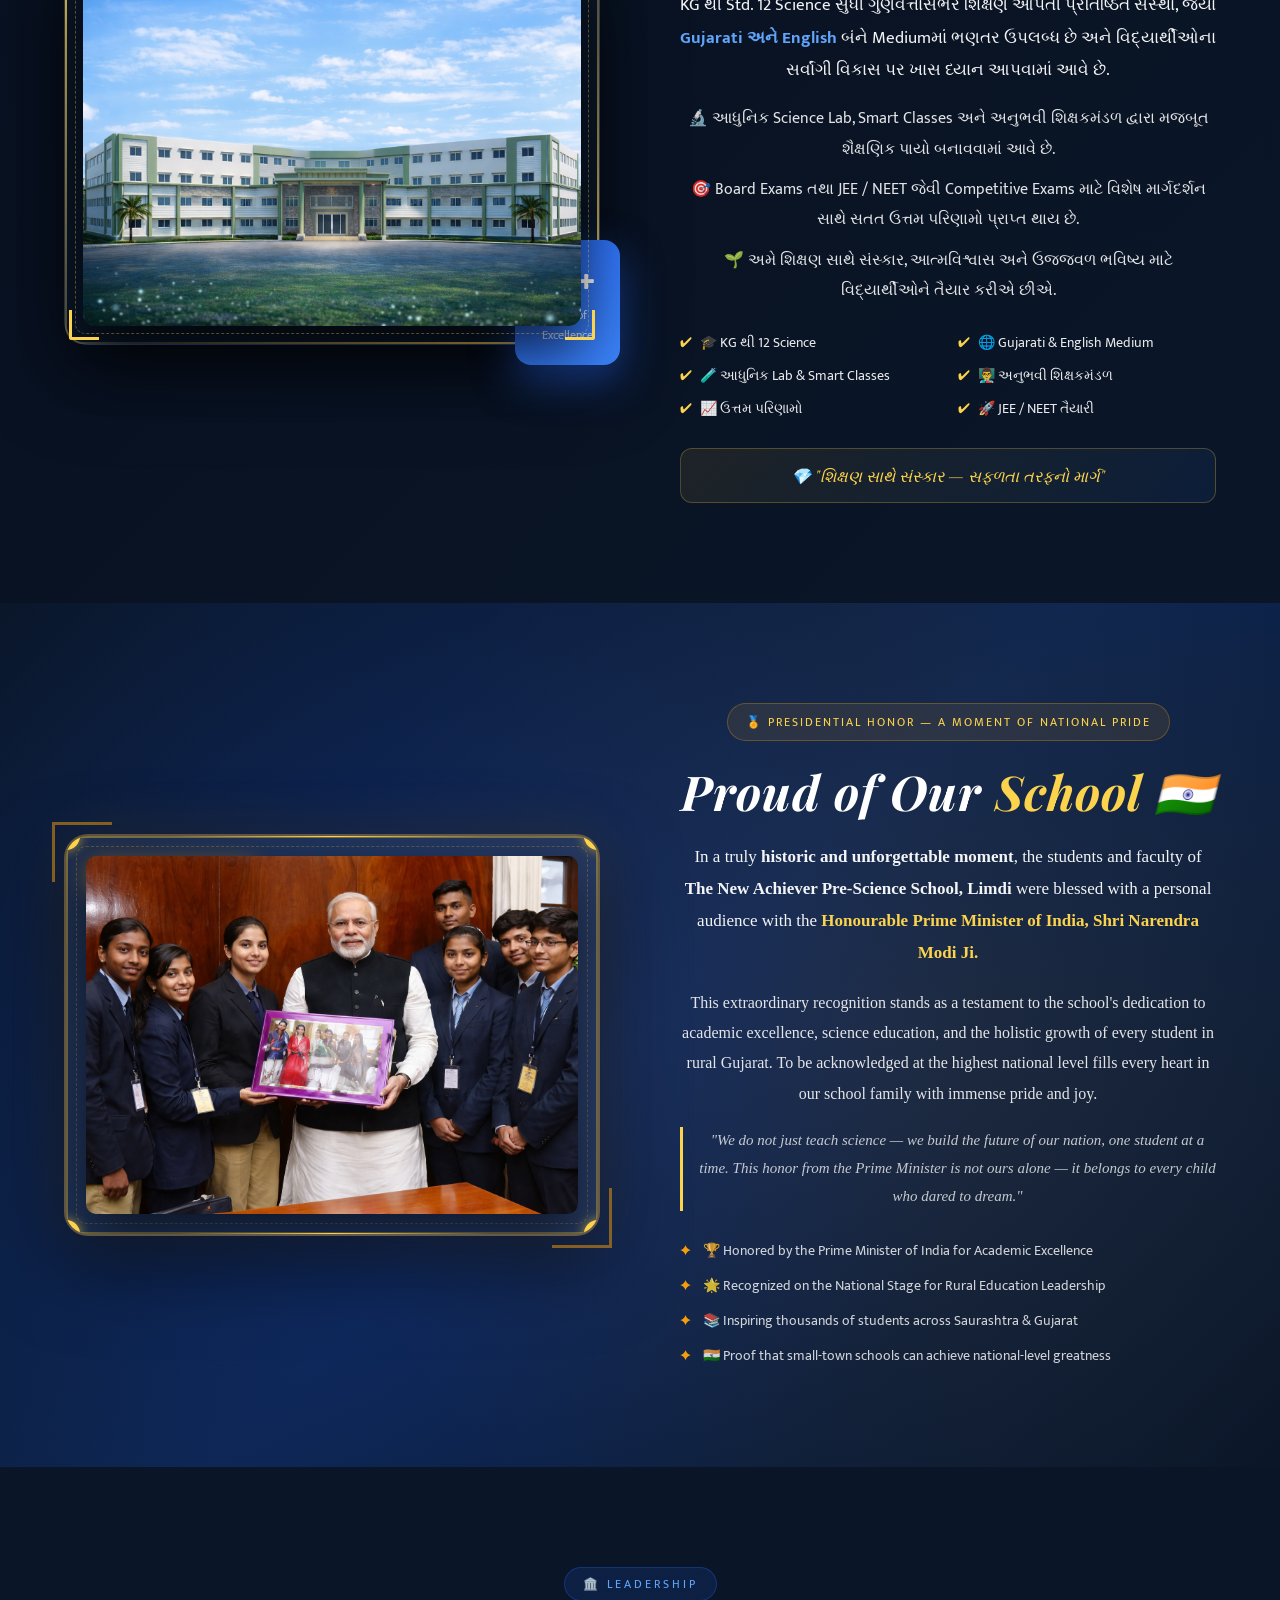
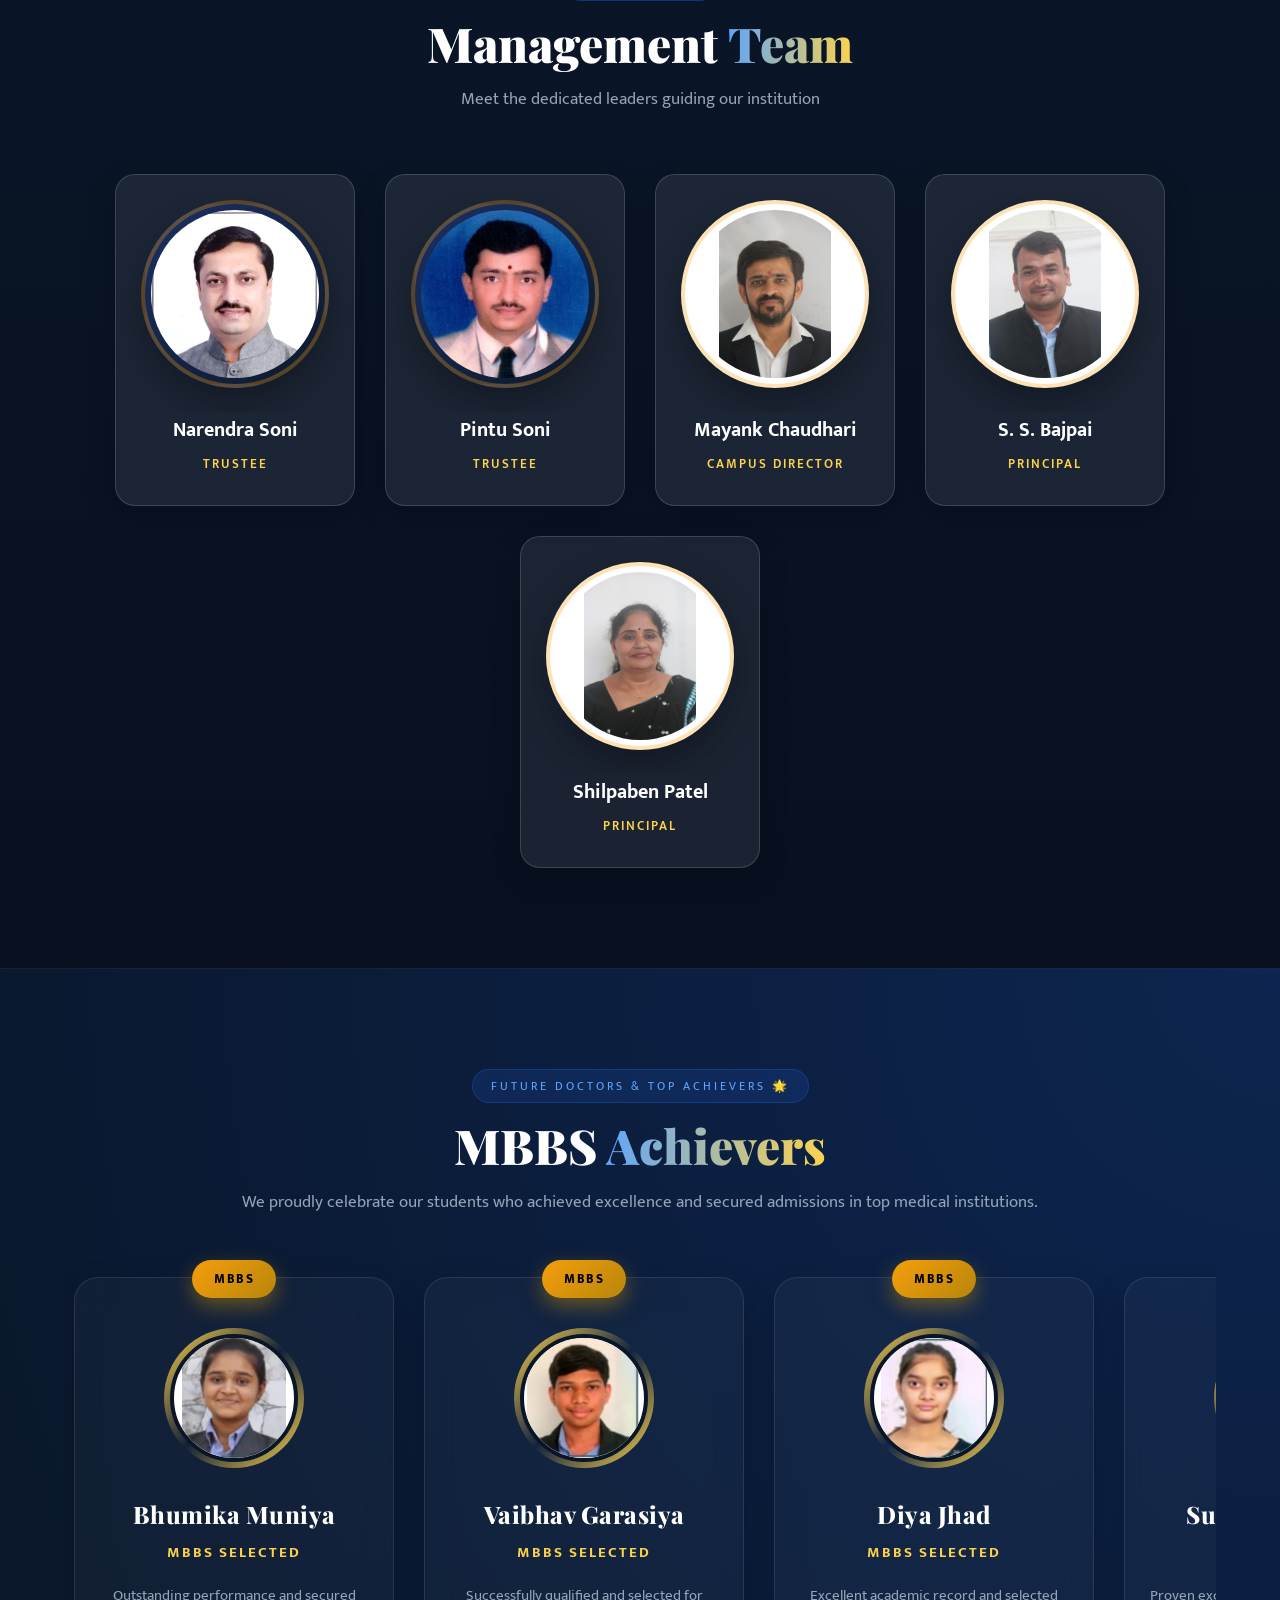
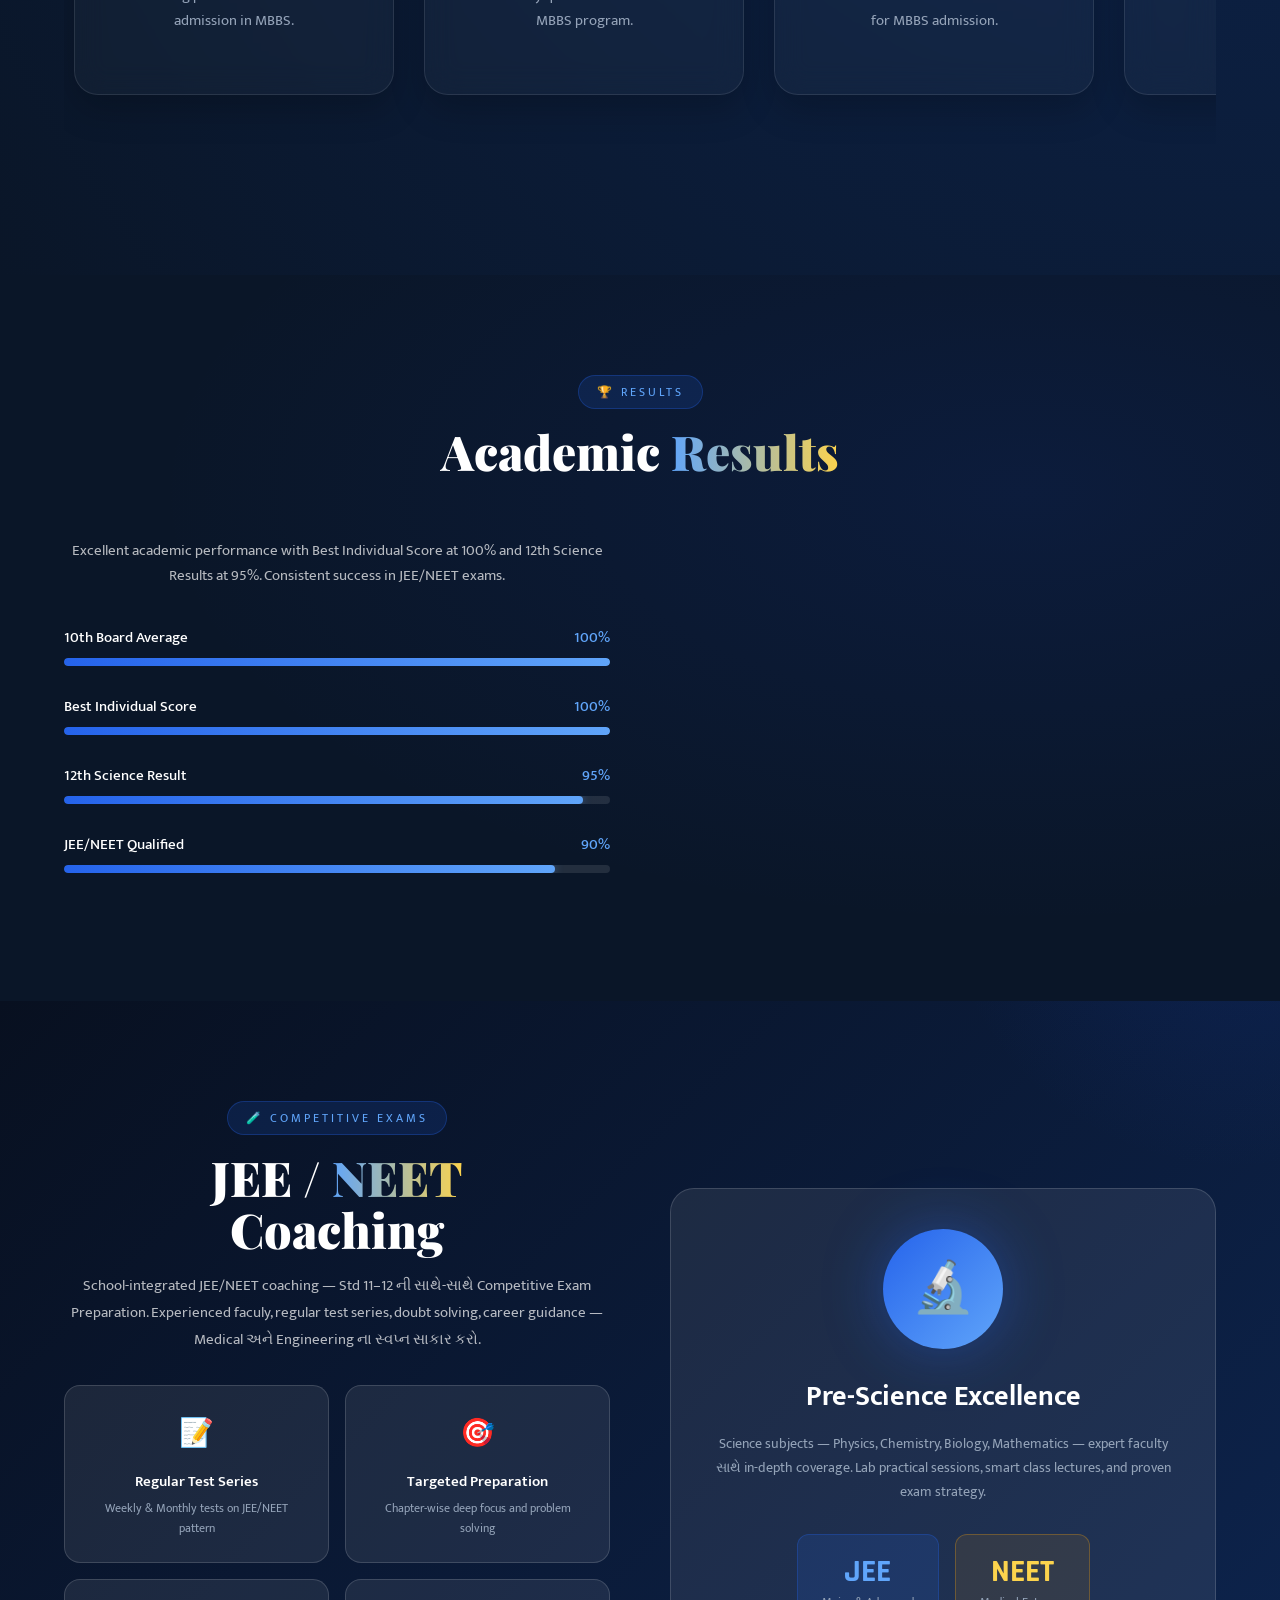
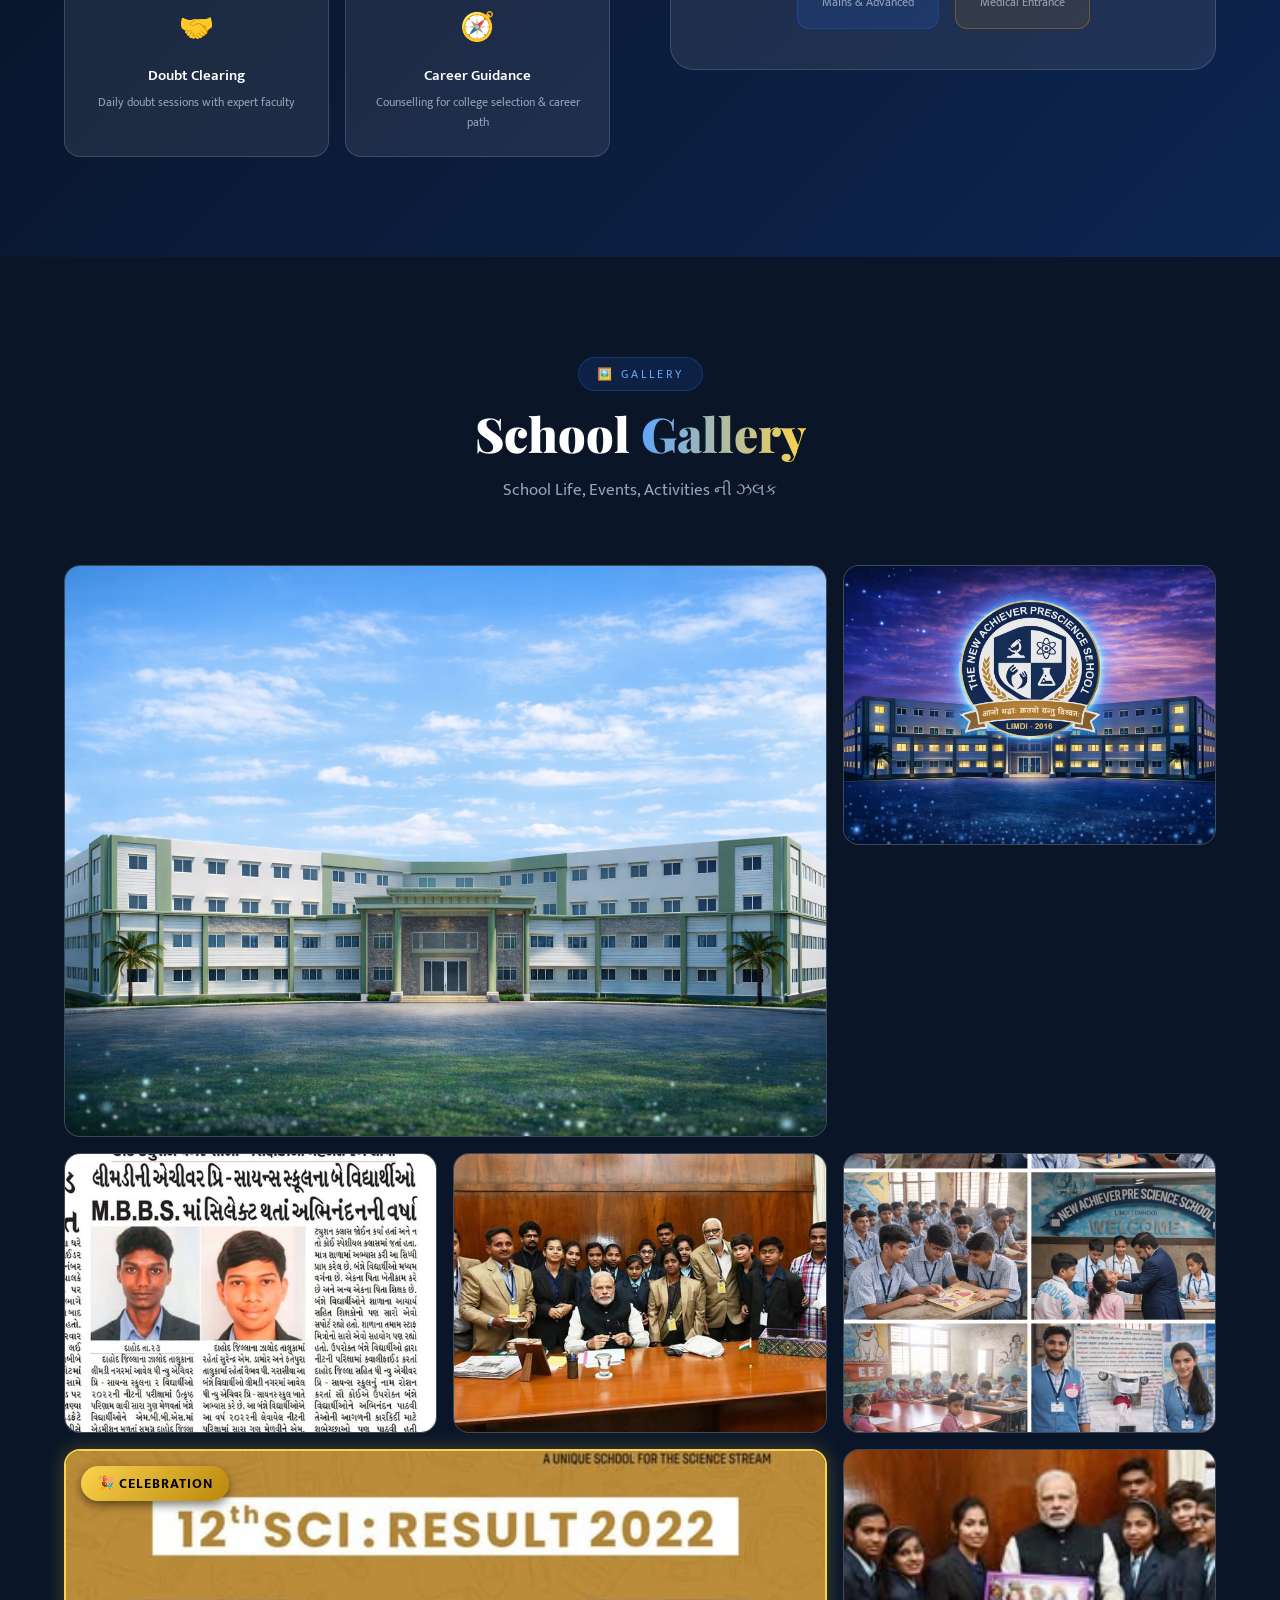
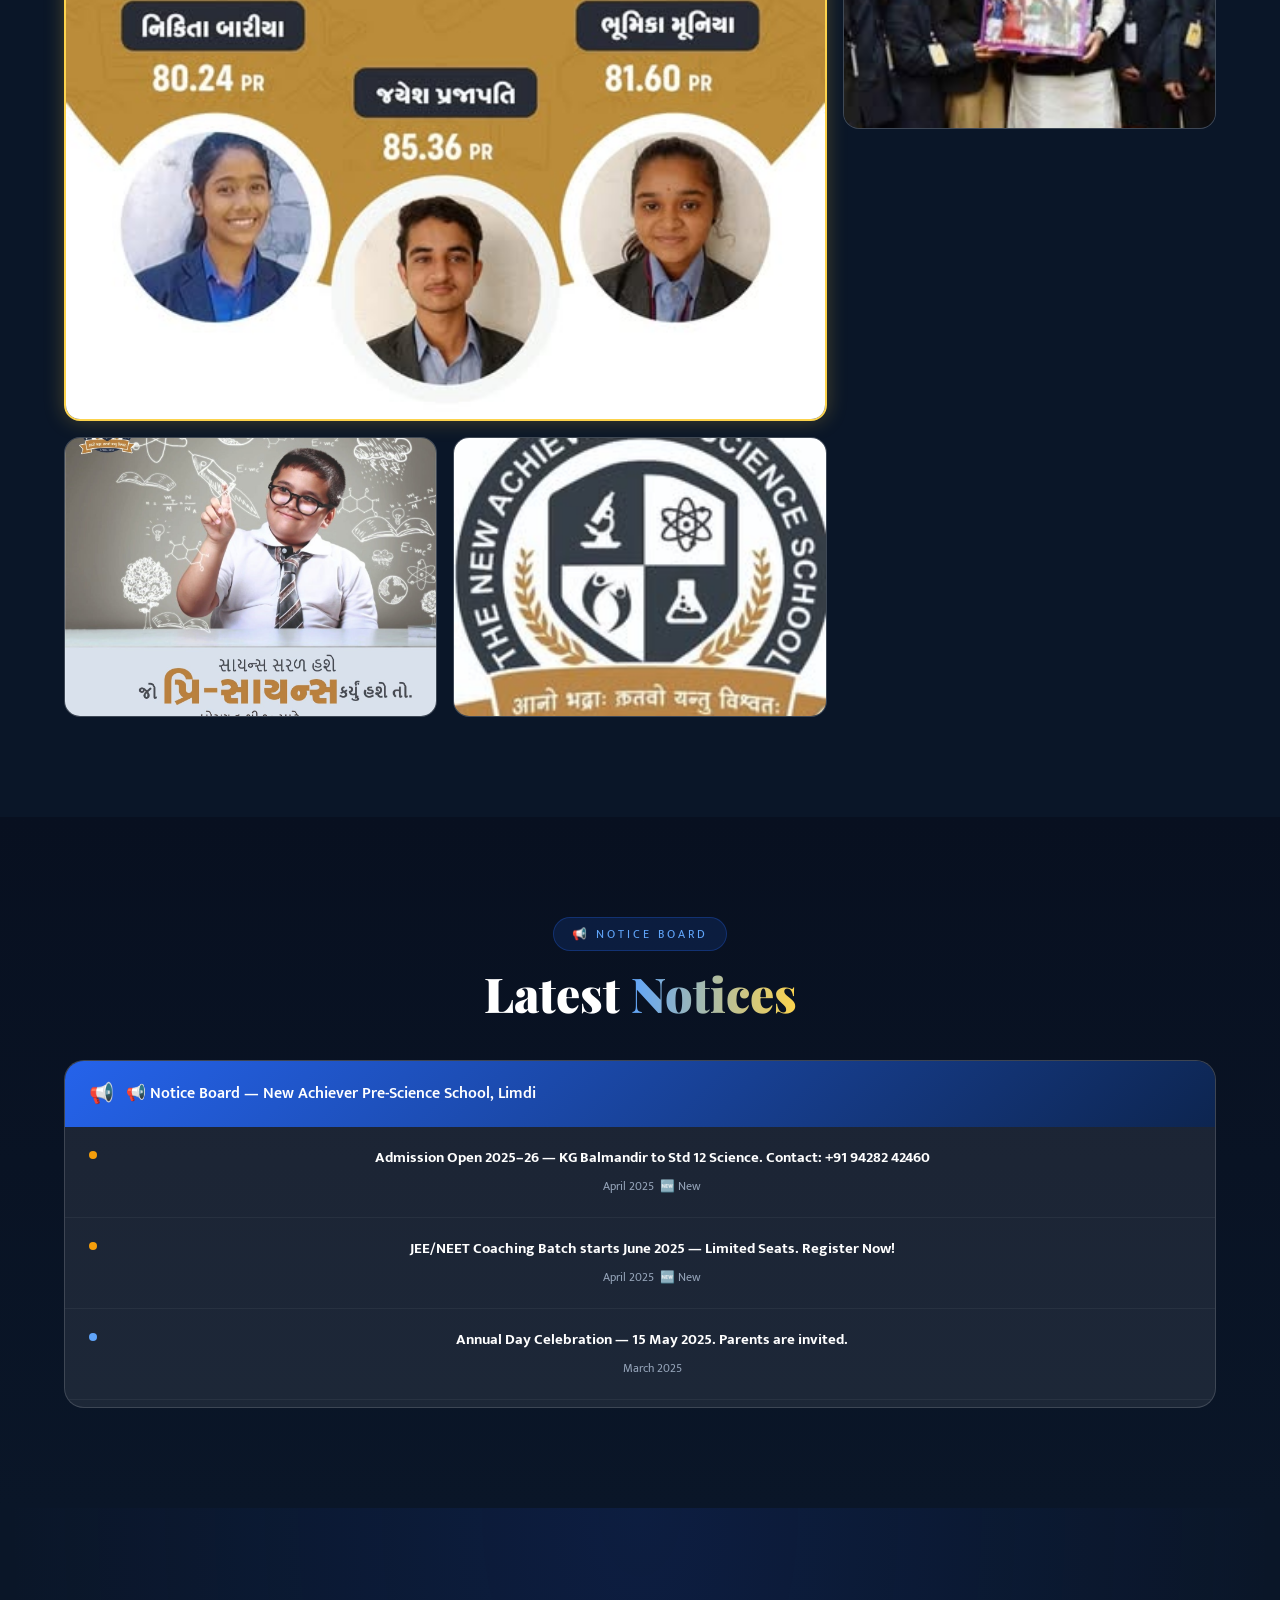
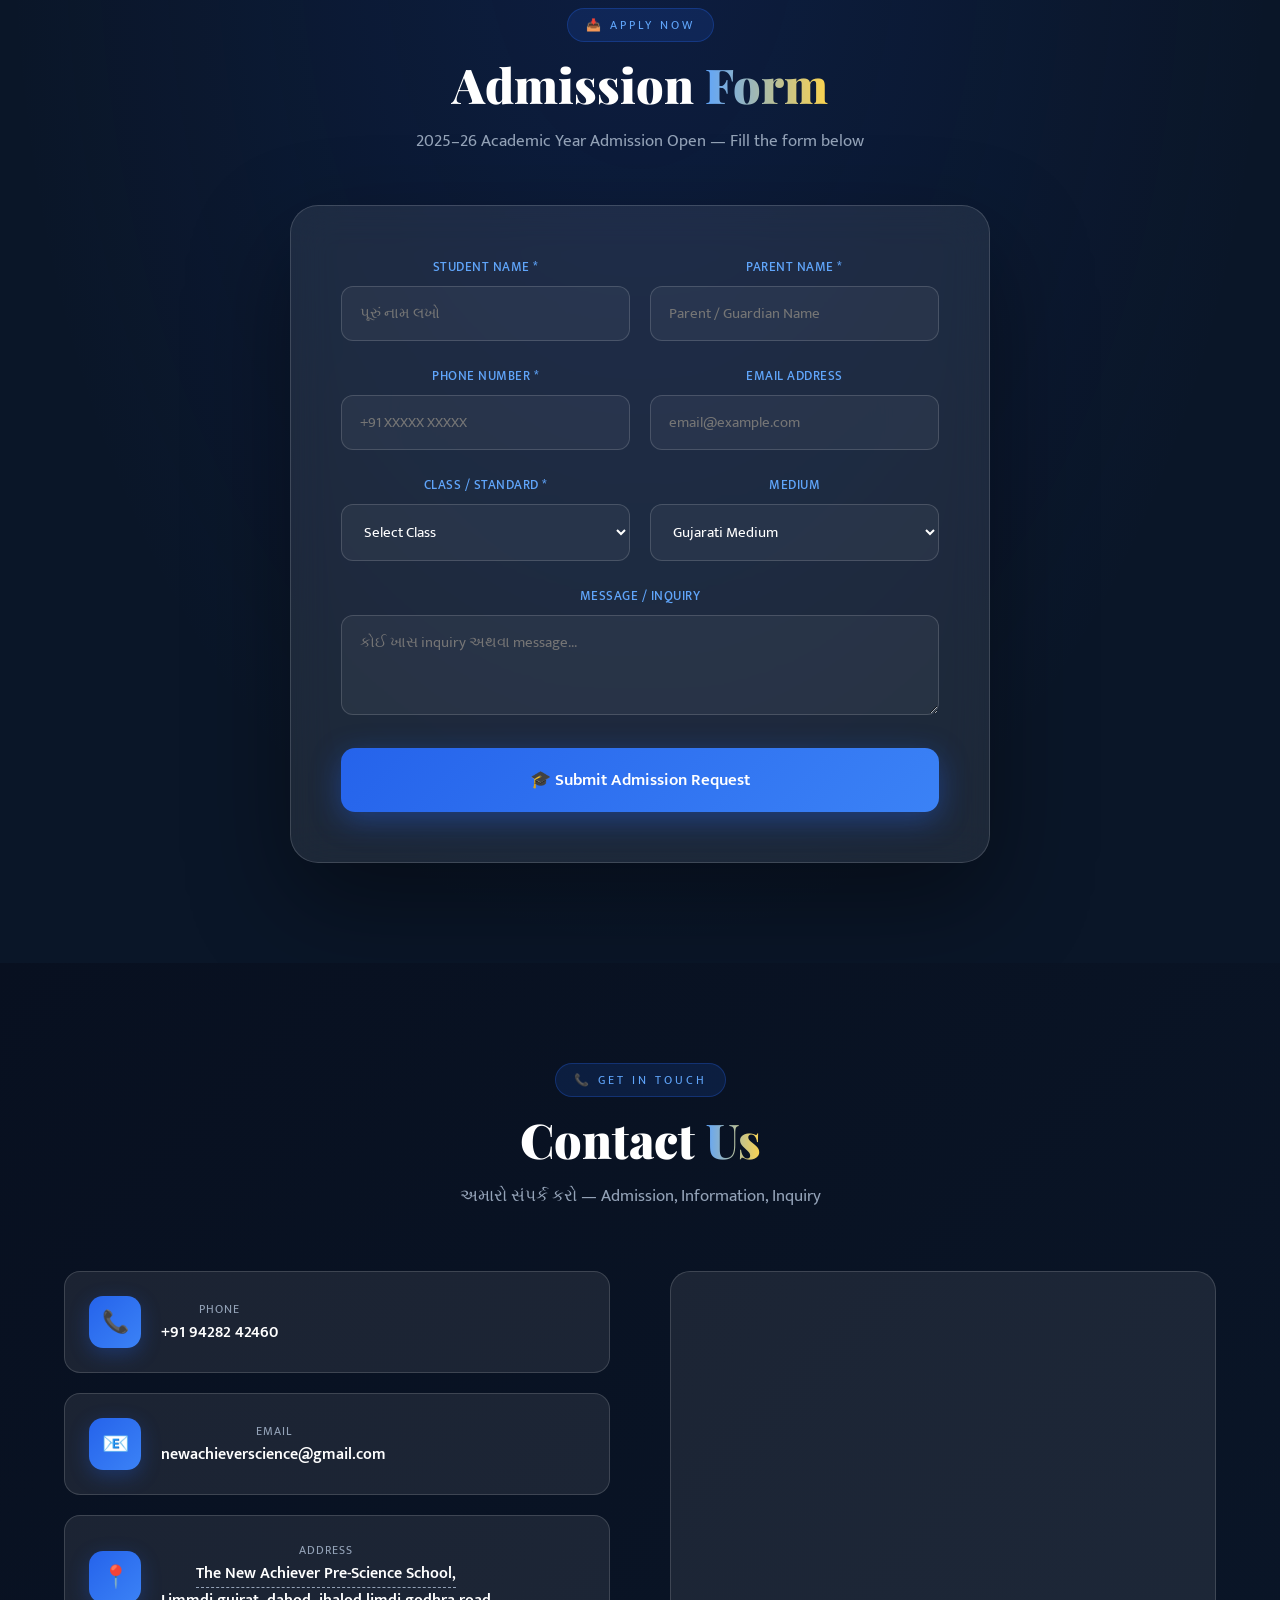
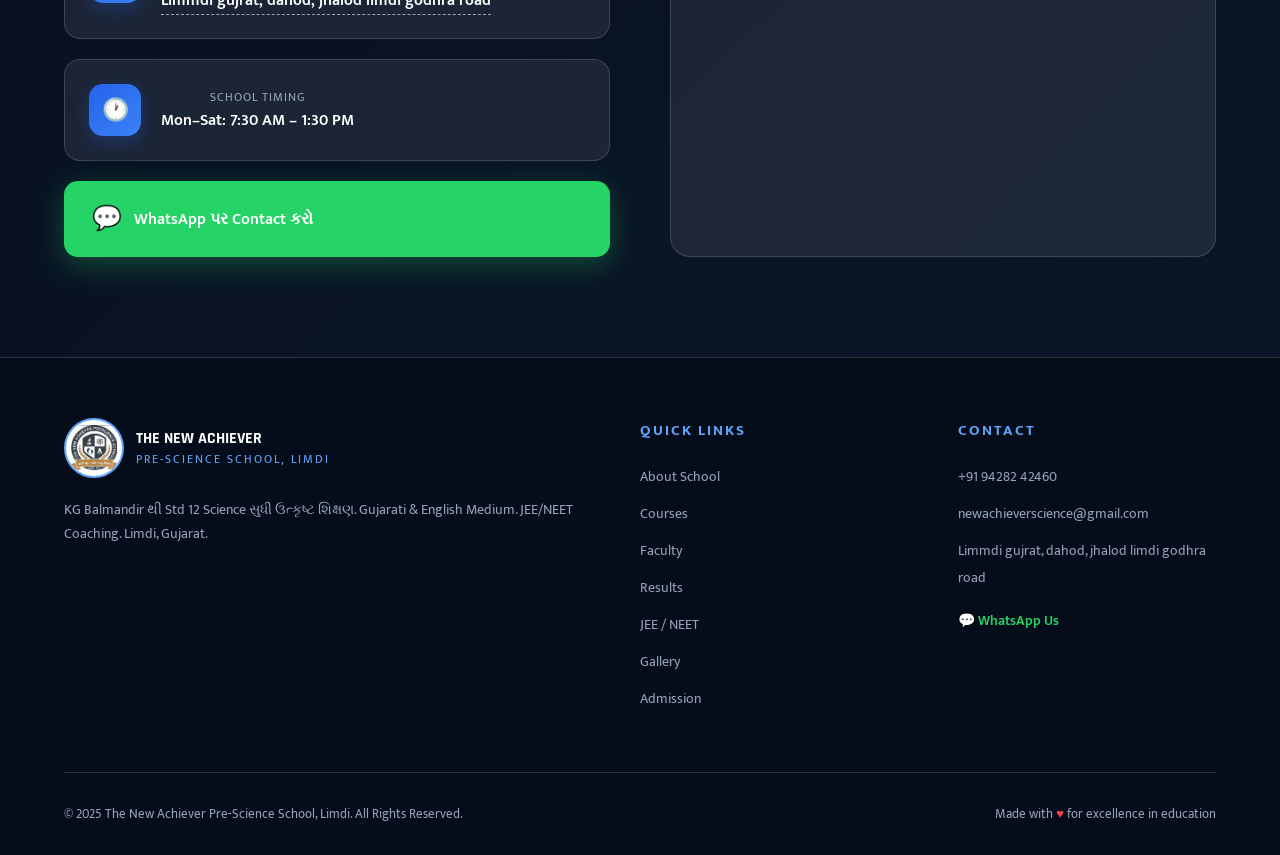
==== commit 2412114e: "Overhaul mobile UI for a premium app-like experience" ====
--- a/index.html
+++ b/index.html
@@ -405,39 +405,74 @@
     .mobile-menu {
       display: none;
       position: fixed;
-      top: 70px;
+      top: 0;
       left: 0;
-      right: 0;
-      background: rgba(10, 22, 40, 0.98);
-      backdrop-filter: blur(20px);
-      padding: 20px;
-      border-bottom: 1px solid var(--glass-border);
-      z-index: 999;
+      width: 100%;
+      height: 100vh;
+      background: rgba(10, 22, 40, 0.95);
+      backdrop-filter: blur(25px);
+      z-index: 9999;
+      padding: 100px 10%;
+      flex-direction: column;
+      align-items: center;
+      transition: all 0.5s cubic-bezier(0.4, 0, 0.2, 1);
+      opacity: 0;
+      transform: translateY(-20px);
+      pointer-events: none;
     }
 
     .mobile-menu.open {
-      display: block;
+      display: flex;
+      opacity: 1;
+      transform: translateY(0);
+      pointer-events: all;
     }
 
     .mobile-menu ul {
       list-style: none;
+      width: 100%;
+      text-align: center;
     }
 
     .mobile-menu ul li {
-      border-bottom: 1px solid var(--glass-border);
-    }
+      margin-bottom: 25px;
+      transform: translateY(20px);
+      opacity: 0;
+      transition: all 0.4s ease;
+    }
+
+    .mobile-menu.open ul li {
+      transform: translateY(0);
+      opacity: 1;
+    }
+
+    .mobile-menu.open ul li:nth-child(1) { transition-delay: 0.1s; }
+    .mobile-menu.open ul li:nth-child(2) { transition-delay: 0.2s; }
+    .mobile-menu.open ul li:nth-child(3) { transition-delay: 0.3s; }
+    .mobile-menu.open ul li:nth-child(4) { transition-delay: 0.4s; }
+    .mobile-menu.open ul li:nth-child(5) { transition-delay: 0.5s; }
+    .mobile-menu.open ul li:nth-child(6) { transition-delay: 0.6s; }
 
     .mobile-menu ul li a {
-      display: block;
-      padding: 14px 10px;
-      color: var(--white);
+      font-size: 28px;
+      font-weight: 800;
+      color: #fff;
       text-decoration: none;
-      font-size: 15px;
+      font-family: 'Playfair Display', serif;
       transition: color 0.3s;
     }
 
     .mobile-menu ul li a:hover {
       color: var(--blue-glow);
+    }
+
+    .menu-close {
+      position: absolute;
+      top: 30px;
+      right: 30px;
+      font-size: 32px;
+      color: #fff;
+      cursor: pointer;
     }
 
     /* ───── HERO ───── */
@@ -2643,18 +2678,101 @@
       }
     }
 
-    @media (max-width: 600px) {
-      .poster-card {
-        width: 160px;
-      }
-
-      .poster-img-box {
-        width: 160px;
-        height: 190px;
-      }
-
-      .poster-name {
+    @media (max-width: 768px) {
+      .hero-content {
+        margin-top: 180px;
+        padding: 0 8%;
+      }
+
+      .hero-title {
+        font-size: 38px;
+      }
+
+      .hero-tagline {
         font-size: 16px;
+        line-height: 1.6;
+      }
+
+      .hero-btns {
+        flex-direction: column;
+        gap: 15px;
+      }
+
+      .btn {
+        width: 100%;
+        justify-content: center;
+      }
+
+      .nav-links {
+        display: none;
+      }
+
+      .nav-btn {
+        display: none;
+      }
+
+      .menu-btn {
+        display: block !important;
+      }
+
+      section {
+        padding: 60px 5%;
+      }
+
+      .section-title {
+        font-size: 32px;
+      }
+
+      /* Horizontal Scrolling for Achievements & Courses on Mobile */
+      .achievements-row, .courses-grid {
+        display: flex !important;
+        flex-direction: row !important;
+        overflow-x: auto !important;
+        scroll-snap-type: x mandatory !important;
+        padding-bottom: 25px !important;
+        gap: 20px !important;
+        justify-content: flex-start !important;
+        -webkit-overflow-scrolling: touch;
+      }
+
+      .achievement-card, .course-card {
+        min-width: 85vw !important;
+        flex: 0 0 85vw !important;
+        scroll-snap-align: center !important;
+      }
+
+      .achievements-row::-webkit-scrollbar, .courses-grid::-webkit-scrollbar {
+        display: none;
+      }
+
+      /* Stats stacking */
+      .stats-row {
+        grid-template-columns: 1fr 1fr;
+        gap: 20px;
+      }
+
+      /* Feature stacking */
+      .features-grid {
+        grid-template-columns: 1fr;
+      }
+
+      .feature-card {
+        padding: 30px 20px;
+      }
+
+      /* Management Grid */
+      .management-grid {
+        grid-template-columns: 1fr;
+      }
+    }
+
+    @media (max-width: 480px) {
+      .stats-row {
+        grid-template-columns: 1fr;
+      }
+
+      .hero-title {
+        font-size: 32px;
       }
     }
 
@@ -2725,19 +2843,19 @@
   </nav>
 
   <div class="mobile-menu" id="mobileMenu">
+    <div class="menu-close" onclick="toggleMenu()">&times;</div>
     <ul>
       <li><a href="#about" onclick="toggleMenu()">About</a></li>
       <li><a href="#courses" onclick="toggleMenu()">Courses</a></li>
       <li><a href="#management" onclick="toggleMenu()">Management Team</a></li>
       <li><a href="#student-achievements" onclick="toggleMenu()">Achievements</a></li>
       <li><a href="#results" onclick="toggleMenu()">Results</a></li>
-      <li><a href="#jee-neet" onclick="toggleMenu()">JEE / NEET</a></li>
+      <li><a href="#jee-neet" onclick="toggleMenu()">JEE/NEET</a></li>
       <li><a href="#gallery" onclick="toggleMenu()">Gallery</a></li>
-      <li><a href="#notices" onclick="toggleMenu()">Notice Board</a></li>
-      <li><a href="#admission" onclick="toggleMenu()">Admission Open</a></li>
       <li><a href="#contact" onclick="toggleMenu()">Contact</a></li>
     </ul>
   </div>
+
   <!-- CINEMATIC FULL-WIDTH HERO -->
   <section class="hero-full" id="home">
     <div class="hero-full-overlay"></div>
@@ -3632,7 +3750,17 @@
 
     // ── MOBILE MENU ──
     function toggleMenu() {
-      document.getElementById('mobileMenu').classList.toggle('open');
+      const menu = document.getElementById('mobileMenu');
+      const hamburger = document.querySelector('.hamburger');
+      menu.classList.toggle('open');
+      hamburger.classList.toggle('active');
+      
+      // Prevent scrolling when menu is open
+      if (menu.classList.contains('open')) {
+        document.body.style.overflow = 'hidden';
+      } else {
+        document.body.style.overflow = 'auto';
+      }
     }
 
     // ── NOTICE BOARD ──
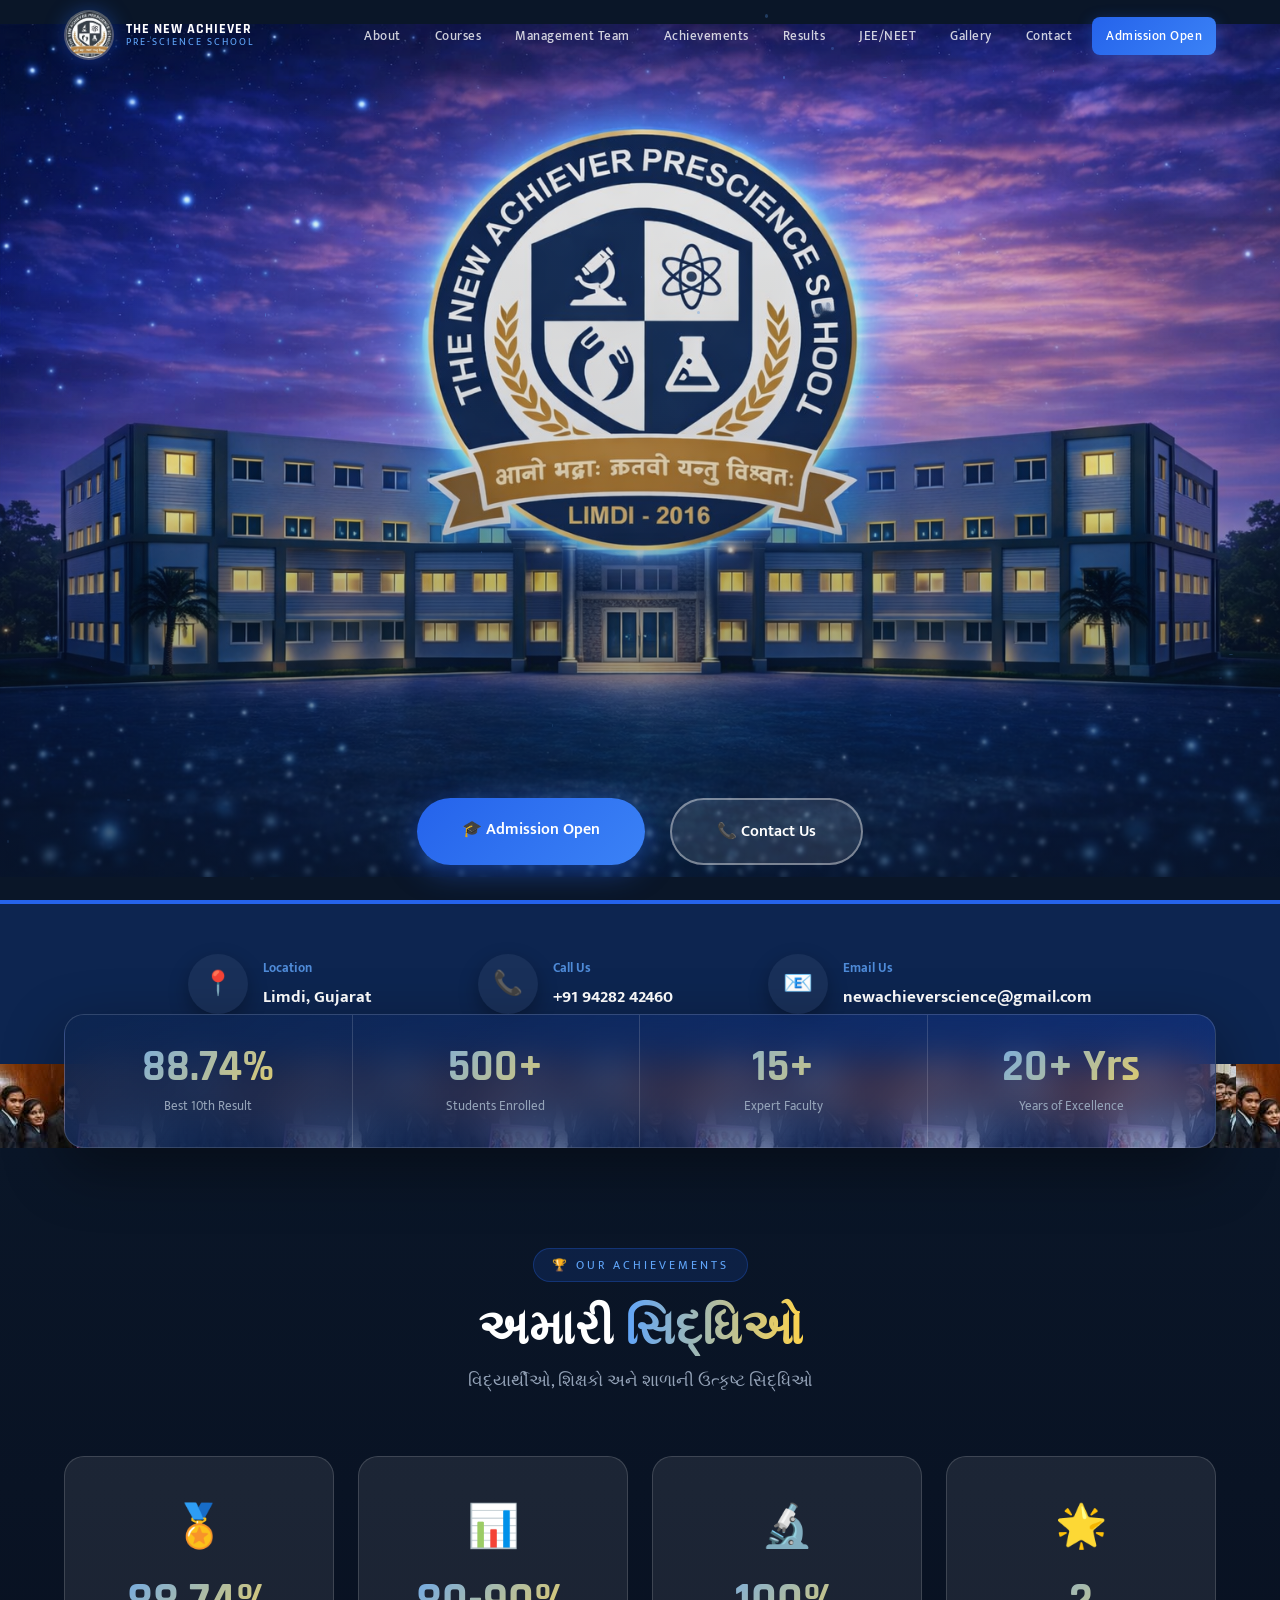
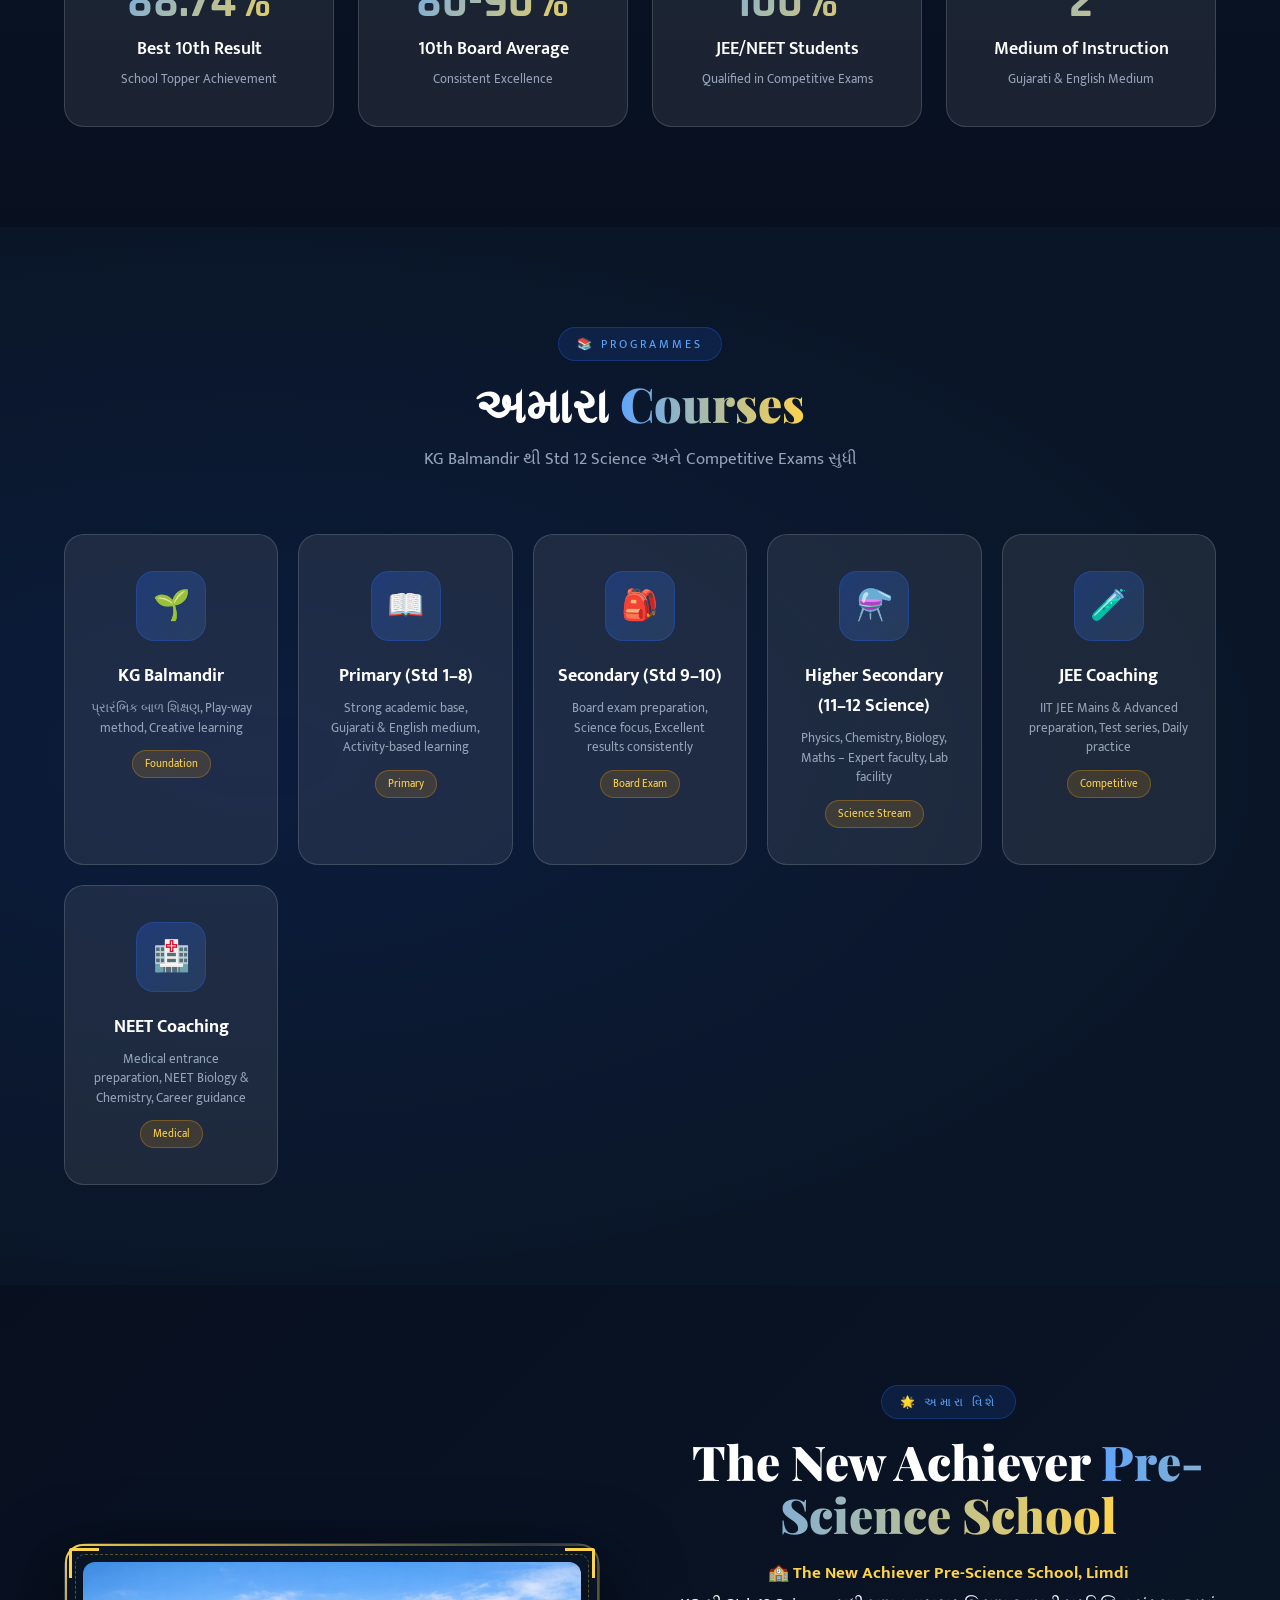
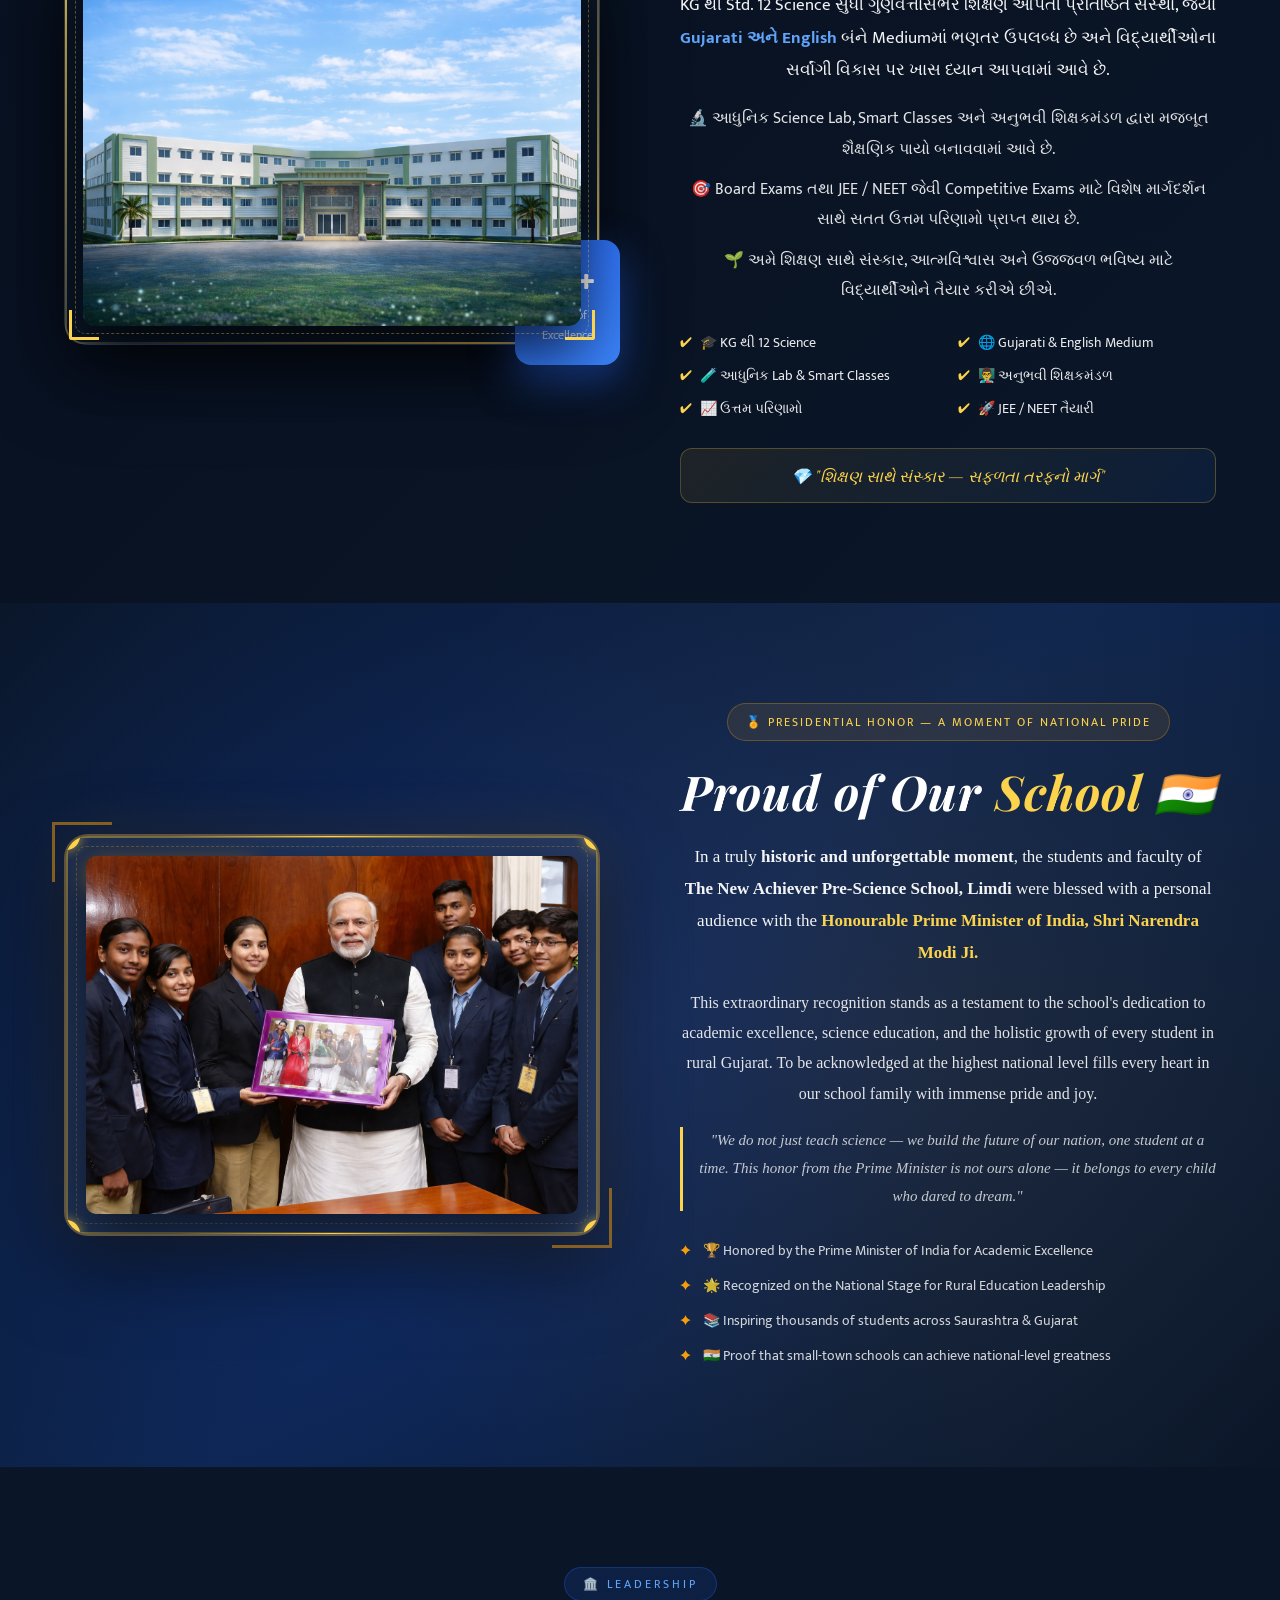
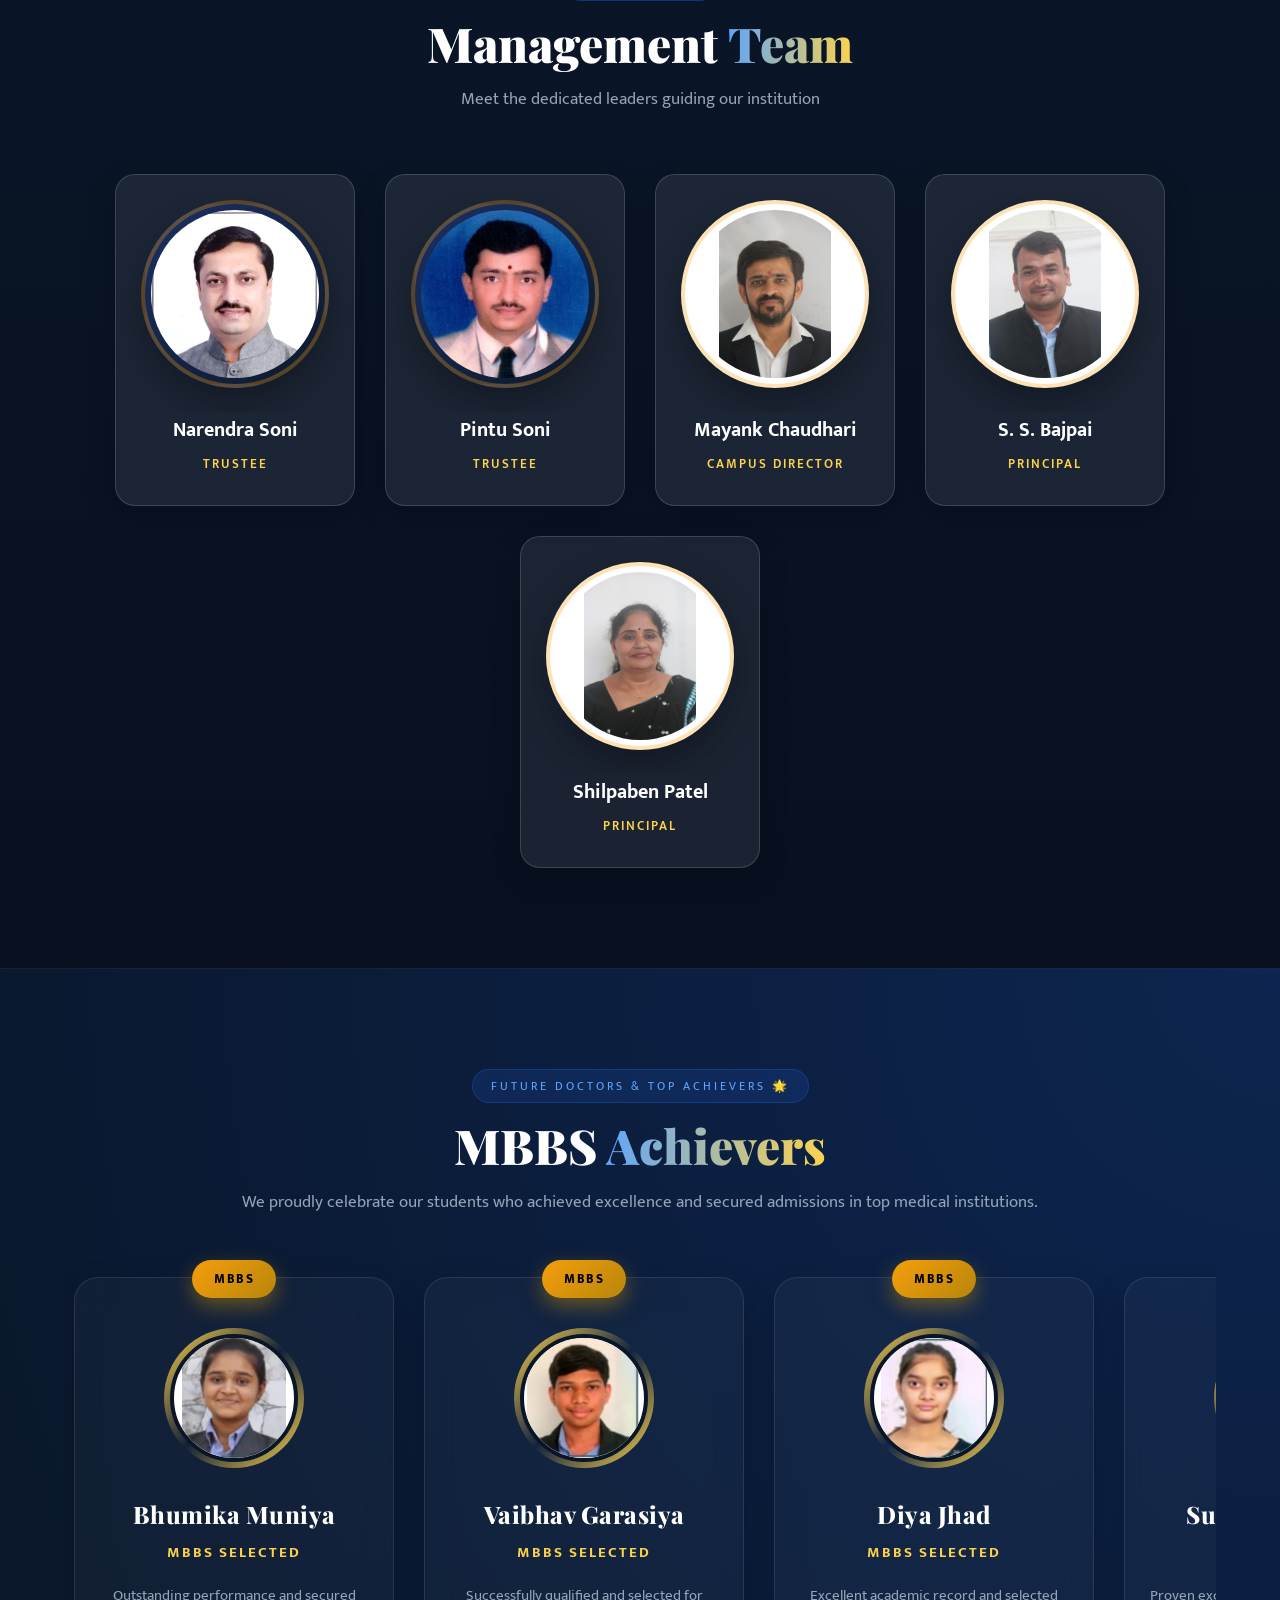
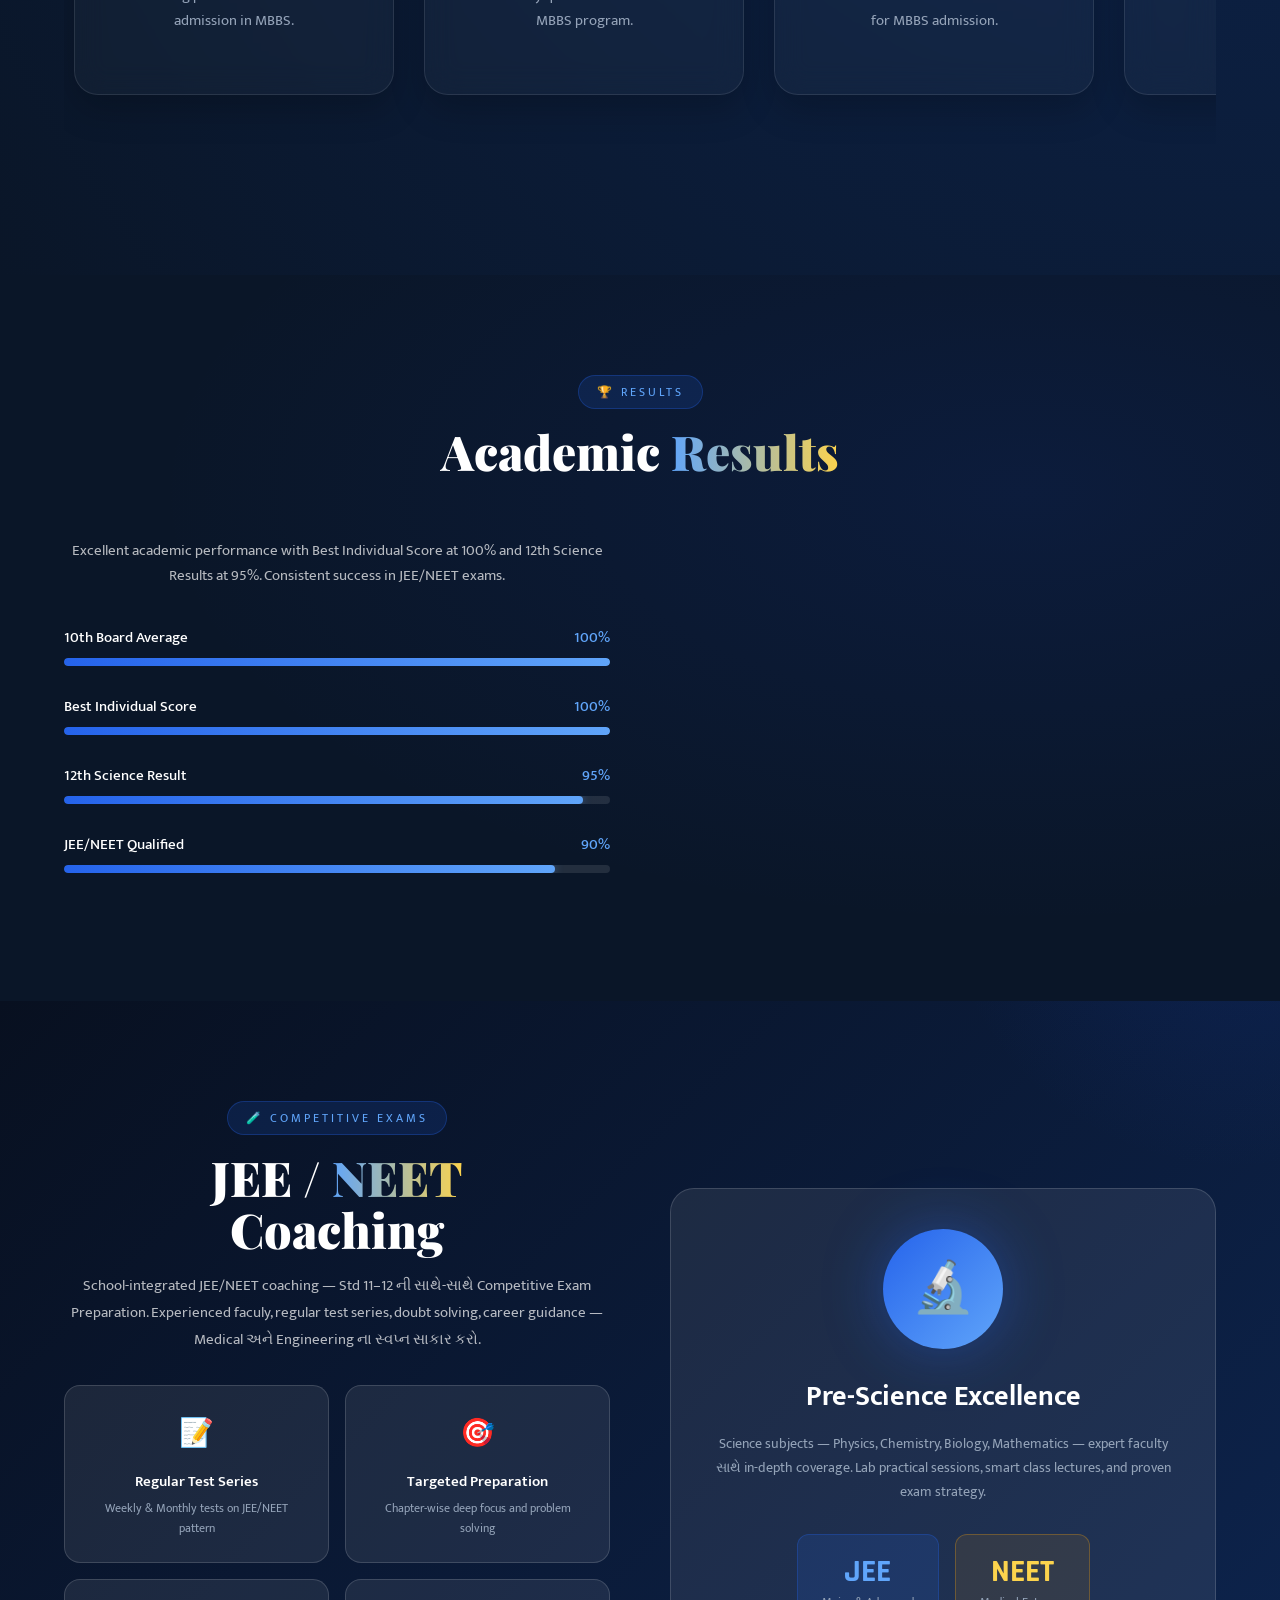
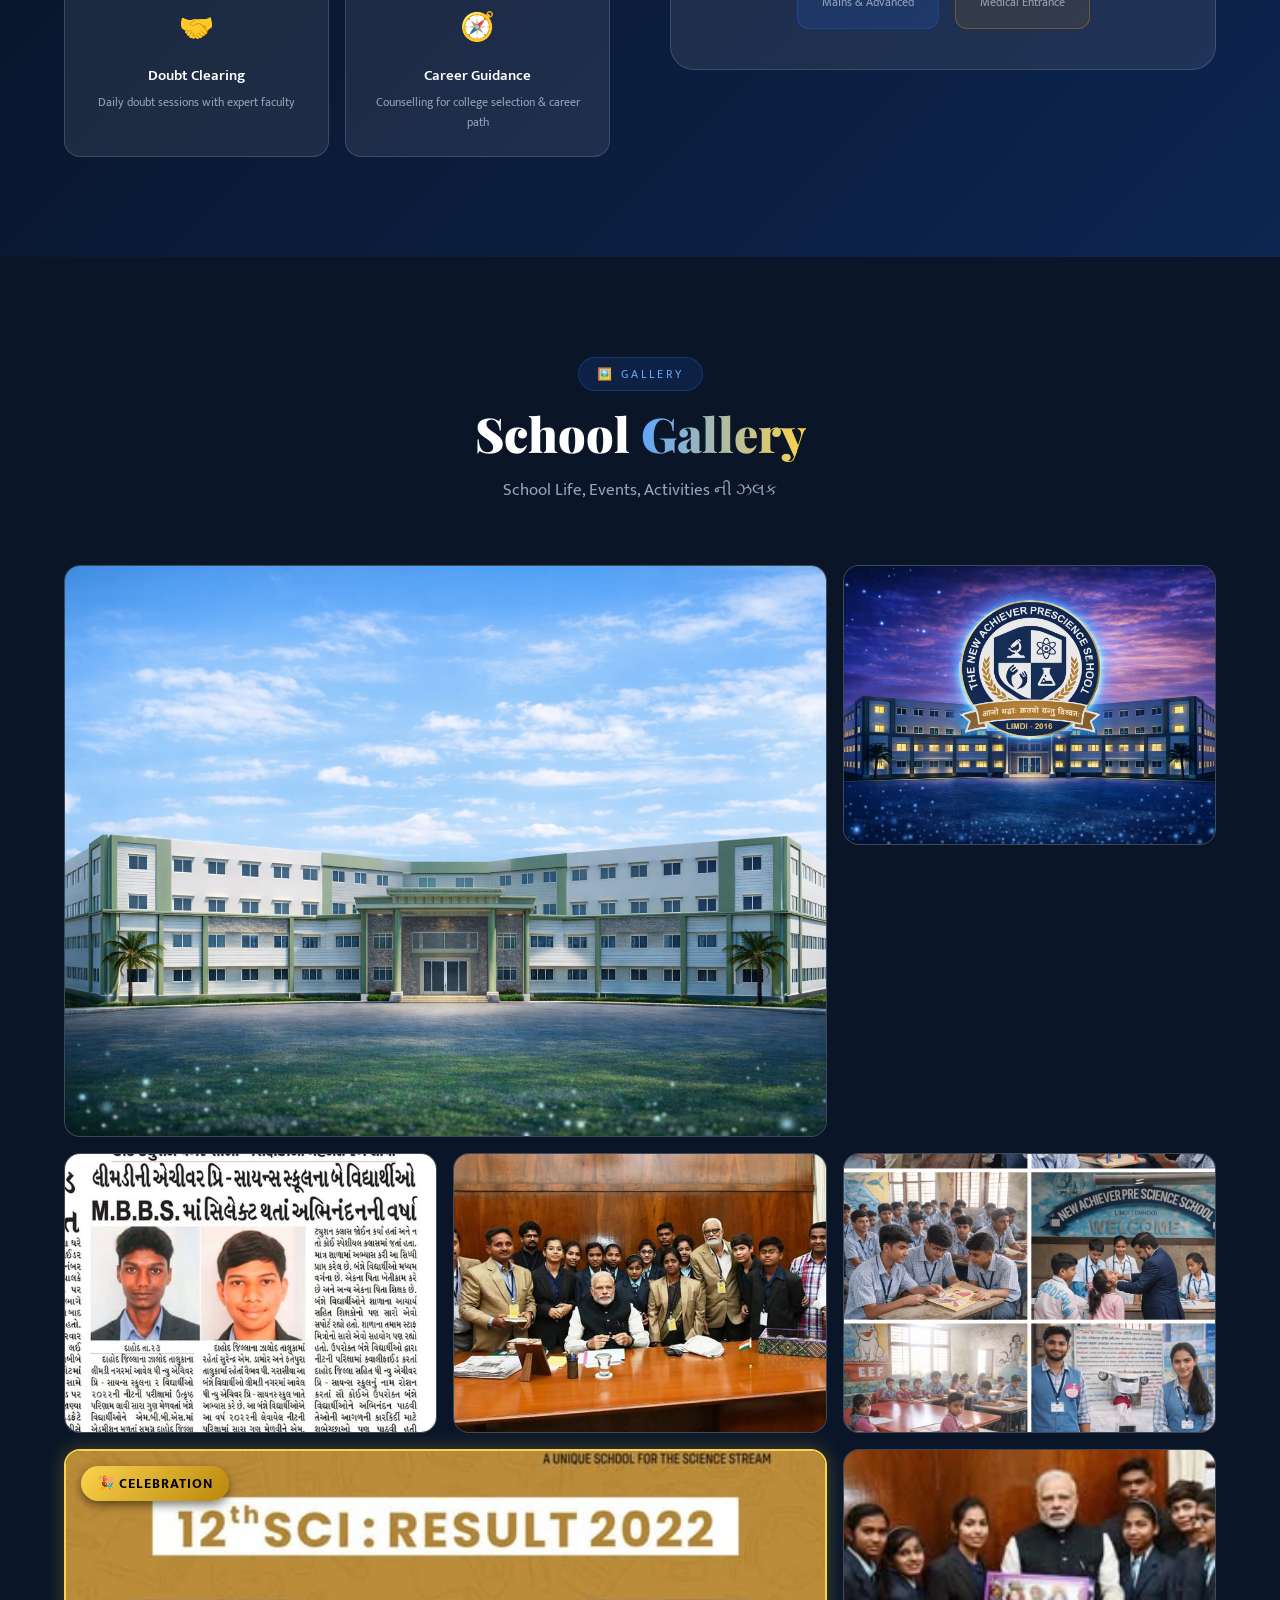
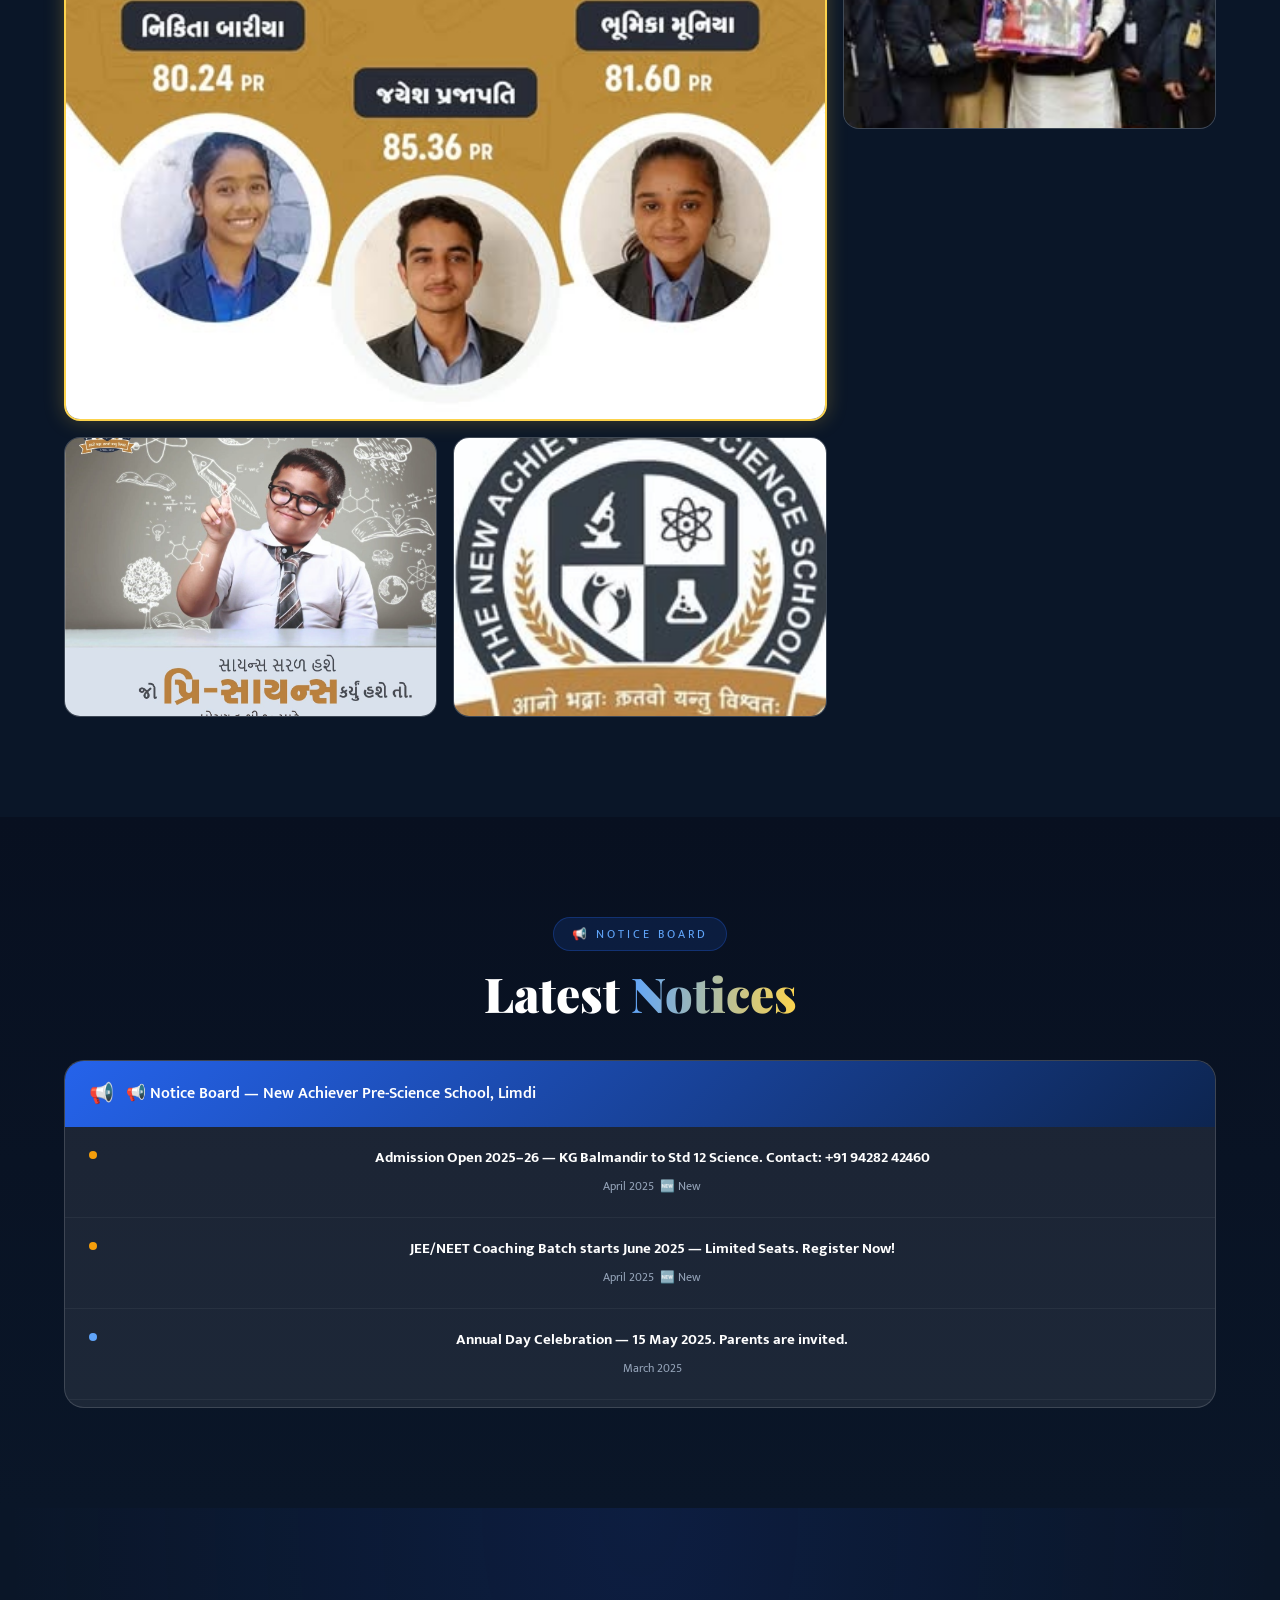
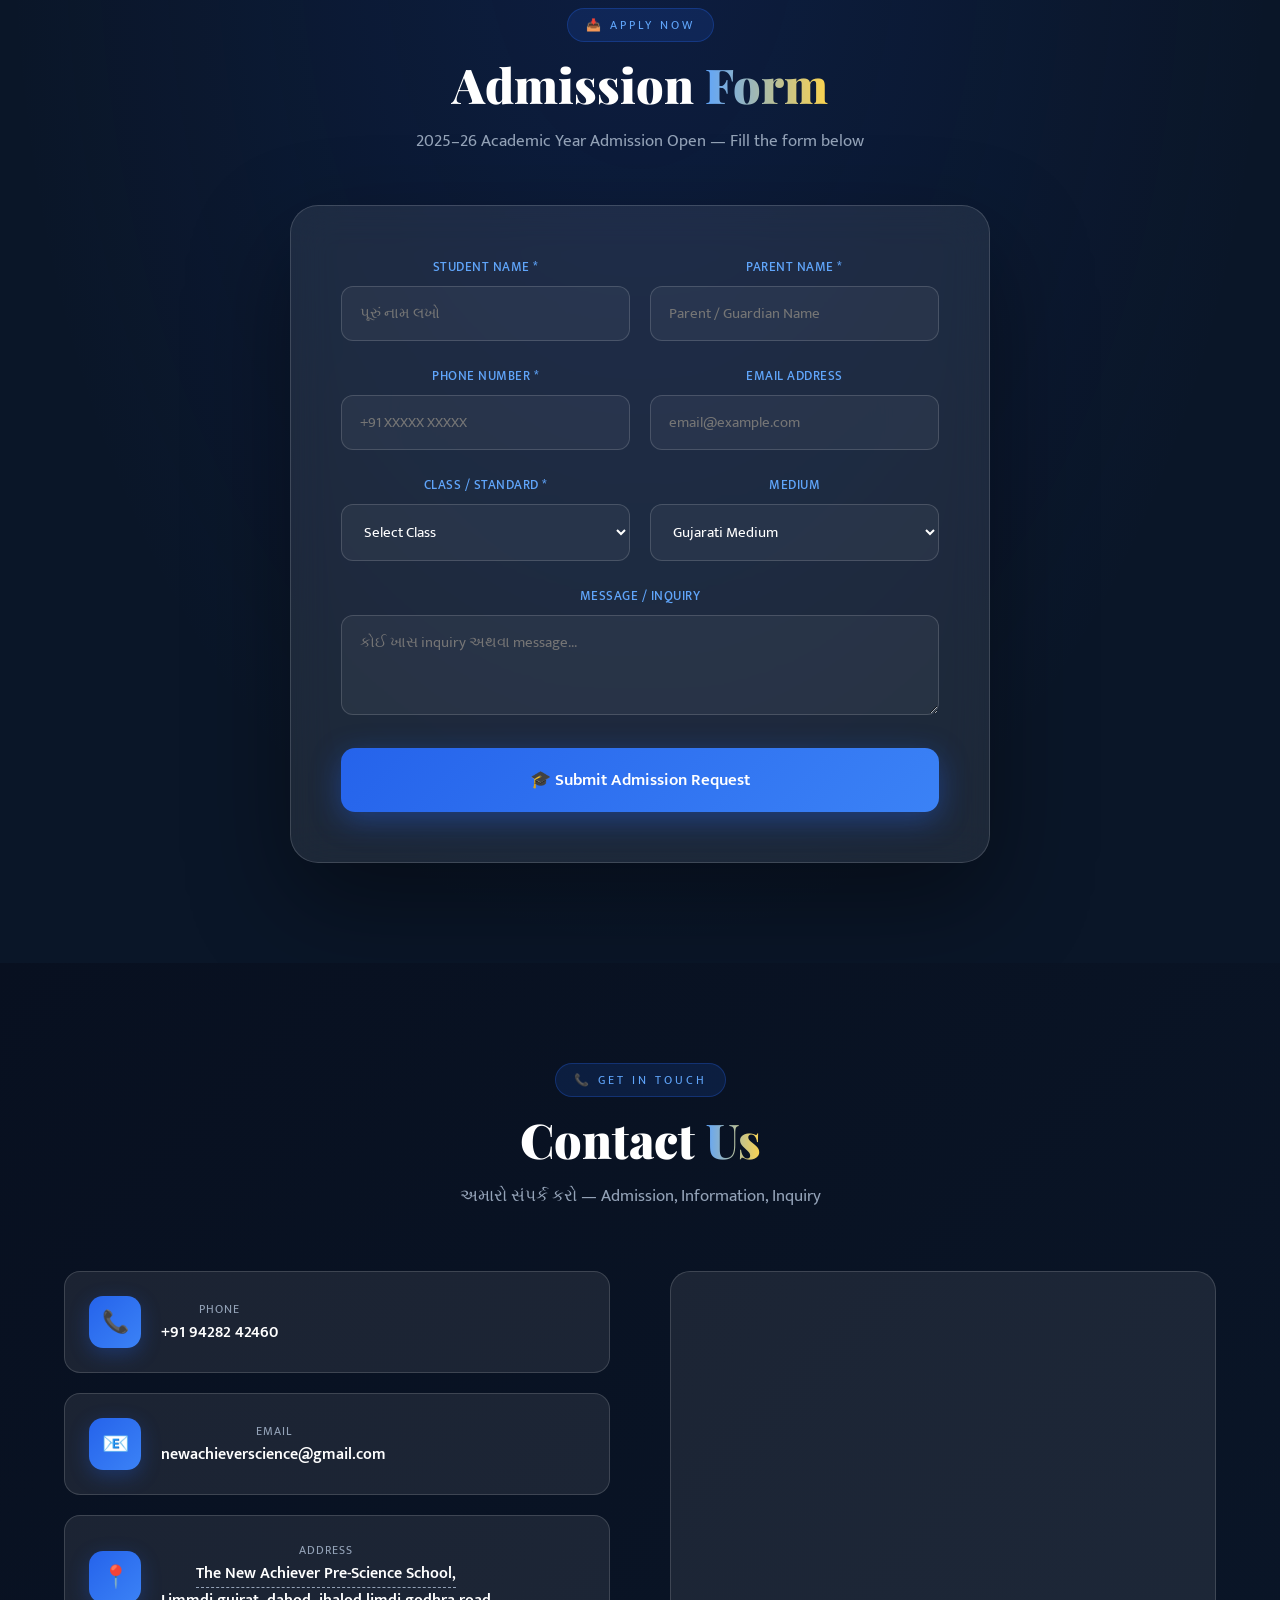
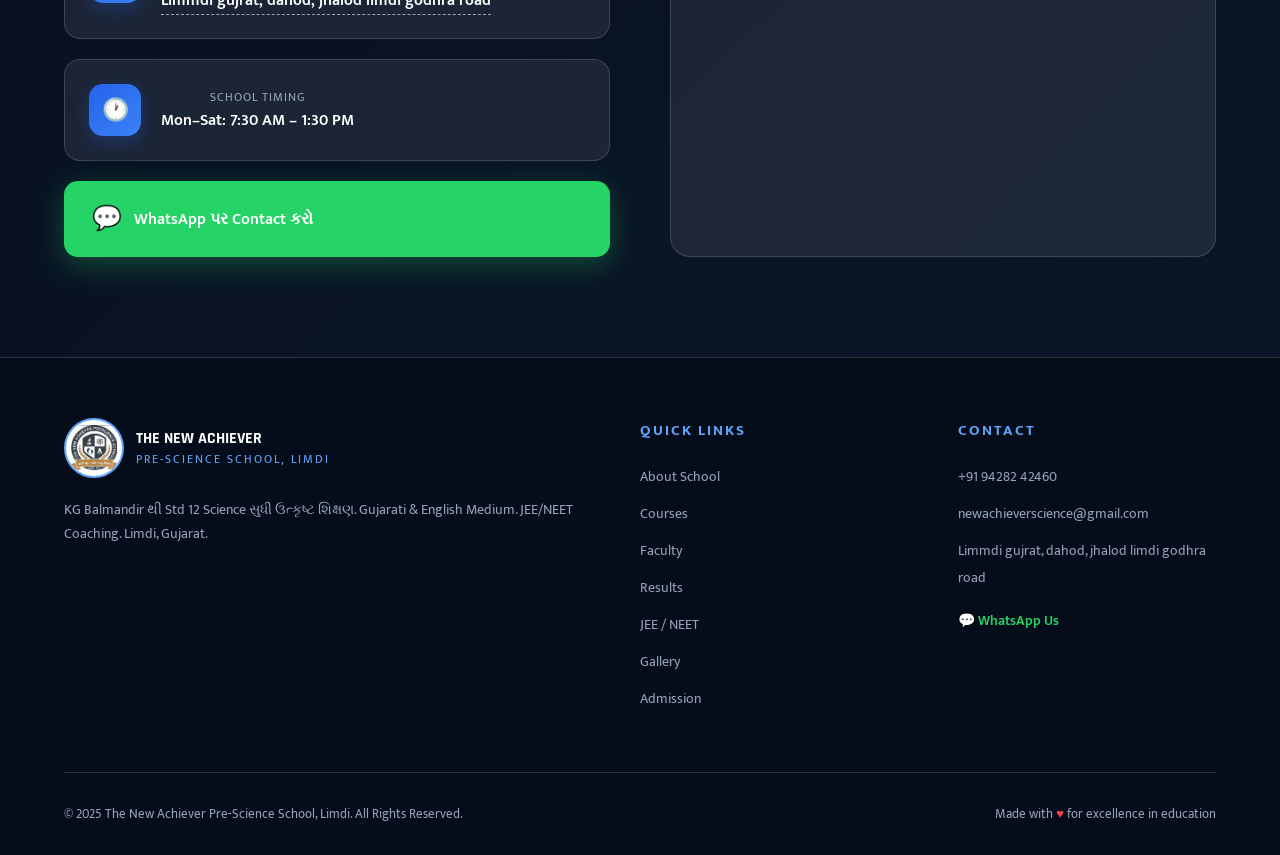
==== commit 23a02fdc: "Remove Modi photo from intro section" ====
--- a/index.html
+++ b/index.html
@@ -2801,9 +2801,6 @@
 
       <div class="intro-welcome">Welcome To</div>
 
-      <div class="intro-image">
-        <img src="images/modi.jpg">
-      </div>
 
       <div class="intro-school-name">The New Achiever Pre-Science School</div>
       <div class="intro-location">LIMDI, GUJARAT</div>
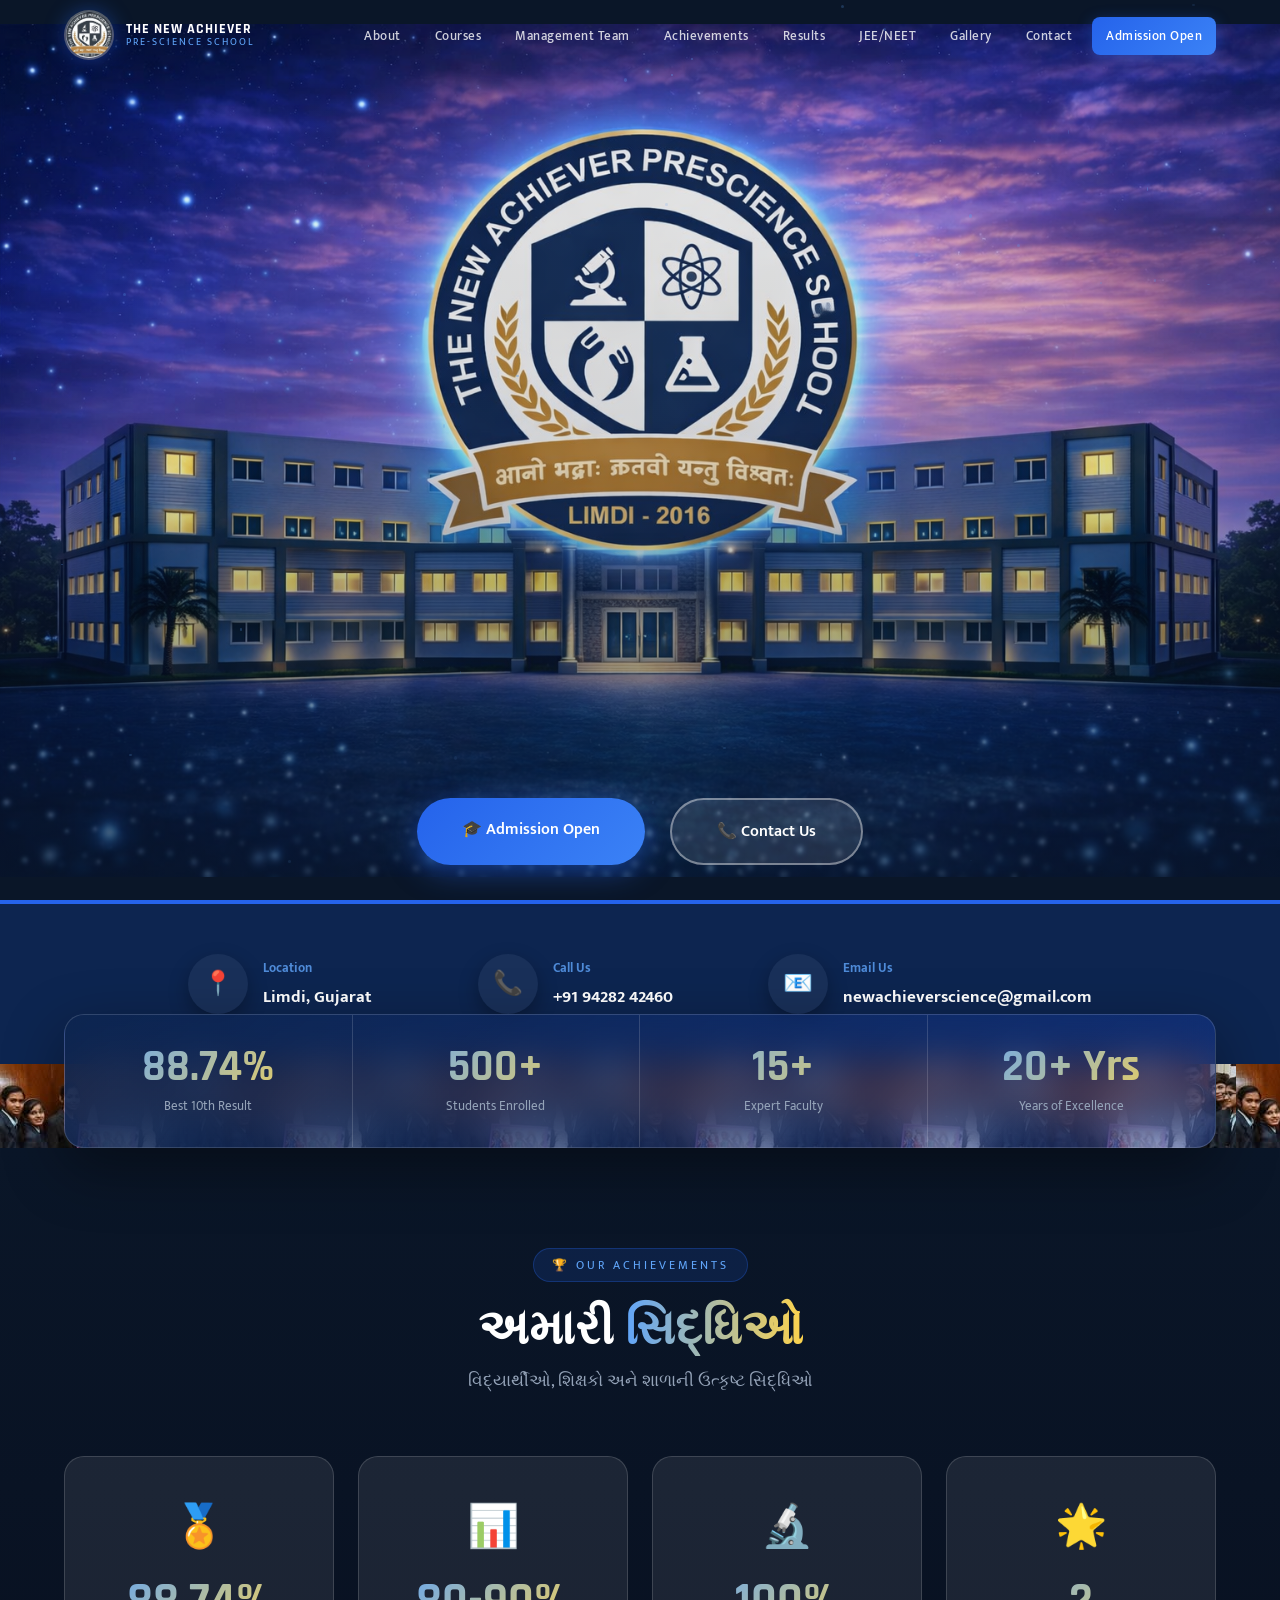
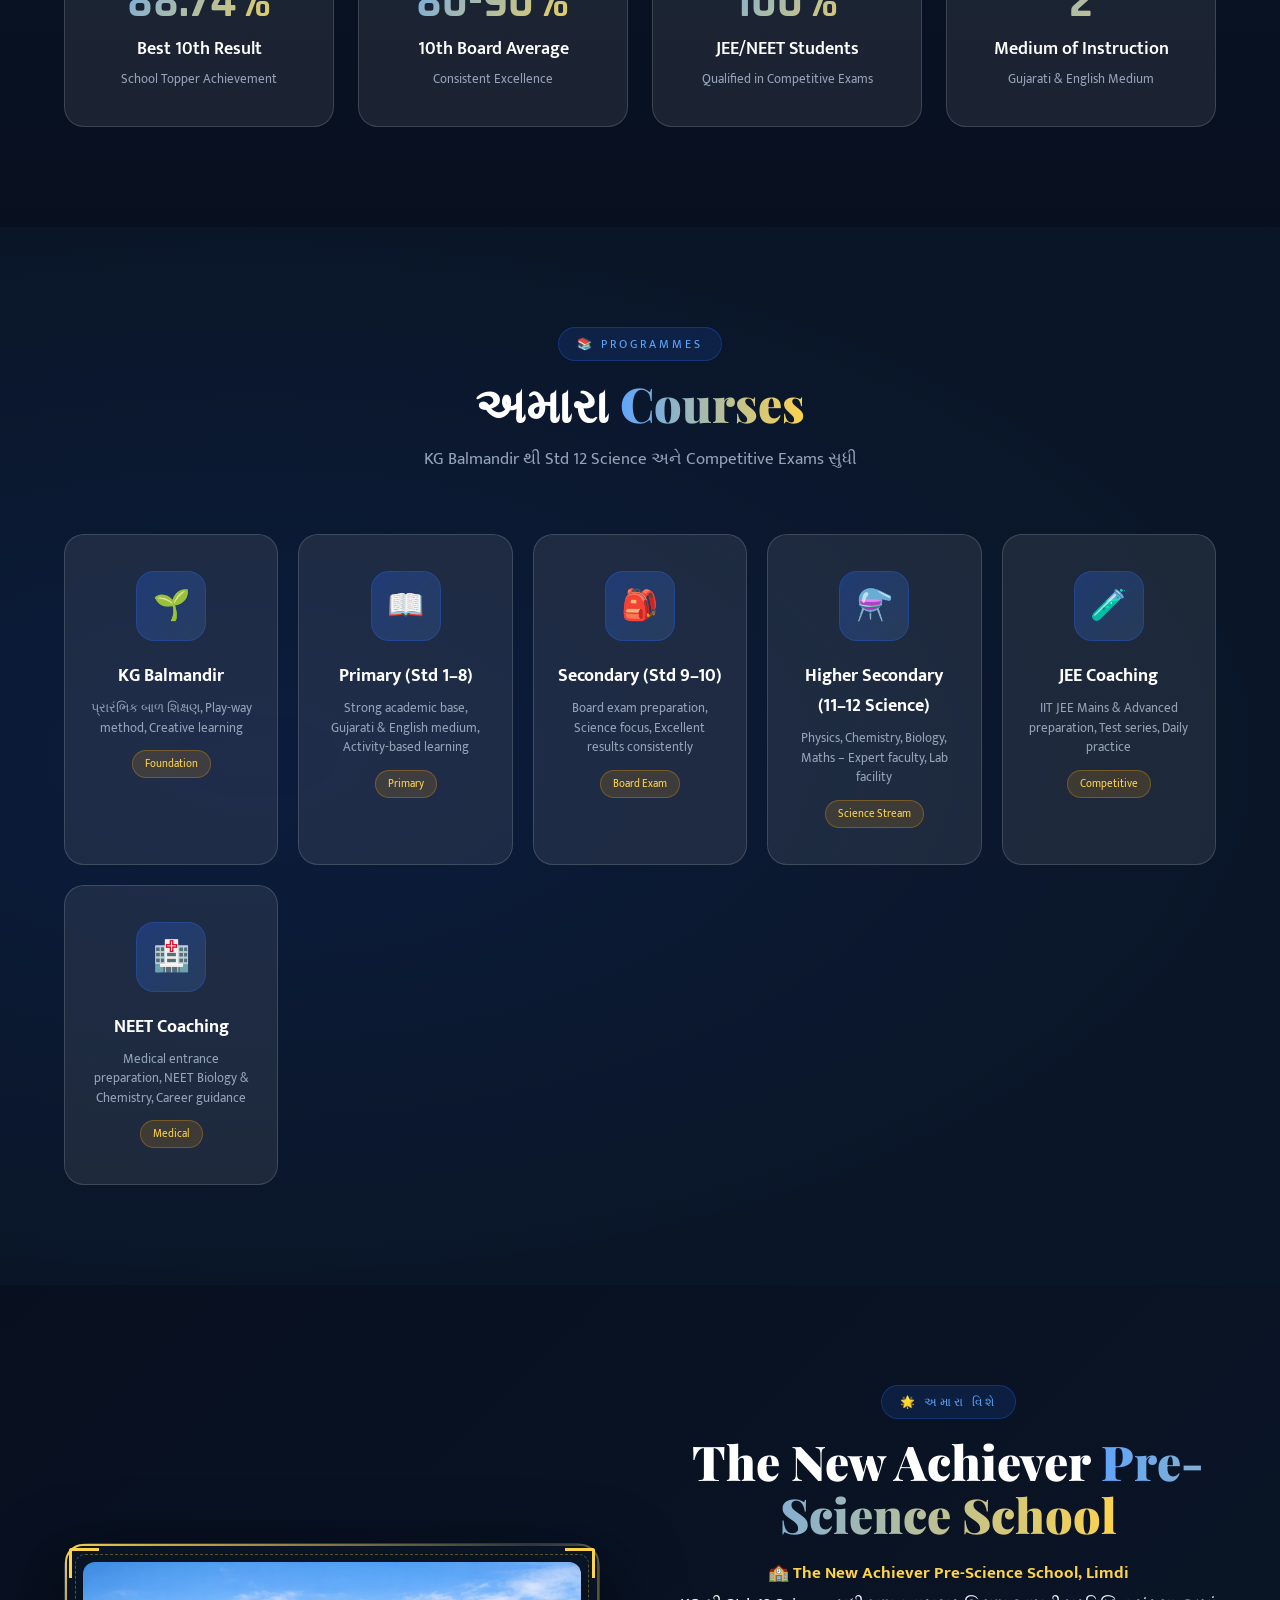
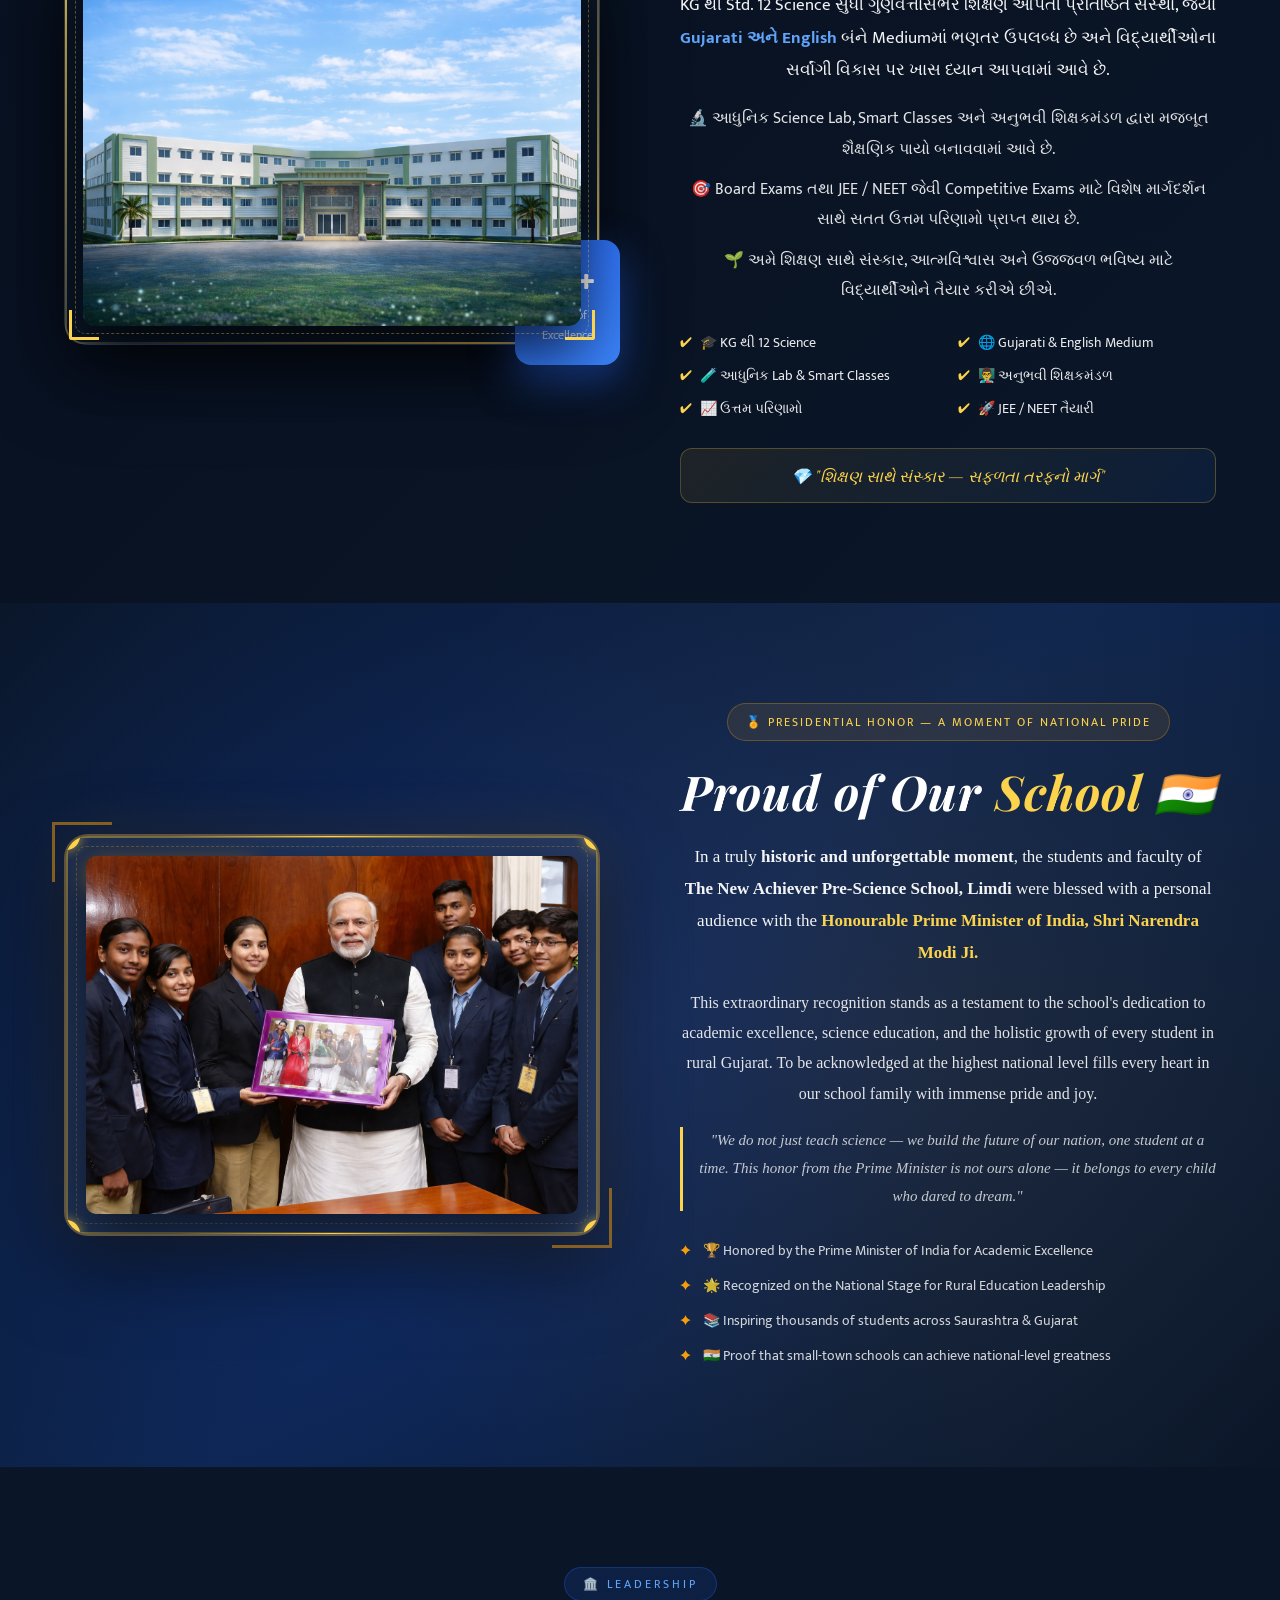
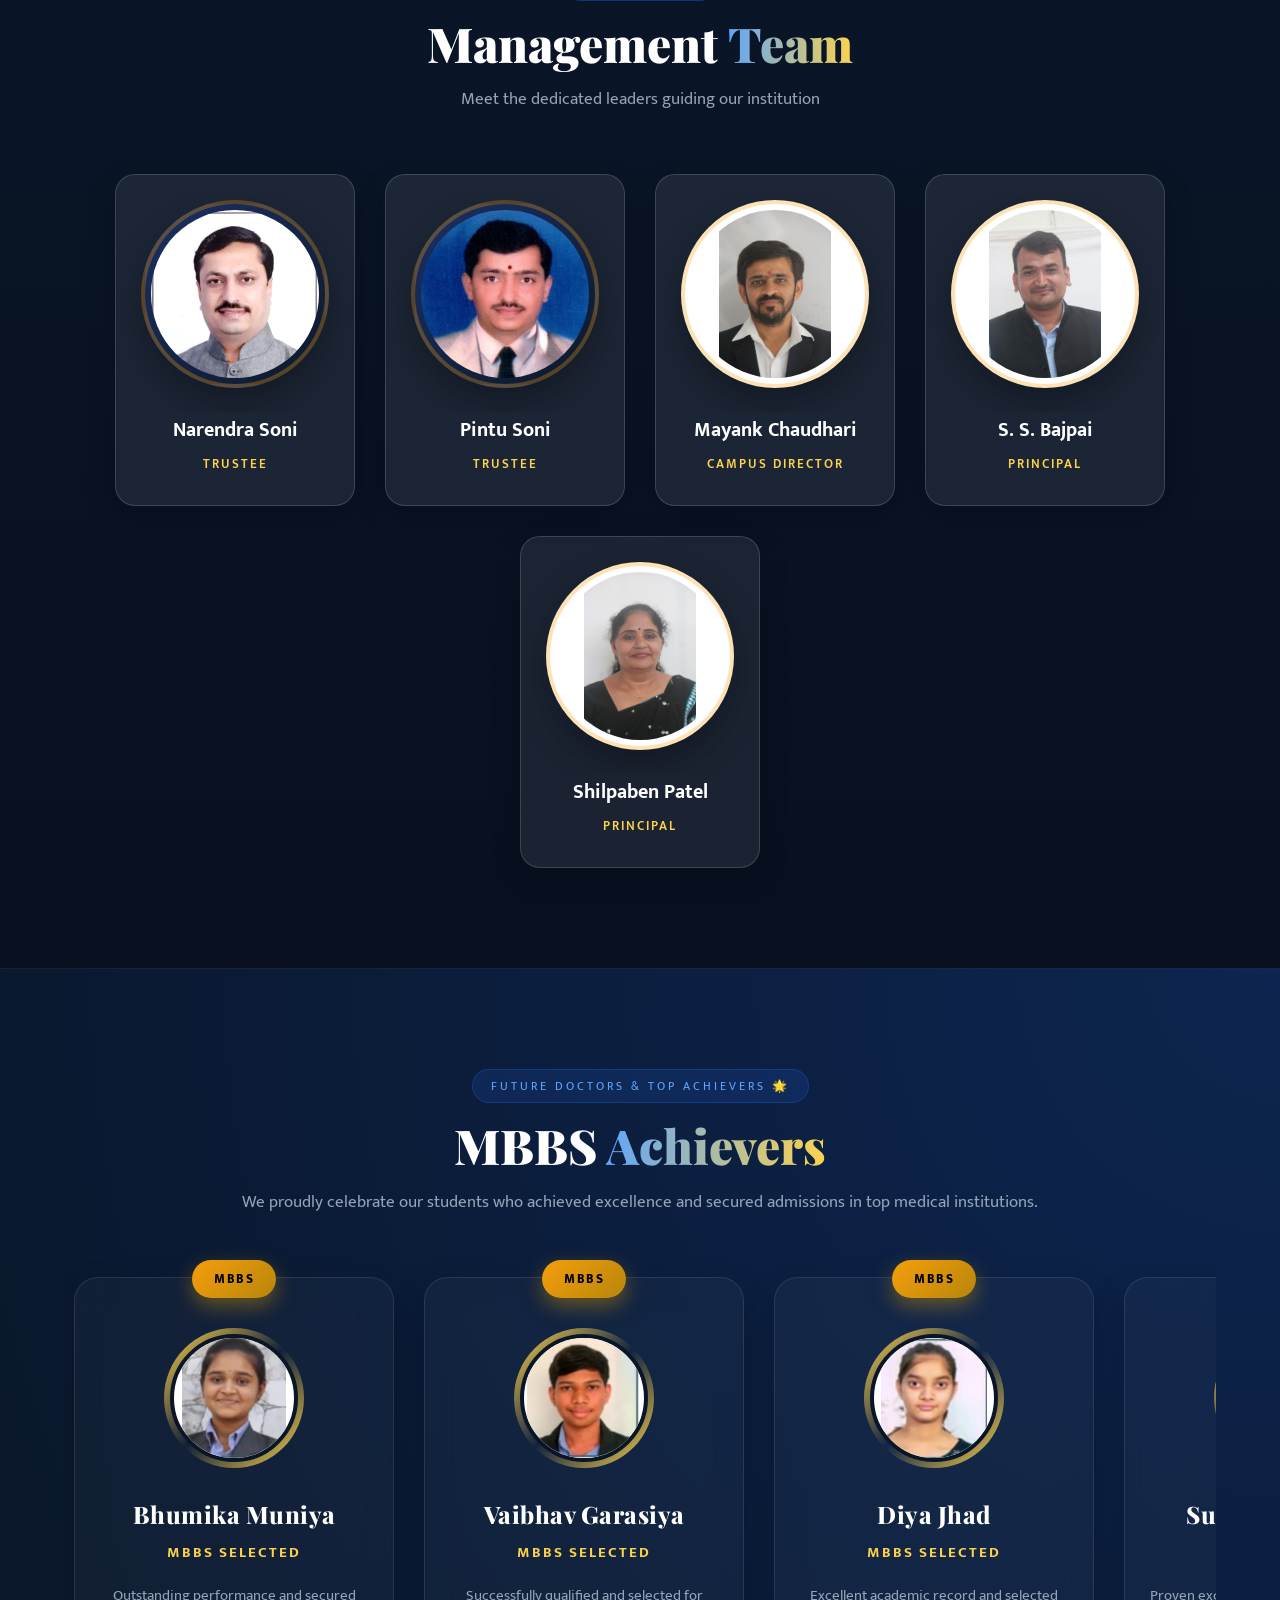
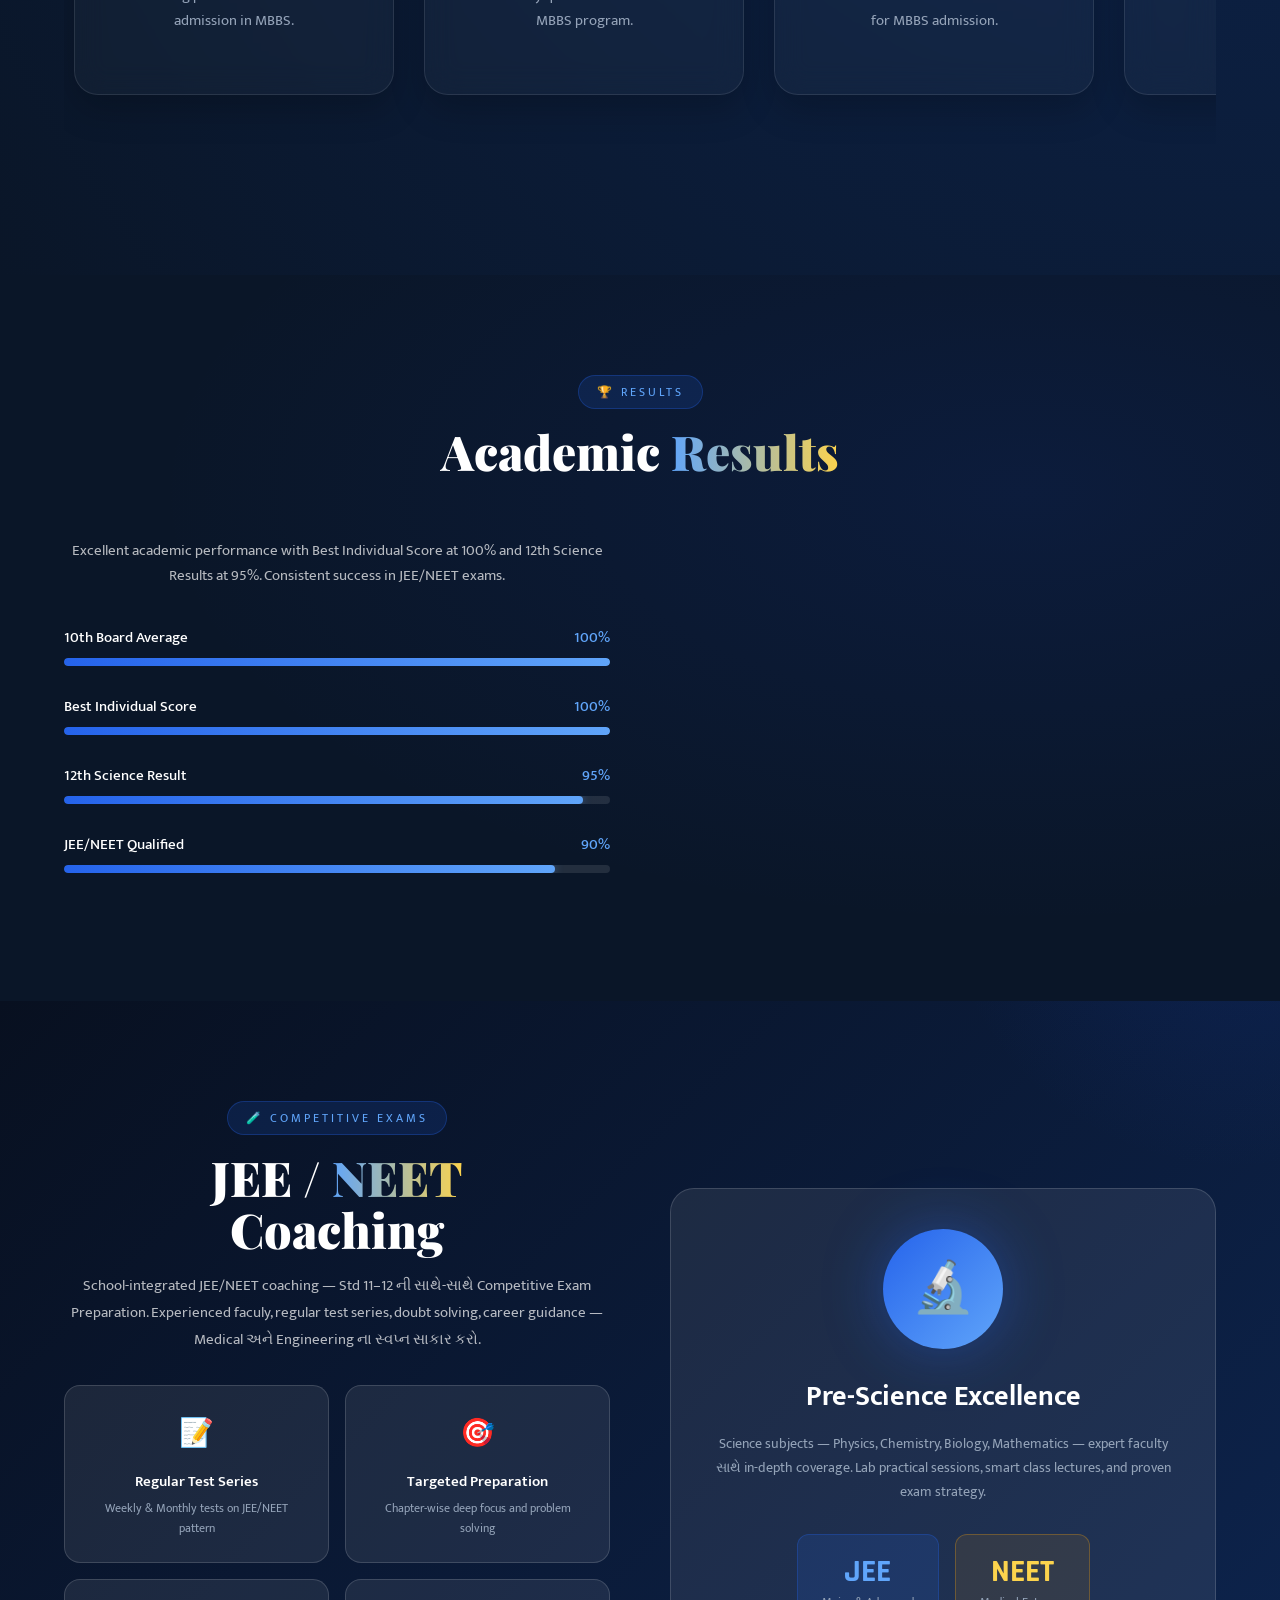
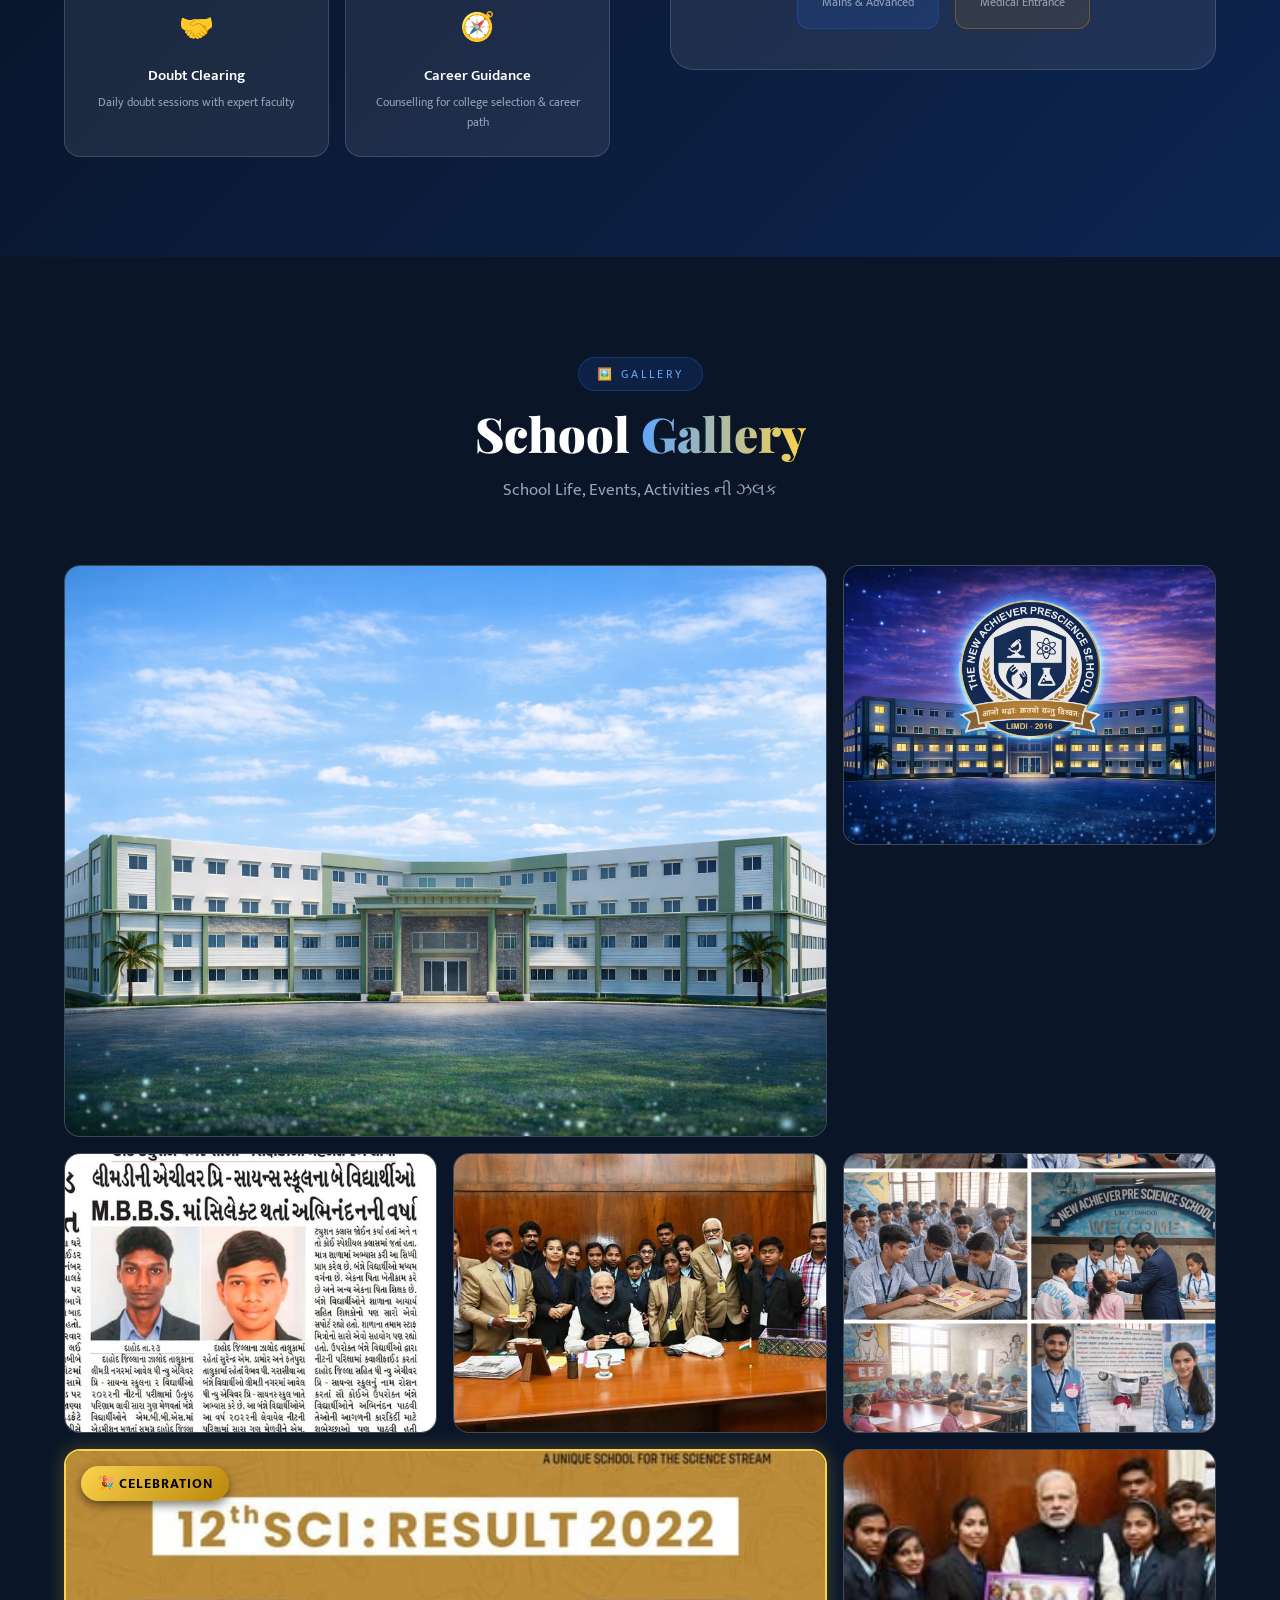
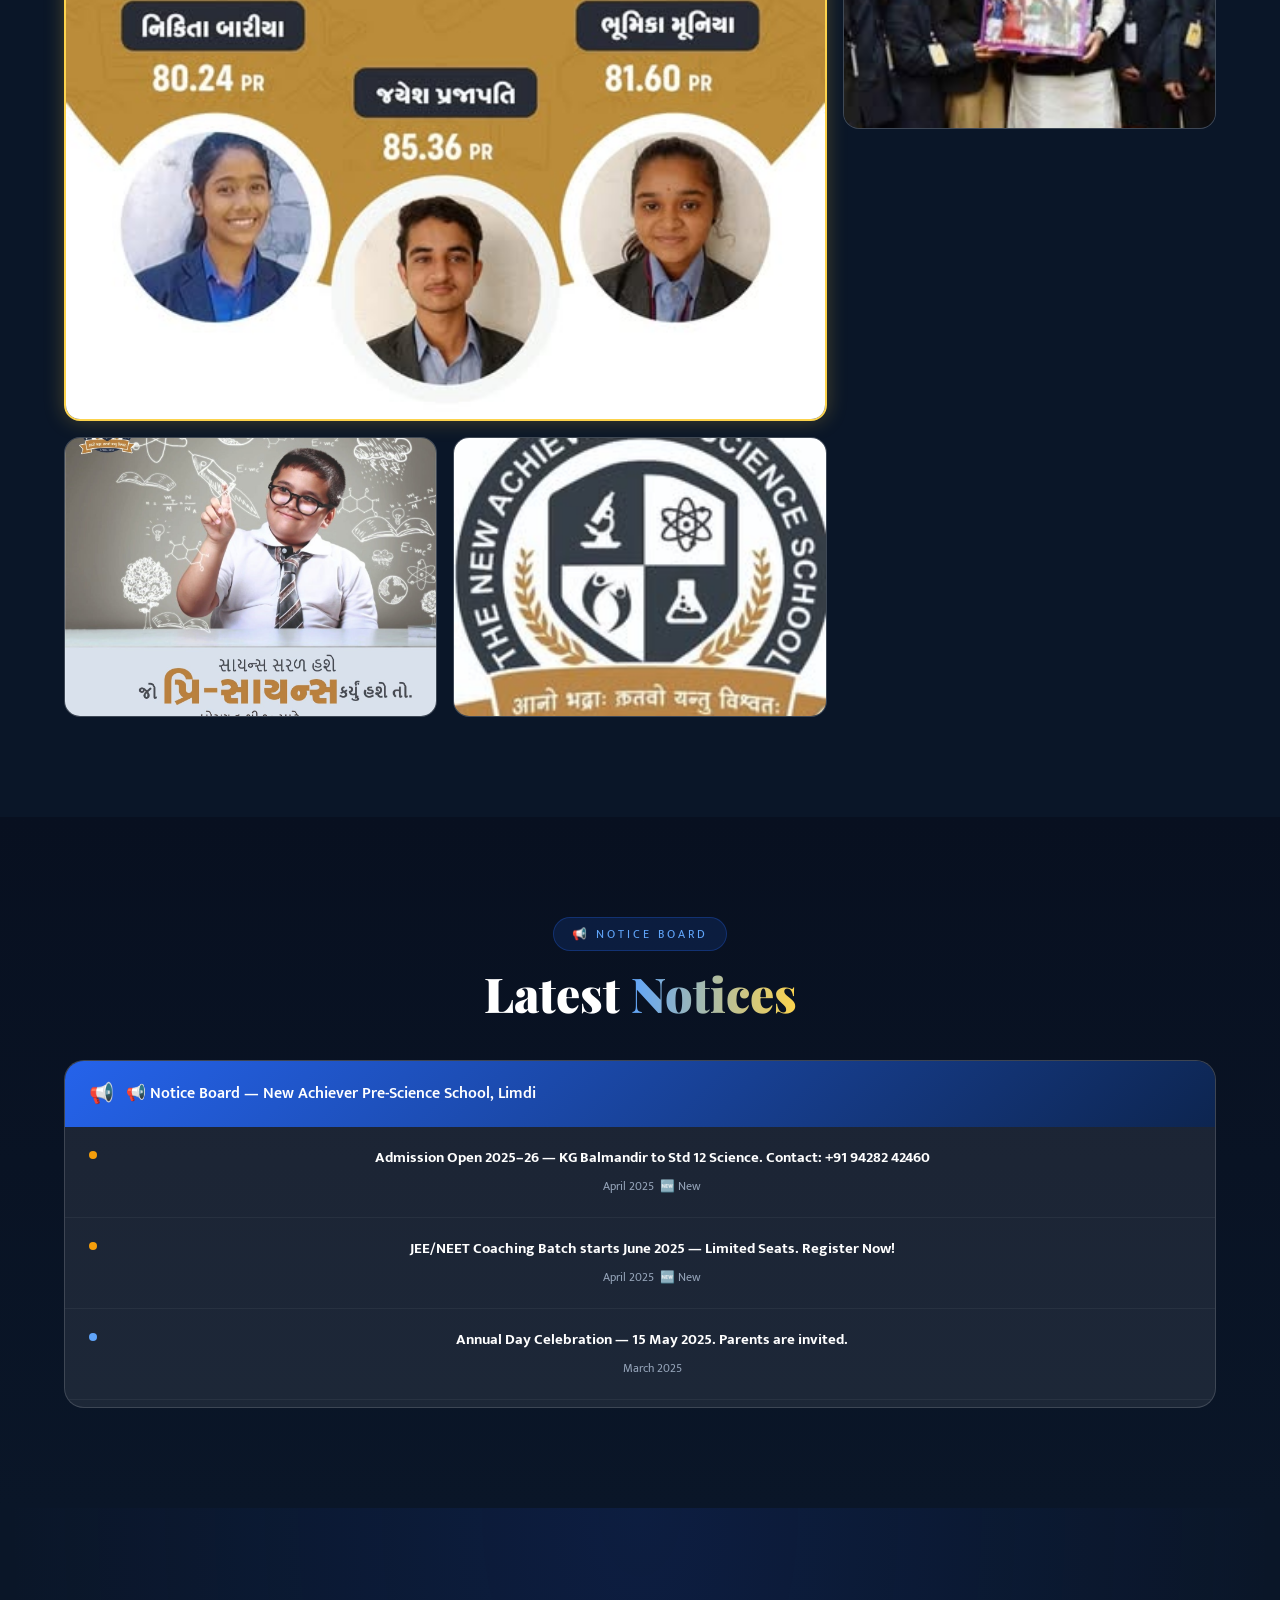
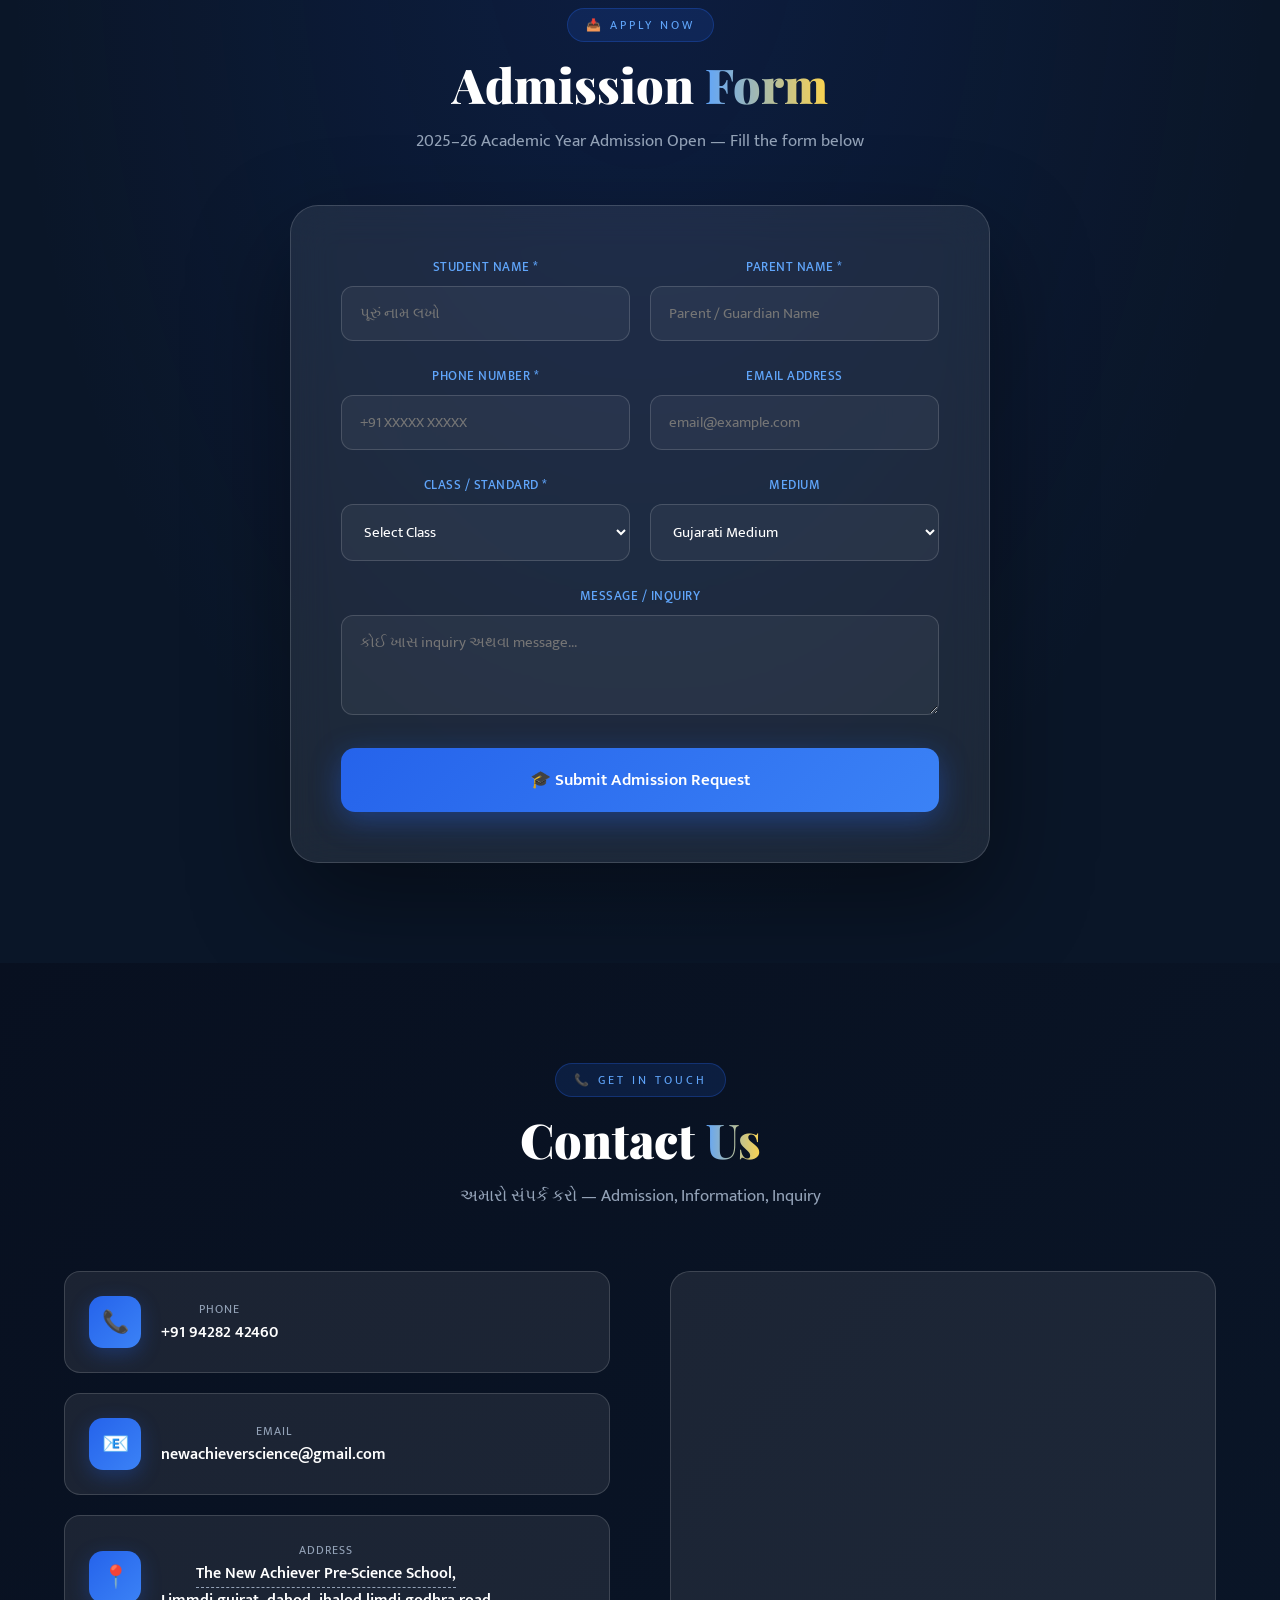
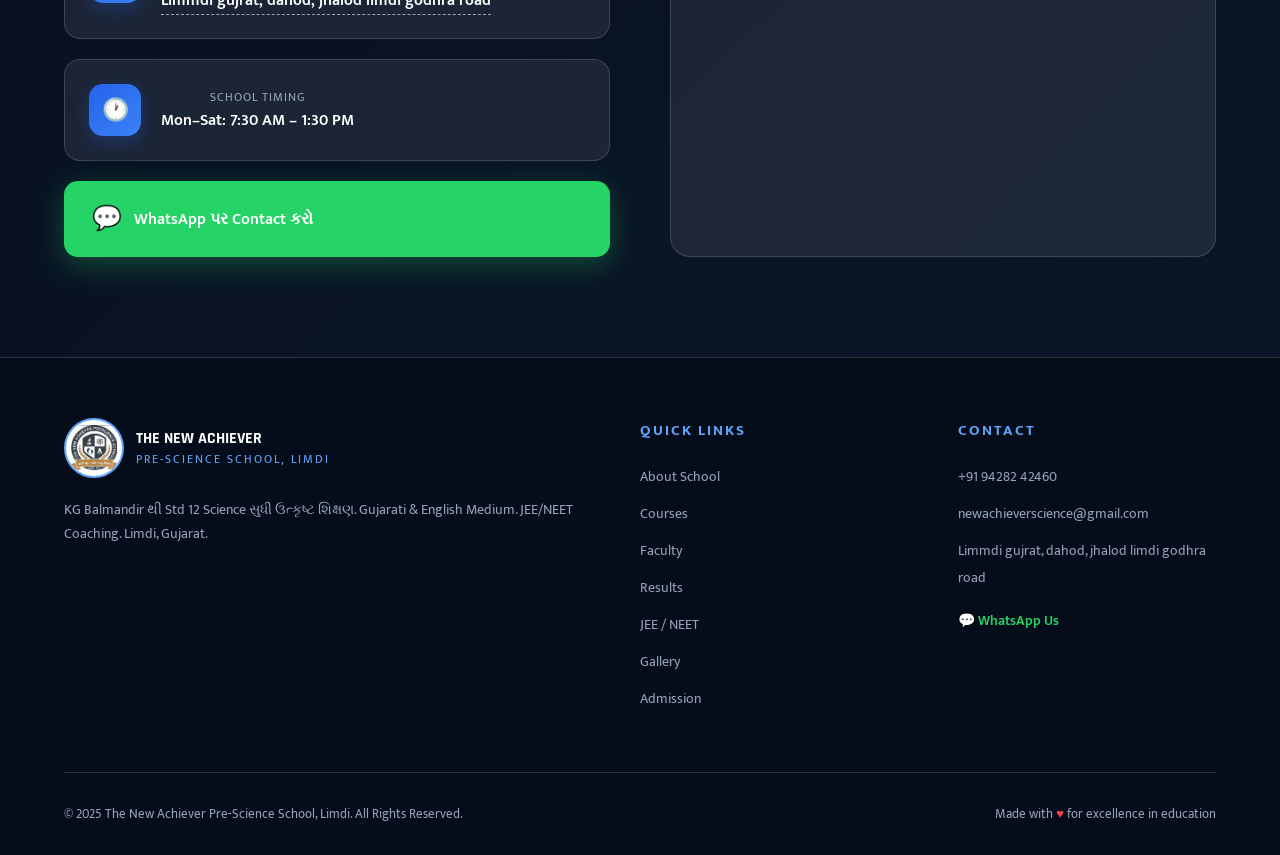
==== commit 9ba8ba93: "Restore Modi photo to intro section" ====
--- a/index.html
+++ b/index.html
@@ -2800,6 +2800,10 @@
     <div class="intro-content">
 
       <div class="intro-welcome">Welcome To</div>
+      
+      <div class="intro-image">
+        <img src="images/modi.jpg">
+      </div>
 
 
       <div class="intro-school-name">The New Achiever Pre-Science School</div>
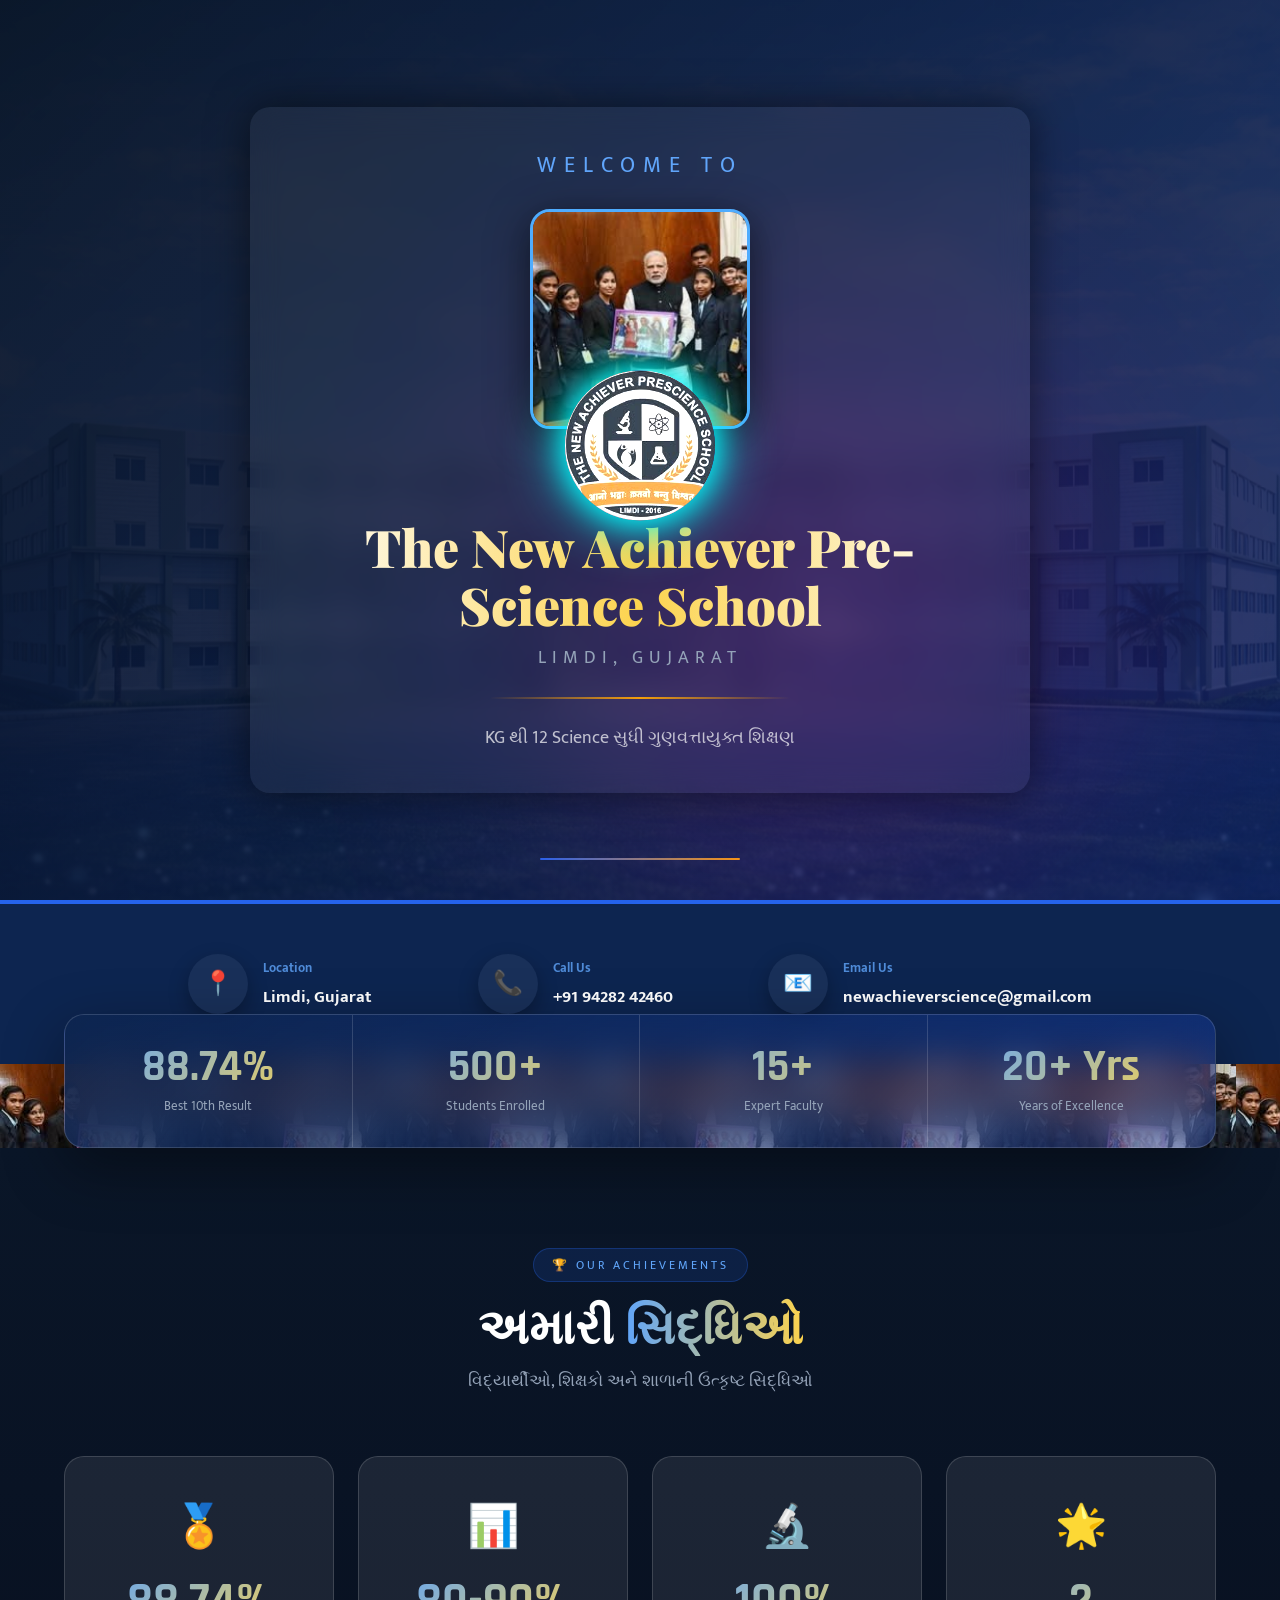
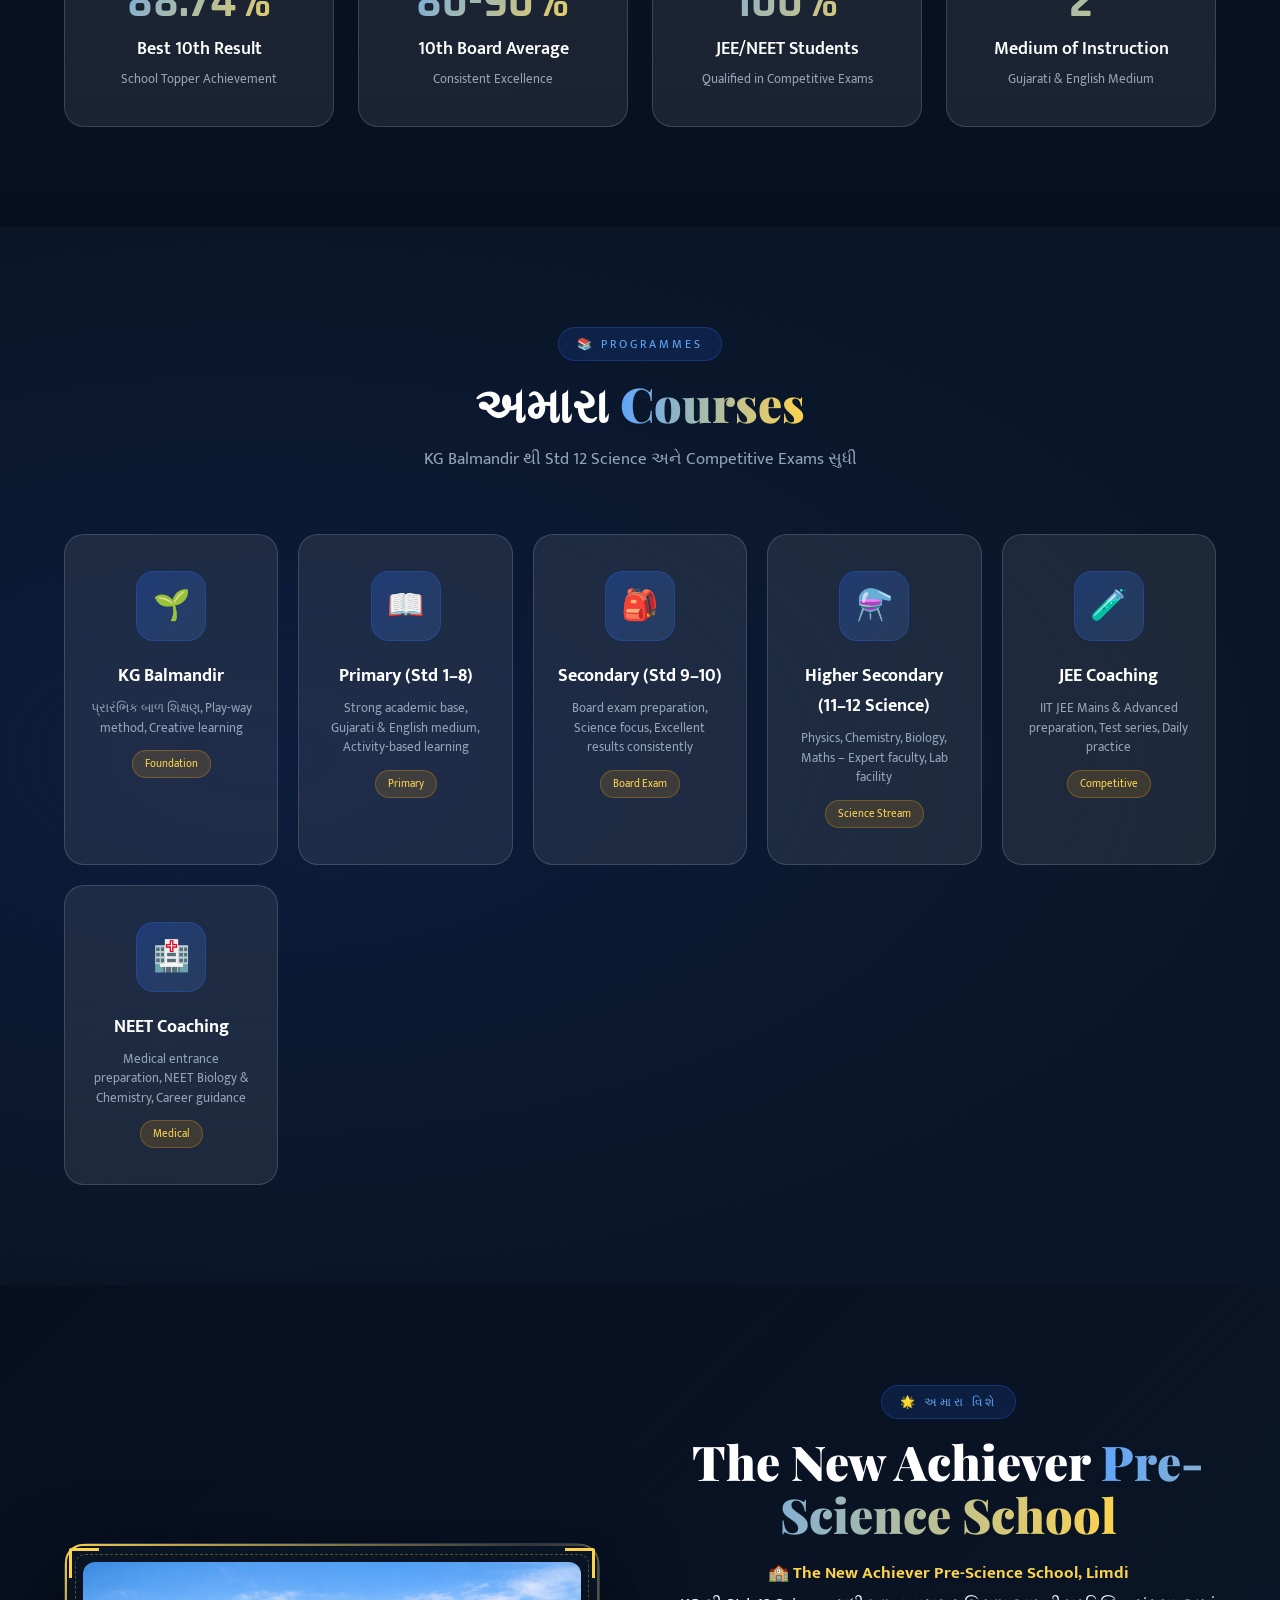
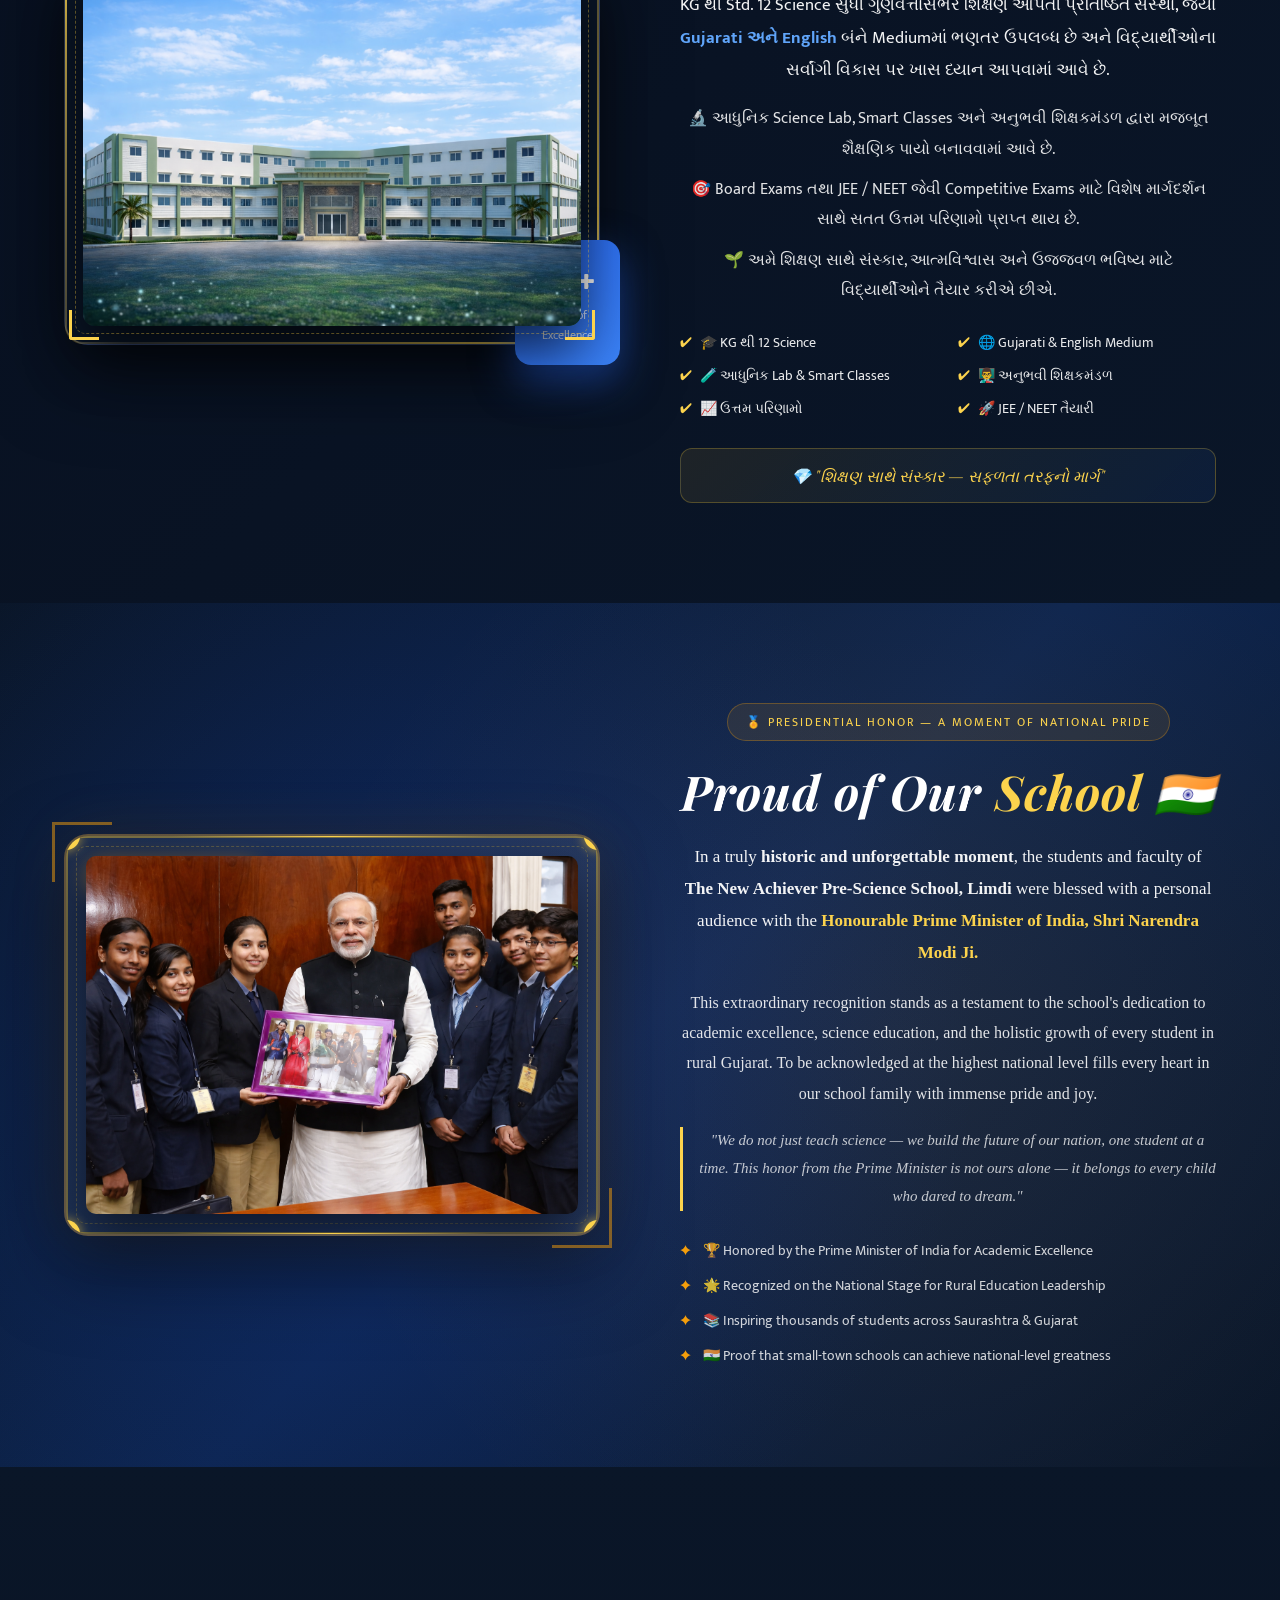
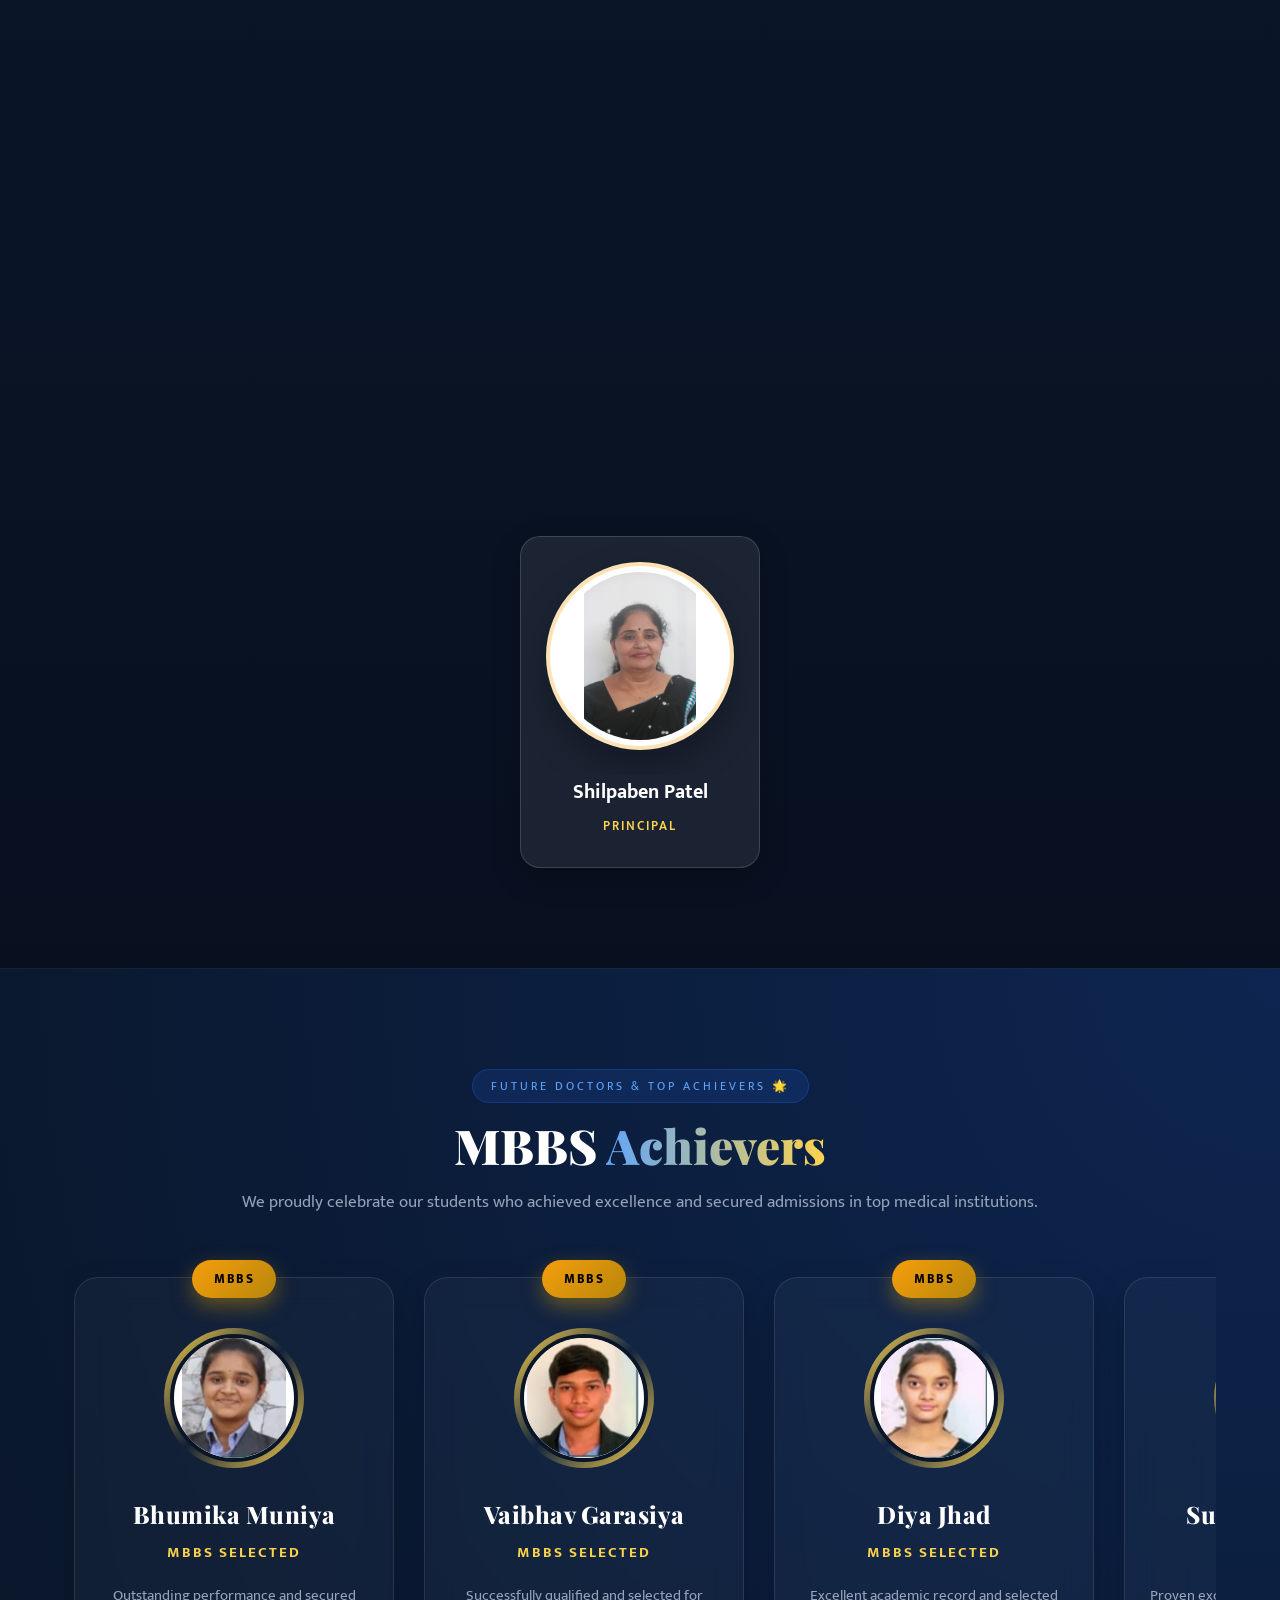
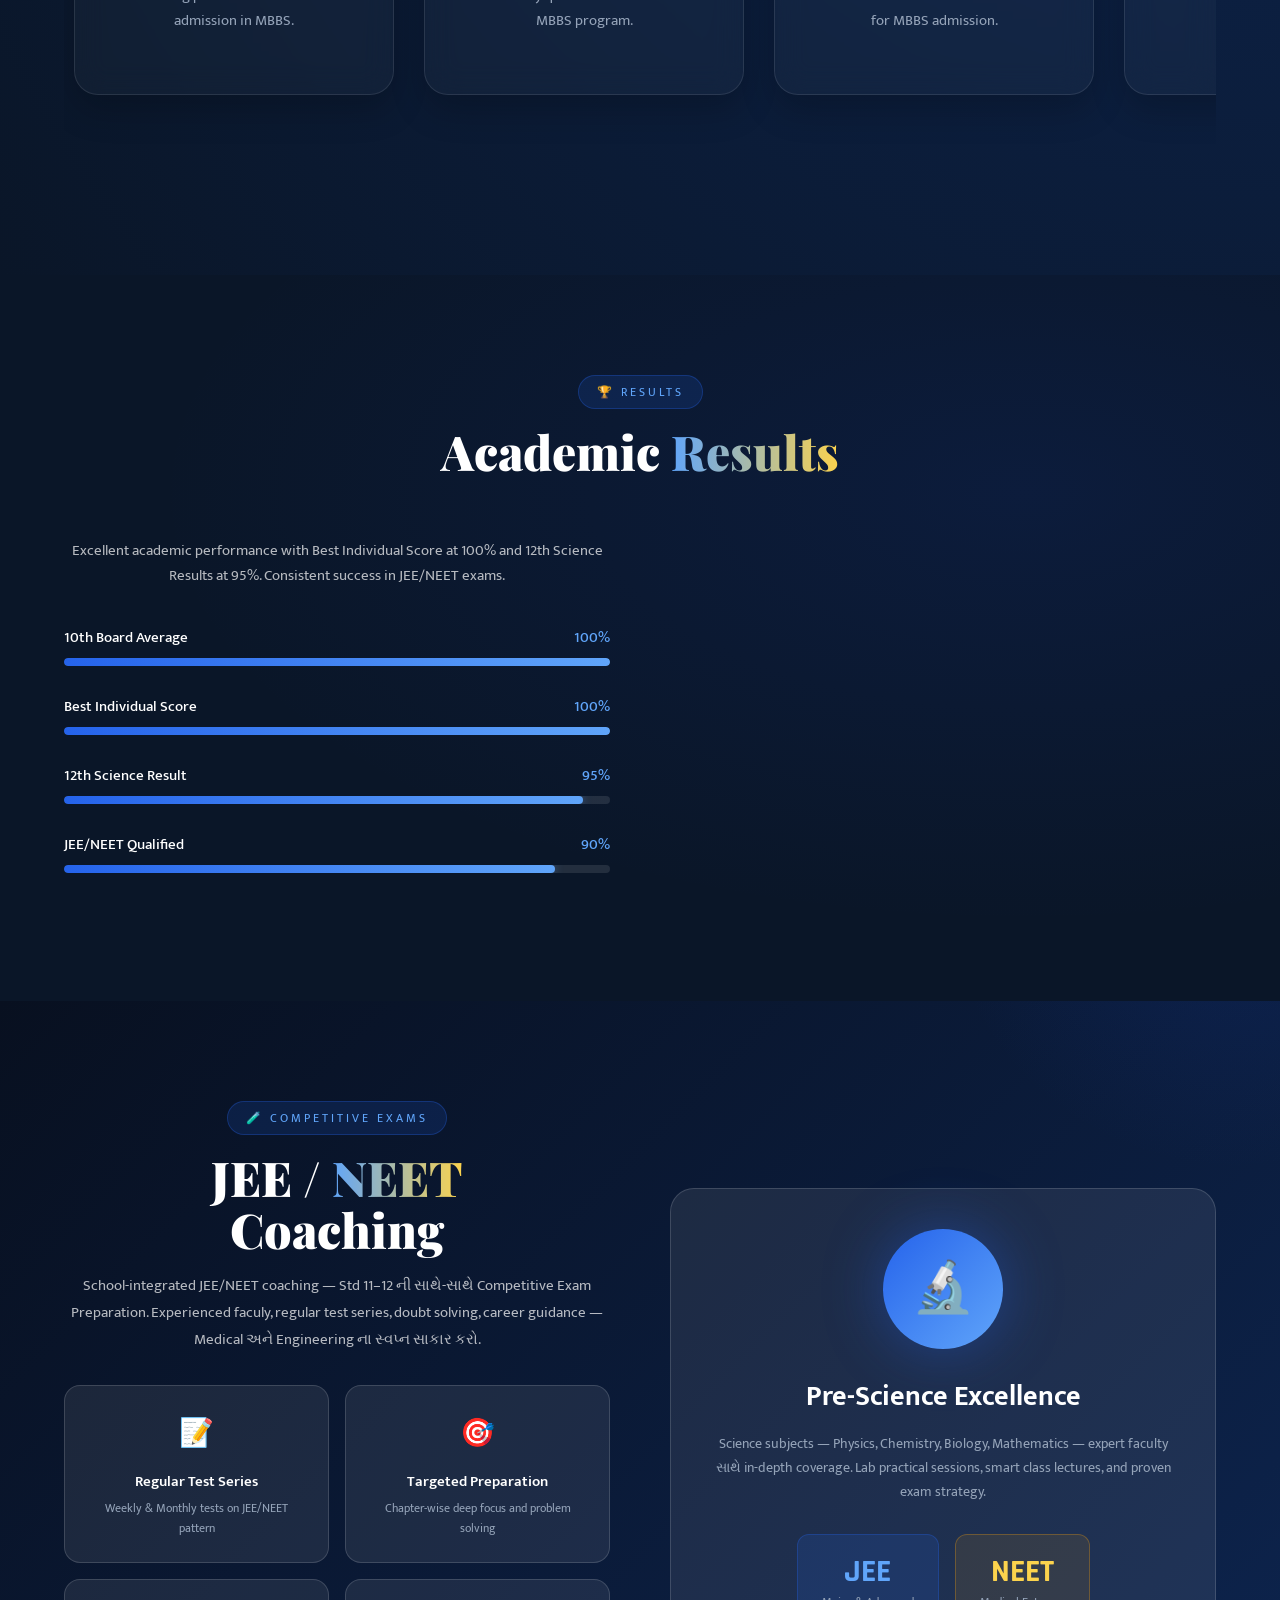
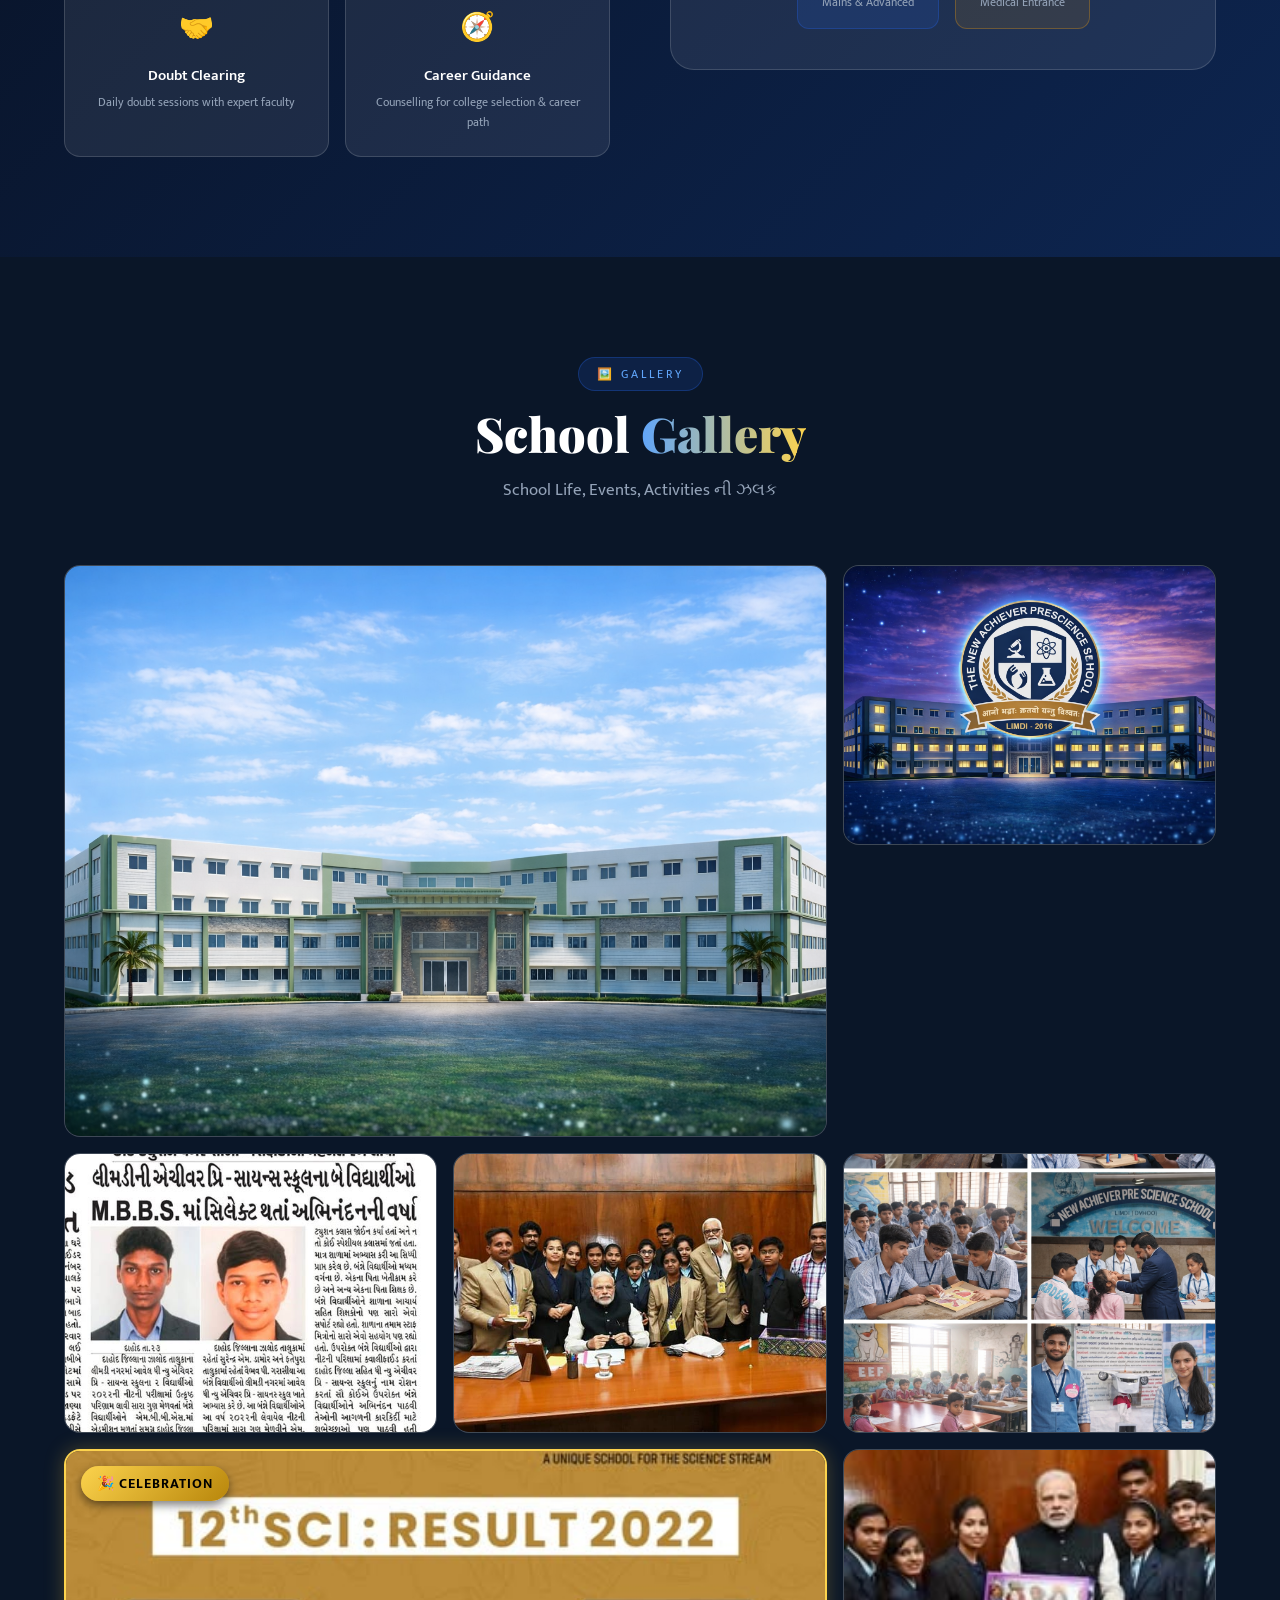
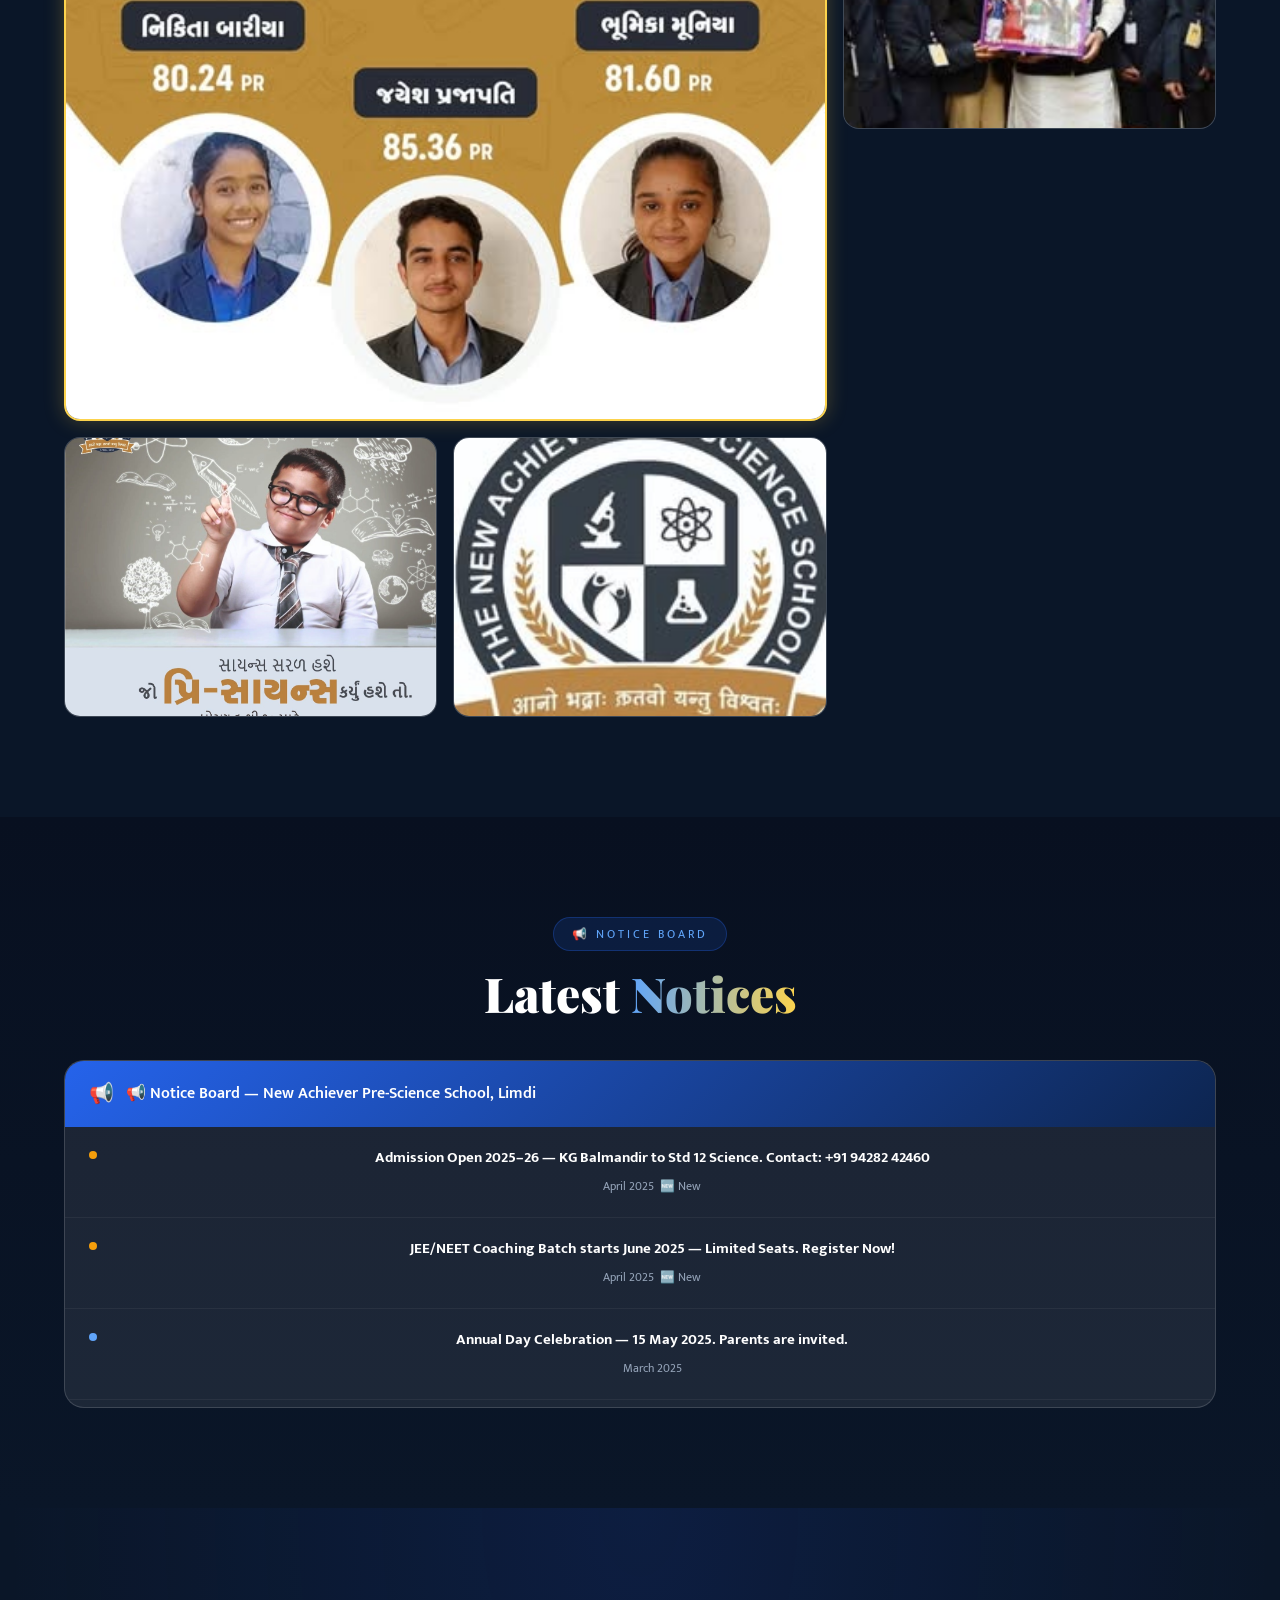
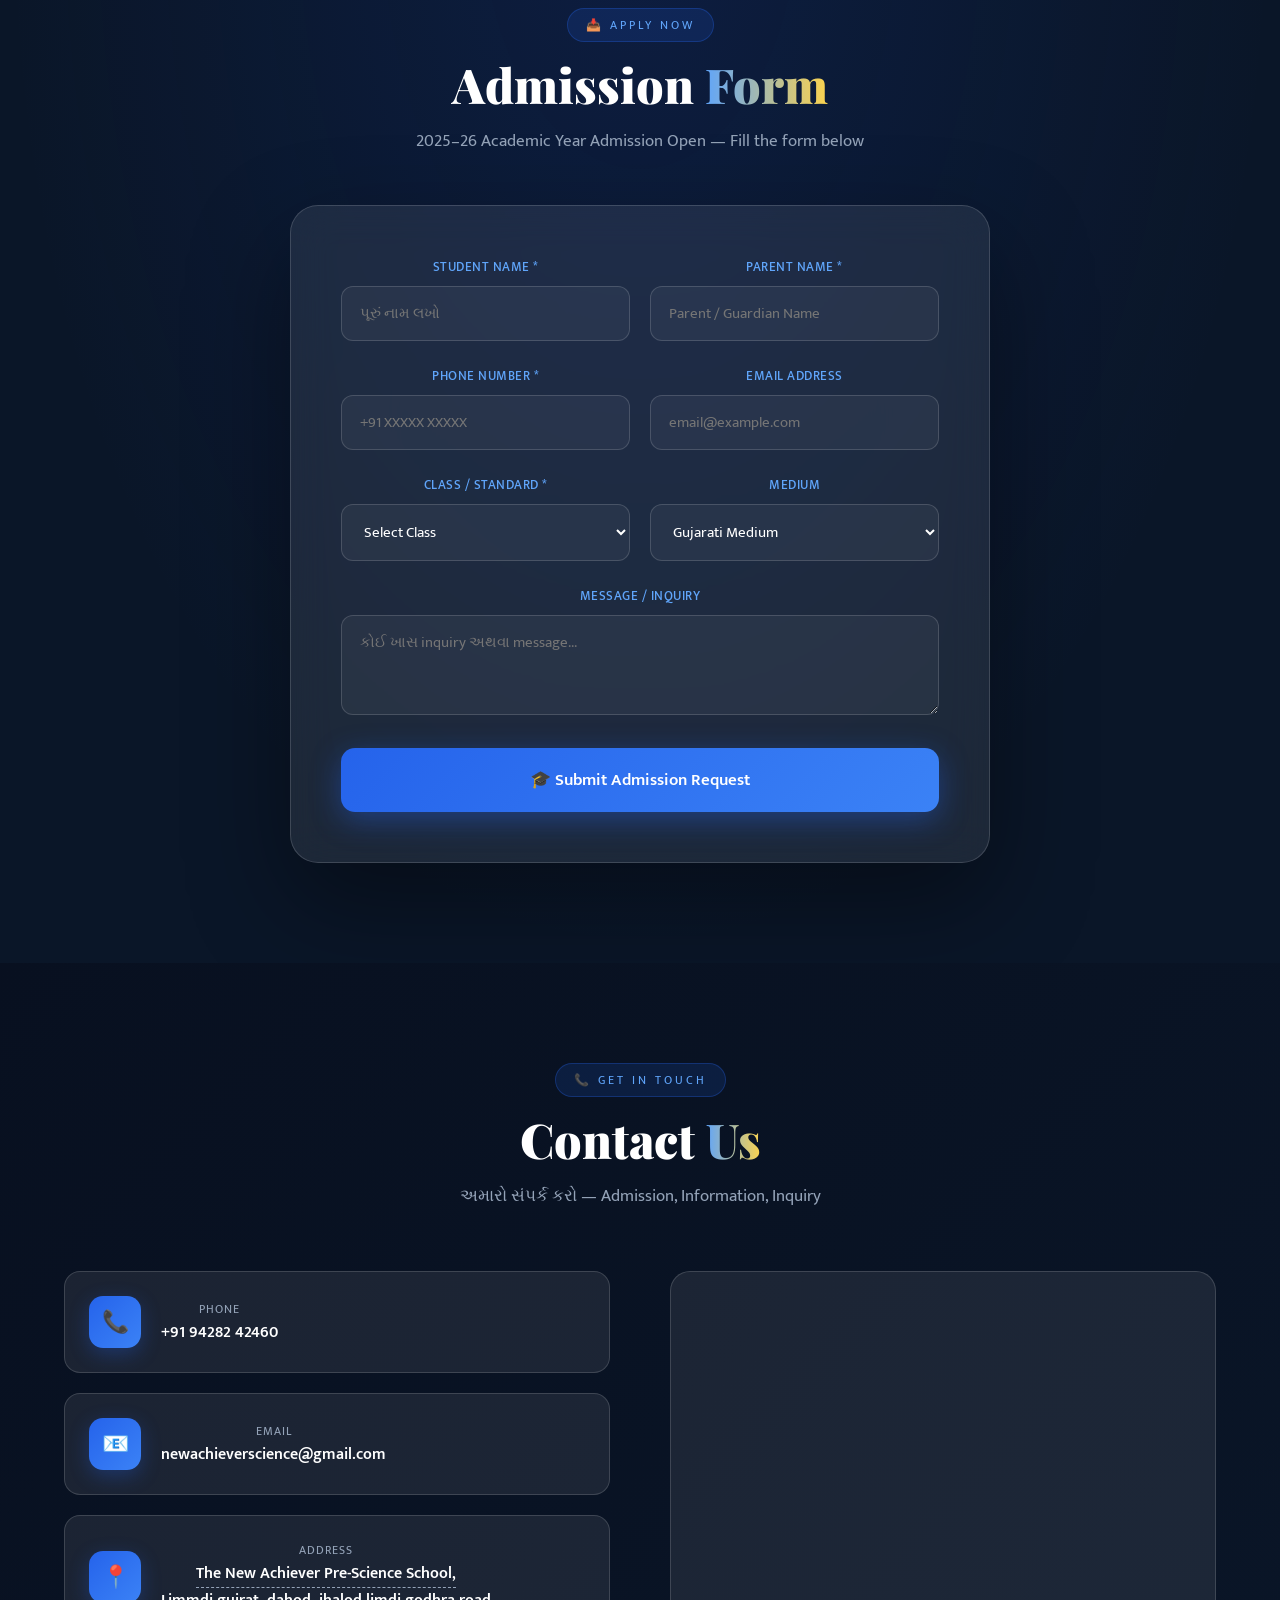
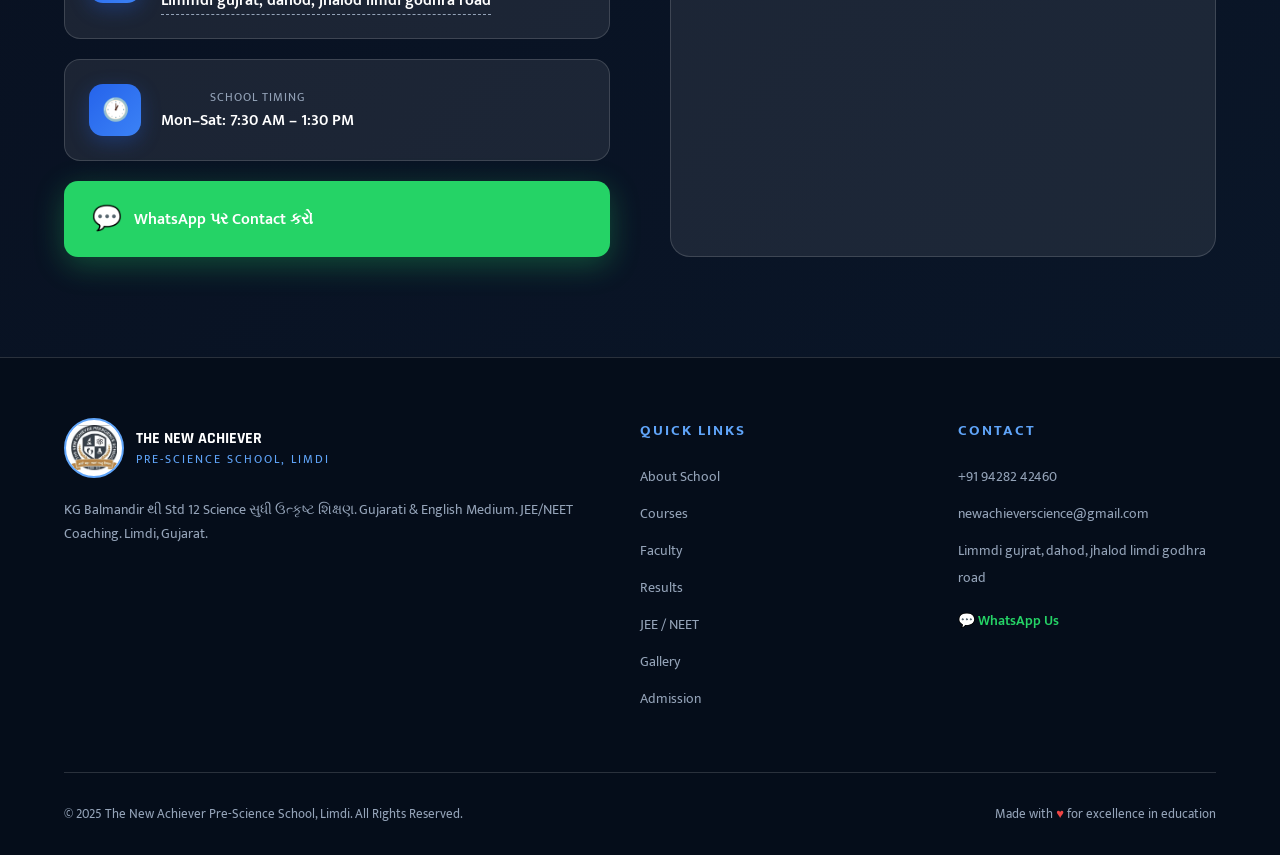
==== commit 45f6b590: "Remove background watermark logo" ====
--- a/index.html
+++ b/index.html
@@ -49,19 +49,6 @@
       position: relative;
     }
 
-    body::before {
-      content: '';
-      position: fixed;
-      top: 50%;
-      left: 50%;
-      transform: translate(-50%, -50%);
-      width: 400px;
-      height: 400px;
-      background: url('/mnt/user-data/uploads/school_jpg__2_.jpg') center/contain no-repeat;
-      opacity: 0.05;
-      pointer-events: none;
-      z-index: 0;
-    }
 
     /* ───── LOADING SCREEN ───── */
     #loader {
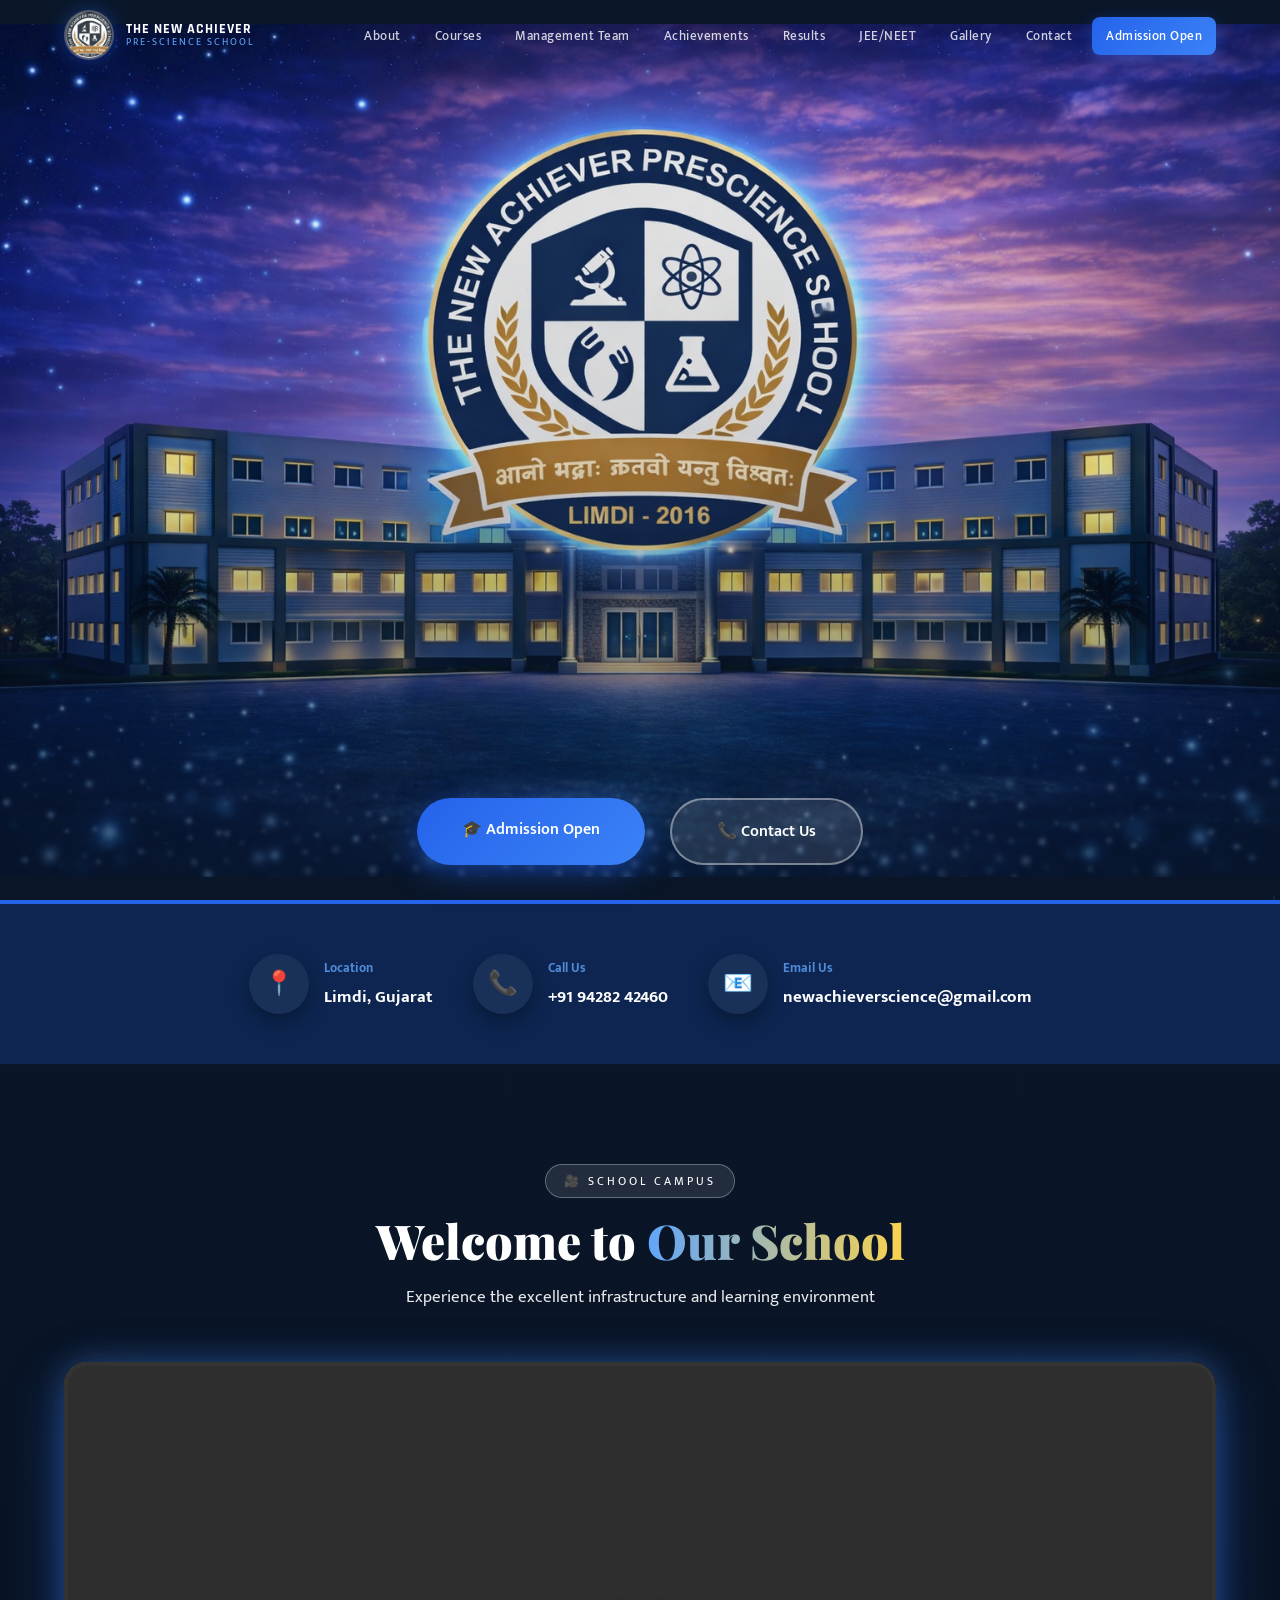
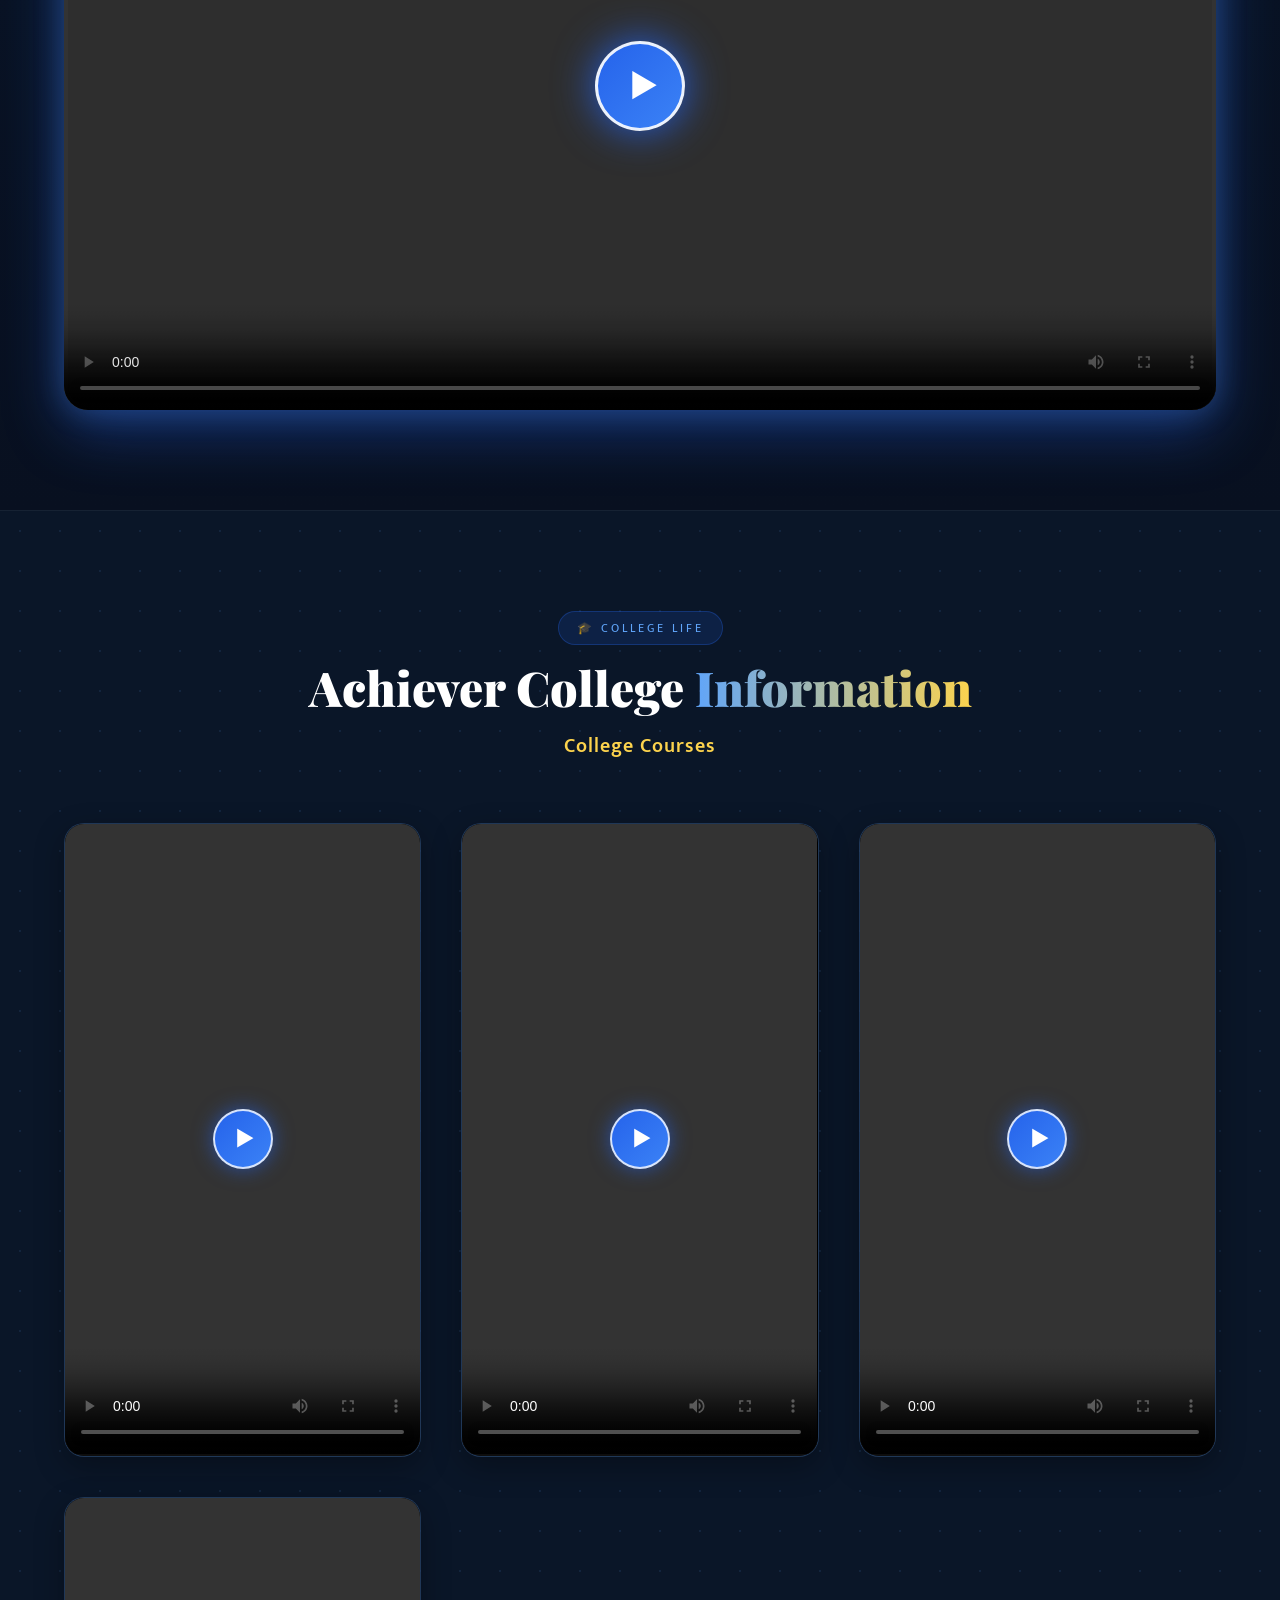
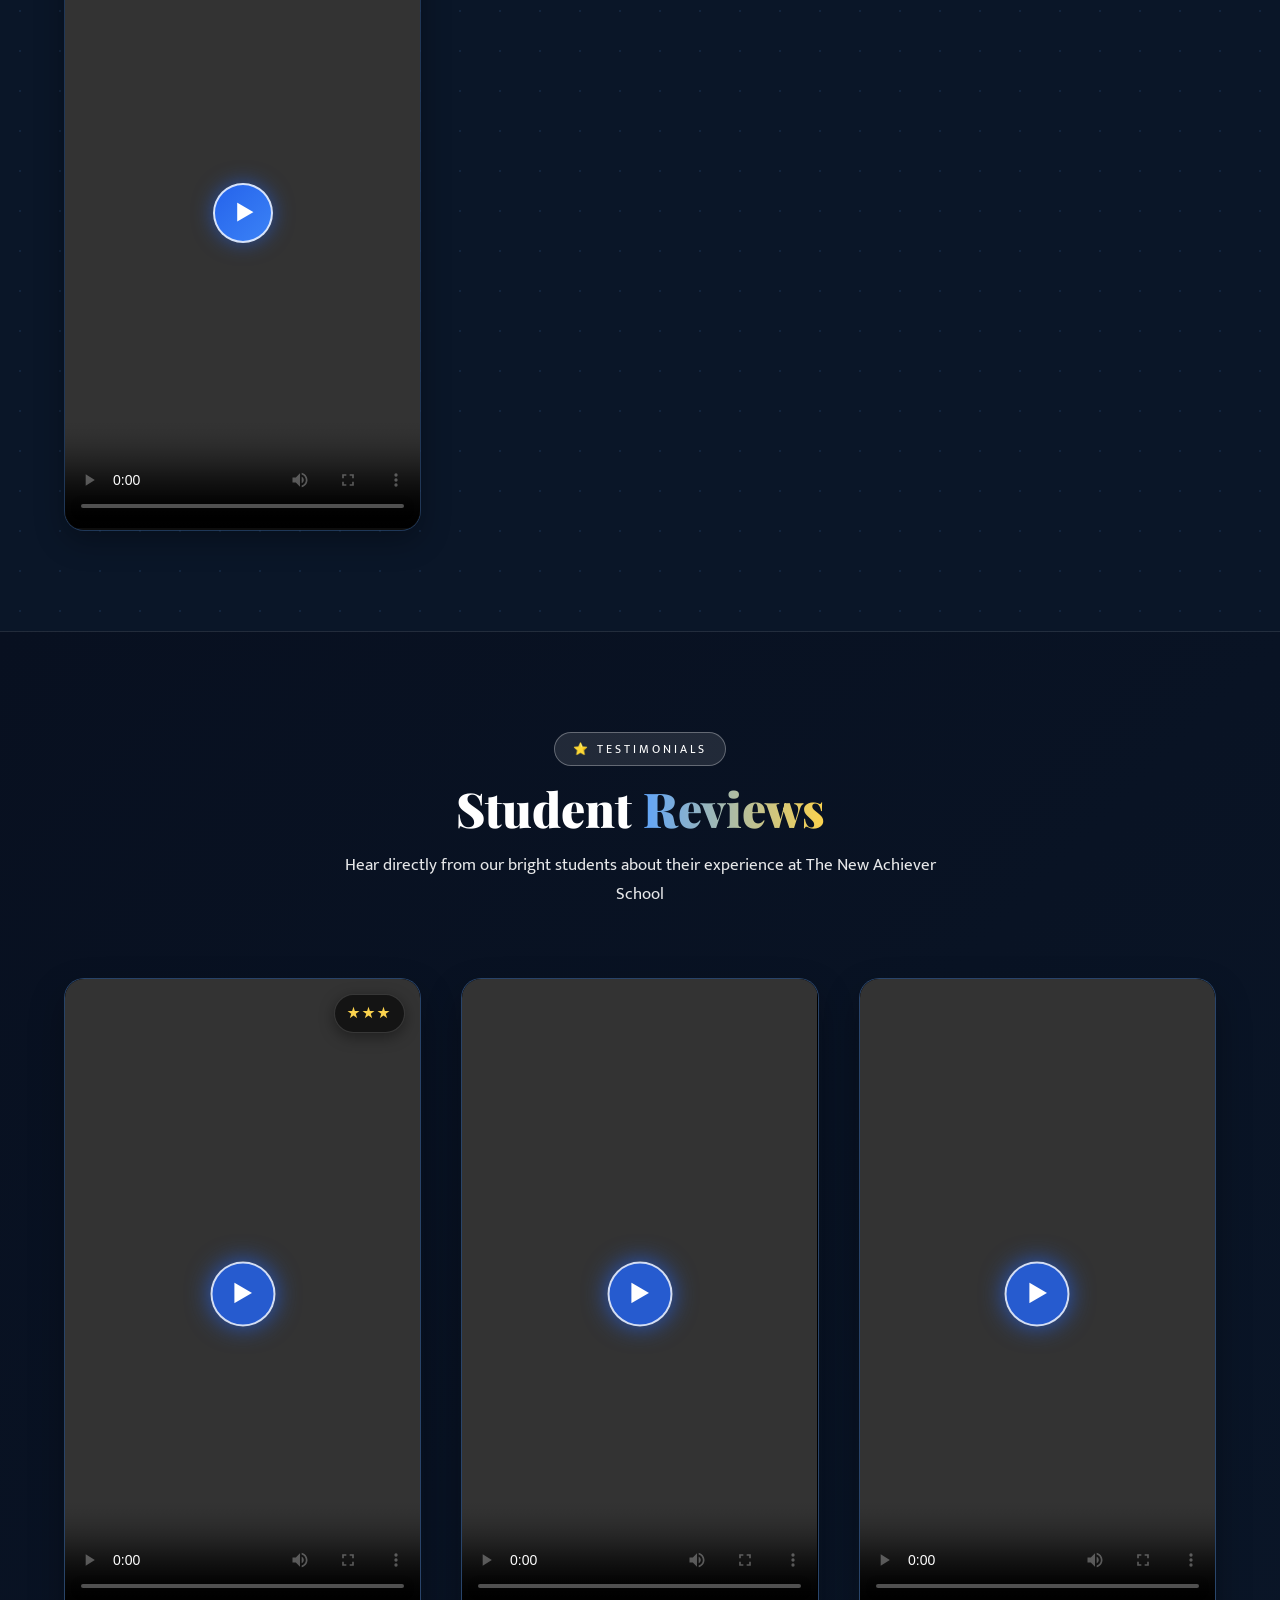
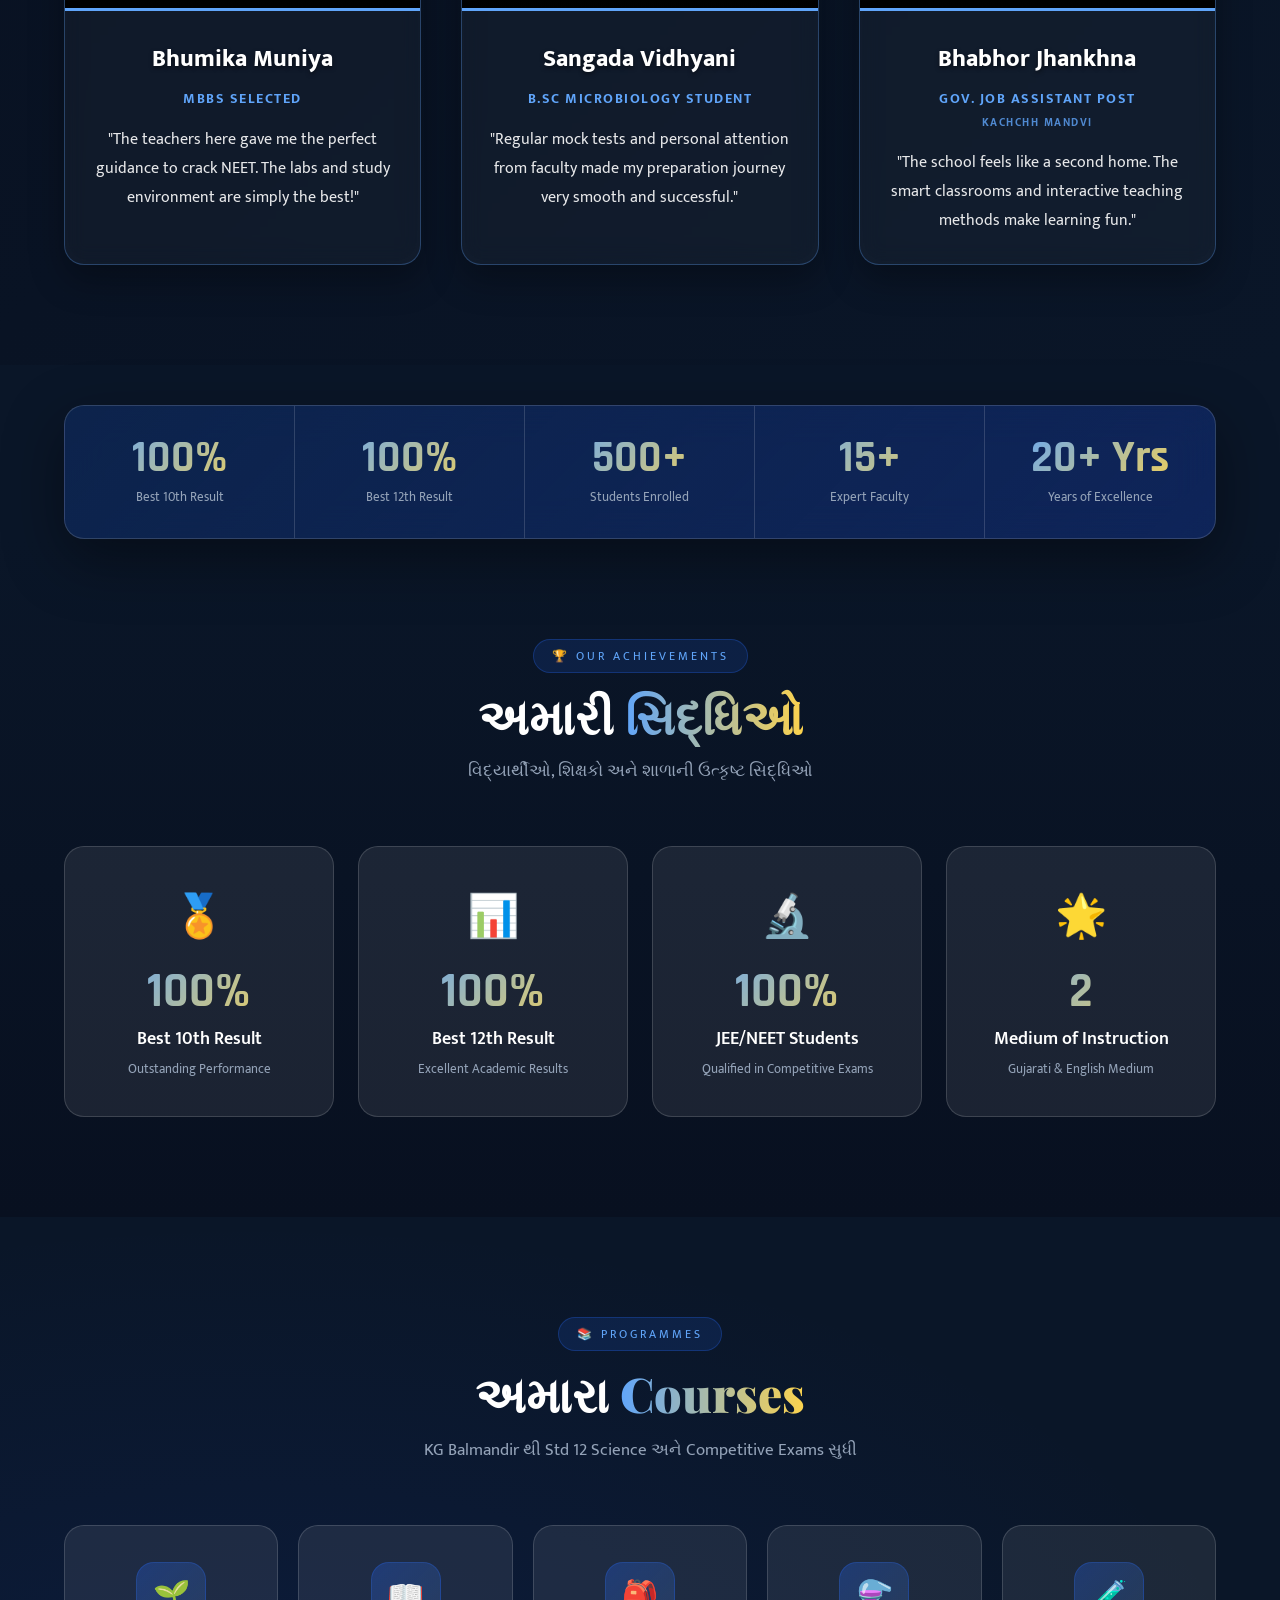
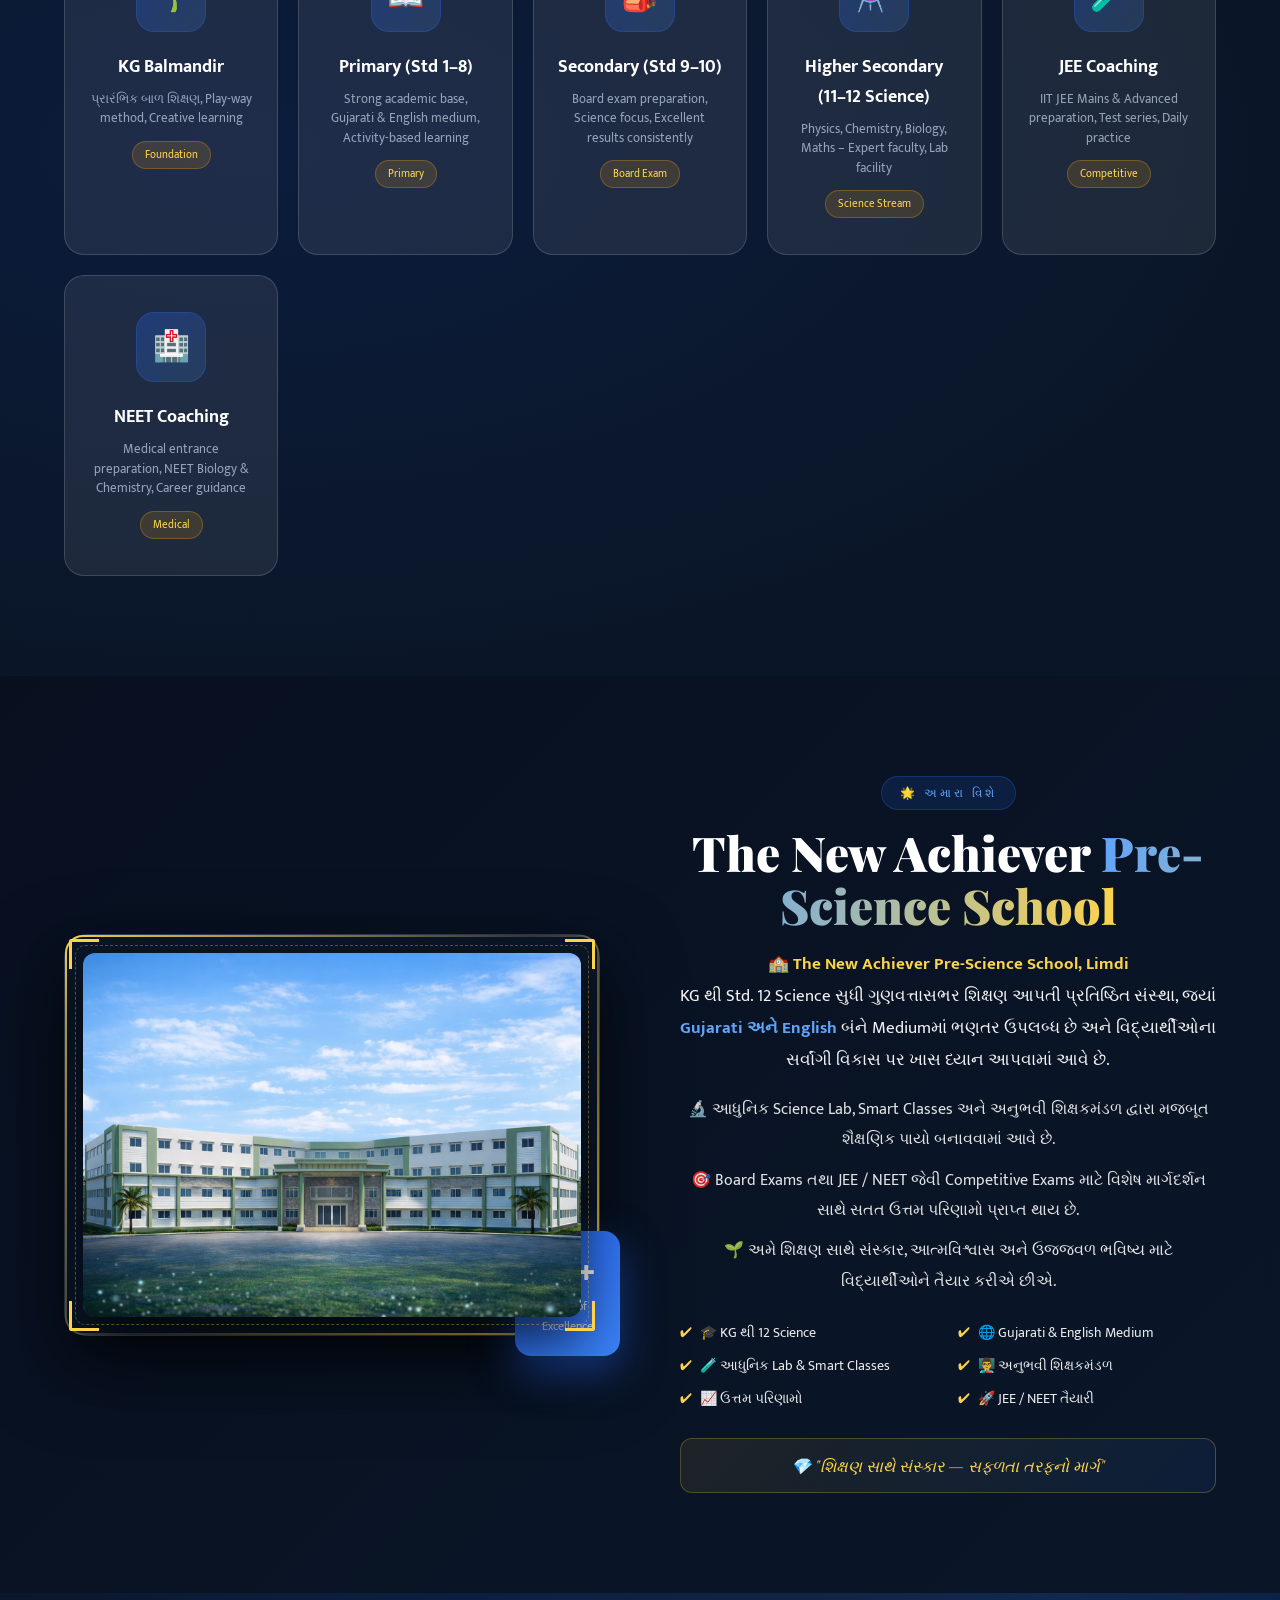
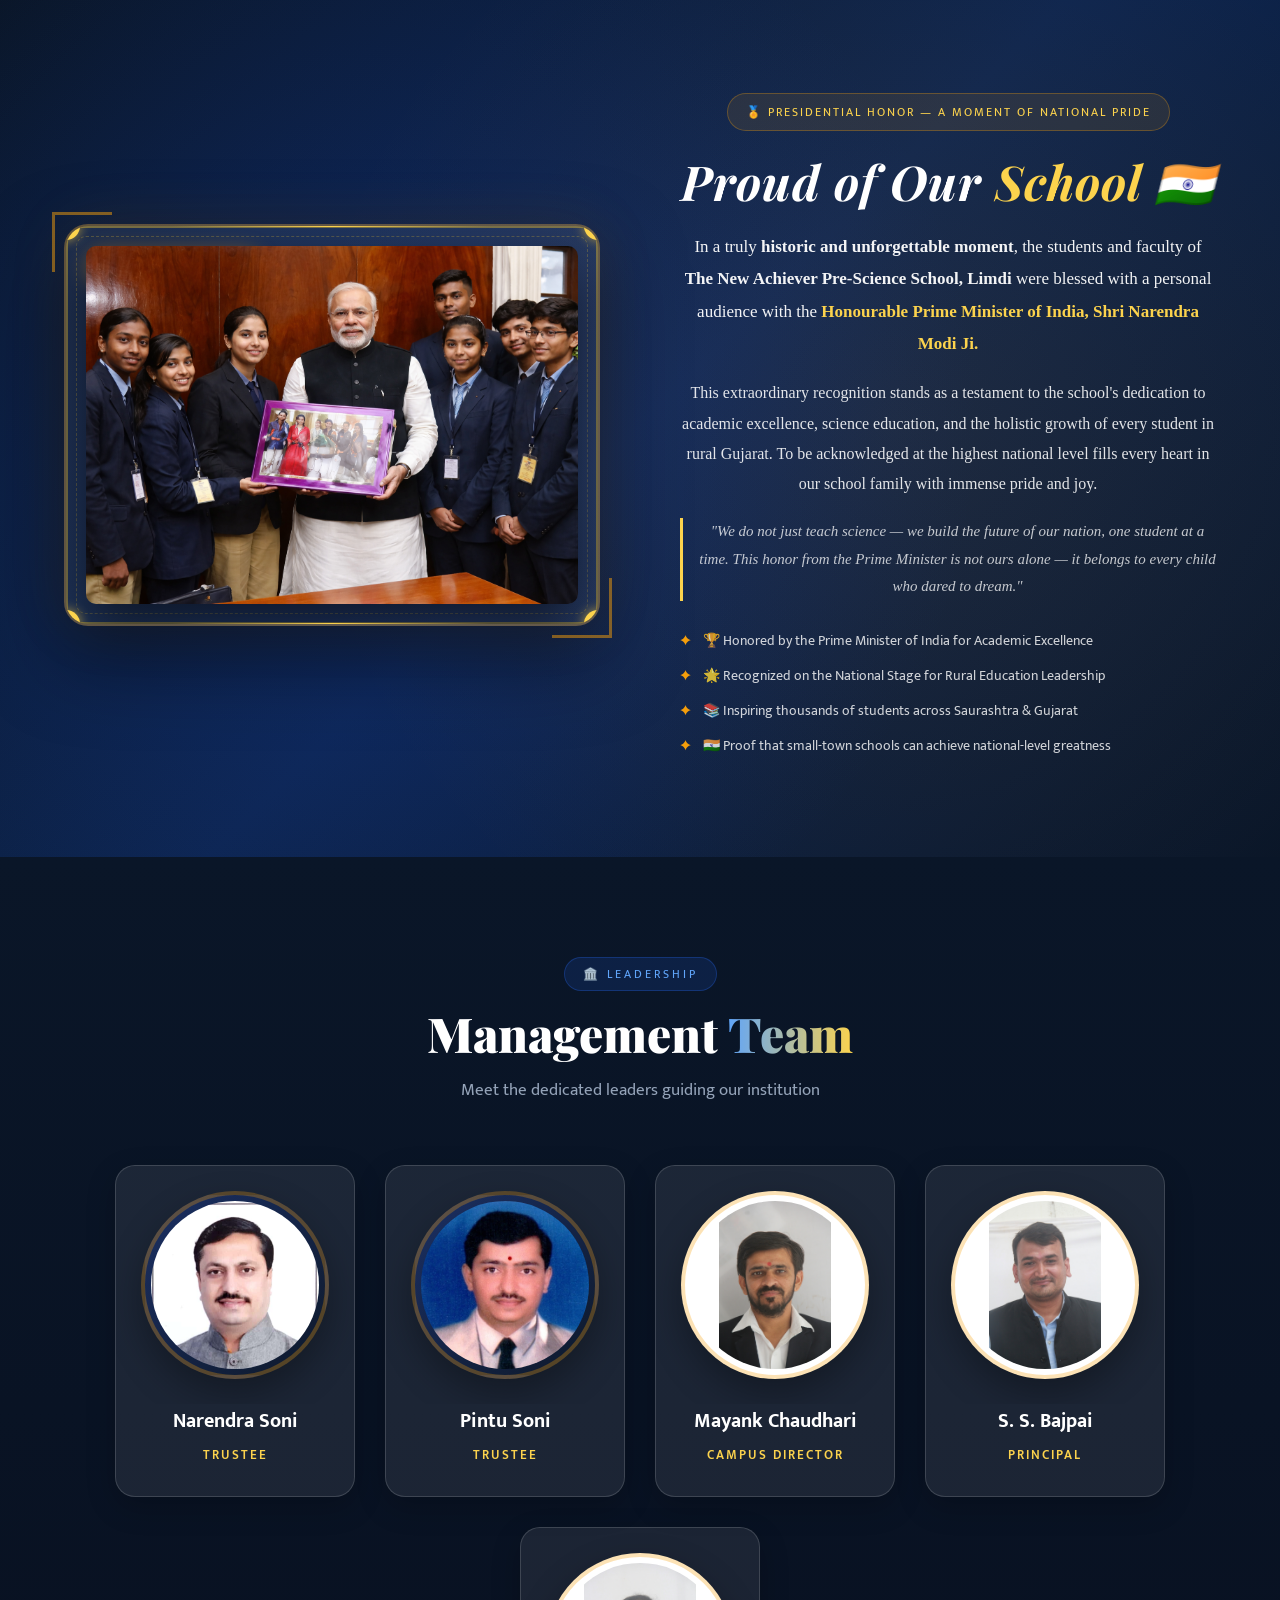
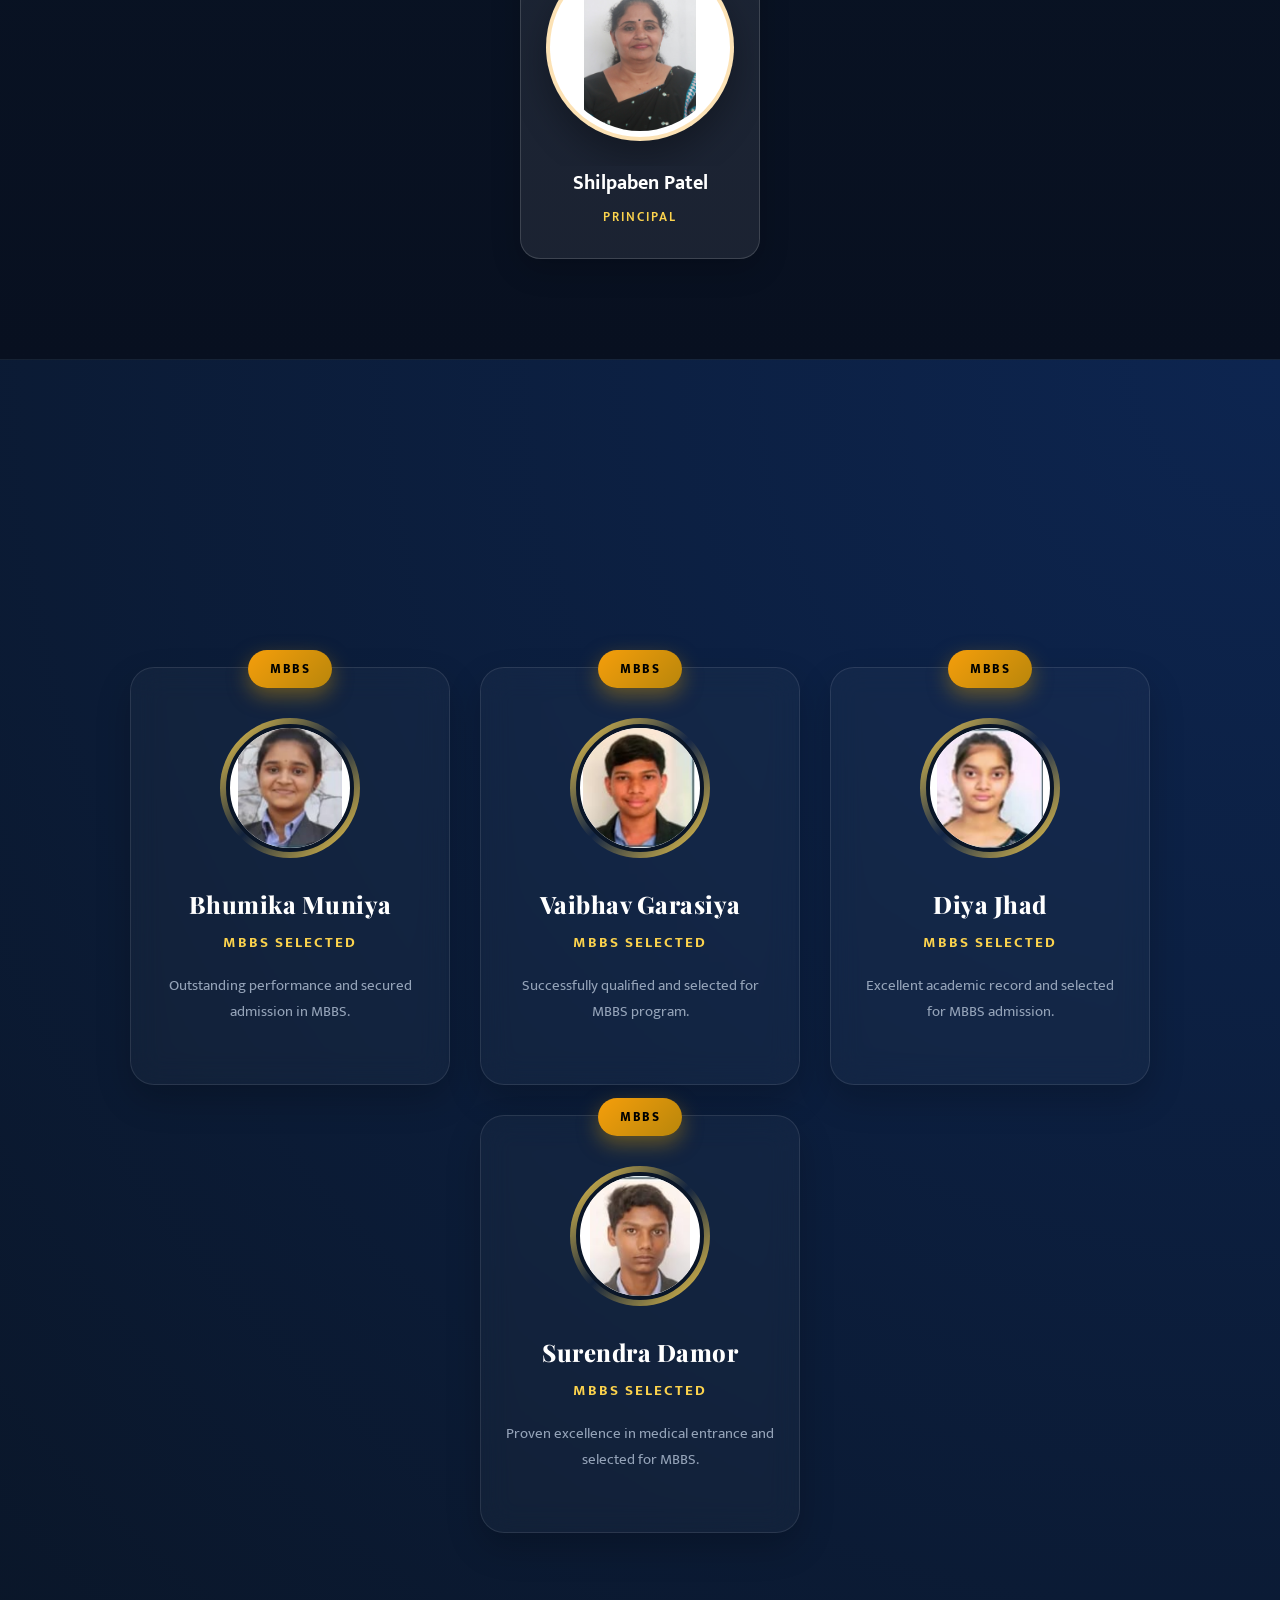
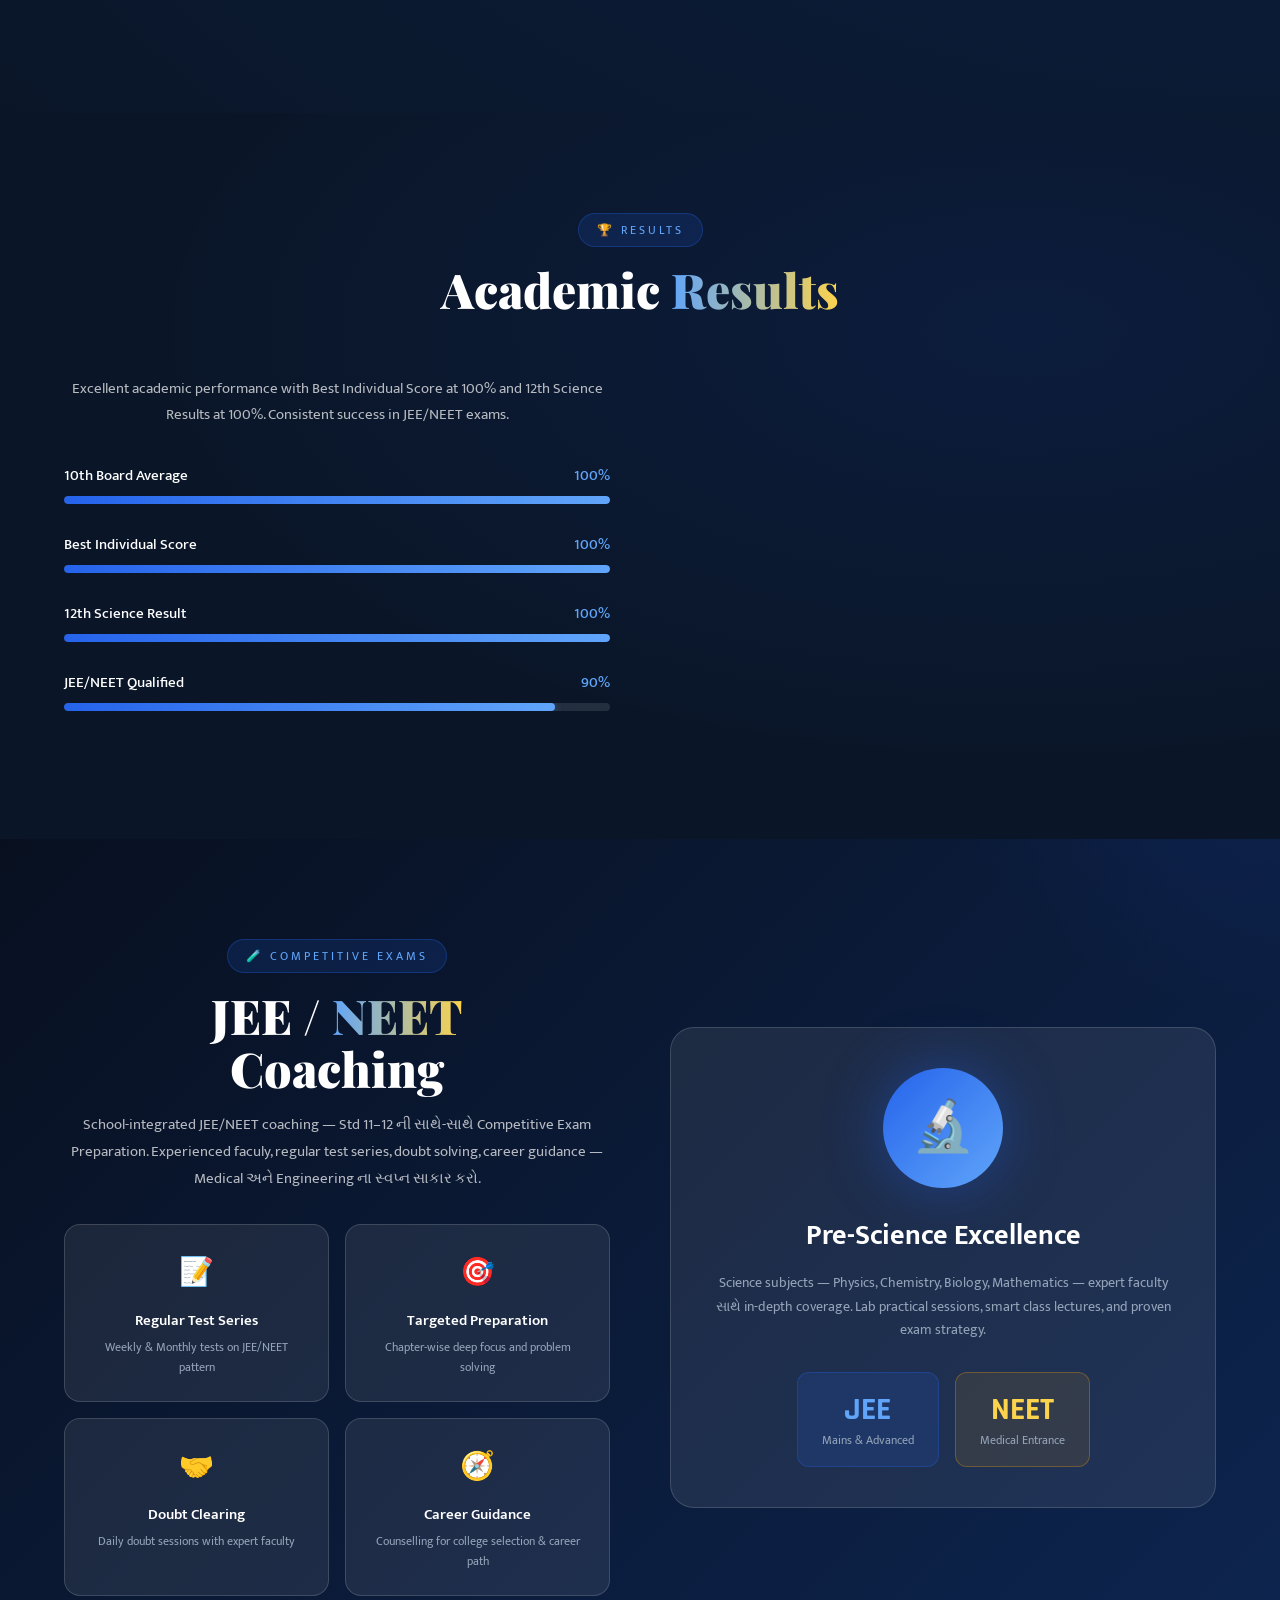
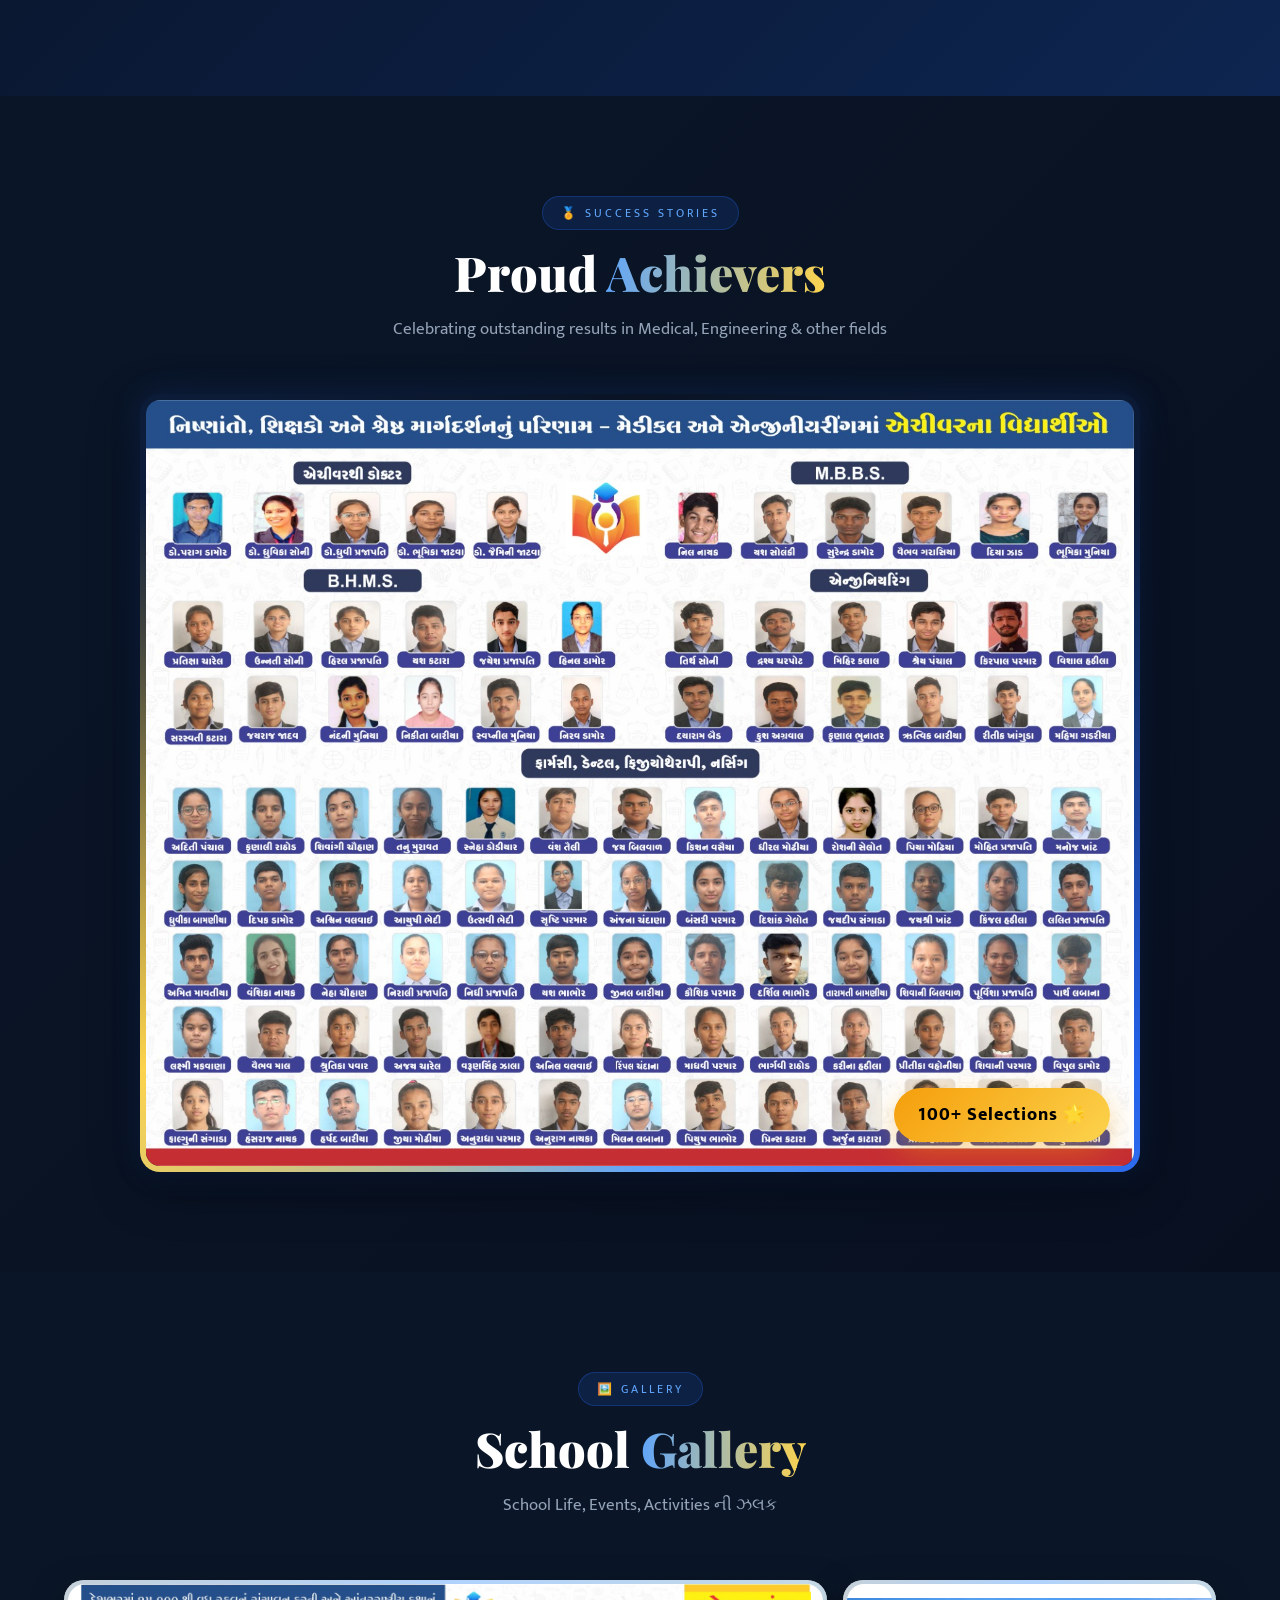
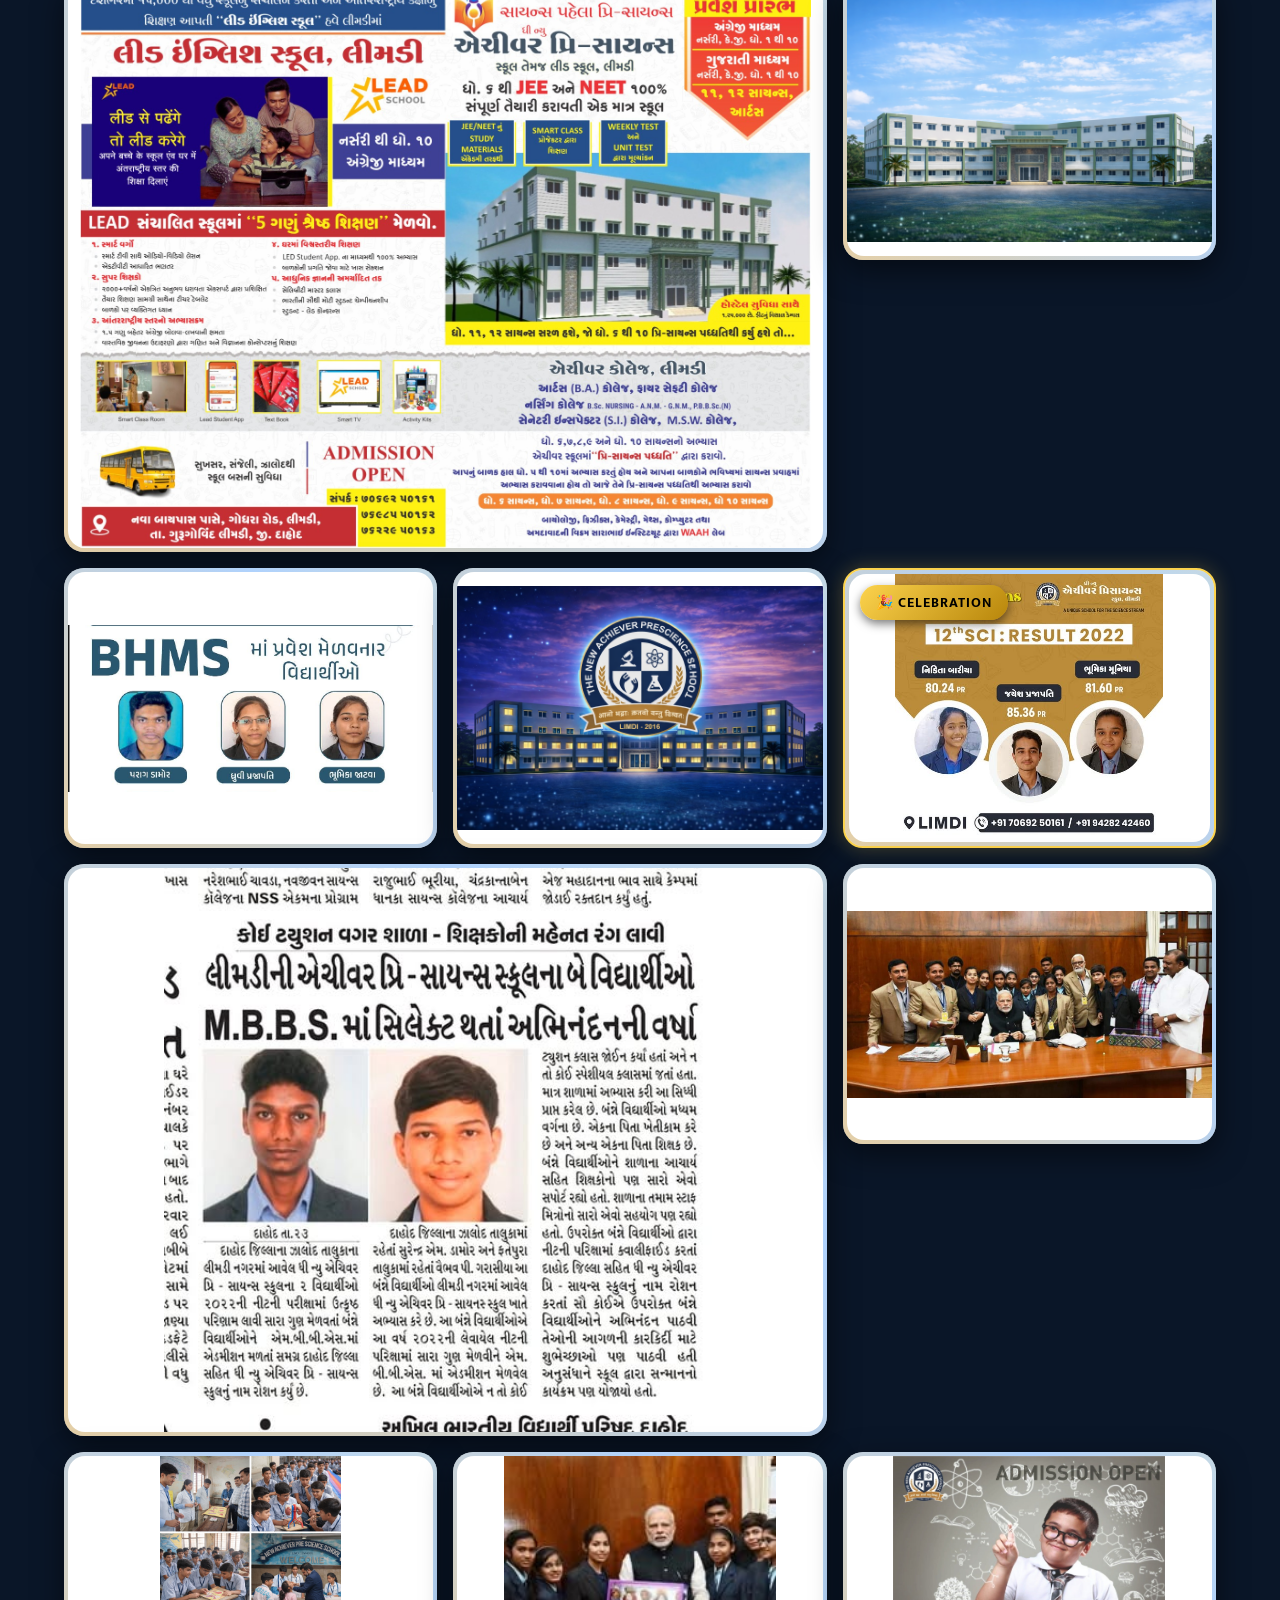
==== commit ead7cc41: "Update school website: added campus life section, new images, and style improvements" ====
--- a/index.html
+++ b/index.html
@@ -2,7 +2,8 @@
 <html lang="gu">
 
 <head>
-
+<link rel="icon" href="favicon.jpg" type="image/jpeg">
+<link rel="shortcut icon" href="favicon.jpg">
 
   <meta charset="UTF-8">
   <meta name="viewport" content="width=device-width, initial-scale=1.0">
@@ -724,11 +725,11 @@
       background: linear-gradient(135deg, rgba(13, 37, 80, 0.9), rgba(26, 71, 204, 0.3));
       border: 1px solid var(--glass-border);
       border-radius: 20px;
-      margin: -50px 5% 0;
+      margin: 40px 5% 0;
       position: relative;
       z-index: 10;
       display: grid;
-      grid-template-columns: repeat(4, 1fr);
+      grid-template-columns: repeat(5, 1fr);
       overflow: hidden;
       backdrop-filter: blur(20px);
       box-shadow: 0 20px 60px rgba(0, 0, 0, 0.4);
@@ -1632,44 +1633,73 @@
     }
 
     .gallery-item {
-      border-radius: 16px;
+      border-radius: 20px;
       overflow: hidden;
       aspect-ratio: 4/3;
       cursor: pointer;
       position: relative;
-      background: var(--glass);
-      border: 1px solid var(--glass-border);
-    }
-
-    .gallery-item:nth-child(1) {
-      grid-column: span 2;
-    }
-
-    .gallery-item:nth-child(5) {
+      background: #ffffff;
+      padding: 4px;
+      transition: all 0.4s cubic-bezier(0.4, 0, 0.2, 1);
+      z-index: 1;
+      box-shadow: 0 10px 30px rgba(0,0,0,0.5);
+    }
+
+    .gallery-item::before {
+      content: '';
+      position: absolute;
+      inset: 0;
+      background: linear-gradient(45deg, #2563eb, #f59e0b, #60a5fa, #fcd34d, #2563eb);
+      background-size: 400% 400%;
+      z-index: -1;
+      animation: galleryBorder 3s linear infinite;
+      opacity: 0.5;
+      transition: opacity 0.3s, filter 0.3s;
+    }
+
+    .gallery-item:hover::before {
+      opacity: 1;
+      animation-duration: 1.5s;
+      filter: blur(2px);
+    }
+
+    @keyframes galleryBorder {
+      0% { background-position: 0% 50%; }
+      50% { background-position: 100% 50%; }
+      100% { background-position: 0% 50%; }
+    }
+
+    .gallery-item:nth-child(1),
+    .gallery-item:nth-child(6) {
       grid-column: span 2;
     }
 
     .gallery-item img {
       width: 100%;
       height: 100%;
-      object-fit: cover;
-      transition: transform 0.5s ease;
+      object-fit: contain;
+      border-radius: 17px;
+      transition: transform 0.6s cubic-bezier(0.4, 0, 0.2, 1);
+      display: block;
+      background: #ffffff;
     }
 
     .gallery-item:hover img {
-      transform: scale(1.08);
+      transform: scale(1.1) rotate(1deg);
     }
 
     .gallery-hover {
       position: absolute;
-      inset: 0;
-      background: linear-gradient(135deg, rgba(26, 71, 204, 0.7), rgba(10, 22, 40, 0.5));
+      inset: 3px;
+      background: linear-gradient(135deg, rgba(26, 71, 204, 0.6), rgba(10, 22, 40, 0.4));
       opacity: 0;
       transition: opacity 0.4s;
       display: flex;
       align-items: center;
       justify-content: center;
       font-size: 40px;
+      z-index: 2;
+      border-radius: 13px;
     }
 
     .gallery-item:hover .gallery-hover {
@@ -2474,16 +2504,10 @@
 
     .achievements-row {
       display: flex;
-      flex-direction: row;
+      flex-wrap: wrap;
+      justify-content: center;
       gap: 30px;
-      overflow-x: auto;
       padding: 60px 10px 80px;
-      scrollbar-width: none;
-      /* Firefox */
-      -ms-overflow-style: none;
-      /* IE/Edge */
-      scroll-snap-type: x mandatory;
-      justify-content: flex-start;
     }
 
     .achievements-row::-webkit-scrollbar {
@@ -2603,9 +2627,9 @@
 
     @media (max-width: 768px) {
       .achievements-row {
-        justify-content: flex-start;
-        padding-left: 20px;
-        padding-right: 20px;
+        justify-content: center;
+        padding-left: 10px;
+        padding-right: 10px;
         gap: 20px;
       }
 
@@ -2710,8 +2734,8 @@
         font-size: 32px;
       }
 
-      /* Horizontal Scrolling for Achievements & Courses on Mobile */
-      .achievements-row, .courses-grid {
+      /* Horizontal Scrolling for Courses on Mobile */
+      .courses-grid {
         display: flex !important;
         flex-direction: row !important;
         overflow-x: auto !important;
@@ -2721,14 +2745,22 @@
         justify-content: flex-start !important;
         -webkit-overflow-scrolling: touch;
       }
-
-      .achievement-card, .course-card {
+      .achievements-row {
+        flex-wrap: wrap !important;
+        justify-content: center !important;
+      }
+
+      .course-card {
         min-width: 85vw !important;
         flex: 0 0 85vw !important;
         scroll-snap-align: center !important;
       }
-
-      .achievements-row::-webkit-scrollbar, .courses-grid::-webkit-scrollbar {
+      .achievement-card {
+        min-width: 85vw !important;
+        flex: 0 0 85vw !important;
+      }
+
+      .courses-grid::-webkit-scrollbar {
         display: none;
       }
 
@@ -2763,10 +2795,78 @@
       }
     }
 
+    /* ─── MOBILE HORIZONTAL SCROLL FIX (design unchanged) ─── */
+    html {
+      overflow-x: hidden;
+      max-width: 100vw;
+    }
+    body {
+      overflow-x: hidden;
+      max-width: 100vw;
+    }
+    * {
+      max-width: 100%;
+    }
+    img, video, iframe {
+      max-width: 100%;
+    }
+    /* prevent fixed-width items from causing page scroll */
+    .info-item {
+      min-width: unset;
+    }
+    @media (max-width: 768px) {
+      .info-strip {
+        flex-direction: column;
+        align-items: flex-start;
+        padding: 30px 5%;
+      }
+      .info-item {
+        width: 100%;
+      }
+      .hero-full-btns {
+        flex-direction: column;
+        align-items: center;
+      }
+      .hero-full-btns a {
+        width: 100%;
+        max-width: 320px;
+        text-align: center;
+      }
+    }
   </style>
 
 
+
 </head>
+
+<audio id="welcomeAudio">
+    <source src="welcome.mp3" type="audio/mpeg">
+</audio>
+
+<script>
+let played = false;
+
+function playWelcome() {
+    if (!played) {
+        let audio = document.getElementById("welcomeAudio");
+
+        audio.play().then(() => {
+            console.log("Playing...");
+        }).catch(err => {
+            console.log("Error:", err);
+        });
+
+        played = true;
+    }
+}
+
+// First interaction triggers
+window.addEventListener("click", playWelcome);
+window.addEventListener("touchstart", playWelcome);
+window.addEventListener("scroll", playWelcome);
+</script>
+
+
 
 <body>
 
@@ -2886,11 +2986,365 @@
     </div>
   </div>
 
+  <!-- SCHOOL INTRO VIDEO SECTION -->
+  <section id="school-video-intro" style="padding: 100px 5%; background: linear-gradient(180deg, var(--blue-deep) 0%, #081020 100%); text-align: center; position: relative;">
+    <div class="section-tag" style="background: rgba(255,255,255,0.1); border-color: rgba(255,255,255,0.3); color: #fff;">🎥 School Campus</div>
+    <h2 class="section-title">Welcome to <span style="color: var(--blue-light);">Our School</span></h2>
+    <p class="section-sub" style="margin: 0 auto 50px; color: rgba(255,255,255,0.9);">Experience the excellent infrastructure and learning environment</p>
+
+    <style>
+      .premium-animated-border {
+        position: relative;
+        max-width: 1200px;
+        margin: 0 auto;
+        border-radius: 24px;
+        aspect-ratio: 16/9;
+        display: flex;
+        align-items: center;
+        justify-content: center;
+        overflow: hidden;
+        box-shadow: 0 20px 60px rgba(37,99,235,0.4), 0 0 30px rgba(96,165,250,0.3);
+      }
+      .premium-animated-border::before {
+        content: '';
+        position: absolute;
+        width: 150%;
+        height: 150%;
+        background: conic-gradient(transparent, transparent, transparent, #3b82f6, #60a5fa, #fcd34d, #3b82f6);
+        animation: rotateBorder 4s linear infinite;
+        z-index: 0;
+      }
+      .premium-animated-border::after {
+        content: '';
+        position: absolute;
+        inset: 4px;
+        background: #000;
+        border-radius: 20px;
+        z-index: 0;
+      }
+      @keyframes rotateBorder {
+        0% { transform: rotate(0deg); }
+        100% { transform: rotate(360deg); }
+      }
+      .premium-animated-border video {
+        position: relative;
+        z-index: 1;
+        width: 100%;
+        height: 100%;
+        object-fit: cover;
+        border-radius: 20px;
+        outline: none;
+        background: #000;
+      }
+    </style>
+
+    <div class="premium-animated-border reveal">
+      <!-- Actual Video -->
+      <video id="welcomeVideoPlayer" src="videos/welcome.mp4" controls preload="metadata"></video>
+      
+      <!-- Custom Play Overlay -->
+      <div id="welcomePlayIndicator" style="position: absolute; inset: 4px; display: flex; align-items: center; justify-content: center; z-index: 2; pointer-events: none; background: rgba(0,0,0,0.1); border-radius: 20px; transition: opacity 0.4s ease;">
+         <div class="video-play-btn" style="width: 90px; height: 90px; background: linear-gradient(135deg, var(--blue-bright), var(--blue-light)); border-radius: 50%; display: flex; align-items: center; justify-content: center; font-size: 36px; color: white; border: 3px solid rgba(255,255,255,0.9); box-shadow: 0 0 40px rgba(37,99,235,0.9); animation: pulseGlow 2s infinite; padding-left: 6px;">
+            ▶
+         </div>
+      </div>
+    </div>
+
+    <script>
+      // Fix for local playback & clean thumbnail without #t=
+      document.addEventListener('DOMContentLoaded', () => {
+        const wVideo = document.getElementById('welcomeVideoPlayer');
+        const wIcon = document.getElementById('welcomePlayIndicator');
+        if (wVideo && wIcon) {
+          // Load 2nd second as thumbnail reliably
+          wVideo.addEventListener('loadedmetadata', () => {
+            wVideo.currentTime = 2.0;
+          });
+          
+          wVideo.addEventListener('play', () => wIcon.style.opacity = '0');
+          wVideo.addEventListener('pause', () => wIcon.style.opacity = '1');
+        }
+      });
+    </script>
+  </section>
+
+  <!-- COLLEGE OVERVIEW SECTION -->
+  <section id="college-overview" style="padding: 100px 5%; background: var(--blue-deep); position: relative; border-top: 1px solid rgba(255,255,255,0.05);">
+    <style>
+      .college-overview-grid {
+        display: grid;
+        grid-template-columns: repeat(auto-fit, minmax(320px, 1fr));
+        gap: 40px;
+        max-width: 1200px;
+        margin: 60px auto 0;
+      }
+
+      .college-card {
+        background: rgba(255, 255, 255, 0.03);
+        border: 1px solid rgba(96, 165, 250, 0.2);
+        border-radius: 20px;
+        overflow: hidden;
+        position: relative;
+        backdrop-filter: blur(10px);
+        box-shadow: 0 10px 30px rgba(0, 0, 0, 0.3), inset 0 0 20px rgba(255, 255, 255, 0.02);
+        transition: all 0.4s cubic-bezier(0.4, 0, 0.2, 1);
+        cursor: pointer;
+      }
+
+      .college-card:hover {
+        transform: translateY(-10px) scale(1.02);
+        border-color: var(--blue-glow);
+        box-shadow: 0 20px 40px rgba(37, 99, 235, 0.4), 0 0 20px rgba(96, 165, 250, 0.2);
+      }
+
+      .college-card-img-wrapper {
+        position: relative;
+        aspect-ratio: 9/16;
+        overflow: hidden;
+        border-bottom: 2px solid rgba(255,255,255,0.05);
+      }
+
+      .college-card:hover .college-card-img-wrapper {
+        border-bottom-color: var(--blue-glow);
+      }
+
+      .college-card-img {
+        width: 100%;
+        height: 100%;
+        object-fit: cover;
+        transition: transform 0.6s ease;
+        filter: brightness(0.7);
+      }
+
+      .college-card:hover .college-card-img {
+        transform: scale(1.05);
+        filter: brightness(0.9);
+      }
+
+      .college-play-btn {
+        position: absolute;
+        top: 50%;
+        left: 50%;
+        transform: translate(-50%, -50%);
+        width: 60px;
+        height: 60px;
+        background: linear-gradient(135deg, var(--blue-bright), var(--blue-light));
+        border-radius: 50%;
+        display: flex;
+        align-items: center;
+        justify-content: center;
+        font-size: 24px;
+        color: white;
+        border: 2px solid rgba(255, 255, 255, 0.8);
+        box-shadow: 0 0 20px rgba(37, 99, 235, 0.6);
+        animation: pulseGlow 2s infinite;
+        z-index: 2;
+        padding-left: 4px;
+        transition: all 0.3s ease;
+      }
+
+      .college-card:hover .college-play-btn {
+        background: white;
+        color: var(--blue-primary);
+        border-color: var(--blue-glow);
+        box-shadow: 0 0 30px rgba(255, 255, 255, 0.8);
+      }
+
+      .college-card-info {
+        padding: 25px;
+        text-align: center;
+      }
+
+      .college-student-name {
+        font-size: 22px;
+        font-weight: 800;
+        color: var(--white);
+        margin-bottom: 8px;
+        font-family: 'Playfair Display', serif;
+      }
+
+      .college-student-course {
+        font-size: 14px;
+        color: var(--blue-glow);
+        font-weight: 700;
+        letter-spacing: 1.5px;
+        text-transform: uppercase;
+      }
+
+      .college-particles {
+        position: absolute;
+        inset: 0;
+        background-image: radial-gradient(rgba(96, 165, 250, 0.1) 1px, transparent 1px);
+        background-size: 40px 40px;
+        pointer-events: none;
+      }
+    </style>
+
+    <div class="college-particles"></div>
+
+    <div style="text-align:center; position: relative; z-index: 2;">
+      <div class="section-tag reveal">🎓 College Life</div>
+      <h2 class="section-title reveal">Achiever College <span>Information</span></h2>
+      <p class="section-sub reveal" style="margin: 0 auto; color: var(--gold-light); font-size: 20px; font-weight: 600; letter-spacing: 1px;">College Courses</p>
+    </div>
+
+    <div class="college-overview-grid">
+      <!-- Card 1: collage.mp4 -->
+      <div class="college-card reveal">
+        <div class="college-card-img-wrapper" style="background: #000;">
+          <video class="college-auto-thumb" src="videos/collage.mp4#t=1.5" controls preload="metadata" style="width: 100%; height: 100%; object-fit: contain; outline: none;"></video>
+          <div class="college-play-btn" style="pointer-events: none;">▶</div>
+        </div>
+      </div>
+
+      <!-- Card 2: collage2.mp4 -->
+      <div class="college-card reveal" style="transition-delay: 0.1s;">
+        <div class="college-card-img-wrapper" style="background: #000;">
+          <video class="college-auto-thumb" src="videos/collage2.mp4#t=1.5" controls preload="metadata" style="width: 100%; height: 100%; object-fit: contain; outline: none;"></video>
+          <div class="college-play-btn" style="pointer-events: none;">▶</div>
+        </div>
+      </div>
+
+      <!-- Card 3: collage3.mp4 -->
+      <div class="college-card reveal" style="transition-delay: 0.2s;">
+        <div class="college-card-img-wrapper" style="background: #000;">
+          <video class="college-auto-thumb" src="videos/collage3.mp4#t=1.5" controls preload="metadata" style="width: 100%; height: 100%; object-fit: contain; outline: none;"></video>
+          <div class="college-play-btn" style="pointer-events: none;">▶</div>
+        </div>
+      </div>
+
+      <!-- Card 4: collage4.mp4 -->
+      <div class="college-card reveal" style="transition-delay: 0.3s;">
+        <div class="college-card-img-wrapper" style="background: #000;">
+          <video class="college-auto-thumb" src="videos/collage4.mp4#t=1.5" controls preload="metadata" style="width: 100%; height: 100%; object-fit: contain; outline: none;"></video>
+          <div class="college-play-btn" style="pointer-events: none;">▶</div>
+        </div>
+      </div>
+    </div>
+    
+    <script>
+      document.addEventListener('DOMContentLoaded', () => {
+        const collegeVideos = document.querySelectorAll('.college-auto-thumb');
+        collegeVideos.forEach(v => {
+          const btn = v.parentElement.querySelector('.college-play-btn');
+          if (btn) {
+            v.addEventListener('play', () => {
+              btn.style.display = 'none';
+              collegeVideos.forEach(other => {
+                if (other !== v && !other.paused) {
+                  other.pause();
+                }
+              });
+            });
+            v.addEventListener('pause', () => btn.style.display = 'flex');
+            v.addEventListener('ended', () => btn.style.display = 'flex');
+          }
+        });
+      });
+    </script>
+  </section>
+
+  <!-- RESULTS -->
+
+  <!-- STUDENT REVIEWS SECTION -->
+  <section id="student-reviews" style="padding: 100px 5%; background: linear-gradient(135deg, #081020 0%, var(--blue-deep) 100%); border-top: 1px solid rgba(255,255,255,0.1); position: relative;">
+    <div style="text-align:center; margin-bottom: 70px; position: relative; z-index: 2;">
+      <div class="section-tag" style="background: rgba(255,255,255,0.1); border-color: rgba(255,255,255,0.3); color: #fff;">⭐ Testimonials</div>
+      <h2 class="section-title">Student <span style="color: var(--blue-light);">Reviews</span></h2>
+      <p class="section-sub" style="margin: 0 auto; color: rgba(255,255,255,0.9);">Hear directly from our bright students about their experience at The New Achiever School</p>
+    </div>
+
+    <div class="reviews-grid" style="display: grid; grid-template-columns: repeat(auto-fit, minmax(320px, 1fr)); gap: 40px; max-width: 1200px; margin: 0 auto; position: relative; z-index: 2;">
+      <!-- Review 1 -->
+      <div class="review-card reveal" style="background: rgba(255,255,255,0.03); border: 1px solid rgba(96,165,250,0.3); border-radius: 20px; overflow: hidden; transition: all 0.4s ease; box-shadow: 0 15px 35px rgba(0,0,0,0.3), inset 0 0 20px rgba(255,255,255,0.02); cursor: pointer; backdrop-filter: blur(10px);">
+        <div class="review-video-wrap" style="position: relative; aspect-ratio: 9/16; background: #000; overflow: hidden; border-bottom: 3px solid var(--blue-glow);">
+          <video src="videos/review1.mp4#t=2.0" controls preload="metadata" style="width: 100%; height: 100%; object-fit: contain; position: relative; z-index: 1;"></video>
+          <!-- Animated Play Icon -->
+          <div class="custom-play-indicator" style="position: absolute; top: 50%; left: 50%; transform: translate(-50%, -50%); width: 65px; height: 65px; background: rgba(37,99,235,0.85); border-radius: 50%; display: flex; align-items: center; justify-content: center; font-size: 26px; color: white; border: 2px solid rgba(255,255,255,0.8); box-shadow: 0 0 25px rgba(37,99,235,0.8); transition: opacity 0.3s ease; animation: pulseGlow 2s infinite; pointer-events: none; z-index: 10;">
+             ▶
+          </div>
+          <div style="position: absolute; top: 15px; right: 15px; background: rgba(0,0,0,0.6); padding: 5px 12px; border-radius: 20px; font-size: 16px; backdrop-filter: blur(8px); display: flex; gap: 3px; color: #fcd34d; box-shadow: 0 4px 15px rgba(0,0,0,0.4); z-index: 5; pointer-events: none; border: 1px solid rgba(255,255,255,0.15); letter-spacing: 2px;">
+             ★★★
+          </div>
+        </div>
+        <div class="review-content" style="padding: 28px;">
+          <h4 style="font-size: 24px; margin-bottom: 8px; color: var(--white); font-weight: 800; text-shadow: 0 2px 4px rgba(0,0,0,0.5);">Bhumika Muniya</h4>
+          <p style="font-size: 14px; color: #60a5fa; margin-bottom: 16px; font-weight: 700; text-transform: uppercase; letter-spacing: 1.5px;">MBBS Selected</p>
+          <p style="font-size: 16px; color: rgba(255,255,255,0.9); line-height: 1.8;">"The teachers here gave me the perfect guidance to crack NEET. The labs and study environment are simply the best!"</p>
+        </div>
+      </div>
+
+      <!-- Review 2 -->
+      <div class="review-card reveal" style="transition-delay: 0.1s; background: rgba(255,255,255,0.03); border: 1px solid rgba(96,165,250,0.3); border-radius: 20px; overflow: hidden; transition: all 0.4s ease; box-shadow: 0 15px 35px rgba(0,0,0,0.3), inset 0 0 20px rgba(255,255,255,0.02); cursor: pointer; backdrop-filter: blur(10px);">
+        <div class="review-video-wrap" style="position: relative; aspect-ratio: 9/16; background: #000; overflow: hidden; border-bottom: 3px solid var(--blue-glow);">
+          <video src="videos/review2.mp4#t=2.0" controls preload="metadata" style="width: 100%; height: 100%; object-fit: contain; position: relative; z-index: 1;"></video>
+          <!-- Animated Play Icon -->
+          <div class="custom-play-indicator" style="position: absolute; top: 50%; left: 50%; transform: translate(-50%, -50%); width: 65px; height: 65px; background: rgba(37,99,235,0.85); border-radius: 50%; display: flex; align-items: center; justify-content: center; font-size: 26px; color: white; border: 2px solid rgba(255,255,255,0.8); box-shadow: 0 0 25px rgba(37,99,235,0.8); transition: opacity 0.3s ease; animation: pulseGlow 2s infinite; pointer-events: none; z-index: 10;">
+             ▶
+          </div>
+
+        </div>
+        <div class="review-content" style="padding: 28px;">
+          <h4 style="font-size: 24px; margin-bottom: 8px; color: var(--white); font-weight: 800; text-shadow: 0 2px 4px rgba(0,0,0,0.5);">Sangada Vidhyani</h4>
+          <p style="font-size: 14px; color: #60a5fa; margin-bottom: 16px; font-weight: 700; text-transform: uppercase; letter-spacing: 1.5px;">B.Sc Microbiology Student</p>
+          <p style="font-size: 16px; color: rgba(255,255,255,0.9); line-height: 1.8;">"Regular mock tests and personal attention from faculty made my preparation journey very smooth and successful."</p>
+        </div>
+      </div>
+
+      <!-- Review 3 -->
+      <div class="review-card reveal" style="transition-delay: 0.2s; background: rgba(255,255,255,0.03); border: 1px solid rgba(96,165,250,0.3); border-radius: 20px; overflow: hidden; transition: all 0.4s ease; box-shadow: 0 15px 35px rgba(0,0,0,0.3), inset 0 0 20px rgba(255,255,255,0.02); cursor: pointer; backdrop-filter: blur(10px);">
+        <div class="review-video-wrap" style="position: relative; aspect-ratio: 9/16; background: #000; overflow: hidden; border-bottom: 3px solid var(--blue-glow);">
+          <video src="videos/review3.mp4#t=2.0" controls preload="metadata" style="width: 100%; height: 100%; object-fit: contain; position: relative; z-index: 1;"></video>
+          <!-- Animated Play Icon -->
+          <div class="custom-play-indicator" style="position: absolute; top: 50%; left: 50%; transform: translate(-50%, -50%); width: 65px; height: 65px; background: rgba(37,99,235,0.85); border-radius: 50%; display: flex; align-items: center; justify-content: center; font-size: 26px; color: white; border: 2px solid rgba(255,255,255,0.8); box-shadow: 0 0 25px rgba(37,99,235,0.8); transition: opacity 0.3s ease; animation: pulseGlow 2s infinite; pointer-events: none; z-index: 10;">
+             ▶
+          </div>
+
+        </div>
+        <div class="review-content" style="padding: 28px;">
+          <h4 style="font-size: 24px; margin-bottom: 8px; color: var(--white); font-weight: 800; text-shadow: 0 2px 4px rgba(0,0,0,0.5);">Bhabhor Jhankhna</h4>
+          <p style="font-size: 14px; color: #60a5fa; margin-bottom: 16px; font-weight: 700; text-transform: uppercase; letter-spacing: 1.5px;">Gov. Job Assistant Post<br><span style="font-size: 11px; opacity: 0.8;">Kachchh Mandvi</span></p>
+          <p style="font-size: 16px; color: rgba(255,255,255,0.9); line-height: 1.8;">"The school feels like a second home. The smart classrooms and interactive teaching methods make learning fun."</p>
+        </div>
+      </div>
+    </div>
+  </section>
+
+  <!-- REVIEWS VIDEO JS -->
+  <script>
+    document.addEventListener('DOMContentLoaded', function() {
+      const reviewVideos = document.querySelectorAll('.review-video-wrap video');
+      
+      reviewVideos.forEach(video => {
+        // Pause other videos when one starts playing
+        video.addEventListener('play', function() {
+          reviewVideos.forEach(v => {
+            if (v !== video) v.pause();
+          });
+          
+          // Hide custom play icon
+          const icon = video.parentElement.querySelector('.custom-play-indicator');
+          if (icon) icon.style.display = 'none';
+        });
+
+        // Show play icon when paused or ended
+        video.addEventListener('pause', function() {
+          const icon = video.parentElement.querySelector('.custom-play-indicator');
+          if (icon) icon.style.display = 'flex';
+        });
+      });
+    });
+  </script>
+
   <!-- STATS BAR -->
   <div class="stats-bar reveal">
     <div class="stat-item">
-      <div class="stat-num" data-target="88.74" data-suffix="%">0%</div>
+      <div class="stat-num" data-target="100" data-suffix="%">0%</div>
       <div class="stat-label">Best 10th Result</div>
+    </div>
+    <div class="stat-item">
+      <div class="stat-num" data-target="100" data-suffix="%">0%</div>
+      <div class="stat-label">Best 12th Result</div>
     </div>
     <div class="stat-item">
       <div class="stat-num" data-target="500" data-suffix="+">0+</div>
@@ -2916,15 +3370,15 @@
     <div class="achievements-grid">
       <div class="ach-card reveal" style="--d:0.1s">
         <div class="ach-icon" style="--d:0s">🏅</div>
-        <div class="ach-num" data-target="88.74" data-suffix="%">0%</div>
+        <div class="ach-num" data-target="100" data-suffix="%">0%</div>
         <div class="ach-title">Best 10th Result</div>
-        <div class="ach-sub">School Topper Achievement</div>
+        <div class="ach-sub">Outstanding Performance</div>
       </div>
       <div class="ach-card reveal" style="--d:0.2s">
         <div class="ach-icon" style="--d:0.3s">📊</div>
-        <div class="ach-num" data-target="80" data-suffix="-90%">0%</div>
-        <div class="ach-title">10th Board Average</div>
-        <div class="ach-sub">Consistent Excellence</div>
+        <div class="ach-num" data-target="100" data-suffix="%">0%</div>
+        <div class="ach-title">Best 12th Result</div>
+        <div class="ach-sub">Excellent Academic Results</div>
       </div>
       <div class="ach-card reveal" style="--d:0.3s">
         <div class="ach-icon" style="--d:0.6s">🔬</div>
@@ -3326,7 +3780,7 @@
     <div class="results-content">
       <div class="results-stats">
         <p style="color:rgba(255,255,255,0.7); margin-bottom:36px; font-size:15px; line-height:1.7;">
-          Excellent academic performance with Best Individual Score at 100% and 12th Science Results at 95%. Consistent success in JEE/NEET exams.
+          Excellent academic performance with Best Individual Score at 100% and 12th Science Results at 100%. Consistent success in JEE/NEET exams.
         </p>
         <div class="result-bar-item reveal">
           <div class="result-bar-header">
@@ -3346,10 +3800,10 @@
         </div>
         <div class="result-bar-item reveal" style="transition-delay:0.2s">
           <div class="result-bar-header">
-            <span>12th Science Result</span><span style="color:var(--blue-glow)">95%</span>
+            <span>12th Science Result</span><span style="color:var(--blue-glow)">100%</span>
           </div>
           <div class="result-bar-track">
-            <div class="result-bar-fill" data-width="95"></div>
+            <div class="result-bar-fill" data-width="100"></div>
           </div>
         </div>
         <div class="result-bar-item reveal" style="transition-delay:0.3s">
@@ -3421,7 +3875,138 @@
     </div>
   </section>
 
+  <!-- PROUD ACHIEVERS -->
+  <style>
+    #proud-achievers {
+      background: linear-gradient(135deg, var(--blue-deep) 0%, #081020 100%);
+      position: relative;
+      overflow: hidden;
+      padding: 100px 5%;
+    }
+    
+    .achievers-container {
+      max-width: 1000px;
+      margin: 0 auto;
+      text-align: center;
+    }
+    
+    .achievers-img-wrapper {
+      position: relative;
+      margin-top: 50px;
+      border-radius: 20px;
+      padding: 6px;
+      box-shadow: 0 15px 50px rgba(0, 0, 0, 0.4), 0 0 30px rgba(37, 99, 235, 0.2);
+      transition: transform 0.5s ease, box-shadow 0.5s ease;
+      overflow: hidden;
+      z-index: 1;
+    }
+    
+    .achievers-img-wrapper::before {
+      content: '';
+      position: absolute;
+      top: -50%;
+      left: -50%;
+      width: 200%;
+      height: 200%;
+      background: conic-gradient(
+        from 0deg,
+        transparent 0deg,
+        rgba(37, 99, 235, 0.1) 60deg,
+        var(--blue-bright) 120deg,
+        var(--blue-glow) 180deg,
+        var(--gold-light) 240deg,
+        rgba(37, 99, 235, 0.1) 300deg,
+        transparent 360deg
+      );
+      animation: rotate-border 4s linear infinite;
+      z-index: -2;
+    }
+
+    .achievers-img-wrapper::after {
+      content: '';
+      position: absolute;
+      inset: 6px;
+      background: #081020;
+      border-radius: 14px;
+      z-index: -1;
+    }
+
+    @keyframes rotate-border {
+      0% { transform: rotate(0deg); }
+      100% { transform: rotate(360deg); }
+    }
+    
+    .achievers-img-inner {
+      border-radius: 14px;
+      overflow: hidden;
+      display: block;
+      width: 100%;
+    }
+    
+    .achievers-img-wrapper:hover {
+      transform: translateY(-10px);
+      box-shadow: 0 20px 60px rgba(0, 0, 0, 0.6), 0 0 50px rgba(37, 99, 235, 0.4);
+    }
+    
+    .achievers-img {
+      width: 100%;
+      height: auto;
+      display: block;
+      transition: transform 0.6s cubic-bezier(0.4, 0, 0.2, 1);
+    }
+    
+    .achievers-img-wrapper:hover .achievers-img {
+      transform: scale(1.04);
+    }
+    
+    .achievers-badge {
+      position: absolute;
+      bottom: 30px;
+      right: 30px;
+      background: linear-gradient(135deg, var(--gold), var(--gold-light));
+      color: #000;
+      padding: 12px 24px;
+      border-radius: 50px;
+      font-weight: 800;
+      font-size: 18px;
+      letter-spacing: 1px;
+      box-shadow: 0 10px 30px rgba(245, 158, 11, 0.4);
+      transition: transform 0.5s ease, box-shadow 0.3s;
+      z-index: 2;
+    }
+    
+    .achievers-img-wrapper:hover .achievers-badge {
+      box-shadow: 0 15px 40px rgba(245, 158, 11, 0.6);
+      transform: scale(1.05);
+    }
+
+    @media (max-width: 768px) {
+      .achievers-badge {
+        font-size: 14px;
+        padding: 8px 16px;
+        bottom: 20px;
+        right: 20px;
+      }
+    }
+  </style>
+
+  <section id="proud-achievers">
+    <div class="achievers-container">
+      <div class="section-tag reveal">🏅 Success Stories</div>
+      <h2 class="section-title reveal">Proud <span>Achievers</span></h2>
+      <p class="section-sub reveal" style="margin: 0 auto;">Celebrating outstanding results in Medical, Engineering & other fields</p>
+      
+      <div class="achievers-img-wrapper reveal" style="transition-delay: 0.2s;">
+        <div class="achievers-img-inner">
+          <img src="images/allpic.jpg" alt="Proud Achievers Result Collage" class="achievers-img">
+        </div>
+        <div class="achievers-badge">100+ Selections 🌟</div>
+      </div>
+    </div>
+  </section>
+
   <!-- GALLERY -->
+
   <section id="gallery">
     <div style="text-align:center;">
       <div class="section-tag reveal">🖼️ Gallery</div>
@@ -3429,65 +4014,78 @@
       <p class="section-sub reveal" style="margin: 0 auto 0;">School Life, Events, Activities ની ઝલક</p>
     </div>
     <div class="gallery-grid">
-      <!-- 1st Item (CSS makes this span 2 columns) -->
+      <!-- 1st Item (Large) -->
       <div class="gallery-item reveal" onclick="openLightbox(this)">
+        <img src="images/l.jpg" alt="School Activity Large">
+        <div class="gallery-hover">🔍</div>
+      </div>
+
+      <!-- 2nd Item -->
+      <div class="gallery-item reveal" style="transition-delay:0.05s" onclick="openLightbox(this)">
         <img src="images/bilding.jpg" alt="School Building">
         <div class="gallery-hover">🔍</div>
       </div>
 
-      <!-- 2nd Item -->
-      <div class="gallery-item reveal" style="transition-delay:0.05s" onclick="openLightbox(this)">
+      <!-- 3rd Item -->
+      <div class="gallery-item reveal" style="transition-delay:0.1s" onclick="openLightbox(this)">
+        <img src="images/mbbs2.jpg" alt="MBBS Achievement">
+        <div class="gallery-hover">🔍</div>
+      </div>
+
+      <!-- 4th Item -->
+      <div class="gallery-item reveal" style="transition-delay:0.15s" onclick="openLightbox(this)">
         <img src="images/new.jpg" alt="School News">
         <div class="gallery-hover">🔍</div>
       </div>
 
-      <!-- Added Item -->
-      <div class="gallery-item reveal" style="transition-delay:0.08s" onclick="openLightbox(this)">
-        <img src="images/news.jpg" alt="More School News">
-        <div class="gallery-hover">🔍</div>
-      </div>
-
-      <!-- 3rd Item -->
-      <div class="gallery-item reveal" style="transition-delay:0.1s" onclick="openLightbox(this)">
-        <img src="images/prime.jpg" alt="Prime Visit">
-        <div class="gallery-hover">🔍</div>
-      </div>
-
-      <!-- 4th Item: Special Celebration Item -->
+      <!-- 5th Item: Special Celebration (Large) -->
       <div class="gallery-item reveal"
-        style="transition-delay:0.15s; grid-column: span 2; border: 2px solid var(--gold-light); box-shadow: 0 0 20px rgba(212,175,55,0.3);"
+        style="transition-delay:0.2s; border: 2px solid var(--gold-light); box-shadow: 0 0 20px rgba(212,175,55,0.3);"
         onclick="openLightbox(this)">
         <div
-          style="position: absolute; top: 15px; left: 15px; background: linear-gradient(135deg, var(--gold-light), #b8860b); color: #000; padding: 6px 16px; border-radius: 24px; font-weight: bold; z-index: 2; box-shadow: 0 4px 10px rgba(0,0,0,0.5); font-size: 14px; letter-spacing: 1px;">
+          style="position: absolute; top: 15px; left: 15px; background: linear-gradient(135deg, var(--gold-light), #b8860b); color: #000; padding: 6px 16px; border-radius: 24px; font-weight: bold; z-index: 10; box-shadow: 0 4px 10px rgba(0,0,0,0.5); font-size: 14px; letter-spacing: 1px;">
           🎉 CELEBRATION</div>
         <img src="images/congratulation.jpg" alt="Congratulations">
         <div class="gallery-hover">🔍</div>
       </div>
 
-      <!-- 5th Item (CSS makes this span 2 columns by default, overriding with span 1 so the layout doesn't break) -->
-      <div class="gallery-item reveal" style="transition-delay:0.2s; grid-column: span 1;" onclick="openLightbox(this)">
+      <!-- 6th Item -->
+      <div class="gallery-item reveal" style="transition-delay:0.25s" onclick="openLightbox(this)">
+        <img src="images/news.jpg" alt="School News Update">
+        <div class="gallery-hover">🔍</div>
+      </div>
+
+      <!-- 7th Item -->
+      <div class="gallery-item reveal" style="transition-delay:0.3s" onclick="openLightbox(this)">
+        <img src="images/prime.jpg" alt="Prime Visit">
+        <div class="gallery-hover">🔍</div>
+      </div>
+
+      <!-- 8th Item -->
+      <div class="gallery-item reveal" style="transition-delay:0.35s" onclick="openLightbox(this)">
         <img src="images/all.jpg" alt="All Events">
         <div class="gallery-hover">🔍</div>
       </div>
 
-      <!-- 6th Item -->
-      <div class="gallery-item reveal" style="transition-delay:0.25s" onclick="openLightbox(this)">
+      <!-- 9th Item -->
+      <div class="gallery-item reveal" style="transition-delay:0.4s" onclick="openLightbox(this)">
         <img src="images/modi.jpg" alt="National Recognition">
         <div class="gallery-hover">🔍</div>
       </div>
 
-      <!-- 7th Item -->
-      <div class="gallery-item reveal" style="transition-delay:0.3s" onclick="openLightbox(this)">
+      <!-- 10th Item -->
+      <div class="gallery-item reveal" style="transition-delay:0.45s" onclick="openLightbox(this)">
         <img src="images/pre-science.jpg" alt="School Activities">
         <div class="gallery-hover">🔍</div>
       </div>
 
-      <!-- 8th Item -->
-      <div class="gallery-item reveal" style="transition-delay:0.35s" onclick="openLightbox(this)">
+      <!-- 11th Item -->
+      <div class="gallery-item reveal" style="transition-delay:0.5s" onclick="openLightbox(this)">
         <img src="images/school.jpg" alt="School Logo">
         <div class="gallery-hover">🔍</div>
       </div>
     </div>
+
   </section>
   <div id="lightbox" onclick="closeLightbox()">
     <button onclick="sendToWhatsApp()">Submit</button>
@@ -3513,7 +4111,7 @@
     <div style="text-align:center;">
       <div class="section-tag reveal">📥 Apply Now</div>
       <h2 class="section-title reveal">Admission <span>Form</span></h2>
-      <p class="section-sub reveal" style="margin: 0 auto;">2025–26 Academic Year Admission Open — Fill the form below
+      <p class="section-sub reveal" style="margin: 0 auto;">2026–27 Academic Year Admission Open — Fill the form below
       </p>
     </div>
     <div class="admission-wrap reveal">
@@ -3683,7 +4281,7 @@
       </div>
     </div>
     <div class="footer-bottom">
-      <div class="footer-copy">© 2025 The New Achiever Pre-Science School, Limdi. All Rights Reserved.</div>
+      <div class="footer-copy">© 2026 The New Achiever Pre-Science School, Limdi. All Rights Reserved. | Designed &amp; Developed by <span style="color: var(--blue-glow); font-weight:700;">Ritik Khanguda</span></div>
       <div class="footer-made">Made with <span>♥</span> for excellence in education</div>
     </div>
   </footer>
@@ -3753,14 +4351,9 @@
 
     // ── NOTICE BOARD ──
     const notices = [
-      { text: 'Admission Open 2025–26 — KG Balmandir to Std 12 Science. Contact: +91 94282 42460', date: 'April 2025', new: true },
-      { text: 'JEE/NEET Coaching Batch starts June 2025 — Limited Seats. Register Now!', date: 'April 2025', new: true },
-      { text: 'Annual Day Celebration — 15 May 2025. Parents are invited.', date: 'March 2025', new: false },
-      { text: '10th Board Result 2024: Best Score 88.74% — Congratulations to all students!', date: 'June 2024', new: false },
-      { text: 'Summer Vacation: 20 May to 10 June 2025. School reopens 11 June.', date: 'May 2025', new: true },
-      { text: 'Science Exhibition: 25 April 2025 — Students are requested to participate.', date: 'April 2025', new: true },
-      { text: 'Parent-Teacher Meeting: 5 May 2025, 9:00 AM to 1:00 PM', date: 'April 2025', new: false },
-      { text: 'Online Study Material available on school WhatsApp group. Contact office.', date: 'March 2025', new: false },
+      { text: 'Admission Open 2026–27 — KG Balmandir to Std 12 Science. Contact: +91 94282 42460', date: 'April 2026', new: true },
+      { text: '10th Board Result 2026: Best Score 100% — Congratulations to all students! 🎉', date: 'June 2026', new: true },
+      { text: '12th Board Result 2026: Best Score 100% — Outstanding Achievement! 🏆', date: 'June 2026', new: true },
     ];
     function buildNotices() {
       const list = document.getElementById('noticeList');
@@ -3907,6 +4500,8 @@
         });
     }
   </script>
+
+
 </body>
 
 </html>
--- a/style.css
+++ b/style.css
@@ -1,421 +1,154 @@
- body {
-  margin:0;
-  font-family: Arial;
-  background:#0a1628;
-  color:white;
-}
-
+/* ═══════════════════════════════════════════
+   NEW ACHIEVER PRE-SCIENCE SCHOOL - style.css
+   Clean version - no conflicts, no watermarks
+   ═══════════════════════════════════════════ */
+
+/* ─── BASE ─── */
+body {
+  margin: 0;
+  font-family: 'Mukta', Arial, sans-serif;
+  background: #0a1628;
+  color: white;
+}
+
+html {
+  scroll-behavior: smooth;
+}
+
+img {
+  border-radius: 10px;
+  transition: 0.5s;
+}
+
+/* ─── INTRO SECTION (Welcome Screen) ─── */
 #intro {
   position: fixed;
-  top: 0;
-  left: 0;
-  width: 100%;
-  height: 100vh;
-
+  inset: 0;
+  z-index: 9999;
+  background: linear-gradient(135deg, #020617, #0a1f44, #001f3f);
   display: flex;
   justify-content: center;
   align-items: center;
   flex-direction: column;
-
-  /* 🔥 SCHOOL BUILDING BACKGROUND */
-  background: url("images/building.jpg") no-repeat center;
-background-size: contain;
-background-repeat: no-repeat;
-background-position: center;
-
-  z-index: 9999;
-}
+  overflow: hidden;
+  transition: opacity 1.2s ease, visibility 1.2s ease;
+}
+
+#intro.hide {
+  opacity: 0;
+  visibility: hidden;
+  pointer-events: none;
+}
+
+/* Dark overlay only - NO blur watermarks */
 #intro::before {
   content: "";
   position: absolute;
-  top: 0;
-  left: 0;
-  width: 100%;
-  height: 100%;
-
-  background: rgba(0, 0, 0, 0.6);
-}
-@keyframes zoomOut {
-  0%{opacity:1; transform:scale(1.2)}
-  80%{opacity:1;}
-  100%{opacity:0; transform:scale(1);}
-}
-
-@keyframes fadeOut {
-  0% { opacity: 1 }
-  90% { opacity: 1 }   /* पहले 80 था */
-  100% { opacity: 0; }
-}
-
-
-.hero {
-  height: 100vh;
-  background: url("images/building.jpg");
-  background-size: contain;
-  background-position: center;
-  background-repeat: no-repeat;
-}
-
-
-section {
-  padding:50px;
-  text-align:center;
-}
-
-img {
-  width:80%;
-  border-radius:10px;
-  transition:0.5s;
-}
-
-img:hover {
-  transform:scale(1.05);
-}
-
-.grid {
-  display:grid;
-  grid-template-columns: repeat(2,1fr);
-  gap:20px;
-}
-html {
-  scroll-behavior: smooth;
-}
+  inset: 0;
+  background: rgba(0, 0, 0, 0.45);
+}
+
+.intro-content {
+  position: relative;
+  z-index: 2;
+  padding: 40px;
+  border-radius: 20px;
+  background: rgba(255, 255, 255, 0.05);
+  backdrop-filter: blur(15px);
+  box-shadow: 0 0 40px rgba(0, 0, 0, 0.5);
+  text-align: center;
+}
+
+/* ─── WELCOME LOGO (Star Orbit) ─── */
+.welcome-logo {
+  position: absolute;
+  top: 50%;
+  left: 50%;
+  transform: translate(-50%, -50%);
+  z-index: 1000;
+}
+
+.welcome-logo::before {
+  content: "⭐";
+  position: absolute;
+  font-size: 20px;
+  animation: starOrbit 5s linear infinite;
+  text-shadow: 0 0 10px #fff;
+}
+
+.welcome-logo::after {
+  content: "✨";
+  position: absolute;
+  font-size: 18px;
+  animation: starOrbit 3.5s linear infinite reverse;
+  text-shadow: 0 0 10px #fff;
+}
+
+.welcome-logo img {
+  width: 150px;
+  height: 150px;
+  border-radius: 50%;
+  border: 4px solid #fff;
+  box-shadow: 0 0 30px #00c6ff, 0 0 60px rgba(0, 198, 255, 0.4);
+  /* No spin - stays still */
+  animation: none;
+}
+
+/* Stop spin on all other intro images */
+#intro img:not(.welcome-logo img) {
+  animation: none !important;
+}
+
+/* ─── INTRO IMAGE (School photo in intro box) ─── */
 .intro-image {
   text-align: center;
-  margin: 25px 0;
+  margin: 20px 0;
 }
 
 .intro-image img {
   width: 250px;
-  border-radius: 12px;
-  box-shadow: 0 10px 30px rgba(0,0,0,0.4);
-}
+  border-radius: 20px;
+  border: 4px solid #fff;
+  outline: 3px solid rgba(0, 198, 255, 0.35);
+  outline-offset: 3px;
+  box-shadow: 0 0 30px rgba(0, 198, 255, 0.5), 0 20px 50px rgba(0, 0, 0, 0.8);
+  transition: all 0.5s ease;
+  animation: pulseBorder 3s ease-in-out infinite alternate;
+}
+
+.intro-image img:hover {
+  transform: scale(1.05);
+}
+
+/* ─── NAVBAR LOGO ─── */
 .nav-logo-icon {
   width: 50px;
   height: 50px;
   border-radius: 50%;
   overflow: hidden;
+  border: 2px solid rgba(255, 255, 255, 0.3);
 }
 
 .nav-logo-icon img {
   width: 100%;
   height: 100%;
   object-fit: cover;
-}
-#intro {
-  position: fixed;
-  top: 0;
-  left: 0;
-  width: 100%;
-  height: 100vh;
-
-  display: flex;
-  justify-content: center;
-  align-items: center;
-  flex-direction: column;
-
-  /* 🔥 PRO MAX BACKGROUND */
-  background: linear-gradient(135deg, #020617, #0a1f44, #001f3f);
-  overflow: hidden;
-  z-index: 9999;
-}
-#intro::before {
-  content: "";
-  position: absolute;
-  width: 500px;
-  height: 500px;
-  background: #00c6ff;
-  border-radius: 50%;
-  filter: blur(150px);
-  opacity: 0.4;
-  top: 20%;
-  left: 30%;
-  animation: moveGlow 8s infinite alternate;
-}
-
-#intro::after {
-  content: "";
-  position: absolute;
-  width: 400px;
-  height: 400px;
-  background: #ff00cc;
-  border-radius: 50%;
-  filter: blur(150px);
-  opacity: 0.3;
-  bottom: 10%;
-  right: 20%;
-  animation: moveGlow 10s infinite alternate;
-}
-
-@keyframes moveGlow {
-  0% {
-    transform: translate(0, 0);
-  }
-  100% {
-    transform: translate(80px, -80px);
-  }
-}
-#intro::before {
-  content: "";
-  position: absolute;
-  top: 0;
-  left: 0;
-  width: 100%;
-  height: 100%;
-  background: rgba(0,0,0,0.6); /* dark overlay */
-}
-.hero-overlay {
-  position: absolute;
-  inset: 0;
-  background: rgba(0,0,0,0.5);
-}
-.intro-content {
-  position: relative;
-  z-index: 1;
-}
-.intro-content {
-  position: relative;
-  z-index: 2;
-  padding: 40px;
-  border-radius: 20px;
-
-  background: rgba(255, 255, 255, 0.05);
-  backdrop-filter: blur(15px);
-  box-shadow: 0 0 40px rgba(0,0,0,0.5);
-}
-.intro-image img {
-  width: 220px;
-  border-radius: 20px;
-  border: 3px solid #4facfe;
-  box-shadow: 0 10px 40px rgba(0,0,0,0.6);
-  transition: all 0.4s ease;
-}
-
-.intro-image img:hover {
-  transform: scale(1.08);
-}
-body {
-  position: relative;
-  z-index: 1;
-
-  background-image: url("images/modi.jpg") !important;
-  background-size: cover;
-  background-position: center;
-  background-attachment: fixed;
-}
-/* Watermark Background */
-
-body::after {
-  content: "";
-  position: fixed;
-  top: 0;
-  left: 0;
-  width: 100%;
-  height: 100%;
-background: rgba(255,255,255,0.3);
-  z-index: -1;
-}
-
-/* Watermark Background */
-body {
-  background-image: url("images/modi.jpg") !important;
-  background-size: cover;
-  background-position: center;
-  background-attachment: fixed;
-}
-
-body::after {
-  content: "";
-  position: fixed;
-  top: 0;
-  left: 0;
-  width: 100%;
-  height: 100%;
-  background: rgba(255,255,255,0.85);
-  z-index: -1;
-}
-/* HEADER DESIGN */
-#navbar {
-    background: linear-gradient(135deg, #0f2027, #203a43, #2c5364);
-    padding: 10px 20px;
-}
-
-/* LOGO CIRCLE */
-.nav-logo-icon {
-    width: 80px;
-    height: 80px;
-    border-radius: 50%;
-    overflow: hidden;
-    border: 3px solid #00c6ff;
-    box-shadow: 0 0 15px #00c6ff;
-}
-
-/* IMAGE FIT */
-.nav-logo-icon {
-    width: 80px;
-    height: 80px;
-    border-radius: 50%;
-    overflow: hidden;
-    border: 3px solid #00c6ff;
-    box-shadow: 0 0 15px #00c6ff;
-}
-/* ANIMATION */
-@keyframes rotateLogo {
-    from {
-        transform: rotate(0deg);
-    }
-    to {
-        transform: rotate(360deg);
-    }
-}
-/* HEADER DESIGN */
-#navbar {
-    background: linear-gradient(135deg, #0f2027, #203a43, #2c5364);
-    padding: 10px 20px;
-}
-
-/* LOGO CIRCLE */
-.nav-logo-icon {
-    width: 80px;
-    height: 80px;
-    border-radius: 50%;
-    overflow: hidden;
-    border: 3px solid #00c6ff;
-    box-shadow: 0 0 15px #00c6ff;
-}
-
-/* IMAGE FIT */
-.nav-logo-icon img {
-    width: 100%;
-    height: 100%;
-    object-fit: cover;
-
-    animation: rotateLogo 6s linear infinite;
-}
-
-/* ANIMATION */
-@keyframes rotateLogo {
-    from { transform: rotate(0deg); }
-    to { transform: rotate(360deg); }
-}
-/* LOGO CIRCLE FIX */
-.nav-logo-icon {
-    width: 80px;
-    height: 80px;
-    border-radius: 50%;
-    overflow: hidden;
-    border: 3px solid #00c6ff;
-    box-shadow: 0 0 15px #00c6ff;
-}
-
-/* IMAGE + ROTATION */
-.nav-logo-icon img {
-    width: 100%;
-    height: 100%;
-    object-fit: cover;
-    animation: rotateLogo 8s linear infinite;
-}
-
-/* ANIMATION */
-@keyframes rotateLogo {
-    from { transform: rotate(0deg); }
-    to { transform: rotate(360deg); }
-}
-/* HERO SECTION PREMIUM DESIGN */
-.hero {
-  min-height: 100vh;   /* height fixed नहीं, flexible */
-  width: 100%;
-
-  background: url("images/building.jpg") no-repeat center;
-  background-size: contain;   /* पूरा image दिखे */
-
-  display: flex;
-  flex-direction: column;
-  justify-content: center;
-  align-items: center;
-
-  padding: 40px 20px;
-  box-sizing: border-box;
-}
-/* GLOW EFFECT BACKGROUND */
-.hero::before {
-    content: "";
-    position: absolute;
-    width: 400px;
-    height: 400px;
-    background: radial-gradient(circle, #00c6ff55, transparent);
-    border-radius: 50%;
-    animation: pulseGlow 4s infinite;
-}
-
-/* CONTENT */
-.hero-content {
-  position: relative;
-  z-index: 2;
-
-  text-align: center;
-  margin-top: 0;   /* ❌ 200px जैसी value हटाओ */
-}
-
-/* LOGO */
-.hero-logo {
-    width: 120px;
-    height: 120px;
-    border-radius: 50%;
-    overflow: hidden;
-    border: 3px solid #00c6ff;
-    box-shadow: 0 0 25px #00c6ff;
-}
-
-/* LOGO IMAGE */
-.hero {
-  height: 100vh;
-  background: url("images/building.jpg");
-  background-size: contain;
-  background-position: center;
-  background-repeat: no-repeat;
-}
-
-@keyframes zoomImg {
-  from { transform: scale(1); }
-  to { transform: scale(1.1); }
-}
-
-
-/* TEXT */
-.hero-text h1 {
-    color: white;
-    font-size: 36px;
-    letter-spacing: 3px;
-}
-
-.hero-text h2 {
-    color: #00c6ff;
-    font-size: 18px;
-    letter-spacing: 2px;
-}
-
-/* ROTATE ANIMATION */
-
-
-/* GLOW ANIMATION */
-@keyframes pulseGlow {
-    0% { transform: scale(1); opacity: 0.4; }
-    50% { transform: scale(1.3); opacity: 0.7; }
-    100% { transform: scale(1); opacity: 0.4; }
-}
-/* HERO BACKGROUND IMAGE */
+  animation: rotateLogo 8s linear infinite;
+}
+
+/* ─── HERO SECTION ─── */
 .hero {
   min-height: 100vh;
-  padding: 20px;
-
   background: url("images/building.jpg") no-repeat center;
   background-size: contain;
 }
-/* DARK OVERLAY (like pro design) */
-
-
-/* CENTER CONTENT */
+
+.hero-overlay {
+  position: absolute;
+  inset: 0;
+  background: rgba(0, 0, 0, 0.5);
+}
+
 .hero-center {
   display: flex;
   flex-direction: column;
@@ -423,106 +156,98 @@
   justify-content: center;
   gap: 10px;
 }
-/* LOGO STYLE */
-.hero-logo {
-    width: 200px;
-    height: 200px;
-    margin: auto;
-    border-radius: 50%;
-
-    background: radial-gradient(circle, rgba(0,200,255,0.4), transparent);
-    box-shadow: 0 0 50px rgba(0,200,255,0.8);
-
-    display: flex;
-    align-items: center;
-    justify-content: center;
-}
-
-/* LOGO IMAGE */
-.hero-logo img {
-    width: 120;
-    height: 120px;
-    
-
-    animation: rotateLogo 8s linear infinite;
-}
-
-/* TEXT */
+
 .hero-center h1 {
   font-size: clamp(22px, 4vw, 40px);
   color: white;
   letter-spacing: 2px;
   text-align: center;
 }
+
 .hero-center h2 {
-    color: #00d9ff;
-    letter-spacing: 2px;
-}
-
-/* ROTATION */
-@keyframes rotateLogo {
-    from {
-        transform: rotate(0deg);
-    }
-    to {
-        transform: rotate(360deg);
-    }
-}
-/* Navbar logo rotate kare */
-.nav-logo-icon img {
-  animation: rotateLogo 6s linear infinite;
-}
-
-/* Animation */
+  color: #00d9ff;
+  letter-spacing: 2px;
+}
+
+/* ─── HERO LOGO ─── */
+.hero-logo {
+  width: 120px;
+  height: 120px;
+  border-radius: 50%;
+  overflow: hidden;
+  border: 3px solid #00c6ff;
+  box-shadow: 0 0 25px #00c6ff;
+}
+
+.hero-logo img {
+  width: 100%;
+  height: 100%;
+  animation: rotateLogo 8s linear infinite;
+}
+
+/* ─── SECTIONS ─── */
+section {
+  padding: 50px;
+  text-align: center;
+}
+
+.grid {
+  display: grid;
+  grid-template-columns: repeat(2, 1fr);
+  gap: 20px;
+}
+
+/* ─── ANIMATIONS ─── */
 @keyframes rotateLogo {
   from { transform: rotate(0deg); }
-  to { transform: rotate(360deg); }
-}
-
-/* Intro (welcome) me animation band */
-#intro img {
-  animation: none !important;
-}
-/* PERFECT CENTER WELCOME LOGO */
-.welcome-logo {
-  position: absolute;
-  top: 50%;
-  left: 50%;
-  transform: translate(-50%, -50%);
-  z-index: 1000;
-}
-
-.welcome-logo img {
-  width: 150px;  /* bigger */
-  height: 150px;
-  border-radius: 50%;
-  opacity: 1;
-  filter: brightness(1.3) contrast(1.2);
-}
-.welcome-logo img {
-  width: 150px;
-  height: 150px;
-  border-radius: 50%;
-
-  box-shadow: 0 0 30px #00c6ff, 0 0 60px #00c6ff;
-  animation: spinLogo 6s linear infinite;
+  to   { transform: rotate(360deg); }
 }
 
 @keyframes spinLogo {
   from { transform: rotate(0deg); }
-  to { transform: rotate(360deg); }
-}
+  to   { transform: rotate(360deg); }
+}
+
+@keyframes starOrbit {
+  from { transform: rotate(0deg) translateX(110px) rotate(0deg); }
+  to   { transform: rotate(360deg) translateX(110px) rotate(-360deg); }
+}
+
+@keyframes pulseBorder {
+  0%   { box-shadow: 0 0 20px rgba(0, 198, 255, 0.4); border-color: #fff; }
+  100% { box-shadow: 0 0 55px rgba(0, 198, 255, 0.85); border-color: #00c6ff; }
+}
+
+@keyframes pulseGlow {
+  0%, 100% { opacity: 0.4; transform: scale(1); }
+  50%       { opacity: 0.7; transform: scale(1.3); }
+}
+
+@keyframes zoomOut {
+  0%   { opacity: 1; transform: scale(1.2); }
+  80%  { opacity: 1; }
+  100% { opacity: 0; transform: scale(1); }
+}
+
+@keyframes fadeOut {
+  0%   { opacity: 1; }
+  90%  { opacity: 1; }
+  100% { opacity: 0; }
+}
+
+/* ─── INTRO TEXT ─── */
 #intro h1 {
   font-size: 40px;
   color: #ffd700;
   letter-spacing: 3px;
- 
 }
 
 #intro p {
   color: #ccc;
   font-size: 16px;
 }
+
+/* ─── RESPONSIVE ─── */
 @media (max-width: 768px) {
   .hero-logo img {
     width: 90px;
@@ -532,4 +257,113 @@
   .hero-center h1 {
     font-size: 22px;
   }
-}+
+  .intro-content {
+    padding: 24px 16px;
+    margin: 0 16px;
+  }
+
+  .intro-image img {
+    width: 200px;
+  }
+
+  .welcome-logo img {
+    width: 110px;
+    height: 110px;
+  }
+}
+
+/* ─── SCHOOL INTRO & STUDENT REVIEWS ─── */
+.review-card:hover {
+  transform: translateY(-15px) !important;
+  border-color: var(--blue-glow) !important;
+  box-shadow: 0 25px 60px rgba(37, 99, 235, 0.3) !important;
+  background: rgba(37, 99, 235, 0.05) !important;
+}
+.review-card:hover .play-btn-small {
+  transform: translate(-50%, -50%) scale(1.15) !important;
+  background: var(--gold) !important;
+  box-shadow: 0 0 40px rgba(245, 158, 11, 0.9) !important;
+}
+.review-card:hover .review-video-wrap > div:first-child {
+  transform: scale(1.1);
+}
+.review-video-wrap > div:first-child {
+  transition: transform 0.7s cubic-bezier(0.4, 0, 0.2, 1);
+}
+.video-play-btn {
+  transition: all 0.3s ease;
+}
+.video-container:hover .video-play-btn {
+  transform: scale(1.1);
+  background: var(--blue-light) !important;
+  box-shadow: 0 0 50px rgba(96, 165, 250, 1) !important;
+}
+.video-container img, .video-container div {
+  transition: all 0.7s ease;
+}
+.video-container:hover .video-bg-img {
+  transform: scale(1.05);
+  filter: brightness(0.7) !important;
+}
+
+/* ── INTENSE HIGHLIGHT & ANIMATION ── */
+@keyframes intenseBg {
+  0% { background-position: 0% 50%; }
+  50% { background-position: 100% 50%; }
+  100% { background-position: 0% 50%; }
+}
+
+.colorful-bg {
+  background: linear-gradient(-45deg, #0a1628, #1e3a8a, #4338ca, #3b0764, #1e1b4b, #081020) !important;
+  background-size: 400% 400% !important;
+  animation: intenseBg 15s ease infinite !important;
+  position: relative;
+  z-index: 1;
+}
+
+.glow-box {
+  position: relative;
+}
+
+.glow-box::before {
+  content: "";
+  position: absolute;
+  inset: -4px;
+  background: linear-gradient(45deg, #ff007f, #ff7300, #fcd34d, #00ffd5, #3b82f6, #7a00ff, #ff00c8, #ff007f);
+  border-radius: inherit;
+  z-index: -1;
+  filter: blur(15px);
+  background-size: 400%;
+  animation: glowingEffect 20s linear infinite;
+  opacity: 0.85;
+}
+
+.glow-box-small::before {
+  filter: blur(8px);
+  inset: -2px;
+}
+
+@keyframes glowingEffect {
+  0% { background-position: 0 0; }
+  50% { background-position: 400% 0; }
+  100% { background-position: 0 0; }
+}
+
+.float-anim {
+  animation: floatAnim 5s ease-in-out infinite;
+}
+
+@keyframes floatAnim {
+  0%, 100% { transform: translateY(0); }
+  50% { transform: translateY(-12px); }
+}
+
+.color-text {
+  background: linear-gradient(to right, #60a5fa, #a78bfa, #f472b6, #fcd34d, #60a5fa) !important;
+  -webkit-background-clip: text !important;
+  -webkit-text-fill-color: transparent !important;
+  background-clip: text !important;
+  animation: intenseBg 4s ease infinite !important;
+  background-size: 300% 300% !important;
+}
